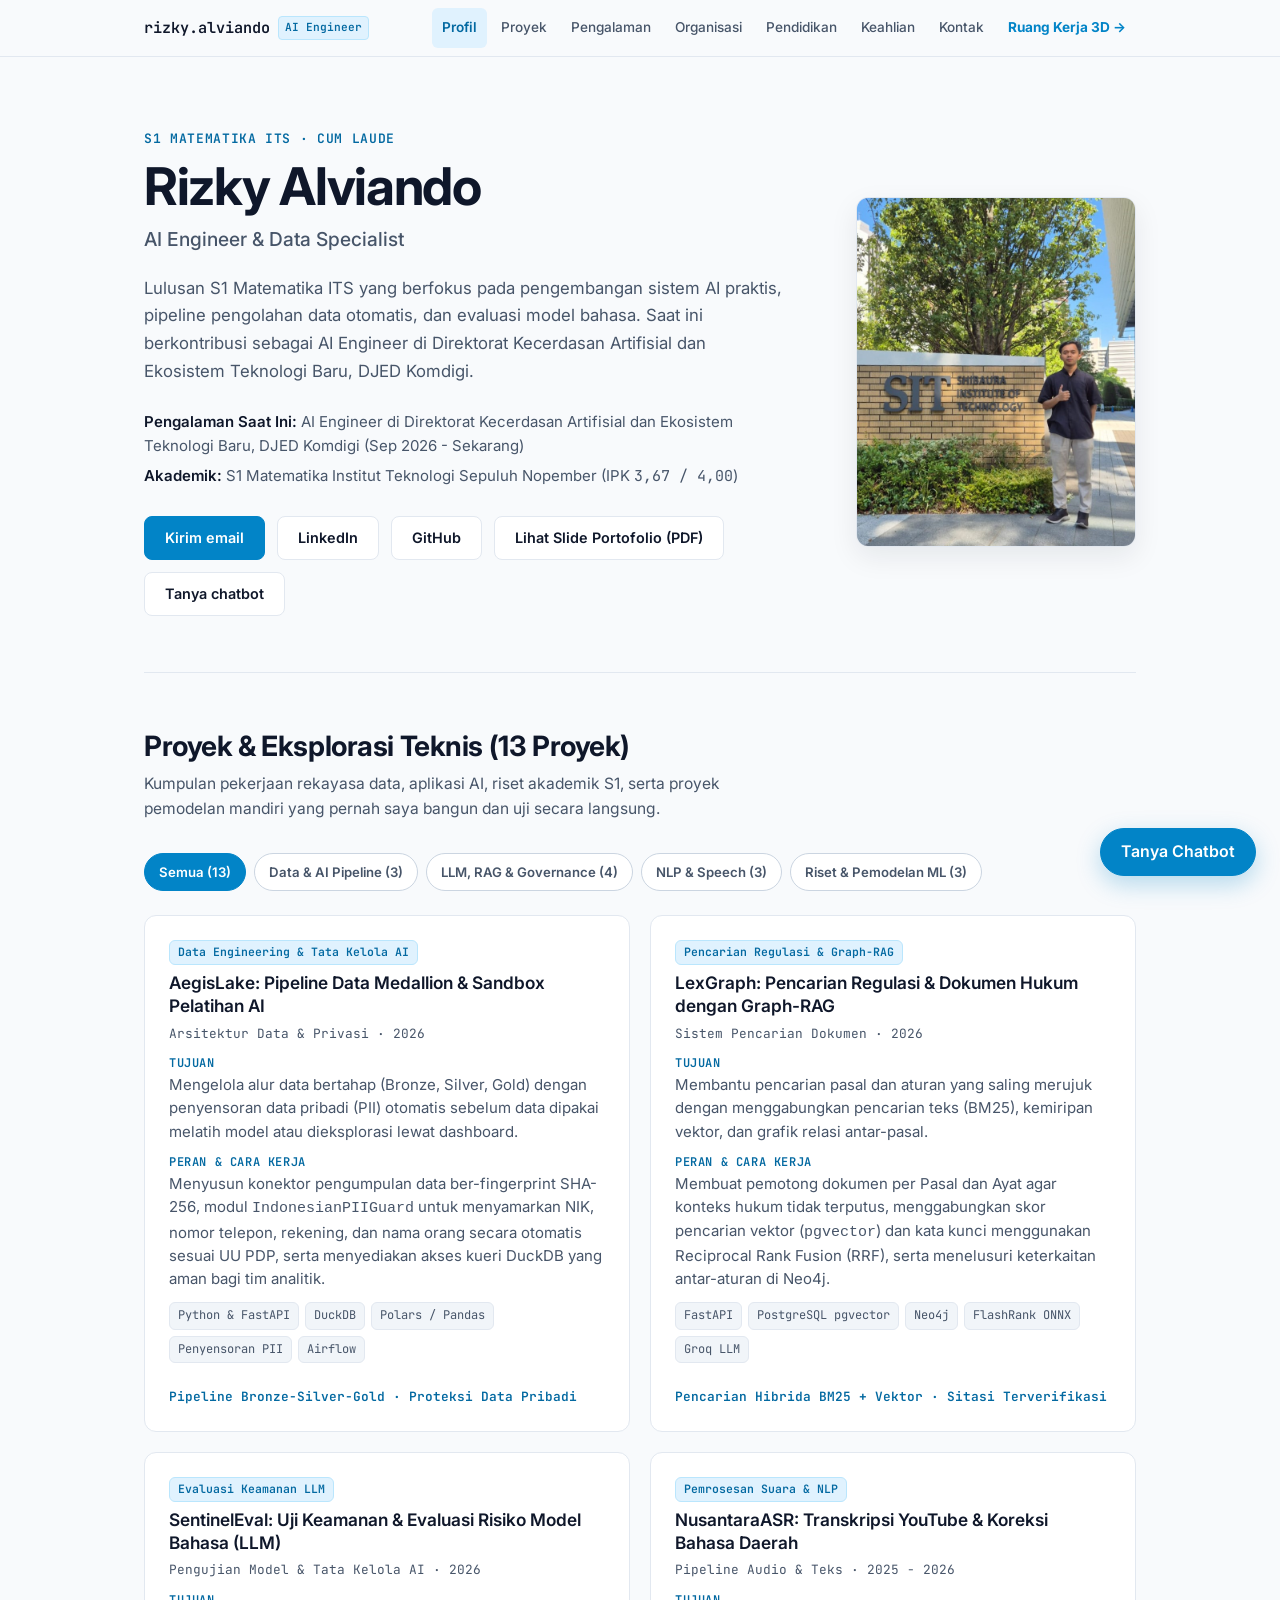
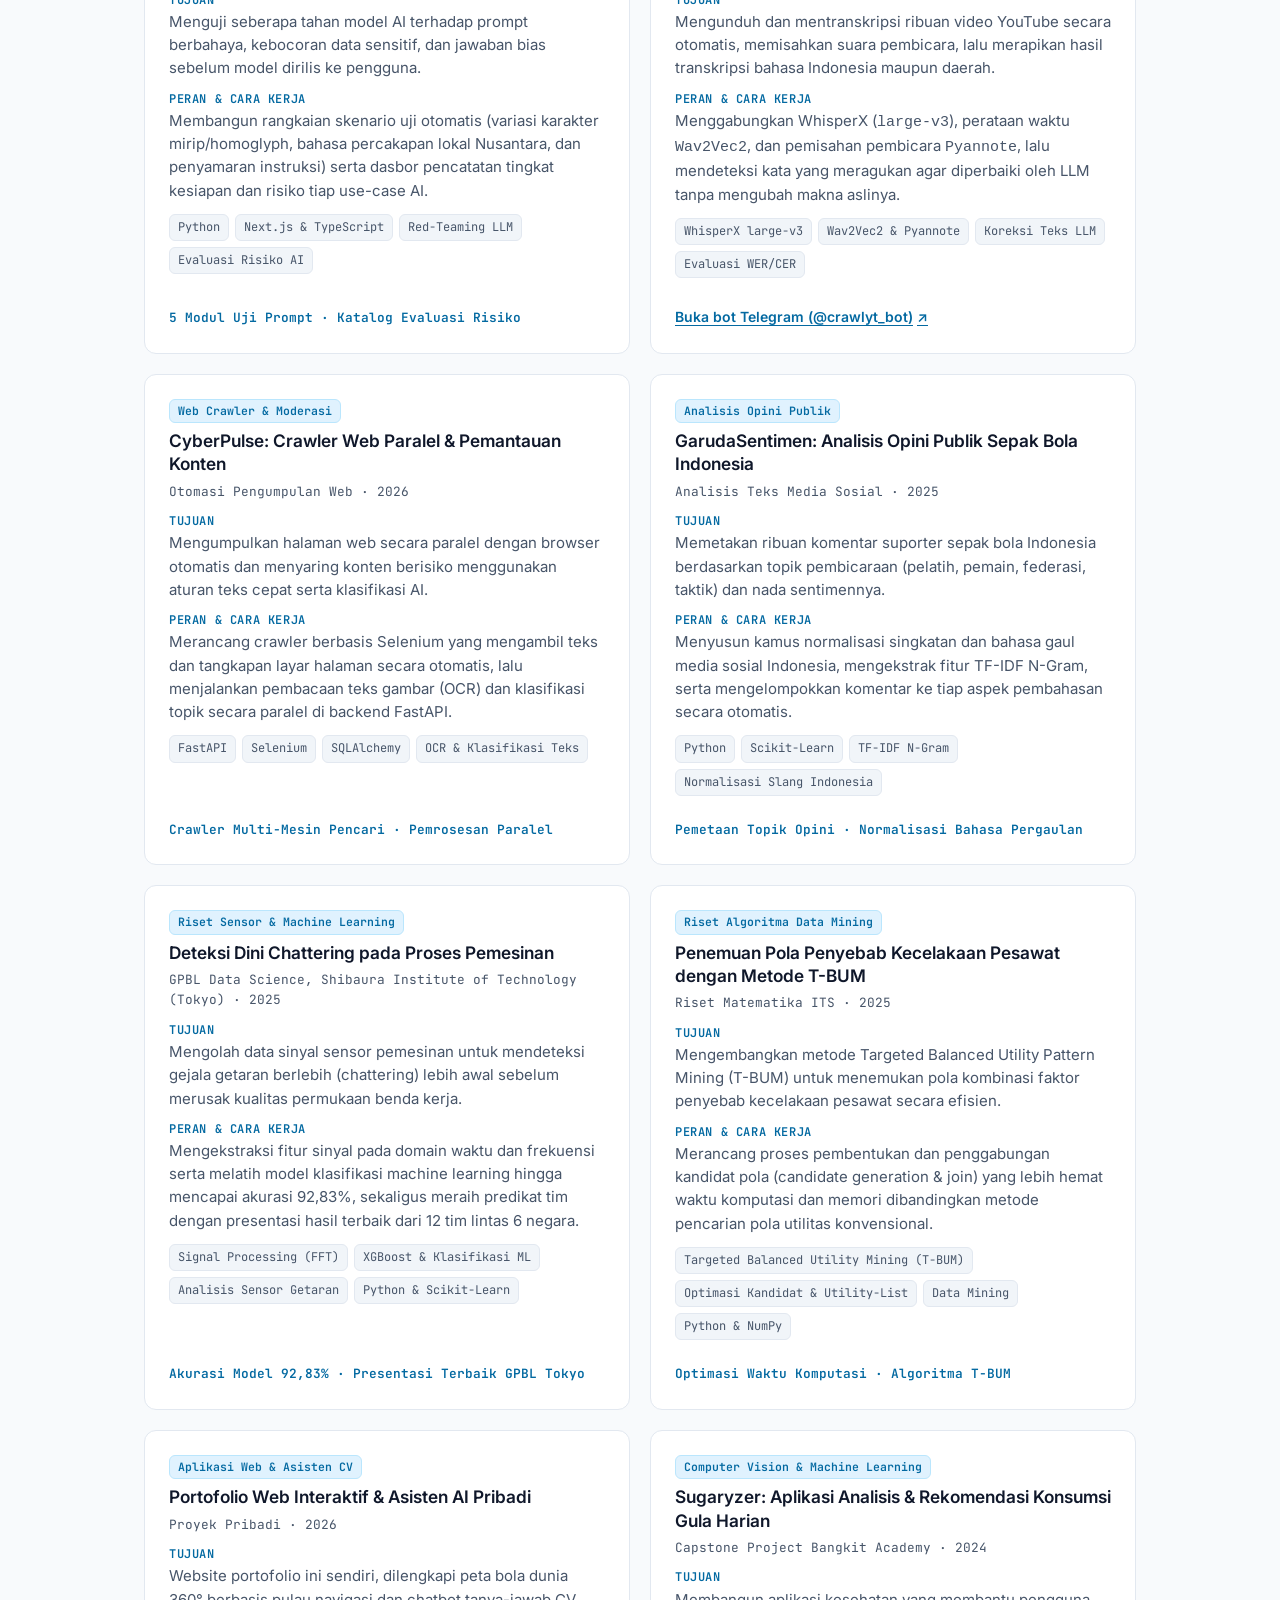
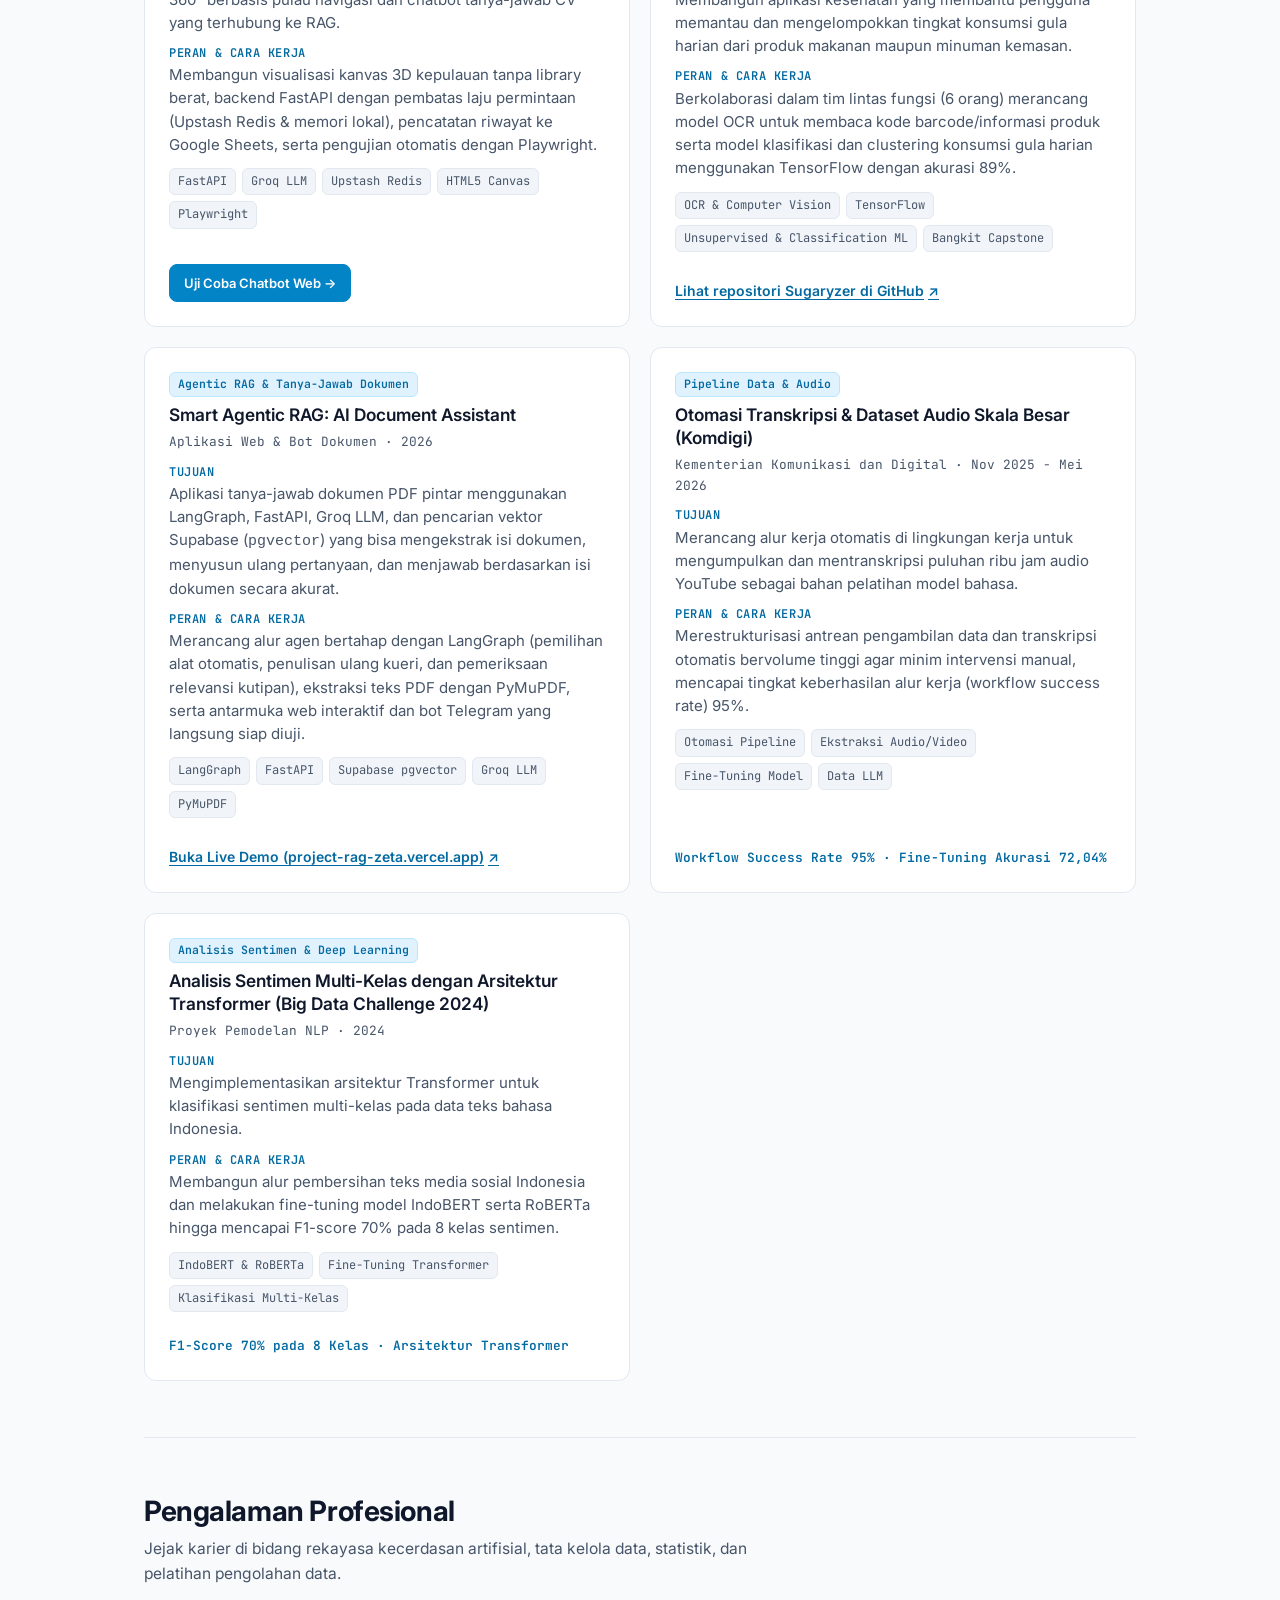
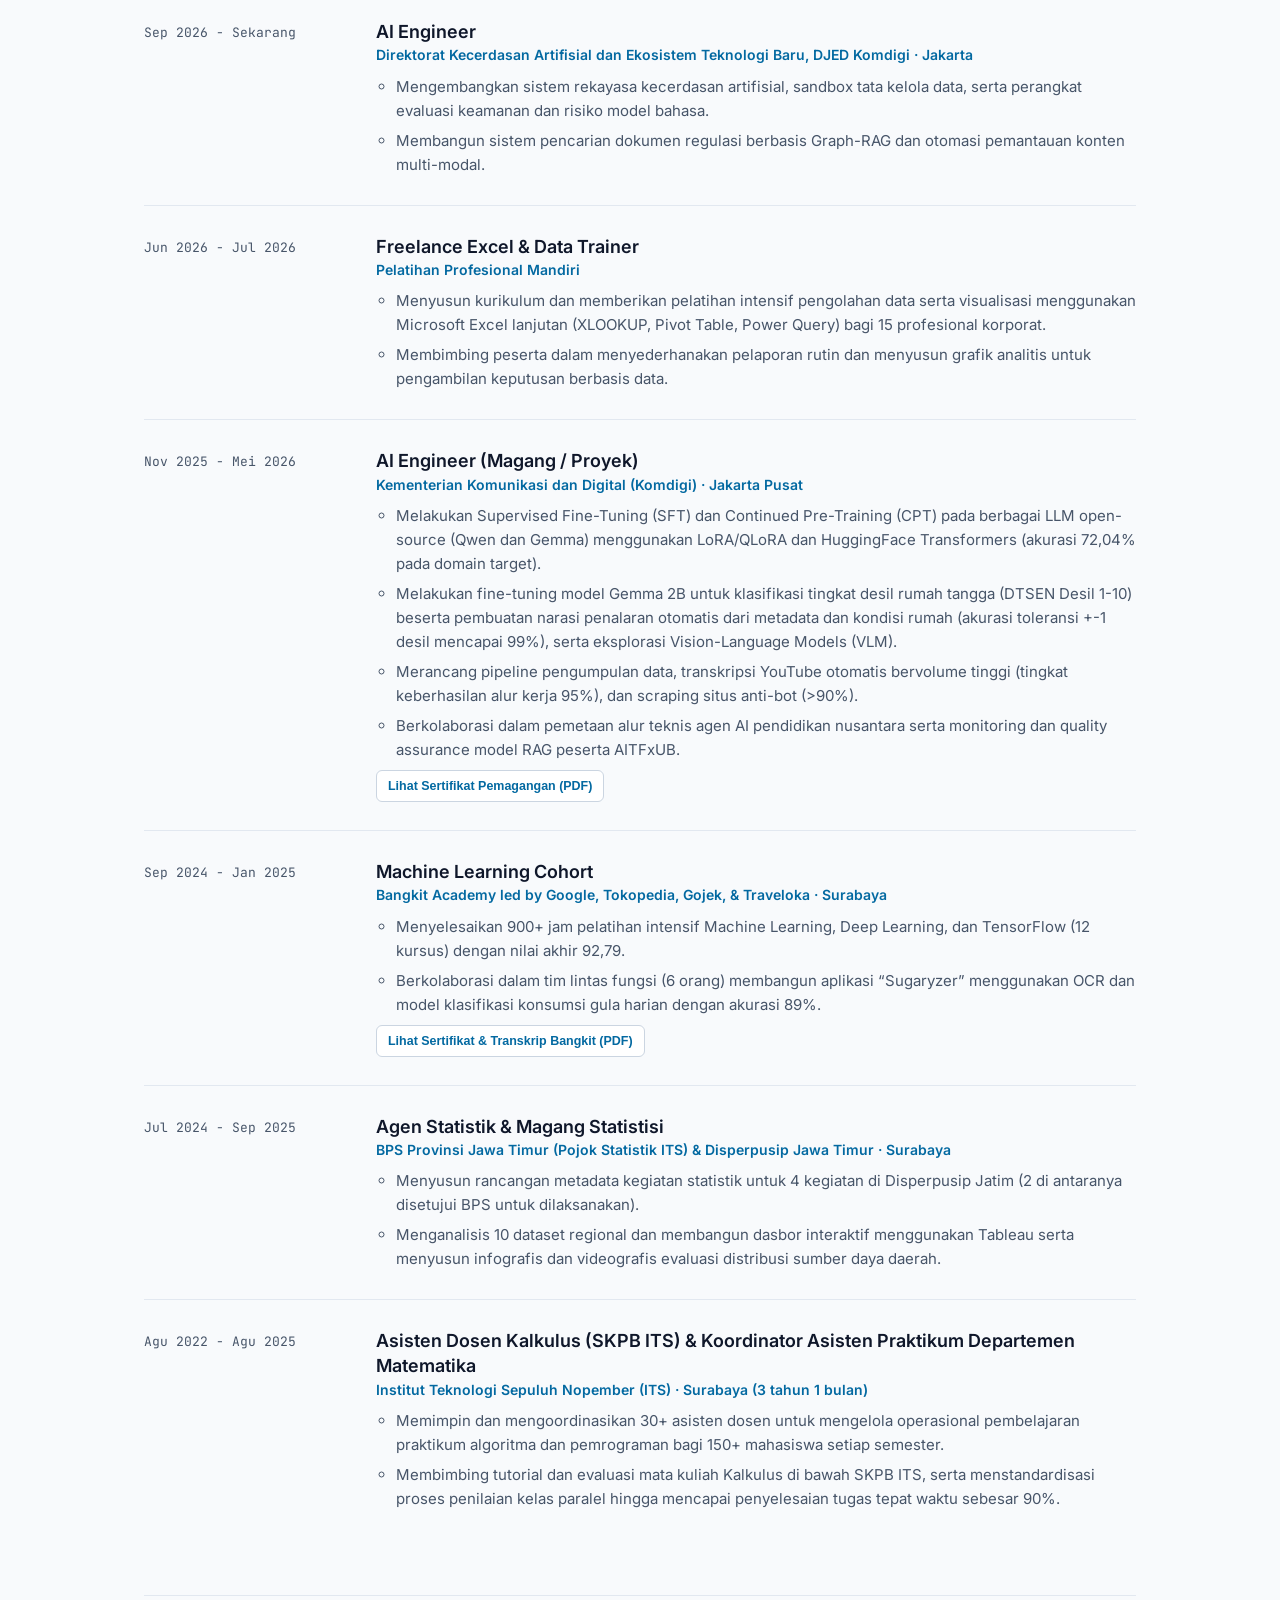
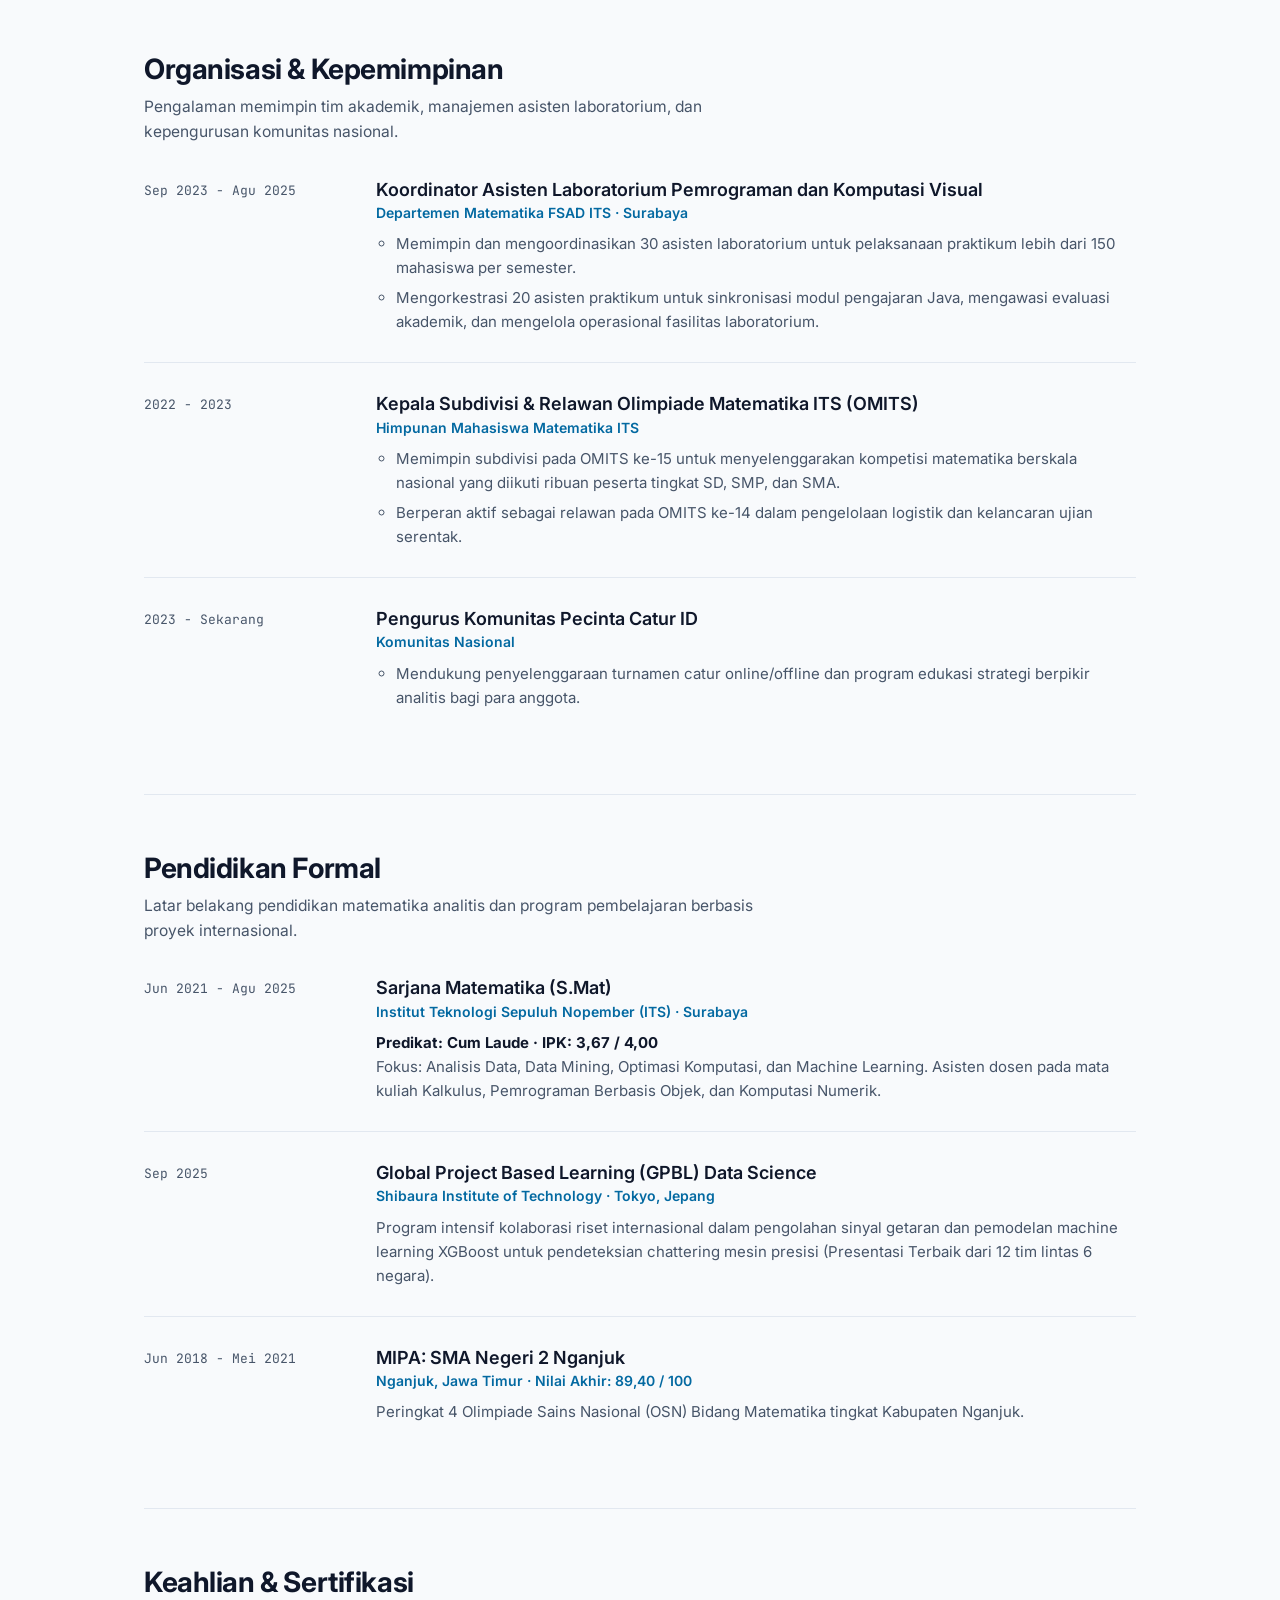
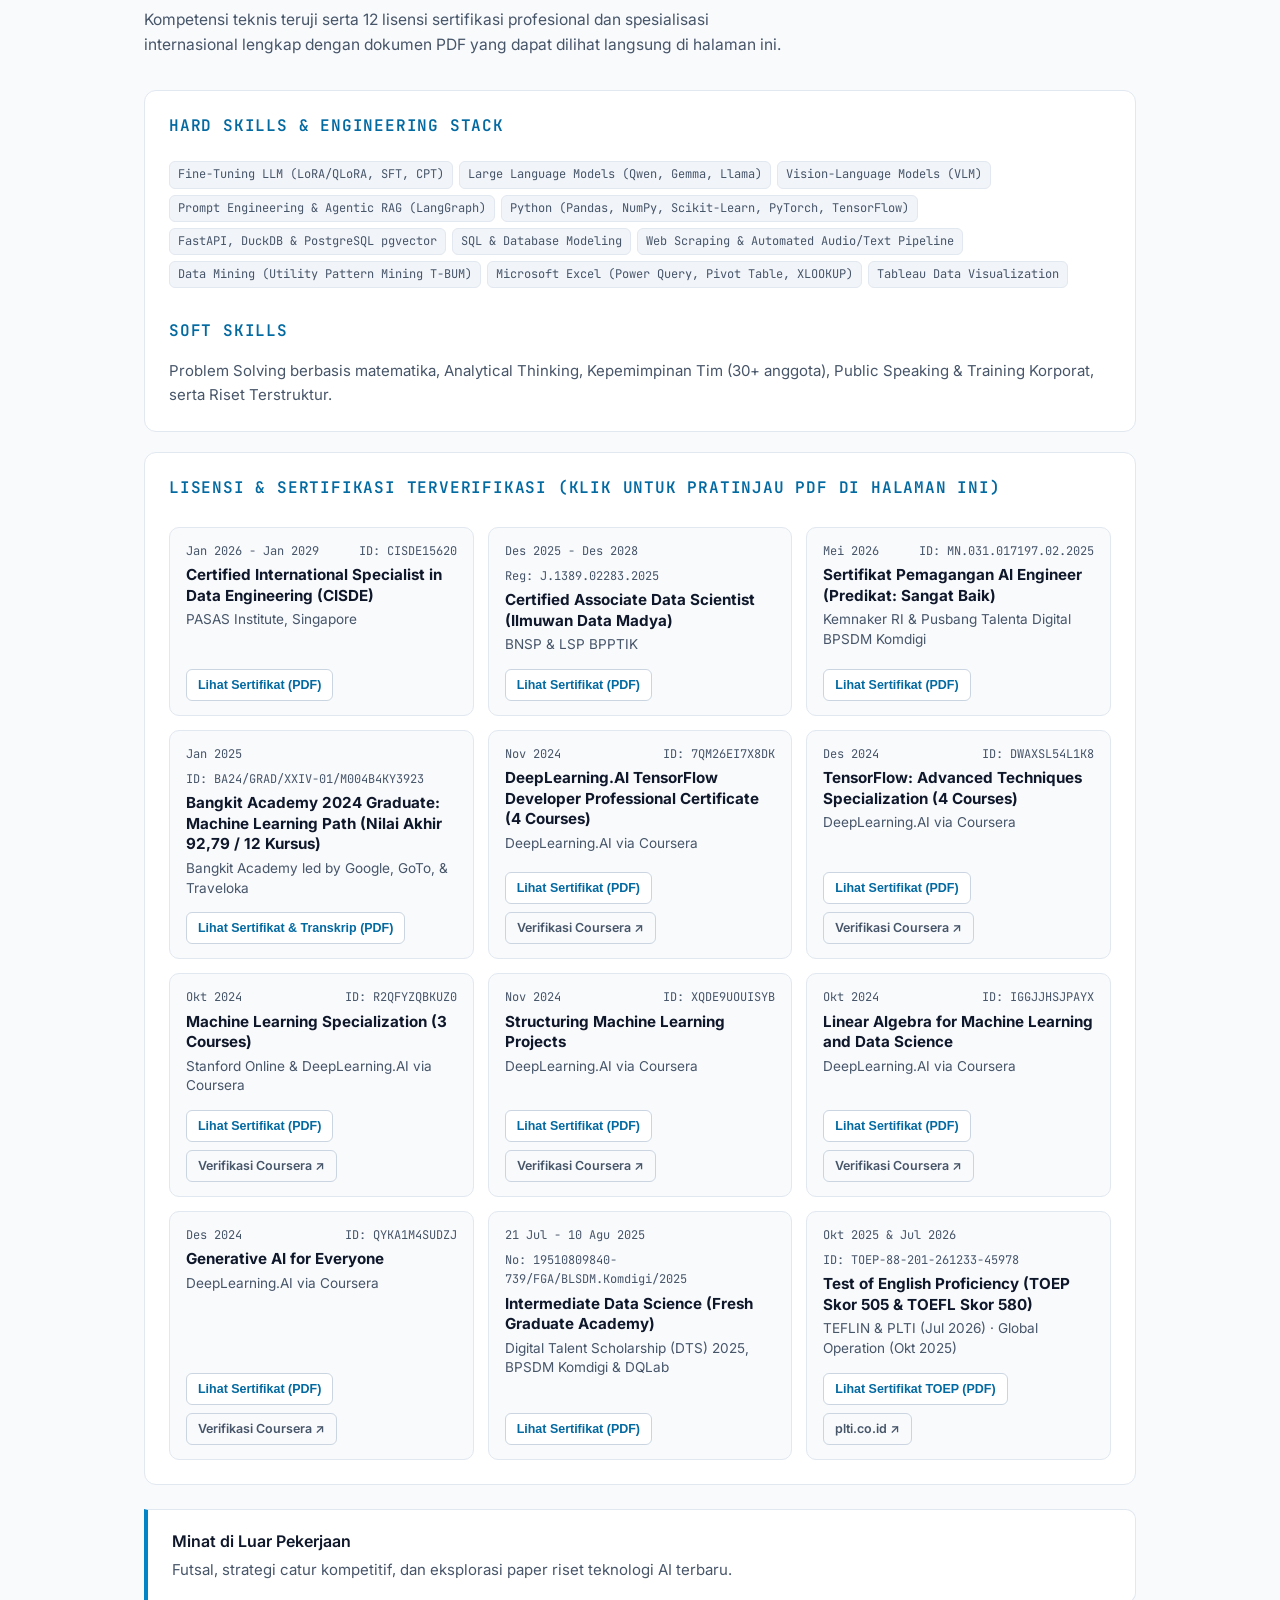
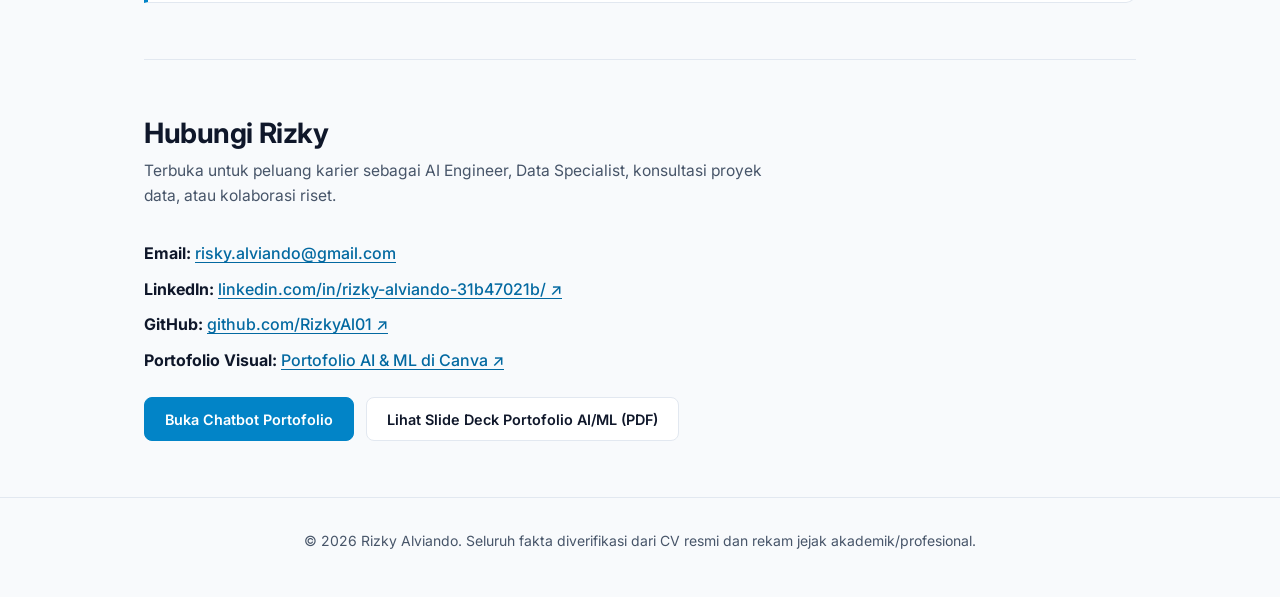
==== frontend/index.html @ c7c6266e "feat: implement 3D isometric room portfolio, workstation OS, flipbook dossier, and playable chess ag" ====
<!DOCTYPE html>
<html lang="id">

<head>
    <meta charset="UTF-8">
    <meta name="viewport" content="width=device-width, initial-scale=1.0">
    <title>Rizky Alviando | AI Engineer &amp; Data Specialist</title>
    <meta name="description" content="Portofolio dan dossier lengkap Rizky Alviando: AI Engineer, data pipeline, S1 Matematika ITS Cum Laude, pengalaman Komdigi, proyek, dan chatbot interaktif.">
    <meta name="author" content="Rizky Alviando">
    <meta name="theme-color" content="#f8fafc">
    <meta property="og:type" content="website">
    <meta property="og:locale" content="id_ID">
    <meta property="og:title" content="Rizky Alviando | AI Engineer &amp; Data Specialist">
    <meta property="og:description" content="Pusat informasi dan portofolio profesional Rizky Alviando: AI, data engineering, matematika, dan pengalaman kerja.">
    <meta name="twitter:card" content="summary">
    <link rel="icon" href="data:image/svg+xml,%3Csvg xmlns='http://www.w3.org/2000/svg' viewBox='0 0 32 32'%3E%3Crect width='32' height='32' rx='6' fill='%230284c7'/%3E%3Ctext x='16' y='22' font-size='18' font-family='monospace' font-weight='700' text-anchor='middle' fill='%23ffffff'%3ER%3C/text%3E%3C/svg%3E">
    <link rel="preconnect" href="https://fonts.googleapis.com">
    <link rel="preconnect" href="https://fonts.gstatic.com" crossorigin>
    <link href="https://fonts.googleapis.com/css2?family=Inter:wght@400;500;600;700&family=JetBrains+Mono:wght@400;500&display=swap" rel="stylesheet">
    <style>
        :root {
            --canvas: #f8fafc;
            --card: #ffffff;
            --card-hover: #f1f5f9;
            --subtle: #f1f5f9;
            --border: #e2e8f0;
            --border-subtle: #cbd5e1;
            --text: #0f172a;
            --muted: #475569;
            --accent: #0284c7;
            --accent-hover: #0369a1;
            --accent-text: #0369a1;
            --accent-glow: rgba(2, 132, 199, 0.12);
            --danger: #dc2626;
            --font-sans: 'Inter', system-ui, -apple-system, 'Segoe UI', sans-serif;
            --font-mono: 'JetBrains Mono', ui-monospace, 'Cascadia Mono', Consolas, monospace;
        }

        * { box-sizing: border-box; margin: 0; padding: 0; }

        html { scroll-behavior: smooth; scroll-padding-top: 76px; }

        body {
            background: var(--canvas);
            color: var(--text);
            font-family: var(--font-sans);
            font-size: 1rem;
            line-height: 1.6;
            -webkit-font-smoothing: antialiased;
        }

        a { color: var(--accent-text); text-underline-offset: 3px; }
        a:hover { color: var(--text); }

        :focus-visible {
            outline: 3px solid var(--accent);
            outline-offset: 2px;
            border-radius: 4px;
        }

        .sr-only {
            position: absolute;
            width: 1px;
            height: 1px;
            padding: 0;
            margin: -1px;
            overflow: hidden;
            clip: rect(0, 0, 0, 0);
            white-space: nowrap;
            border: 0;
        }

        .skip-link {
            position: absolute;
            left: 16px;
            top: -64px;
            background: var(--accent);
            color: #ffffff;
            font-weight: 600;
            padding: 8px 16px;
            border-radius: 8px;
            z-index: 2000;
            text-decoration: none;
        }
        .skip-link:focus { top: 16px; }

        .wrap { max-width: 1040px; margin: 0 auto; padding: 0 24px; }

        /* Single Sticky Top Header */
        .site-header {
            position: sticky;
            top: 0;
            z-index: 100;
            background: rgba(248, 250, 252, 0.92);
            backdrop-filter: blur(12px);
            -webkit-backdrop-filter: blur(12px);
            border-bottom: 1px solid var(--border);
            width: 100%;
            overflow: hidden;
        }
        .site-header .wrap {
            display: flex;
            flex-wrap: wrap;
            align-items: center;
            justify-content: space-between;
            min-height: 56px;
            gap: 8px 16px;
            padding-top: 8px;
            padding-bottom: 8px;
        }
        .brand {
            font-family: var(--font-mono);
            font-weight: 600;
            font-size: 0.95rem;
            color: var(--text);
            text-decoration: none;
            display: inline-flex;
            align-items: center;
            gap: 8px;
        }
        .brand .badge {
            font-size: 0.7rem;
            background: #e0f2fe;
            color: var(--accent-text);
            border: 1px solid #bae6fd;
            padding: 2px 6px;
            border-radius: 4px;
            font-weight: 600;
        }
        .site-nav { max-width: 100%; }
        .site-nav ul { display: flex; flex-wrap: wrap; list-style: none; gap: 4px; }
        .site-nav a {
            display: inline-flex;
            align-items: center;
            min-height: 40px;
            padding: 0 10px;
            border-radius: 6px;
            color: var(--muted);
            text-decoration: none;
            font-size: 0.85rem;
            font-weight: 500;
            transition: color 0.15s, background 0.15s;
        }
        .site-nav a:hover { background: var(--subtle); color: var(--text); }
        .site-nav a[aria-current="true"] {
            color: var(--accent-text);
            background: #e0f2fe;
            font-weight: 600;
        }

        @media (max-width: 820px) {
            .site-nav { overflow-x: auto; width: 100%; scrollbar-width: none; }
            .site-nav::-webkit-scrollbar { display: none; }
            .site-nav ul { flex-wrap: nowrap; }
            .site-nav a { white-space: nowrap; }
        }

        /* Hero Section */
        .hero {
            display: grid;
            grid-template-columns: 1fr;
            gap: 32px;
            padding: 56px 0 44px;
            align-items: center;
        }
        @media (min-width: 760px) {
            .hero {
                grid-template-columns: 1fr 280px;
                gap: 56px;
                padding: 72px 0 56px;
            }
        }
        .hero-photo { order: -1; display: flex; justify-content: center; }
        @media (min-width: 760px) { .hero-photo { order: 0; justify-content: flex-end; } }
        .hero-photo img {
            display: block;
            width: 100%;
            max-width: 280px;
            height: auto;
            aspect-ratio: 4 / 5;
            object-fit: cover;
            object-position: 75% 55%;
            border: 1px solid var(--border);
            border-radius: 12px;
            background: var(--card);
            box-shadow: 0 10px 28px rgba(15, 23, 42, 0.08);
        }
        .eyebrow {
            font-family: var(--font-mono);
            font-size: 0.8125rem;
            color: var(--accent-text);
            margin-bottom: 8px;
            text-transform: uppercase;
            letter-spacing: 0.05em;
            font-weight: 600;
        }
        .hero-name {
            font-size: clamp(2.2rem, 5vw, 3.25rem);
            line-height: 1.12;
            font-weight: 700;
            letter-spacing: -0.025em;
            margin-bottom: 8px;
            color: var(--text);
        }
        .hero .role {
            font-size: 1.2rem;
            color: var(--muted);
            margin-bottom: 20px;
            font-weight: 500;
        }
        .lead {
            max-width: 58ch;
            margin-bottom: 24px;
            font-size: 1.05rem;
            color: var(--muted);
            line-height: 1.65;
        }
        .facts {
            list-style: none;
            display: grid;
            gap: 6px;
            margin-bottom: 28px;
            font-size: 0.9375rem;
            color: var(--muted);
        }
        .facts strong { color: var(--text); font-weight: 600; }
        .actions { display: flex; flex-wrap: wrap; gap: 12px; }

        .btn {
            display: inline-flex;
            align-items: center;
            justify-content: center;
            min-height: 44px;
            padding: 0 20px;
            border-radius: 8px;
            border: 1px solid var(--border);
            background: var(--card);
            color: var(--text);
            font: inherit;
            font-size: 0.9rem;
            font-weight: 600;
            text-decoration: none;
            cursor: pointer;
            transition: background 0.15s, border-color 0.15s, color 0.15s, box-shadow 0.15s;
        }
        .btn:hover { background: var(--subtle); border-color: var(--accent); color: var(--accent-text); }
        .btn-primary { background: var(--accent); border-color: var(--accent); color: #ffffff; }
        .btn-primary:hover { background: var(--accent-hover); border-color: var(--accent-hover); color: #ffffff; }
        .btn-sm { min-height: 38px; padding: 0 14px; font-size: 0.8125rem; }

        /* General Section Blocks */
        section.block {
            padding: 56px 0;
            border-top: 1px solid var(--border);
        }
        h2 {
            font-size: 1.75rem;
            line-height: 1.25;
            font-weight: 700;
            letter-spacing: -0.015em;
            margin-bottom: 8px;
            color: var(--text);
        }
        .section-intro {
            color: var(--muted);
            max-width: 65ch;
            margin-bottom: 32px;
            font-size: 0.975rem;
        }
        h3 { font-size: 1.15rem; line-height: 1.4; font-weight: 600; color: var(--text); }

        /* Cartographic Blueprint Atlas 360° Section (Light Editorial Theme) */
        .atlas {
            border-top: 1px solid var(--border);
            border-bottom: 1px solid var(--border);
            background: linear-gradient(180deg, #f1f5f9 0%, #f8fafc 100%);
            padding: 40px 0 32px;
            position: relative;
        }
        .atlas-header { margin-bottom: 16px; }
        .atlas-header h2 { margin-bottom: 6px; }
        .atlas-hint { color: var(--muted); font-size: 0.875rem; max-width: 62ch; }
        .atlas-stage {
            position: relative;
            width: 100%;
            height: clamp(420px, 64vh, 560px);
            border: 1px solid var(--border-subtle);
            border-radius: 14px;
            background: radial-gradient(circle at 50% 50%, #ffffff 0%, #f1f5f9 65%, #e2e8f0 100%);
            box-shadow: inset 0 1px 0 rgba(255, 255, 255, 0.8), 0 4px 20px rgba(15, 23, 42, 0.05);
            overflow: hidden;
        }
        .atlas-canvas {
            display: none;
            position: absolute;
            inset: 0;
            width: 100%;
            height: 100%;
            cursor: grab;
            touch-action: pan-y;
        }
        .atlas-canvas:active { cursor: grabbing; }
        .js-atlas .atlas-canvas { display: block; }
        .atlas-canvas:focus-visible { outline: 2px solid var(--accent); outline-offset: -2px; }

        /* Unified Overlay Controls Inside .atlas-stage (Pure SVG Icon Buttons) */
        .atlas-controls-bar {
            position: absolute;
            bottom: 16px;
            left: 16px;
            right: 16px;
            z-index: 10;
            display: flex;
            flex-wrap: wrap;
            align-items: center;
            justify-content: center;
            gap: 10px;
            pointer-events: none;
        }
        .atlas-nav-btns,
        .hud-actions {
            display: flex;
            flex-wrap: wrap;
            align-items: center;
            gap: 10px;
            pointer-events: auto;
        }
        .atlas-icon-btn {
            width: 44px;
            height: 44px;
            min-height: 44px;
            padding: 0;
            border-radius: 9999px;
            border: 1px solid var(--border-subtle);
            background: rgba(255, 255, 255, 0.92);
            backdrop-filter: blur(8px);
            -webkit-backdrop-filter: blur(8px);
            color: var(--text);
            display: inline-flex;
            align-items: center;
            justify-content: center;
            cursor: pointer;
            box-shadow: 0 2px 10px rgba(15, 23, 42, 0.08);
            transition: background 0.15s, border-color 0.15s, color 0.15s, transform 0.15s;
            pointer-events: auto;
        }
        .atlas-icon-btn:hover {
            background: #ffffff;
            border-color: var(--accent);
            color: var(--accent-text);
            transform: translateY(-1px);
        }
        .atlas-icon-btn[aria-pressed="true"],
        .atlas-icon-btn.btn-primary {
            background: var(--accent);
            border-color: var(--accent);
            color: #ffffff;
        }
        .atlas-icon-btn[aria-pressed="true"]:hover,
        .atlas-icon-btn.btn-primary:hover {
            background: var(--accent-hover);
            border-color: var(--accent-hover);
            color: #ffffff;
        }
        .atlas-icon-btn svg {
            width: 20px;
            height: 20px;
            flex-shrink: 0;
            pointer-events: none;
        }
        .atlas-icon-btn .icon-pause { display: none; }
        .atlas-icon-btn.is-playing .icon-play { display: none; }
        .atlas-icon-btn.is-playing .icon-pause { display: block; }

        /* Detail card for selected destination */
        .atlas-detail {
            margin-top: 16px;
            padding: 18px 24px;
            background: var(--card);
            border: 1px solid var(--border);
            border-radius: 10px;
            display: grid;
            gap: 6px;
            min-height: 100px;
            box-shadow: 0 2px 8px rgba(15, 23, 42, 0.03);
        }
        .atlas-detail .meta {
            font-family: var(--font-mono);
            font-size: 0.75rem;
            color: var(--accent-text);
            text-transform: uppercase;
            letter-spacing: 0.08em;
            font-weight: 600;
        }
        .atlas-detail h2 { font-size: 1.15rem; margin: 0; color: var(--text); }
        .atlas-detail p { color: var(--muted); font-size: 0.9375rem; max-width: 75ch; }
        .atlas-detail a { font-size: 0.875rem; display: inline-flex; align-items: center; font-weight: 600; }

        /* Archipelago Island Bar & Node Destination Pills */
        .atlas-index { margin-top: 16px; display: grid; gap: 12px; }
        .atlas-index h2 {
            font-size: 0.8125rem;
            font-family: var(--font-mono);
            font-weight: 600;
            color: var(--muted);
            letter-spacing: 0.06em;
            text-transform: uppercase;
            margin-bottom: 2px;
        }
        .atlas-island-bar {
            display: flex;
            flex-wrap: wrap;
            gap: 8px;
        }
        .island-pill {
            display: inline-flex;
            align-items: center;
            gap: 8px;
            min-height: 38px;
            padding: 0 14px;
            border: 1px solid var(--border-subtle);
            border-radius: 9999px;
            background: var(--card);
            color: var(--text);
            font: inherit;
            font-size: 0.825rem;
            font-weight: 600;
            cursor: pointer;
            transition: all 0.15s ease;
            box-shadow: 0 1px 3px rgba(15, 23, 42, 0.04);
        }
        .island-pill .island-swatch {
            width: 10px;
            height: 10px;
            border-radius: 9999px;
            flex-shrink: 0;
            border: 1.5px solid currentColor;
        }
        .island-pill:hover,
        .island-pill[aria-pressed="true"] {
            border-color: var(--accent);
            background: #e0f2fe;
            color: var(--accent-text);
        }
        .atlas-regions { list-style: none; display: flex; flex-wrap: wrap; gap: 8px; }
        .atlas-regions > li { display: flex; flex-wrap: wrap; align-items: center; gap: 6px; }
        .js-atlas .atlas-regions > li > a { display: none; }
        .atlas-nodes { list-style: none; display: flex; flex-wrap: wrap; gap: 6px; }
        .atlas-nodes button {
            min-height: 34px;
            padding: 0 11px;
            border: 1px solid var(--border);
            border-radius: 9999px;
            background: var(--card);
            color: var(--muted);
            font: inherit;
            font-size: 0.78rem;
            font-weight: 500;
            cursor: pointer;
            transition: all 0.15s ease;
        }
        .atlas-nodes button:hover, .atlas-nodes button[aria-pressed="true"] {
            color: var(--accent-text);
            border-color: var(--accent);
            background: #e0f2fe;
            font-weight: 600;
        }

        /* Projects Section - Horizontal Category Filter & Editorial 2-Column Grid */
        .project-filter-bar {
            display: flex;
            flex-wrap: wrap;
            align-items: center;
            gap: 8px;
            margin-bottom: 24px;
        }
        .filter-btn {
            display: inline-flex;
            align-items: center;
            gap: 6px;
            min-height: 38px;
            padding: 0 14px;
            border: 1px solid var(--border-subtle);
            border-radius: 9999px;
            background: var(--card);
            color: var(--muted);
            font: inherit;
            font-size: 0.825rem;
            font-weight: 600;
            cursor: pointer;
            transition: all 0.15s ease;
        }
        .filter-btn:hover {
            border-color: var(--accent);
            color: var(--text);
            background: var(--subtle);
        }
        .filter-btn[aria-pressed="true"] {
            background: var(--accent);
            border-color: var(--accent);
            color: #ffffff;
        }
        .project-list {
            display: grid;
            grid-template-columns: 1fr;
            gap: 20px;
            list-style: none;
        }
        @media (min-width: 760px) {
            .project-list {
                grid-template-columns: repeat(2, 1fr);
            }
        }
        .project {
            background: var(--card);
            border: 1px solid var(--border);
            border-radius: 12px;
            padding: 24px;
            display: flex;
            flex-direction: column;
            justify-content: space-between;
            gap: 16px;
            transition: border-color 0.15s, background 0.15s, box-shadow 0.15s;
        }
        .project[hidden] { display: none !important; }
        .project:hover {
            border-color: var(--accent);
            background: var(--card-hover);
            box-shadow: 0 4px 16px rgba(15, 23, 42, 0.05);
        }
        .project-head {
            display: flex;
            flex-direction: column;
            gap: 6px;
            margin-bottom: 10px;
        }
        .project-head h3 { font-size: 1.08rem; color: var(--text); line-height: 1.35; }
        .repo-badge {
            display: inline-flex;
            align-items: center;
            align-self: flex-start;
            max-width: 100%;
            overflow-wrap: anywhere;
            font-family: var(--font-mono);
            font-size: 0.72rem;
            font-weight: 600;
            color: var(--accent-text);
            background: #e0f2fe;
            border: 1px solid #bae6fd;
            border-radius: 6px;
            padding: 2px 8px;
        }
        .project dl { display: grid; gap: 10px; font-size: 0.9375rem; }
        .project dt { font-size: 0.75rem; font-family: var(--font-mono); color: var(--accent-text); text-transform: uppercase; letter-spacing: 0.05em; font-weight: 600; }
        .project dd { margin: 0; color: var(--muted); line-height: 1.55; }
        .project-link {
            display: inline-flex;
            align-items: center;
            gap: 4px;
            margin-top: 12px;
            color: var(--accent-text);
            font-weight: 600;
            font-size: 0.875rem;
        }
        .tags { display: flex; flex-wrap: wrap; gap: 6px; list-style: none; margin-top: 12px; }
        .tag {
            font-size: 0.75rem;
            font-family: var(--font-mono);
            background: var(--subtle);
            border: 1px solid var(--border);
            border-radius: 6px;
            padding: 3px 8px;
            color: var(--muted);
        }

        /* Timeline for Experience & Education */
        .timeline { list-style: none; display: grid; gap: 0; }
        .entry {
            display: grid;
            gap: 8px 32px;
            padding: 28px 0;
            border-top: 1px solid var(--border);
        }
        .entry:first-child { border-top: 0; padding-top: 0; }
        @media (min-width: 760px) {
            .entry { grid-template-columns: 200px 1fr; }
        }
        .entry time {
            font-family: var(--font-mono);
            font-size: 0.8125rem;
            color: var(--muted);
            padding-top: 4px;
        }
        .entry h3 { color: var(--text); font-size: 1.125rem; }
        .entry .org {
            color: var(--accent-text);
            font-size: 0.875rem;
            font-weight: 600;
            margin-bottom: 8px;
        }
        .entry p, .entry li { font-size: 0.9375rem; color: var(--muted); }
        .entry p strong { color: var(--text); }
        .entry ul { padding-left: 20px; display: grid; gap: 6px; margin-top: 8px; }

        /* Skills & Certifications Two-Column Layout */
        .two-col {
            display: grid;
            grid-template-columns: 1fr;
            gap: 24px;
        }
        @media (min-width: 760px) {
            .two-col { grid-template-columns: 1fr 1fr; }
        }
        .panel {
            background: var(--card);
            border: 1px solid var(--border);
            border-radius: 12px;
            padding: 24px;
            display: flex;
            flex-direction: column;
            gap: 16px;
        }
        .panel h3 { font-size: 1rem; color: var(--accent-text); text-transform: uppercase; font-family: var(--font-mono); letter-spacing: 0.05em; }
        .plain { list-style: none; display: grid; gap: 14px; font-size: 0.9375rem; color: var(--muted); }
        .plain strong { color: var(--text); }
        .plain li .meta { font-family: var(--font-mono); font-size: 0.75rem; color: var(--accent-text); font-weight: 600; }
        .interests {
            margin-top: 24px;
            padding: 20px 24px;
            border: 1px solid var(--border);
            border-left: 4px solid var(--accent);
            background: var(--card);
            border-radius: 0 10px 10px 0;
        }
        .interests h3 { font-size: 1rem; margin-bottom: 6px; color: var(--text); }
        .interests p { color: var(--muted); font-size: 0.9375rem; }

        /* Contact Section */
        .contact-list { list-style: none; display: grid; gap: 10px; margin-bottom: 24px; font-size: 1rem; }
        .contact-list a { display: inline-flex; align-items: center; gap: 6px; font-weight: 500; }

        /* Floating Back to Top Pure Icon Button */
        .back-to-top {
            position: fixed;
            z-index: 95;
            width: 44px;
            height: 44px;
            padding: 0;
            display: inline-flex;
            align-items: center;
            justify-content: center;
            color: var(--text);
            background: var(--card);
            border: 1px solid var(--border-subtle);
            border-radius: 9999px;
            box-shadow: 0 4px 16px rgba(15, 23, 42, 0.12);
            cursor: pointer;
            opacity: 0;
            visibility: hidden;
            transform: translateY(12px);
            transition: opacity 0.2s ease, transform 0.2s ease, visibility 0.2s, background 0.15s, border-color 0.15s;
        }
        .back-to-top.is-visible {
            opacity: 1;
            visibility: visible;
            transform: translateY(0);
        }
        .back-to-top:hover {
            background: var(--subtle);
            border-color: var(--accent);
            color: var(--accent-text);
        }
        @media (min-width: 901px) {
            .back-to-top {
                right: 176px;
                bottom: 24px;
            }
        }
        @media (max-width: 900px) {
            .back-to-top {
                right: 16px;
                bottom: 16px;
            }
        }

        /* Chat FAB & Dialog */
        .chat-fab {
            position: fixed;
            right: 24px;
            bottom: 24px;
            z-index: 1000;
            min-height: 48px;
            padding: 0 20px;
            border-radius: 9999px;
            border: 1px solid var(--accent);
            background: var(--accent);
            color: #ffffff;
            font: inherit;
            font-weight: 600;
            cursor: pointer;
            box-shadow: 0 8px 24px rgba(2, 132, 199, 0.28);
            display: inline-flex;
            align-items: center;
            justify-content: center;
        }
        .chat-fab:hover { background: var(--accent-hover); }
        @media (max-width: 900px) {
            .chat-fab { display: none !important; }
        }

        .chat-panel {
            position: fixed;
            right: 24px;
            bottom: 84px;
            width: min(400px, calc(100vw - 32px));
            height: min(560px, calc(100vh - 120px));
            background: var(--card);
            border: 1px solid var(--border);
            border-radius: 14px;
            box-shadow: 0 16px 40px rgba(15, 23, 42, 0.16);
            z-index: 1000;
            display: flex;
            flex-direction: column;
            overflow: hidden;
        }
        .chat-panel[hidden] { display: none; }
        @media (max-width: 520px) {
            .chat-panel { right: 16px; bottom: 16px; width: calc(100vw - 32px); height: calc(100vh - 40px); }
        }

        .chat-header {
            display: flex;
            align-items: center;
            justify-content: space-between;
            gap: 8px;
            padding: 12px 16px;
            border-bottom: 1px solid var(--border);
            background: var(--subtle);
        }
        .chat-header h2 { font-size: 0.95rem; margin: 0; color: var(--text); }
        .chat-header .meta { display: block; font-size: 0.75rem; color: var(--muted); }
        .icon-btn {
            min-width: 36px;
            min-height: 36px;
            border: 1px solid var(--border);
            border-radius: 6px;
            background: var(--card);
            color: var(--text);
            font: inherit;
            font-size: 0.8125rem;
            cursor: pointer;
            padding: 0 8px;
        }
        .icon-btn:hover { background: var(--card-hover); border-color: var(--accent); }
        .header-actions { display: flex; gap: 6px; }

        .chat-name { display: flex; align-items: center; gap: 8px; padding: 8px 16px; border-bottom: 1px solid var(--border); font-size: 0.8125rem; color: var(--muted); }
        .chat-name input {
            flex: 1;
            min-width: 0;
            background: var(--canvas);
            border: 1px solid var(--border);
            border-radius: 6px;
            color: var(--text);
            padding: 4px 8px;
            font-size: 0.8125rem;
        }

        .chat-box {
            flex: 1;
            overflow-y: auto;
            padding: 16px;
            display: flex;
            flex-direction: column;
            gap: 12px;
        }
        .msg { max-width: 88%; padding: 8px 14px; border-radius: 10px; font-size: 0.9375rem; overflow-wrap: anywhere; line-height: 1.55; }
        .msg.bot { align-self: flex-start; background: var(--subtle); border: 1px solid var(--border); color: var(--text); }
        .msg.bot strong { font-weight: 700; color: var(--text); }
        .msg.bot em { font-style: italic; }
        .msg.bot code { font-family: var(--font-mono); font-size: 0.85em; background: rgba(15, 23, 42, 0.06); padding: 1px 5px; border-radius: 4px; }
        .msg.bot a { color: var(--accent-text); font-weight: 600; text-decoration: underline; }
        .msg.user { align-self: flex-end; background: var(--accent); color: #ffffff; font-weight: 500; }
        .msg.error { align-self: flex-start; background: #fef2f2; border: 1px solid var(--danger); color: var(--text); }
        .msg.error::before { content: 'Gagal: '; font-weight: 700; color: var(--danger); }

        .chat-status { min-height: 24px; padding: 2px 16px; font-size: 0.8125rem; color: var(--muted); }
        .chat-status.is-error { color: var(--danger); }
        .chat-form { display: flex; gap: 8px; align-items: flex-end; padding: 8px 16px 16px; }
        .chat-form textarea {
            flex: 1;
            min-width: 0;
            resize: none;
            max-height: 120px;
            line-height: 1.4;
            background: var(--canvas);
            border: 1px solid var(--border);
            border-radius: 8px;
            padding: 8px 12px;
            color: var(--text);
            font: inherit;
        }
        .chat-form textarea:focus-visible { outline: 2px solid var(--accent); }
        .chat-form .btn { flex-shrink: 0; }

        /* Certifications Grid & In-Page PDF Viewer Modal */
        .cert-list {
            list-style: none;
            display: grid;
            grid-template-columns: repeat(auto-fill, minmax(290px, 1fr));
            gap: 14px;
            margin-top: 12px;
        }
        @media (max-width: 640px) {
            .cert-list { grid-template-columns: 1fr; }
        }
        .cert-card {
            background: var(--canvas);
            border: 1px solid var(--border);
            border-radius: 10px;
            padding: 14px 16px;
            display: flex;
            flex-direction: column;
            justify-content: space-between;
            gap: 10px;
            transition: border-color 0.15s ease, box-shadow 0.15s ease;
        }
        .cert-card:hover {
            border-color: var(--accent);
            box-shadow: 0 4px 12px rgba(15, 23, 42, 0.05);
        }
        .cert-meta {
            display: flex;
            flex-wrap: wrap;
            align-items: center;
            justify-content: space-between;
            gap: 6px;
            font-size: 0.75rem;
            color: var(--muted);
            font-family: var(--font-mono);
        }
        .cert-title {
            font-size: 0.95rem;
            font-weight: 700;
            color: var(--text);
            line-height: 1.35;
            margin: 4px 0;
        }
        .cert-issuer {
            font-size: 0.85rem;
            color: var(--muted);
            line-height: 1.45;
        }
        .cert-actions {
            display: flex;
            flex-wrap: wrap;
            align-items: center;
            gap: 8px;
            margin-top: 4px;
        }
        .btn-xs {
            min-height: 32px;
            padding: 5px 11px;
            font-size: 0.78rem;
            font-weight: 600;
            border-radius: 6px;
            border: 1px solid var(--border-subtle);
            background: var(--card);
            color: var(--accent-text);
            cursor: pointer;
            text-decoration: none;
            display: inline-flex;
            align-items: center;
            gap: 5px;
            transition: background 0.15s ease, border-color 0.15s ease, color 0.15s ease;
        }
        .btn-xs:hover {
            background: var(--accent);
            border-color: var(--accent);
            color: #ffffff;
        }
        .btn-xs-outline {
            background: transparent;
            color: var(--muted);
        }
        .btn-xs-outline:hover {
            background: var(--card-hover);
            border-color: var(--accent);
            color: var(--accent-text);
        }

        .pdf-modal {
            position: fixed;
            inset: 0;
            z-index: 2500;
            background: rgba(15, 23, 42, 0.62);
            backdrop-filter: blur(4px);
            -webkit-backdrop-filter: blur(4px);
            display: flex;
            align-items: center;
            justify-content: center;
            padding: 16px;
        }
        .pdf-modal[hidden] { display: none !important; }
        .pdf-modal-dialog {
            background: var(--card);
            border: 1px solid var(--border);
            border-radius: 14px;
            width: min(980px, 100%);
            max-height: 92vh;
            display: flex;
            flex-direction: column;
            box-shadow: 0 24px 48px rgba(15, 23, 42, 0.28);
            overflow: hidden;
        }
        .pdf-modal-header {
            display: flex;
            align-items: center;
            justify-content: space-between;
            flex-wrap: wrap;
            gap: 10px;
            padding: 12px 18px;
            background: var(--subtle);
            border-bottom: 1px solid var(--border);
        }
        .pdf-modal-header h2 {
            font-size: 0.98rem;
            font-weight: 700;
            color: var(--text);
            margin: 0;
        }
        .pdf-modal-actions {
            display: flex;
            align-items: center;
            gap: 8px;
        }
        .pdf-modal-body {
            padding: 12px;
            background: #e2e8f0;
            flex: 1;
            display: flex;
            flex-direction: column;
        }
        .pdf-modal-frame {
            width: 100%;
            height: 78vh;
            border: 0;
            border-radius: 8px;
            background: #ffffff;
        }
        @media (max-width: 640px) {
            .pdf-modal { padding: 8px; }
            .pdf-modal-frame { height: 72vh; }
        }

        /* Footer */
        footer {
            border-top: 1px solid var(--border);
            padding: 32px 0 48px;
            font-size: 0.875rem;
            color: var(--muted);
            text-align: center;
        }

        .mono { font-family: var(--font-mono); }

        @media (prefers-reduced-motion: reduce) {
            html { scroll-behavior: auto; }
            *, *::before, *::after {
                animation-duration: 0.01ms !important;
                animation-iteration-count: 1 !important;
                transition-duration: 0.01ms !important;
                scroll-behavior: auto !important;
            }
        }
    </style>
</head>

<body>
    <a class="skip-link" href="#konten">Lompat ke konten</a>

    <header class="site-header">
        <div class="wrap">
            <a class="brand" href="#profil">
                <span>rizky.alviando</span>
                <span class="badge">AI Engineer</span>
            </a>
            <nav class="site-nav" aria-label="Navigasi utama">
                <ul>
                    <li><a href="#profil">Profil</a></li>
                    
                    <li><a href="#proyek">Proyek</a></li>
                    <li><a href="#pengalaman">Pengalaman</a></li>
                    <li><a href="#organisasi">Organisasi</a></li>
                    <li><a href="#pendidikan">Pendidikan</a></li>
                    <li><a href="#keahlian">Keahlian</a></li>
                    <li><a href="#kontak">Kontak</a></li>
                    <li><a href="open-world.html" style="color: var(--accent); font-weight: 700;">Ruang Kerja 3D &rarr;</a></li>
                </ul>
            </nav>
        </div>
    </header>

    <main id="konten">
        <!-- Hero Section - Human & Editorial -->
        <div class="wrap">
            <section class="hero" id="profil" aria-labelledby="judul-profil">
                <div class="hero-text">
                    <p class="eyebrow">S1 Matematika ITS &middot; Cum Laude</p>
                    <h1 class="hero-name" id="judul-profil">Rizky Alviando</h1>
                    <p class="role">AI Engineer &amp; Data Specialist</p>
                    <p class="lead">Lulusan S1 Matematika ITS yang berfokus pada pengembangan sistem AI praktis, pipeline pengolahan data otomatis, dan evaluasi model bahasa. Saat ini berkontribusi sebagai AI Engineer di Direktorat Kecerdasan Artifisial dan Ekosistem Teknologi Baru, DJED Komdigi.</p>
                    <ul class="facts">
                        <li><strong>Pengalaman Saat Ini:</strong> AI Engineer di Direktorat Kecerdasan Artifisial dan Ekosistem Teknologi Baru, DJED Komdigi (Sep 2026 - Sekarang)</li>
                        <li><strong>Akademik:</strong> S1 Matematika Institut Teknologi Sepuluh Nopember (IPK <span class="mono">3,67 / 4,00</span>)</li>
                    </ul>
                    <div class="actions">
                        <a class="btn btn-primary" href="mailto:risky.alviando@gmail.com">Kirim email</a>
                        <a class="btn" href="https://www.linkedin.com/in/rizky-alviando-31b47021b/" target="_blank" rel="noopener noreferrer">LinkedIn<span class="sr-only"> (tab baru)</span></a>
                        <a class="btn" href="https://github.com/RizkyAl01" target="_blank" rel="noopener noreferrer">GitHub<span class="sr-only"> (tab baru)</span></a>
                        <button type="button" class="btn" data-pdf-preview="/assets/certs/Portofolio_ML_AI_Rizky_Alviando.pdf" data-pdf-title="Slide Deck Portofolio AI & ML - Rizky Alviando">Lihat Slide Portofolio (PDF)</button>
                        <button type="button" class="btn" data-open-chat>Tanya chatbot</button>
                    </div>
                </div>
                <div class="hero-photo">
                    <img src="assets/images/IMG-20250903-WA0024.jpg" width="727" height="870"
                        alt="Rizky Alviando di depan papan nama Shibaura Institute of Technology, Tokyo"
                        fetchpriority="high" decoding="async">
                </div>
            </section>
        </div>

        <!-- Interactive 360° Cartographic Archipelago Section (NO visible slider!) -->
        

        <!-- Projects Section - Complete 13 Verified Projects Catalog with Category Filter -->
        <div class="wrap">
            <section class="block" id="proyek" aria-labelledby="judul-proyek">
                <h2 id="judul-proyek">Proyek &amp; Eksplorasi Teknis (13 Proyek)</h2>
                <p class="section-intro">Kumpulan pekerjaan rekayasa data, aplikasi AI, riset akademik S1, serta proyek pemodelan mandiri yang pernah saya bangun dan uji secara langsung.</p>

                <!-- Horizontal Category Filter Bar (No Sidebar) -->
                <div class="project-filter-bar" role="group" aria-label="Filter kategori proyek">
                    <button type="button" class="filter-btn" data-filter="all" aria-pressed="true">Semua (13)</button>
                    <button type="button" class="filter-btn" data-filter="pipeline" aria-pressed="false">Data &amp; AI Pipeline (3)</button>
                    <button type="button" class="filter-btn" data-filter="llm-rag" aria-pressed="false">LLM, RAG &amp; Governance (4)</button>
                    <button type="button" class="filter-btn" data-filter="nlp-speech" aria-pressed="false">NLP &amp; Speech (3)</button>
                    <button type="button" class="filter-btn" data-filter="research" aria-pressed="false">Riset &amp; Pemodelan ML (3)</button>
                </div>

                <ul class="project-list" id="project-list">
                    <!-- 1. AegisLake -->
                    <li class="project" data-category="pipeline">
                        <div>
                            <div class="project-head">
                                <span class="repo-badge">Data Engineering &amp; Tata Kelola AI</span>
                                <h3>AegisLake: Pipeline Data Medallion &amp; Sandbox Pelatihan AI</h3>
                                <span class="meta mono" style="font-size:0.8rem; color:var(--muted);">Arsitektur Data &amp; Privasi &middot; 2026</span>
                            </div>
                            <dl>
                                <div><dt>Tujuan</dt><dd>Mengelola alur data bertahap (Bronze, Silver, Gold) dengan penyensoran data pribadi (PII) otomatis sebelum data dipakai melatih model atau dieksplorasi lewat dashboard.</dd></div>
                                <div><dt>Peran &amp; Cara Kerja</dt><dd>Menyusun konektor pengumpulan data ber-fingerprint SHA-256, modul <code>IndonesianPIIGuard</code> untuk menyamarkan NIK, nomor telepon, rekening, dan nama orang secara otomatis sesuai UU PDP, serta menyediakan akses kueri DuckDB yang aman bagi tim analitik.</dd></div>
                            </dl>
                            <ul class="tags" aria-label="Metode">
                                <li class="tag">Python &amp; FastAPI</li>
                                <li class="tag">DuckDB</li>
                                <li class="tag">Polars / Pandas</li>
                                <li class="tag">Penyensoran PII</li>
                                <li class="tag">Airflow</li>
                            </ul>
                        </div>
                        <span class="meta mono" style="font-size:0.8rem; color:var(--accent-text); font-weight:600; margin-top:8px; display:inline-block;">Pipeline Bronze-Silver-Gold &middot; Proteksi Data Pribadi</span>
                    </li>

                    <!-- 2. LexGraph -->
                    <li class="project" data-category="llm-rag">
                        <div>
                            <div class="project-head">
                                <span class="repo-badge">Pencarian Regulasi &amp; Graph-RAG</span>
                                <h3>LexGraph: Pencarian Regulasi &amp; Dokumen Hukum dengan Graph-RAG</h3>
                                <span class="meta mono" style="font-size:0.8rem; color:var(--muted);">Sistem Pencarian Dokumen &middot; 2026</span>
                            </div>
                            <dl>
                                <div><dt>Tujuan</dt><dd>Membantu pencarian pasal dan aturan yang saling merujuk dengan menggabungkan pencarian teks (BM25), kemiripan vektor, dan grafik relasi antar-pasal.</dd></div>
                                <div><dt>Peran &amp; Cara Kerja</dt><dd>Membuat pemotong dokumen per Pasal dan Ayat agar konteks hukum tidak terputus, menggabungkan skor pencarian vektor (<code>pgvector</code>) dan kata kunci menggunakan Reciprocal Rank Fusion (RRF), serta menelusuri keterkaitan antar-aturan di Neo4j.</dd></div>
                            </dl>
                            <ul class="tags" aria-label="Metode">
                                <li class="tag">FastAPI</li>
                                <li class="tag">PostgreSQL pgvector</li>
                                <li class="tag">Neo4j</li>
                                <li class="tag">FlashRank ONNX</li>
                                <li class="tag">Groq LLM</li>
                            </ul>
                        </div>
                        <span class="meta mono" style="font-size:0.8rem; color:var(--accent-text); font-weight:600; margin-top:8px; display:inline-block;">Pencarian Hibrida BM25 + Vektor &middot; Sitasi Terverifikasi</span>
                    </li>

                    <!-- 3. SentinelEval -->
                    <li class="project" data-category="llm-rag">
                        <div>
                            <div class="project-head">
                                <span class="repo-badge">Evaluasi Keamanan LLM</span>
                                <h3>SentinelEval: Uji Keamanan &amp; Evaluasi Risiko Model Bahasa (LLM)</h3>
                                <span class="meta mono" style="font-size:0.8rem; color:var(--muted);">Pengujian Model &amp; Tata Kelola AI &middot; 2026</span>
                            </div>
                            <dl>
                                <div><dt>Tujuan</dt><dd>Menguji seberapa tahan model AI terhadap prompt berbahaya, kebocoran data sensitif, dan jawaban bias sebelum model dirilis ke pengguna.</dd></div>
                                <div><dt>Peran &amp; Cara Kerja</dt><dd>Membangun rangkaian skenario uji otomatis (variasi karakter mirip/homoglyph, bahasa percakapan lokal Nusantara, dan penyamaran instruksi) serta dasbor pencatatan tingkat kesiapan dan risiko tiap use-case AI.</dd></div>
                            </dl>
                            <ul class="tags" aria-label="Metode">
                                <li class="tag">Python</li>
                                <li class="tag">Next.js &amp; TypeScript</li>
                                <li class="tag">Red-Teaming LLM</li>
                                <li class="tag">Evaluasi Risiko AI</li>
                            </ul>
                        </div>
                        <span class="meta mono" style="font-size:0.8rem; color:var(--accent-text); font-weight:600; margin-top:8px; display:inline-block;">5 Modul Uji Prompt &middot; Katalog Evaluasi Risiko</span>
                    </li>

                    <!-- 4. NusantaraASR -->
                    <li class="project" data-category="nlp-speech">
                        <div>
                            <div class="project-head">
                                <span class="repo-badge">Pemrosesan Suara &amp; NLP</span>
                                <h3>NusantaraASR: Transkripsi YouTube &amp; Koreksi Bahasa Daerah</h3>
                                <span class="meta mono" style="font-size:0.8rem; color:var(--muted);">Pipeline Audio &amp; Teks &middot; 2025 - 2026</span>
                            </div>
                            <dl>
                                <div><dt>Tujuan</dt><dd>Mengunduh dan mentranskripsi ribuan video YouTube secara otomatis, memisahkan suara pembicara, lalu merapikan hasil transkripsi bahasa Indonesia maupun daerah.</dd></div>
                                <div><dt>Peran &amp; Cara Kerja</dt><dd>Menggabungkan WhisperX (<code>large-v3</code>), perataan waktu <code>Wav2Vec2</code>, dan pemisahan pembicara <code>Pyannote</code>, lalu mendeteksi kata yang meragukan agar diperbaiki oleh LLM tanpa mengubah makna aslinya.</dd></div>
                            </dl>
                            <ul class="tags" aria-label="Metode">
                                <li class="tag">WhisperX large-v3</li>
                                <li class="tag">Wav2Vec2 &amp; Pyannote</li>
                                <li class="tag">Koreksi Teks LLM</li>
                                <li class="tag">Evaluasi WER/CER</li>
                            </ul>
                        </div>
                        <a class="project-link" href="https://t.me/crawlyt_bot" target="_blank" rel="noopener noreferrer" aria-label="Buka chatbot YouTube crawlyt_bot di Telegram (tab baru)">Buka bot Telegram (@crawlyt_bot) <span aria-hidden="true">&nearr;</span></a>
                    </li>

                    <!-- 5. CyberPulse -->
                    <li class="project" data-category="pipeline">
                        <div>
                            <div class="project-head">
                                <span class="repo-badge">Web Crawler &amp; Moderasi</span>
                                <h3>CyberPulse: Crawler Web Paralel &amp; Pemantauan Konten</h3>
                                <span class="meta mono" style="font-size:0.8rem; color:var(--muted);">Otomasi Pengumpulan Web &middot; 2026</span>
                            </div>
                            <dl>
                                <div><dt>Tujuan</dt><dd>Mengumpulkan halaman web secara paralel dengan browser otomatis dan menyaring konten berisiko menggunakan aturan teks cepat serta klasifikasi AI.</dd></div>
                                <div><dt>Peran &amp; Cara Kerja</dt><dd>Merancang crawler berbasis Selenium yang mengambil teks dan tangkapan layar halaman secara otomatis, lalu menjalankan pembacaan teks gambar (OCR) dan klasifikasi topik secara paralel di backend FastAPI.</dd></div>
                            </dl>
                            <ul class="tags" aria-label="Metode">
                                <li class="tag">FastAPI</li>
                                <li class="tag">Selenium</li>
                                <li class="tag">SQLAlchemy</li>
                                <li class="tag">OCR &amp; Klasifikasi Teks</li>
                            </ul>
                        </div>
                        <span class="meta mono" style="font-size:0.8rem; color:var(--accent-text); font-weight:600; margin-top:8px; display:inline-block;">Crawler Multi-Mesin Pencari &middot; Pemrosesan Paralel</span>
                    </li>

                    <!-- 6. GarudaSentimen -->
                    <li class="project" data-category="nlp-speech">
                        <div>
                            <div class="project-head">
                                <span class="repo-badge">Analisis Opini Publik</span>
                                <h3>GarudaSentimen: Analisis Opini Publik Sepak Bola Indonesia</h3>
                                <span class="meta mono" style="font-size:0.8rem; color:var(--muted);">Analisis Teks Media Sosial &middot; 2025</span>
                            </div>
                            <dl>
                                <div><dt>Tujuan</dt><dd>Memetakan ribuan komentar suporter sepak bola Indonesia berdasarkan topik pembicaraan (pelatih, pemain, federasi, taktik) dan nada sentimennya.</dd></div>
                                <div><dt>Peran &amp; Cara Kerja</dt><dd>Menyusun kamus normalisasi singkatan dan bahasa gaul media sosial Indonesia, mengekstrak fitur TF-IDF N-Gram, serta mengelompokkan komentar ke tiap aspek pembahasan secara otomatis.</dd></div>
                            </dl>
                            <ul class="tags" aria-label="Metode">
                                <li class="tag">Python</li>
                                <li class="tag">Scikit-Learn</li>
                                <li class="tag">TF-IDF N-Gram</li>
                                <li class="tag">Normalisasi Slang Indonesia</li>
                            </ul>
                        </div>
                        <span class="meta mono" style="font-size:0.8rem; color:var(--accent-text); font-weight:600; margin-top:8px; display:inline-block;">Pemetaan Topik Opini &middot; Normalisasi Bahasa Pergaulan</span>
                    </li>

                    <!-- 7. Deteksi Dini Chattering pada Proses Pemesinan -->
                    <li class="project" data-category="research">
                        <div>
                            <div class="project-head">
                                <span class="repo-badge">Riset Sensor &amp; Machine Learning</span>
                                <h3>Deteksi Dini Chattering pada Proses Pemesinan</h3>
                                <span class="meta mono" style="font-size:0.8rem; color:var(--muted);">GPBL Data Science, Shibaura Institute of Technology (Tokyo) &middot; 2025</span>
                            </div>
                            <dl>
                                <div><dt>Tujuan</dt><dd>Mengolah data sinyal sensor pemesinan untuk mendeteksi gejala getaran berlebih (chattering) lebih awal sebelum merusak kualitas permukaan benda kerja.</dd></div>
                                <div><dt>Peran &amp; Cara Kerja</dt><dd>Mengekstraksi fitur sinyal pada domain waktu dan frekuensi serta melatih model klasifikasi machine learning hingga mencapai akurasi 92,83%, sekaligus meraih predikat tim dengan presentasi hasil terbaik dari 12 tim lintas 6 negara.</dd></div>
                            </dl>
                            <ul class="tags" aria-label="Metode">
                                <li class="tag">Signal Processing (FFT)</li>
                                <li class="tag">XGBoost &amp; Klasifikasi ML</li>
                                <li class="tag">Analisis Sensor Getaran</li>
                                <li class="tag">Python &amp; Scikit-Learn</li>
                            </ul>
                        </div>
                        <span class="meta mono" style="font-size:0.8rem; color:var(--accent-text); font-weight:600; margin-top:8px; display:inline-block;">Akurasi Model 92,83% &middot; Presentasi Terbaik GPBL Tokyo</span>
                    </li>

                    <!-- 8. Penemuan Pola Penyebab Kecelakaan Pesawat dengan Metode T-BUM -->
                    <li class="project" data-category="research">
                        <div>
                            <div class="project-head">
                                <span class="repo-badge">Riset Algoritma Data Mining</span>
                                <h3>Penemuan Pola Penyebab Kecelakaan Pesawat dengan Metode T-BUM</h3>
                                <span class="meta mono" style="font-size:0.8rem; color:var(--muted);">Riset Matematika ITS &middot; 2025</span>
                            </div>
                            <dl>
                                <div><dt>Tujuan</dt><dd>Mengembangkan metode Targeted Balanced Utility Pattern Mining (T-BUM) untuk menemukan pola kombinasi faktor penyebab kecelakaan pesawat secara efisien.</dd></div>
                                <div><dt>Peran &amp; Cara Kerja</dt><dd>Merancang proses pembentukan dan penggabungan kandidat pola (candidate generation &amp; join) yang lebih hemat waktu komputasi dan memori dibandingkan metode pencarian pola utilitas konvensional.</dd></div>
                            </dl>
                            <ul class="tags" aria-label="Metode">
                                <li class="tag">Targeted Balanced Utility Mining (T-BUM)</li>
                                <li class="tag">Optimasi Kandidat &amp; Utility-List</li>
                                <li class="tag">Data Mining</li>
                                <li class="tag">Python &amp; NumPy</li>
                            </ul>
                        </div>
                        <span class="meta mono" style="font-size:0.8rem; color:var(--accent-text); font-weight:600; margin-top:8px; display:inline-block;">Optimasi Waktu Komputasi &middot; Algoritma T-BUM</span>
                    </li>

                    <!-- 9. Portofolio Web Interaktif & Asisten AI Pribadi -->
                    <li class="project" data-category="llm-rag">
                        <div>
                            <div class="project-head">
                                <span class="repo-badge">Aplikasi Web &amp; Asisten CV</span>
                                <h3>Portofolio Web Interaktif &amp; Asisten AI Pribadi</h3>
                                <span class="meta mono" style="font-size:0.8rem; color:var(--muted);">Proyek Pribadi &middot; 2026</span>
                            </div>
                            <dl>
                                <div><dt>Tujuan</dt><dd>Website portofolio ini sendiri, dilengkapi peta bola dunia 360&deg; berbasis pulau navigasi dan chatbot tanya-jawab CV yang terhubung ke RAG.</dd></div>
                                <div><dt>Peran &amp; Cara Kerja</dt><dd>Membangun visualisasi kanvas 3D kepulauan tanpa library berat, backend FastAPI dengan pembatas laju permintaan (Upstash Redis &amp; memori lokal), pencatatan riwayat ke Google Sheets, serta pengujian otomatis dengan Playwright.</dd></div>
                            </dl>
                            <ul class="tags" aria-label="Metode">
                                <li class="tag">FastAPI</li>
                                <li class="tag">Groq LLM</li>
                                <li class="tag">Upstash Redis</li>
                                <li class="tag">HTML5 Canvas</li>
                                <li class="tag">Playwright</li>
                            </ul>
                        </div>
                        <button type="button" class="btn btn-sm btn-primary" style="margin-top:12px; align-self:flex-start;" data-open-chat>Uji Coba Chatbot Web &rarr;</button>
                    </li>

                    <!-- 10. Sugaryzer: Aplikasi Analisis & Rekomendasi Konsumsi Gula Harian -->
                    <li class="project" data-category="research">
                        <div>
                            <div class="project-head">
                                <span class="repo-badge">Computer Vision &amp; Machine Learning</span>
                                <h3>Sugaryzer: Aplikasi Analisis &amp; Rekomendasi Konsumsi Gula Harian</h3>
                                <span class="meta mono" style="font-size:0.8rem; color:var(--muted);">Capstone Project Bangkit Academy &middot; 2024</span>
                            </div>
                            <dl>
                                <div><dt>Tujuan</dt><dd>Membangun aplikasi kesehatan yang membantu pengguna memantau dan mengelompokkan tingkat konsumsi gula harian dari produk makanan maupun minuman kemasan.</dd></div>
                                <div><dt>Peran &amp; Cara Kerja</dt><dd>Berkolaborasi dalam tim lintas fungsi (6 orang) merancang model OCR untuk membaca kode barcode/informasi produk serta model klasifikasi dan clustering konsumsi gula harian menggunakan TensorFlow dengan akurasi 89%.</dd></div>
                            </dl>
                            <ul class="tags" aria-label="Metode">
                                <li class="tag">OCR &amp; Computer Vision</li>
                                <li class="tag">TensorFlow</li>
                                <li class="tag">Unsupervised &amp; Classification ML</li>
                                <li class="tag">Bangkit Capstone</li>
                            </ul>
                        </div>
                        <a class="project-link" href="https://github.com/orgs/Sugaryzer/repositories" target="_blank" rel="noopener noreferrer" aria-label="Lihat repositori Sugaryzer di GitHub (tab baru)">Lihat repositori Sugaryzer di GitHub <span aria-hidden="true">&nearr;</span></a>
                    </li>

                    <!-- 11. Smart Agentic RAG: AI Document Assistant -->
                    <li class="project" data-category="llm-rag">
                        <div>
                            <div class="project-head">
                                <span class="repo-badge">Agentic RAG &amp; Tanya-Jawab Dokumen</span>
                                <h3>Smart Agentic RAG: AI Document Assistant</h3>
                                <span class="meta mono" style="font-size:0.8rem; color:var(--muted);">Aplikasi Web &amp; Bot Dokumen &middot; 2026</span>
                            </div>
                            <dl>
                                <div><dt>Tujuan</dt><dd>Aplikasi tanya-jawab dokumen PDF pintar menggunakan LangGraph, FastAPI, Groq LLM, dan pencarian vektor Supabase (<code>pgvector</code>) yang bisa mengekstrak isi dokumen, menyusun ulang pertanyaan, dan menjawab berdasarkan isi dokumen secara akurat.</dd></div>
                                <div><dt>Peran &amp; Cara Kerja</dt><dd>Merancang alur agen bertahap dengan LangGraph (pemilihan alat otomatis, penulisan ulang kueri, dan pemeriksaan relevansi kutipan), ekstraksi teks PDF dengan PyMuPDF, serta antarmuka web interaktif dan bot Telegram yang langsung siap diuji.</dd></div>
                            </dl>
                            <ul class="tags" aria-label="Metode">
                                <li class="tag">LangGraph</li>
                                <li class="tag">FastAPI</li>
                                <li class="tag">Supabase pgvector</li>
                                <li class="tag">Groq LLM</li>
                                <li class="tag">PyMuPDF</li>
                            </ul>
                        </div>
                        <a class="project-link" href="https://project-rag-zeta.vercel.app/" target="_blank" rel="noopener noreferrer" aria-label="Buka live demo Smart Agentic RAG: AI Document Assistant (tab baru)">Buka Live Demo (project-rag-zeta.vercel.app) <span aria-hidden="true">&nearr;</span></a>
                    </li>

                    <!-- 12. Otomasi Transkripsi & Dataset Audio Skala Besar (Komdigi) -->
                    <li class="project" data-category="pipeline">
                        <div>
                            <div class="project-head">
                                <span class="repo-badge">Pipeline Data &amp; Audio</span>
                                <h3>Otomasi Transkripsi &amp; Dataset Audio Skala Besar (Komdigi)</h3>
                                <span class="meta mono" style="font-size:0.8rem; color:var(--muted);">Kementerian Komunikasi dan Digital &middot; Nov 2025 - Mei 2026</span>
                            </div>
                            <dl>
                                <div><dt>Tujuan</dt><dd>Merancang alur kerja otomatis di lingkungan kerja untuk mengumpulkan dan mentranskripsi puluhan ribu jam audio YouTube sebagai bahan pelatihan model bahasa.</dd></div>
                                <div><dt>Peran &amp; Cara Kerja</dt><dd>Merestrukturisasi antrean pengambilan data dan transkripsi otomatis bervolume tinggi agar minim intervensi manual, mencapai tingkat keberhasilan alur kerja (workflow success rate) 95%.</dd></div>
                            </dl>
                            <ul class="tags" aria-label="Metode">
                                <li class="tag">Otomasi Pipeline</li>
                                <li class="tag">Ekstraksi Audio/Video</li>
                                <li class="tag">Fine-Tuning Model</li>
                                <li class="tag">Data LLM</li>
                            </ul>
                        </div>
                        <span class="meta mono" style="font-size:0.8rem; color:var(--accent-text); font-weight:600; margin-top:8px; display:inline-block;">Workflow Success Rate 95% &middot; Fine-Tuning Akurasi 72,04%</span>
                    </li>

                    <!-- 13. Analisis Sentimen Multi-Kelas dengan Arsitektur Transformer (Big Data Challenge 2024) -->
                    <li class="project" data-category="nlp-speech">
                        <div>
                            <div class="project-head">
                                <span class="repo-badge">Analisis Sentimen &amp; Deep Learning</span>
                                <h3>Analisis Sentimen Multi-Kelas dengan Arsitektur Transformer (Big Data Challenge 2024)</h3>
                                <span class="meta mono" style="font-size:0.8rem; color:var(--muted);">Proyek Pemodelan NLP &middot; 2024</span>
                            </div>
                            <dl>
                                <div><dt>Tujuan</dt><dd>Mengimplementasikan arsitektur Transformer untuk klasifikasi sentimen multi-kelas pada data teks bahasa Indonesia.</dd></div>
                                <div><dt>Peran &amp; Cara Kerja</dt><dd>Membangun alur pembersihan teks media sosial Indonesia dan melakukan fine-tuning model IndoBERT serta RoBERTa hingga mencapai F1-score 70% pada 8 kelas sentimen.</dd></div>
                            </dl>
                            <ul class="tags" aria-label="Metode">
                                <li class="tag">IndoBERT &amp; RoBERTa</li>
                                <li class="tag">Fine-Tuning Transformer</li>
                                <li class="tag">Klasifikasi Multi-Kelas</li>
                            </ul>
                        </div>
                        <span class="meta mono" style="font-size:0.8rem; color:var(--accent-text); font-weight:600; margin-top:8px; display:inline-block;">F1-Score 70% pada 8 Kelas &middot; Arsitektur Transformer</span>
                    </li>
                </ul>
            </section>

            <!-- Experience Section -->
            <section class="block" id="pengalaman" aria-labelledby="judul-pengalaman">
                <h2 id="judul-pengalaman">Pengalaman Profesional</h2>
                <p class="section-intro">Jejak karier di bidang rekayasa kecerdasan artifisial, tata kelola data, statistik, dan pelatihan pengolahan data.</p>

                <ol class="timeline">
                    <li class="entry">
                        <time>Sep 2026 - Sekarang</time>
                        <div>
                            <h3>AI Engineer</h3>
                            <p class="org">Direktorat Kecerdasan Artifisial dan Ekosistem Teknologi Baru, DJED Komdigi &middot; Jakarta</p>
                            <ul>
                                <li>Mengembangkan sistem rekayasa kecerdasan artifisial, sandbox tata kelola data, serta perangkat evaluasi keamanan dan risiko model bahasa.</li>
                                <li>Membangun sistem pencarian dokumen regulasi berbasis Graph-RAG dan otomasi pemantauan konten multi-modal.</li>
                            </ul>
                        </div>
                    </li>

                    <li class="entry">
                        <time>Jun 2026 - Jul 2026</time>
                        <div>
                            <h3>Freelance Excel &amp; Data Trainer</h3>
                            <p class="org">Pelatihan Profesional Mandiri</p>
                            <ul>
                                <li>Menyusun kurikulum dan memberikan pelatihan intensif pengolahan data serta visualisasi menggunakan Microsoft Excel lanjutan (XLOOKUP, Pivot Table, Power Query) bagi 15 profesional korporat.</li>
                                <li>Membimbing peserta dalam menyederhanakan pelaporan rutin dan menyusun grafik analitis untuk pengambilan keputusan berbasis data.</li>
                            </ul>
                        </div>
                    </li>

                    <li class="entry">
                        <time>Nov 2025 - Mei 2026</time>
                        <div>
                            <h3>AI Engineer (Magang / Proyek)</h3>
                            <p class="org">Kementerian Komunikasi dan Digital (Komdigi) &middot; Jakarta Pusat</p>
                            <ul>
                                <li>Melakukan Supervised Fine-Tuning (SFT) dan Continued Pre-Training (CPT) pada berbagai LLM open-source (Qwen dan Gemma) menggunakan LoRA/QLoRA dan HuggingFace Transformers (akurasi 72,04% pada domain target).</li>
                                <li>Melakukan fine-tuning model Gemma 2B untuk klasifikasi tingkat desil rumah tangga (DTSEN Desil 1-10) beserta pembuatan narasi penalaran otomatis dari metadata dan kondisi rumah (akurasi toleransi +-1 desil mencapai 99%), serta eksplorasi Vision-Language Models (VLM).</li>
                                <li>Merancang pipeline pengumpulan data, transkripsi YouTube otomatis bervolume tinggi (tingkat keberhasilan alur kerja 95%), dan scraping situs anti-bot (&gt;90%).</li>
                                <li>Berkolaborasi dalam pemetaan alur teknis agen AI pendidikan nusantara serta monitoring dan quality assurance model RAG peserta AITFxUB.</li>
                            </ul>
                            <div class="cert-actions" style="margin-top:8px;">
                                <button type="button" class="btn-xs" data-pdf-preview="/assets/certs/sertifikat_dff5d104-76a7-4fe8-924b-a61df52a3010.pdf" data-pdf-title="Sertifikat Pemagangan AI Engineer Komdigi (Predikat: Sangat Baik)">Lihat Sertifikat Pemagangan (PDF)</button>
                            </div>
                        </div>
                    </li>

                    <li class="entry">
                        <time>Sep 2024 - Jan 2025</time>
                        <div>
                            <h3>Machine Learning Cohort</h3>
                            <p class="org">Bangkit Academy led by Google, Tokopedia, Gojek, &amp; Traveloka &middot; Surabaya</p>
                            <ul>
                                <li>Menyelesaikan 900+ jam pelatihan intensif Machine Learning, Deep Learning, dan TensorFlow (12 kursus) dengan nilai akhir 92,79.</li>
                                <li>Berkolaborasi dalam tim lintas fungsi (6 orang) membangun aplikasi &ldquo;Sugaryzer&rdquo; menggunakan OCR dan model klasifikasi konsumsi gula harian dengan akurasi 89%.</li>
                            </ul>
                            <div class="cert-actions" style="margin-top:8px;">
                                <button type="button" class="btn-xs" data-pdf-preview="/assets/certs/Bangkit_Academy_2024.pdf" data-pdf-title="Sertifikat Kelulusan & Transkrip Bangkit Academy 2024">Lihat Sertifikat &amp; Transkrip Bangkit (PDF)</button>
                            </div>
                        </div>
                    </li>

                    <li class="entry">
                        <time>Jul 2024 - Sep 2025</time>
                        <div>
                            <h3>Agen Statistik &amp; Magang Statistisi</h3>
                            <p class="org">BPS Provinsi Jawa Timur (Pojok Statistik ITS) &amp; Disperpusip Jawa Timur &middot; Surabaya</p>
                            <ul>
                                <li>Menyusun rancangan metadata kegiatan statistik untuk 4 kegiatan di Disperpusip Jatim (2 di antaranya disetujui BPS untuk dilaksanakan).</li>
                                <li>Menganalisis 10 dataset regional dan membangun dasbor interaktif menggunakan Tableau serta menyusun infografis dan videografis evaluasi distribusi sumber daya daerah.</li>
                            </ul>
                        </div>
                    </li>

                    <li class="entry">
                        <time>Agu 2022 - Agu 2025</time>
                        <div>
                            <h3>Asisten Dosen Kalkulus (SKPB ITS) &amp; Koordinator Asisten Praktikum Departemen Matematika</h3>
                            <p class="org">Institut Teknologi Sepuluh Nopember (ITS) &middot; Surabaya (3 tahun 1 bulan)</p>
                            <ul>
                                <li>Memimpin dan mengoordinasikan 30+ asisten dosen untuk mengelola operasional pembelajaran praktikum algoritma dan pemrograman bagi 150+ mahasiswa setiap semester.</li>
                                <li>Membimbing tutorial dan evaluasi mata kuliah Kalkulus di bawah SKPB ITS, serta menstandardisasi proses penilaian kelas paralel hingga mencapai penyelesaian tugas tepat waktu sebesar 90%.</li>
                            </ul>
                        </div>
                    </li>
                </ol>
            </section>

            <!-- Leadership & Organization Section -->
            <section class="block" id="organisasi" aria-labelledby="judul-organisasi">
                <h2 id="judul-organisasi">Organisasi &amp; Kepemimpinan</h2>
                <p class="section-intro">Pengalaman memimpin tim akademik, manajemen asisten laboratorium, dan kepengurusan komunitas nasional.</p>

                <ol class="timeline">
                    <li class="entry">
                        <time>Sep 2023 - Agu 2025</time>
                        <div>
                            <h3>Koordinator Asisten Laboratorium Pemrograman dan Komputasi Visual</h3>
                            <p class="org">Departemen Matematika FSAD ITS &middot; Surabaya</p>
                            <ul>
                                <li>Memimpin dan mengoordinasikan 30 asisten laboratorium untuk pelaksanaan praktikum lebih dari 150 mahasiswa per semester.</li>
                                <li>Mengorkestrasi 20 asisten praktikum untuk sinkronisasi modul pengajaran Java, mengawasi evaluasi akademik, dan mengelola operasional fasilitas laboratorium.</li>
                            </ul>
                        </div>
                    </li>

                    <li class="entry">
                        <time>2022 - 2023</time>
                        <div>
                            <h3>Kepala Subdivisi &amp; Relawan Olimpiade Matematika ITS (OMITS)</h3>
                            <p class="org">Himpunan Mahasiswa Matematika ITS</p>
                            <ul>
                                <li>Memimpin subdivisi pada OMITS ke-15 untuk menyelenggarakan kompetisi matematika berskala nasional yang diikuti ribuan peserta tingkat SD, SMP, dan SMA.</li>
                                <li>Berperan aktif sebagai relawan pada OMITS ke-14 dalam pengelolaan logistik dan kelancaran ujian serentak.</li>
                            </ul>
                        </div>
                    </li>

                    <li class="entry">
                        <time>2023 - Sekarang</time>
                        <div>
                            <h3>Pengurus Komunitas Pecinta Catur ID</h3>
                            <p class="org">Komunitas Nasional</p>
                            <ul>
                                <li>Mendukung penyelenggaraan turnamen catur online/offline dan program edukasi strategi berpikir analitis bagi para anggota.</li>
                            </ul>
                        </div>
                    </li>
                </ol>
            </section>

            <!-- Education Section -->
            <section class="block" id="pendidikan" aria-labelledby="judul-pendidikan">
                <h2 id="judul-pendidikan">Pendidikan Formal</h2>
                <p class="section-intro">Latar belakang pendidikan matematika analitis dan program pembelajaran berbasis proyek internasional.</p>

                <ol class="timeline">
                    <li class="entry">
                        <time>Jun 2021 - Agu 2025</time>
                        <div>
                            <h3>Sarjana Matematika (S.Mat)</h3>
                            <p class="org">Institut Teknologi Sepuluh Nopember (ITS) &middot; Surabaya</p>
                            <p><strong>Predikat: Cum Laude &middot; IPK: 3,67 / 4,00</strong></p>
                            <p>Fokus: Analisis Data, Data Mining, Optimasi Komputasi, dan Machine Learning. Asisten dosen pada mata kuliah Kalkulus, Pemrograman Berbasis Objek, dan Komputasi Numerik.</p>
                        </div>
                    </li>

                    <li class="entry">
                        <time>Sep 2025</time>
                        <div>
                            <h3>Global Project Based Learning (GPBL) Data Science</h3>
                            <p class="org">Shibaura Institute of Technology &middot; Tokyo, Jepang</p>
                            <p>Program intensif kolaborasi riset internasional dalam pengolahan sinyal getaran dan pemodelan machine learning XGBoost untuk pendeteksian chattering mesin presisi (Presentasi Terbaik dari 12 tim lintas 6 negara).</p>
                        </div>
                    </li>

                    <li class="entry">
                        <time>Jun 2018 - Mei 2021</time>
                        <div>
                            <h3>MIPA: SMA Negeri 2 Nganjuk</h3>
                            <p class="org">Nganjuk, Jawa Timur &middot; Nilai Akhir: 89,40 / 100</p>
                            <p>Peringkat 4 Olimpiade Sains Nasional (OSN) Bidang Matematika tingkat Kabupaten Nganjuk.</p>
                        </div>
                    </li>
                </ol>
            </section>

            <!-- Skills & Certifications Section -->
            <section class="block" id="keahlian" aria-labelledby="judul-keahlian">
                <h2 id="judul-keahlian">Keahlian &amp; Sertifikasi</h2>
                <p class="section-intro">Kompetensi teknis teruji serta 12 lisensi sertifikasi profesional dan spesialisasi internasional lengkap dengan dokumen PDF yang dapat dilihat langsung di halaman ini.</p>

                <div class="panel" style="margin-bottom: 20px;">
                    <h3>Hard Skills &amp; Engineering Stack</h3>
                    <ul class="tags" aria-label="Hard skills" style="margin-top: 8px;">
                        <li class="tag">Fine-Tuning LLM (LoRA/QLoRA, SFT, CPT)</li>
                        <li class="tag">Large Language Models (Qwen, Gemma, Llama)</li>
                        <li class="tag">Vision-Language Models (VLM)</li>
                        <li class="tag">Prompt Engineering &amp; Agentic RAG (LangGraph)</li>
                        <li class="tag">Python (Pandas, NumPy, Scikit-Learn, PyTorch, TensorFlow)</li>
                        <li class="tag">FastAPI, DuckDB &amp; PostgreSQL pgvector</li>
                        <li class="tag">SQL &amp; Database Modeling</li>
                        <li class="tag">Web Scraping &amp; Automated Audio/Text Pipeline</li>
                        <li class="tag">Data Mining (Utility Pattern Mining T-BUM)</li>
                        <li class="tag">Microsoft Excel (Power Query, Pivot Table, XLOOKUP)</li>
                        <li class="tag">Tableau Data Visualization</li>
                    </ul>

                    <h3 style="margin-top:16px;">Soft Skills</h3>
                    <p style="color:var(--muted); font-size:0.9375rem;">Problem Solving berbasis matematika, Analytical Thinking, Kepemimpinan Tim (30+ anggota), Public Speaking &amp; Training Korporat, serta Riset Terstruktur.</p>
                </div>

                <div class="panel">
                    <h3>Lisensi &amp; Sertifikasi Terverifikasi (Klik untuk Pratinjau PDF di Halaman Ini)</h3>
                    <ul class="cert-list" aria-label="Daftar sertifikasi profesional">
                        <!-- 1. PASAS CISDE -->
                        <li class="cert-card">
                            <div>
                                <div class="cert-meta">
                                    <span>Jan 2026 - Jan 2029</span>
                                    <span>ID: CISDE15620</span>
                                </div>
                                <h4 class="cert-title">Certified International Specialist in Data Engineering (CISDE)</h4>
                                <p class="cert-issuer">PASAS Institute, Singapore</p>
                            </div>
                            <div class="cert-actions">
                                <button type="button" class="btn-xs" data-pdf-preview="/assets/certs/PASAS_CISDE_Data_Engineering.pdf" data-pdf-title="CISDE - PASAS Institute Singapore (ID: CISDE15620)">Lihat Sertifikat (PDF)</button>
                            </div>
                        </li>

                        <!-- 2. BNSP Associate Data Scientist -->
                        <li class="cert-card">
                            <div>
                                <div class="cert-meta">
                                    <span>Des 2025 - Des 2028</span>
                                    <span>Reg: J.1389.02283.2025</span>
                                </div>
                                <h4 class="cert-title">Certified Associate Data Scientist (Ilmuwan Data Madya)</h4>
                                <p class="cert-issuer">BNSP &amp; LSP BPPTIK</p>
                            </div>
                            <div class="cert-actions">
                                <button type="button" class="btn-xs" data-pdf-preview="/assets/certs/BNSP_Ilmuwan_Data_Madya.pdf" data-pdf-title="Sertifikat Kompetensi BNSP - Ilmuwan Data Madya">Lihat Sertifikat (PDF)</button>
                            </div>
                        </li>

                        <!-- 3. Sertifikat Pemagangan AI Engineer Komdigi -->
                        <li class="cert-card">
                            <div>
                                <div class="cert-meta">
                                    <span>Mei 2026</span>
                                    <span>ID: MN.031.017197.02.2025</span>
                                </div>
                                <h4 class="cert-title">Sertifikat Pemagangan AI Engineer (Predikat: Sangat Baik)</h4>
                                <p class="cert-issuer">Kemnaker RI &amp; Pusbang Talenta Digital BPSDM Komdigi</p>
                            </div>
                            <div class="cert-actions">
                                <button type="button" class="btn-xs" data-pdf-preview="/assets/certs/sertifikat_dff5d104-76a7-4fe8-924b-a61df52a3010.pdf" data-pdf-title="Sertifikat Pemagangan AI Engineer - Kemnaker & BPSDM Komdigi">Lihat Sertifikat (PDF)</button>
                            </div>
                        </li>

                        <!-- 4. Bangkit Academy 2024 Graduate -->
                        <li class="cert-card">
                            <div>
                                <div class="cert-meta">
                                    <span>Jan 2025</span>
                                    <span>ID: BA24/GRAD/XXIV-01/M004B4KY3923</span>
                                </div>
                                <h4 class="cert-title">Bangkit Academy 2024 Graduate: Machine Learning Path (Nilai Akhir 92,79 / 12 Kursus)</h4>
                                <p class="cert-issuer">Bangkit Academy led by Google, GoTo, &amp; Traveloka</p>
                            </div>
                            <div class="cert-actions">
                                <button type="button" class="btn-xs" data-pdf-preview="/assets/certs/Bangkit_Academy_2024.pdf" data-pdf-title="Sertifikat & Transkrip Bangkit Academy 2024 (Machine Learning)">Lihat Sertifikat &amp; Transkrip (PDF)</button>
                            </div>
                        </li>

                        <!-- 5. DeepLearning.AI TensorFlow Developer Professional Certificate -->
                        <li class="cert-card">
                            <div>
                                <div class="cert-meta">
                                    <span>Nov 2024</span>
                                    <span>ID: 7QM26EI7X8DK</span>
                                </div>
                                <h4 class="cert-title">DeepLearning.AI TensorFlow Developer Professional Certificate (4 Courses)</h4>
                                <p class="cert-issuer">DeepLearning.AI via Coursera</p>
                            </div>
                            <div class="cert-actions">
                                <button type="button" class="btn-xs" data-pdf-preview="/assets/certs/Coursera_Certificate_7QM26EI7X8DK.pdf" data-pdf-title="DeepLearning.AI TensorFlow Developer Professional Certificate (7QM26EI7X8DK)">Lihat Sertifikat (PDF)</button>
                                <a class="btn-xs btn-xs-outline" href="https://coursera.org/verify/professional-cert/7QM26EI7X8DK" target="_blank" rel="noopener noreferrer">Verifikasi Coursera &nearr;</a>
                            </div>
                        </li>

                        <!-- 6. TensorFlow: Advanced Techniques Specialization -->
                        <li class="cert-card">
                            <div>
                                <div class="cert-meta">
                                    <span>Des 2024</span>
                                    <span>ID: DWAXSL54L1K8</span>
                                </div>
                                <h4 class="cert-title">TensorFlow: Advanced Techniques Specialization (4 Courses)</h4>
                                <p class="cert-issuer">DeepLearning.AI via Coursera</p>
                            </div>
                            <div class="cert-actions">
                                <button type="button" class="btn-xs" data-pdf-preview="/assets/certs/Coursera_Certificate_DWAXSL54L1K8.pdf" data-pdf-title="TensorFlow: Advanced Techniques Specialization (DWAXSL54L1K8)">Lihat Sertifikat (PDF)</button>
                                <a class="btn-xs btn-xs-outline" href="https://coursera.org/verify/specialization/DWAXSL54L1K8" target="_blank" rel="noopener noreferrer">Verifikasi Coursera &nearr;</a>
                            </div>
                        </li>

                        <!-- 7. Machine Learning Specialization -->
                        <li class="cert-card">
                            <div>
                                <div class="cert-meta">
                                    <span>Okt 2024</span>
                                    <span>ID: R2QFYZQBKUZ0</span>
                                </div>
                                <h4 class="cert-title">Machine Learning Specialization (3 Courses)</h4>
                                <p class="cert-issuer">Stanford Online &amp; DeepLearning.AI via Coursera</p>
                            </div>
                            <div class="cert-actions">
                                <button type="button" class="btn-xs" data-pdf-preview="/assets/certs/Coursera_Certificate_R2QFYZQBKUZ0.pdf" data-pdf-title="Machine Learning Specialization - Stanford & DeepLearning.AI (R2QFYZQBKUZ0)">Lihat Sertifikat (PDF)</button>
                                <a class="btn-xs btn-xs-outline" href="https://coursera.org/verify/specialization/R2QFYZQBKUZ0" target="_blank" rel="noopener noreferrer">Verifikasi Coursera &nearr;</a>
                            </div>
                        </li>

                        <!-- 8. Structuring Machine Learning Projects -->
                        <li class="cert-card">
                            <div>
                                <div class="cert-meta">
                                    <span>Nov 2024</span>
                                    <span>ID: XQDE9UOUISYB</span>
                                </div>
                                <h4 class="cert-title">Structuring Machine Learning Projects</h4>
                                <p class="cert-issuer">DeepLearning.AI via Coursera</p>
                            </div>
                            <div class="cert-actions">
                                <button type="button" class="btn-xs" data-pdf-preview="/assets/certs/Coursera_Certificate_XQDE9UOUISYB.pdf" data-pdf-title="Structuring Machine Learning Projects (XQDE9UOUISYB)">Lihat Sertifikat (PDF)</button>
                                <a class="btn-xs btn-xs-outline" href="https://coursera.org/verify/XQDE9UOUISYB" target="_blank" rel="noopener noreferrer">Verifikasi Coursera &nearr;</a>
                            </div>
                        </li>

                        <!-- 9. Linear Algebra for Machine Learning and Data Science -->
                        <li class="cert-card">
                            <div>
                                <div class="cert-meta">
                                    <span>Okt 2024</span>
                                    <span>ID: IGGJJHSJPAYX</span>
                                </div>
                                <h4 class="cert-title">Linear Algebra for Machine Learning and Data Science</h4>
                                <p class="cert-issuer">DeepLearning.AI via Coursera</p>
                            </div>
                            <div class="cert-actions">
                                <button type="button" class="btn-xs" data-pdf-preview="/assets/certs/Coursera_Certificate_IGGJJHSJPAYX.pdf" data-pdf-title="Linear Algebra for Machine Learning and Data Science (IGGJJHSJPAYX)">Lihat Sertifikat (PDF)</button>
                                <a class="btn-xs btn-xs-outline" href="https://coursera.org/verify/IGGJJHSJPAYX" target="_blank" rel="noopener noreferrer">Verifikasi Coursera &nearr;</a>
                            </div>
                        </li>

                        <!-- 10. Generative AI for Everyone -->
                        <li class="cert-card">
                            <div>
                                <div class="cert-meta">
                                    <span>Des 2024</span>
                                    <span>ID: QYKA1M4SUDZJ</span>
                                </div>
                                <h4 class="cert-title">Generative AI for Everyone</h4>
                                <p class="cert-issuer">DeepLearning.AI via Coursera</p>
                            </div>
                            <div class="cert-actions">
                                <button type="button" class="btn-xs" data-pdf-preview="/assets/certs/Coursera_Certificate_QYKA1M4SUDZJ.pdf" data-pdf-title="Generative AI for Everyone (QYKA1M4SUDZJ)">Lihat Sertifikat (PDF)</button>
                                <a class="btn-xs btn-xs-outline" href="https://coursera.org/verify/QYKA1M4SUDZJ" target="_blank" rel="noopener noreferrer">Verifikasi Coursera &nearr;</a>
                            </div>
                        </li>

                        <!-- 11. Intermediate Data Science (FGA) & DQLab -->
                        <li class="cert-card">
                            <div>
                                <div class="cert-meta">
                                    <span>21 Jul - 10 Agu 2025</span>
                                    <span>No: 19510809840-739/FGA/BLSDM.Komdigi/2025</span>
                                </div>
                                <h4 class="cert-title">Intermediate Data Science (Fresh Graduate Academy)</h4>
                                <p class="cert-issuer">Digital Talent Scholarship (DTS) 2025, BPSDM Komdigi &amp; DQLab</p>
                            </div>
                            <div class="cert-actions">
                                <button type="button" class="btn-xs" data-pdf-preview="/assets/certs/FGA_Intermediate_Data_Science.pdf" data-pdf-title="Sertifikat Intermediate Data Science FGA DTS Komdigi 2025 (19510809840-739/FGA/BLSDM.Komdigi/2025)">Lihat Sertifikat (PDF)</button>
                            </div>
                        </li>

                        <!-- 12. Test of English Proficiency (TOEP 505 & TOEFL 580) -->
                        <li class="cert-card">
                            <div>
                                <div class="cert-meta">
                                    <span>Okt 2025 &amp; Jul 2026</span>
                                    <span>ID: TOEP-88-201-261233-45978</span>
                                </div>
                                <h4 class="cert-title">Test of English Proficiency (TOEP Skor 505 &amp; TOEFL Skor 580)</h4>
                                <p class="cert-issuer">TEFLIN &amp; PLTI (Jul 2026) &middot; Global Operation (Okt 2025)</p>
                            </div>
                            <div class="cert-actions">
                                <button type="button" class="btn-xs" data-pdf-preview="/assets/certs/TOEP_PLTI_Certificate.pdf" data-pdf-title="Sertifikat TOEP PLTI (Skor 505)">Lihat Sertifikat TOEP (PDF)</button>
                                <a class="btn-xs btn-xs-outline" href="https://plti.co.id" target="_blank" rel="noopener noreferrer">plti.co.id &nearr;</a>
                            </div>
                        </li>
                    </ul>
                </div>

                <div class="interests">
                    <h3>Minat di Luar Pekerjaan</h3>
                    <p>Futsal, strategi catur kompetitif, dan eksplorasi paper riset teknologi AI terbaru.</p>
                </div>
            </section>

            <!-- Contact Section -->
            <section class="block" id="kontak" aria-labelledby="judul-kontak">
                <h2 id="judul-kontak">Hubungi Rizky</h2>
                <p class="section-intro">Terbuka untuk peluang karier sebagai AI Engineer, Data Specialist, konsultasi proyek data, atau kolaborasi riset.</p>

                <ul class="contact-list">
                    <li>
                        <strong>Email:</strong> 
                        <a href="mailto:risky.alviando@gmail.com">risky.alviando@gmail.com</a>
                    </li>
                    <li>
                        <strong>LinkedIn:</strong> 
                        <a href="https://www.linkedin.com/in/rizky-alviando-31b47021b/" target="_blank" rel="noopener noreferrer">linkedin.com/in/rizky-alviando-31b47021b/ &nearr;<span class="sr-only"> (tab baru)</span></a>
                    </li>
                    <li>
                        <strong>GitHub:</strong> 
                        <a href="https://github.com/RizkyAl01" target="_blank" rel="noopener noreferrer">github.com/RizkyAl01 &nearr;<span class="sr-only"> (tab baru)</span></a>
                    </li>
                    <li>
                        <strong>Portofolio Visual:</strong> 
                        <a href="https://canva.link/Rizky-Alviando-PortoAIML26" target="_blank" rel="noopener noreferrer">Portofolio AI &amp; ML di Canva &nearr;<span class="sr-only"> (tab baru)</span></a>
                    </li>
                </ul>

                <div class="actions" style="margin-top: 16px;">
                    <button type="button" class="btn btn-primary" data-open-chat>Buka Chatbot Portofolio</button>
                    <button type="button" class="btn" data-pdf-preview="/assets/certs/Portofolio_ML_AI_Rizky_Alviando.pdf" data-pdf-title="Slide Deck Portofolio AI & ML - Rizky Alviando">Lihat Slide Deck Portofolio AI/ML (PDF)</button>
                </div>
            </section>
        </div>
    </main>

    <!-- Floating Back to Top Pure Icon Button -->
    <button type="button" class="back-to-top" id="back-to-top" aria-label="Kembali ke atas" title="Kembali ke atas">
        <svg width="20" height="20" viewBox="0 0 24 24" fill="none" stroke="currentColor" stroke-width="2.5" stroke-linecap="round" stroke-linejoin="round" aria-hidden="true">
            <path d="M18 15l-6-6-6 6"/>
        </svg>
        <span class="sr-only">Ke Atas</span>
    </button>

    <!-- Floating Chat FAB -->
    <button type="button" class="chat-fab" id="chat-fab" aria-expanded="false" aria-controls="chat-panel">Tanya Chatbot</button>

    <!-- Interactive Chat Panel -->
    <section class="chat-panel" id="chat-panel" role="dialog" aria-modal="false" aria-labelledby="chat-title" hidden>
        <div class="chat-header">
            <div>
                <h2 id="chat-title">Chatbot Portofolio Rizky</h2>
                <span class="meta">Asisten AI terlatih dengan basis data CV</span>
            </div>
            <div class="header-actions">
                <button type="button" class="icon-btn" id="new-chat" aria-label="Mulai obrolan baru">Baru</button>
                <button type="button" class="icon-btn" id="close-chat" aria-label="Tutup chatbot">Tutup</button>
            </div>
        </div>
        <div class="chat-name">
            <label for="username">Nama:</label>
            <input type="text" id="username" value="Tamu" maxlength="80" autocomplete="nickname">
        </div>
        <div class="chat-box" id="chat-box" role="log" aria-live="polite" aria-label="Riwayat obrolan"></div>
        <div class="chat-status" id="chat-status" role="status"></div>
        <form class="chat-form" id="chat-form">
            <label for="message-input" class="sr-only">Pertanyaan</label>
            <textarea id="message-input" rows="1" maxlength="4000" placeholder="Tanyakan seputar proyek, stack, atau pengalaman Rizky..."></textarea>
            <button type="submit" class="btn btn-primary" id="send-btn">Kirim</button>
        </form>
    </section>

    <!-- In-Page PDF Viewer Modal (Liat PDF Tanpa Tab Baru) -->
    <div id="pdf-modal" class="pdf-modal" role="dialog" aria-modal="true" aria-labelledby="pdf-modal-title" hidden>
        <div class="pdf-modal-dialog">
            <div class="pdf-modal-header">
                <h2 id="pdf-modal-title">Pratinjau Dokumen PDF</h2>
                <div class="pdf-modal-actions">
                    <a id="pdf-modal-download" class="btn-xs btn-xs-outline" href="#" download>Unduh PDF</a>
                    <button type="button" class="icon-btn" id="pdf-modal-close" aria-label="Tutup pratinjau PDF (Esc)">Tutup (Esc)</button>
                </div>
            </div>
            <div class="pdf-modal-body">
                <iframe id="pdf-modal-frame" class="pdf-modal-frame" title="Pratinjau Dokumen PDF" src="about:blank"></iframe>
            </div>
        </div>
    </div>

    <footer>
        <div class="wrap">
            <p>&copy; 2026 Rizky Alviando. Seluruh fakta diverifikasi dari CV resmi dan rekam jejak akademik/profesional.</p>
        </div>
    </footer>

    <!-- Interactive 360° Cartographic Archipelago Script -->
    <script>
        (function () {
            'use strict';
            var root = document.documentElement;
            var canvas = document.getElementById('atlas-canvas');
            var stage = document.getElementById('atlas-stage');
            var ctx = null;
            try {
                ctx = canvas && canvas.getContext ? canvas.getContext('2d') : null;
            } catch (error) {
                console.warn('Atlas canvas is unavailable; using the static index.', error);
            }
            if (!ctx || !stage) return;

            var reduce = window.matchMedia('(prefers-reduced-motion: reduce)');
            var REGIONS = {
                proyek: 'PULAU PROYEK', pengalaman: 'PULAU PENGALAMAN', organisasi: 'PULAU ORGANISASI',
                pendidikan: 'PULAU PENDIDIKAN', keahlian: 'PULAU KEAHLIAN', kontak: 'PULAU KONTAK'
            };

            // 6 Kepulauan Kartografi Utama (Islands) yang memisahkan antar tab informasi
            var ISLANDS = [
                {
                    id: 'proyek',
                    name: 'Pulau Proyek & Rekayasa Sistem',
                    short: 'PULAU PROYEK',
                    lon: 0, lat: 8, rLon: 34, rLat: 24,
                    fill: '#d1fae5', fillActive: '#a7f3d0', stroke: '#059669',
                    seed: 1.2, href: '#proyek', count: 13,
                    d: 'Kepulauan utama berisi 13 proyek rekayasa AI, data, dan riset: AegisLake, LexGraph, SentinelEval, NusantaraASR, CyberPulse, GarudaSentimen, Deteksi Dini Chattering (GPBL Tokyo), Metode T-BUM (Matematika ITS), Portofolio AI, Sugaryzer, Smart Agentic RAG, Otomasi Audio Komdigi, dan Analisis Sentimen Transformer (BDC 2024).'
                },
                {
                    id: 'pengalaman',
                    name: 'Pulau Pengalaman Profesional',
                    short: 'PULAU PENGALAMAN',
                    lon: 72, lat: 14, rLon: 26, rLat: 20,
                    fill: '#e0f2fe', fillActive: '#bae6fd', stroke: '#0284c7',
                    seed: 2.5, href: '#pengalaman', count: 6,
                    d: 'Teritori rekam jejak karier: AI Engineer di Direktorat Kecerdasan Artifisial dan Ekosistem Teknologi Baru (DJED Komdigi, Sep 2026 - Sekarang), Freelance Excel & Data Trainer (Jun 2026 - Jul 2026), AI Engineer Magang di Komdigi (Nov 2025 - Mei 2026), Bangkit ML Cohort, Agen Statistik BPS & Disperpusip Jatim, serta Asisten Praktikum ITS.'
                },
                {
                    id: 'organisasi',
                    name: 'Pulau Organisasi & Kepemimpinan',
                    short: 'PULAU ORGANISASI',
                    lon: 140, lat: -10, rLon: 25, rLat: 19,
                    fill: '#fef3c7', fillActive: '#fde68a', stroke: '#d97706',
                    seed: 3.8, href: '#organisasi', count: 3,
                    d: 'Wilayah kepemimpinan akademik dan komunitas: Koordinator Laboratorium Pemrograman & Komputasi Visual ITS (30 asisten, 150+ mahasiswa/semester), Kepala Subdivisi OMITS Nasional, dan Komunitas Catur ID.'
                },
                {
                    id: 'pendidikan',
                    name: 'Pulau Pendidikan & Riset',
                    short: 'PULAU PENDIDIKAN',
                    lon: 205, lat: 16, rLon: 26, rLat: 20,
                    fill: '#ede9fe', fillActive: '#ddd6fe', stroke: '#7c3aed',
                    seed: 5.1, href: '#pendidikan', count: 3,
                    d: 'Daratan akademik: Sarjana Matematika ITS (Cum Laude, IPK 3,67 / 4,00), Global Project Based Learning (GPBL) di Shibaura Institute of Technology Tokyo, dan SMA Negeri 2 Nganjuk (Peringkat 4 OSN Matematika).'
                },
                {
                    id: 'keahlian',
                    name: 'Pulau Keahlian & Sertifikasi',
                    short: 'PULAU KEAHLIAN',
                    lon: 265, lat: -12, rLon: 25, rLat: 19,
                    fill: '#fce7f3', fillActive: '#fbcfe8', stroke: '#db2777',
                    seed: 6.4, href: '#keahlian', count: 12,
                    d: 'Pusat kompetensi teknis (Fine-Tuning LLM LoRA/QLoRA, SFT, CPT, VLM, Python, FastAPI, DuckDB, LangGraph, SQL, Tableau) serta 12 sertifikasi resmi (CISDE PASAS, BNSP, Komdigi, Bangkit, DeepLearning.AI Coursera, FGA, dan TOEP/TOEFL).'
                },
                {
                    id: 'kontak',
                    name: 'Pulau Kontak & Kolaborasi',
                    short: 'PULAU KONTAK',
                    lon: 315, lat: 12, rLon: 22, rLat: 17,
                    fill: '#ffedd5', fillActive: '#fed7aa', stroke: '#ea580c',
                    seed: 7.7, href: '#kontak', count: 1,
                    d: 'Pelabuhan kolaborasi & rekrutmen AI Engineer: terhubung langsung melalui Email, LinkedIn, GitHub (RizkyAl01), Slide Portofolio PDF, atau Chatbot Portofolio Interaktif.'
                }
            ];

            // Landmark / Kota di dalam masing-masing pulau
            var NODES = [
                { r: 'proyek', label: 'AegisLake Sandbox', lon: -18, lat: 19, p: 0, t: 'AegisLake: Pipeline Data Medallion & Sandbox Pelatihan AI', d: 'Pipeline data Bronze-Silver-Gold untuk membersihkan dataset teks/CSV, menyamarkan data pribadi (PII) sesuai UU PDP, dan melatih model secara aman.' },
                { r: 'proyek', label: 'LexGraph Legal RAG', lon: 2, lat: 22, p: 1, t: 'LexGraph: Pencarian Regulasi & Dokumen Hukum dengan Graph-RAG', d: 'Mesin pencari regulasi yang memotong dokumen per Pasal dan Ayat serta memetakan relasi aturan di Neo4j dan pgvector.' },
                { r: 'proyek', label: 'SentinelEval Red-Team', lon: 20, lat: 16, p: 2, t: 'SentinelEval: Uji Keamanan & Evaluasi Risiko Model Bahasa (LLM)', d: 'Kerangka uji otomatis untuk menguji ketahanan chatbot/LLM terhadap prompt berbahaya dan menilai kesiapan model sebelum rilis.' },
                { r: 'proyek', label: 'NusantaraASR YouTube', lon: -21, lat: 6, p: 3, t: 'NusantaraASR: Transkripsi YouTube & Koreksi Bahasa Daerah', d: 'Pipeline otomatis pengubah audio/video berbahasa Indonesia dan daerah menjadi teks rapi dengan WhisperX, Wav2Vec2, dan koreksi ejaan berbasis Levenshtein.' },
                { r: 'proyek', label: 'CyberPulse Crawler', lon: -2, lat: 8, p: 4, t: 'CyberPulse: Crawler Web Paralel & Pemantauan Konten', d: 'Sistem pengumpul tautan dari berbagai mesin pencari sekaligus pemeriksa halaman web (teks dan tangkapan layar OCR) secara paralel.' },
                { r: 'proyek', label: 'GarudaSentimen NLP', lon: 18, lat: 4, p: 5, t: 'GarudaSentimen: Analisis Opini Publik Sepak Bola Indonesia', d: 'Pipeline pembersih komentar media sosial dengan kamus slang Indonesia dan klasifikasi sentimen berbasis aspek.' },
                { r: 'proyek', label: 'Deteksi Chattering Tokyo', lon: -19, lat: -5, p: 6, t: 'Deteksi Dini Chattering pada Proses Pemesinan', d: 'Ekstraksi fitur sinyal domain waktu-frekuensi dan model machine learning dengan akurasi 92,83% pada program GPBL di Shibaura Institute of Technology, Tokyo.' },
                { r: 'proyek', label: 'Metode T-BUM ITS', lon: -5, lat: -7, p: 7, t: 'Penemuan Pola Penyebab Kecelakaan Pesawat dengan Metode T-BUM', d: 'Pengembangan metode Targeted Balanced Utility Pattern Mining (T-BUM) dengan proses pembentukan dan penggabungan kandidat pola yang lebih efisien.' },
                { r: 'proyek', label: 'Portofolio & Asisten AI', lon: 8, lat: -5, p: 8, t: 'Portofolio Web Interaktif & Asisten AI Pribadi', d: 'Situs portofolio ringan dengan visualisasi globe interaktif dan chatbot FastAPI + Groq yang menjawab pertanyaan seputar CV secara faktual.' },
                { r: 'proyek', label: 'Sugaryzer Bangkit', lon: 21, lat: -6, p: 9, t: 'Sugaryzer: Aplikasi Analisis & Rekomendasi Konsumsi Gula Harian', d: 'Aplikasi berbasis OCR dan klasifikasi konsumsi gula harian pada proyek capstone Bangkit Academy dengan akurasi model 89%.' },
                { r: 'proyek', label: 'Smart Agentic RAG', lon: -8, lat: 13, p: 10, t: 'Smart Agentic RAG: AI Document Assistant', d: 'Aplikasi tanya-jawab dokumen PDF pintar menggunakan LangGraph, FastAPI, Groq LLM, dan Supabase pgvector (live di project-rag-zeta.vercel.app).' },
                { r: 'proyek', label: 'Otomasi Audio Komdigi', lon: 11, lat: 13, p: 11, t: 'Otomasi Transkripsi & Dataset Audio Skala Besar (Komdigi)', d: 'Alur kerja otomatis pengunduhan, pemotongan suara, dan transkripsi ribuan video publik untuk dataset pelatihan AI dengan tingkat keberhasilan 95%.' },
                { r: 'proyek', label: 'Sentimen Transformer BDC', lon: -3, lat: -1, p: 12, t: 'Analisis Sentimen Multi-Kelas dengan Arsitektur Transformer (Big Data Challenge 2024)', d: 'Implementasi arsitektur Transformer (IndoBERT & RoBERTa) untuk klasifikasi sentimen multi-kelas dengan capaian F1-score 70% pada 8 kelas sentimen.' },
                { r: 'pengalaman', label: 'DJED Komdigi (AI Engineer)', lon: 63, lat: 22, h: '#pengalaman', t: 'AI Engineer: Direktorat Kecerdasan Artifisial & Ekosistem Teknologi Baru, DJED Komdigi', d: 'Sep 2026 - Sekarang: mengembangkan sistem rekayasa AI, sandbox tata kelola data & evaluasi keamanan model, Graph-RAG regulasi, serta pemantauan konten multi-modal.' },
                { r: 'pengalaman', label: 'Excel & Data Trainer', lon: 79, lat: 20, h: '#pengalaman', t: 'Freelance Excel & Data Trainer', d: 'Jun 2026 - Jul 2026: melatih lebih dari 15 profesional korporat dalam otomasi laporan, pengolahan data lanjutan, dan visualisasi analitik.' },
                { r: 'pengalaman', label: 'Komdigi (Magang AI)', lon: 65, lat: 13, h: '#pengalaman', t: 'AI Engineer (Magang / Proyek): Kementerian Komunikasi dan Digital', d: 'Nov 2025 - Mei 2026: SFT & CPT model Qwen/Gemma (LoRA/QLoRA), fine-tuning Gemma 2B klasifikasi DTSEN Desil 1-10 (akurasi toleransi +-1 desil 99%), pipeline YouTube 95%, dan scraping anti-bot >90%.' },
                { r: 'pengalaman', label: 'Bangkit ML Cohort', lon: 81, lat: 12, h: '#pengalaman', t: 'Machine Learning Cohort: Bangkit Academy (Google, GoTo, Traveloka)', d: 'Sep 2024 - Jan 2025: menyelesaikan 900+ jam kurikulum ML (nilai 92,79) dan membangun fitur OCR + klasifikasi konsumsi gula pada aplikasi Sugaryzer (akurasi 89%).' },
                { r: 'pengalaman', label: 'BPS & Disperpusip Jatim', lon: 68, lat: 5, h: '#pengalaman', t: 'Agen Statistik BPS Jatim & Magang Statistisi Disperpusip Jatim', d: 'Jul 2024 - Sep 2025: menyusun metadata kegiatan statistik, menganalisis 10 dataset regional, dan membangun dasbor interaktif Tableau.' },
                { r: 'pengalaman', label: 'Asisten Dosen & Praktikum ITS', lon: 78, lat: 4, h: '#pengalaman', t: 'Asisten Dosen Kalkulus (SKPB ITS) & Koordinator Asisten Praktikum Matematika', d: 'Agu 2022 - Agu 2025 (3 tahun 1 bulan): mengoordinasikan 30+ asisten untuk 150+ mahasiswa/semester dan membimbing tutorial Kalkulus SKPB ITS.' },
                { r: 'organisasi', label: 'Lab Komputasi ITS', lon: 133, lat: -4, h: '#organisasi', t: 'Koordinator Asisten Laboratorium Pemrograman dan Komputasi Visual ITS', d: 'Sep 2023 - Agu 2025: memimpin 30 asisten laboratorium dan sinkronisasi modul pengajaran Java untuk lebih dari 150 mahasiswa per semester.' },
                { r: 'organisasi', label: 'Olimpiade OMITS', lon: 147, lat: -9, h: '#organisasi', t: 'Kepala Subdivisi & Relawan Olimpiade Matematika ITS (OMITS)', d: '2022 - 2023: mengelola kompetisi matematika berskala nasional OMITS ke-15 dan ke-14.' },
                { r: 'organisasi', label: 'Komunitas Catur ID', lon: 139, lat: -17, h: '#organisasi', t: 'Pengurus Komunitas Pecinta Catur ID', d: '2023 - Sekarang: menyelenggarakan turnamen dan edukasi strategi berpikir analitis.' },
                { r: 'pendidikan', label: 'ITS (Cum Laude)', lon: 197, lat: 21, h: '#pendidikan', t: 'Sarjana Matematika (S.Mat), ITS Surabaya', d: 'Jun 2021 - Agu 2025: lulus Cum Laude dengan IPK 3,67 / 4,00, fokus Data Mining, Optimasi, dan Machine Learning.' },
                { r: 'pendidikan', label: 'Shibaura Tokyo', lon: 213, lat: 16, h: '#pendidikan', t: 'GPBL Data Science, Shibaura Institute of Technology', d: 'Sep 2025: kolaborasi riset internasional pengolahan sinyal getaran dan machine learning di Tokyo, Jepang (Presentasi Terbaik dari 12 tim lintas 6 negara).' },
                { r: 'pendidikan', label: 'SMAN 2 Nganjuk', lon: 204, lat: 7, h: '#pendidikan', t: 'MIPA: SMA Negeri 2 Nganjuk', d: 'Nilai akhir 89,40 / 100 dan Peringkat 4 Olimpiade Sains Nasional (OSN) Matematika tingkat Kabupaten.' },
                { r: 'keahlian', label: 'Stack LLM & Data', lon: 258, lat: -7, h: '#keahlian', t: 'Hard Skills & Engineering Stack', d: 'Fine-Tuning LLM (LoRA/QLoRA, SFT, CPT), Qwen/Gemma/Llama, VLM, Prompt Engineering, Python, FastAPI, DuckDB, LangGraph, SQL, dan Tableau.' },
                { r: 'keahlian', label: '12 Sertifikasi Resmi', lon: 272, lat: -16, h: '#keahlian', t: '12 Lisensi & Sertifikasi Profesional (Pratinjau PDF In-Page)', d: 'CISDE PASAS Singapore, Associate Data Scientist BNSP, Pemagangan AI Komdigi, Bangkit 2024, 6 Sertifikat Coursera DeepLearning.AI/Stanford, FGA, dan TOEP/TOEFL.' },
                { r: 'kontak', label: 'Hubungi Rizky', lon: 315, lat: 12, h: '#kontak', t: 'Kontak & Rekrutmen AI Engineer', d: 'Email (risky.alviando@gmail.com), LinkedIn, GitHub (RizkyAl01), Slide Portofolio PDF, dan Chatbot Interaktif.' }
            ];
            var COMPASS = ['Utara', 'Timur Laut', 'Timur', 'Tenggara', 'Selatan', 'Barat Daya', 'Barat', 'Barat Laut'];
            var RAD = Math.PI / 180;

            // Bangun geometri garis pantai organik (coastline, reef, & kontur dalam) untuk 6 Pulau
            ISLANDS.forEach(function (isl) {
                isl.coast = [];
                isl.reef = [];
                isl.inner = [];
                var steps = 22;
                for (var k = 0; k < steps; k += 1) {
                    var theta = (k / steps) * Math.PI * 2;
                    var wave = 1 + 0.16 * Math.sin(theta * 3 + isl.seed) + 0.09 * Math.cos(theta * 5 - isl.seed * 0.8) + 0.05 * Math.sin(theta * 4 + 1.7);
                    var dLon = isl.rLon * wave * Math.cos(theta);
                    var dLat = isl.rLat * wave * Math.sin(theta);
                    isl.coast.push({ lon: isl.lon + dLon, lat: isl.lat + dLat });
                    isl.reef.push({ lon: isl.lon + dLon * 1.18, lat: isl.lat + dLat * 1.18 });
                    isl.inner.push({ lon: isl.lon + dLon * 0.56, lat: isl.lat + dLat * 0.56 });
                }
            });

            var projects = document.querySelectorAll('.project');
            projects.forEach(function (el, i) { if (!el.id) el.id = 'proyek-' + (i + 1); });
            NODES.forEach(function (n, i) {
                n.i = i;
                n.href = n.h || (projects[n.p] ? '#' + projects[n.p].id : '#proyek');
            });

            var slider = document.getElementById('atlas-slider');
            var headingOut = document.getElementById('atlas-heading');
            var compassOut = document.getElementById('atlas-compass');
            var spinBtn = document.getElementById('atlas-spin');
            var spinLabel = document.getElementById('atlas-spin-label');
            var detail = {
                region: document.getElementById('atlas-detail-region'),
                title: document.getElementById('atlas-detail-title'),
                text: document.getElementById('atlas-detail-text'),
                link: document.getElementById('atlas-detail-link')
            };

            var seed = 7;
            function rnd() { seed = (seed * 16807) % 2147483647; return (seed - 1) / 2147483646; }
            var stars = [];
            for (var s = 0; s < 160; s += 1) {
                var lon = rnd() * 360 * RAD, sinLat = rnd() * 2 - 1, layer = s % 3;
                var cl = Math.sqrt(1 - sinLat * sinLat);
                stars.push({ x: cl * Math.sin(lon), y: sinLat, z: cl * Math.cos(lon), layer: layer, a: 0.14 + rnd() * 0.22, r: 0.8 + rnd() * 1.0 });
            }

            var W = 0, H = 0, dpr = 1;
            var yaw = 0, pitch = 0.22, target = null, autoSpin = false;
            var last = 0, running = false, visible = true, selected = null, activeIsland = ISLANDS[0];

            function norm(a) { return ((a % 360) + 360) % 360; }

            function turnTo(angle) { target = norm(angle); schedule(); }

            function nudge(delta) {
                autoSpinOff();
                target = null;
                yaw = norm(yaw + delta);
                updateReadout();
                schedule();
                draw();
            }

            function setSpin(active) {
                autoSpin = Boolean(active);
                var labelText = autoSpin ? 'Jeda putaran' : 'Putar otomatis';
                spinBtn.setAttribute('aria-pressed', autoSpin ? 'true' : 'false');
                spinBtn.setAttribute('aria-label', labelText);
                spinBtn.setAttribute('title', labelText);
                spinBtn.classList.toggle('is-playing', autoSpin);
                if (spinLabel) spinLabel.textContent = labelText;
                if (autoSpin) { target = null; schedule(); }
            }

            function autoSpinOff() { if (autoSpin) setSpin(false); }

            function syncIslandPills(regionId) {
                document.querySelectorAll('.island-pill').forEach(function (pill) {
                    var isMatch = pill.getAttribute('data-island') === regionId;
                    pill.setAttribute('aria-pressed', isMatch ? 'true' : 'false');
                });
            }

            function selectIsland(islandOrId, scroll) {
                var isl = typeof islandOrId === 'string'
                    ? ISLANDS.find(function (x) { return x.id === islandOrId; })
                    : islandOrId;
                if (!isl) return;
                activeIsland = isl;
                detail.region.textContent = isl.short + ' \u00b7 ' + isl.count + ' DESTINASI';
                detail.title.textContent = isl.name;
                detail.text.textContent = isl.d;
                detail.link.href = isl.href;
                detail.link.textContent = 'Lompat ke bagian ' + isl.name + ' \u2192';

                syncIslandPills(isl.id);
                var firstInIsland = NODES.find(function (n) { return n.r === isl.id; });
                selected = firstInIsland || selected;

                document.querySelectorAll('.atlas-nodes button').forEach(function (b) {
                    var isCurrent = selected && b.getAttribute('data-index') === String(selected.i);
                    b.setAttribute('aria-pressed', isCurrent ? 'true' : 'false');
                });

                if (scroll && detail.link) {
                    var el = document.querySelector(isl.href);
                    if (el) el.scrollIntoView({ behavior: 'smooth' });
                }
                draw();
            }

            function select(node, scroll) {
                selected = node;
                var parentIsl = ISLANDS.find(function (x) { return x.id === node.r; });
                if (parentIsl) activeIsland = parentIsl;
                detail.region.textContent = (REGIONS[node.r] || 'PULAU') + ' \u00b7 LANDMARK';
                detail.title.textContent = node.t;
                detail.text.textContent = node.d;
                detail.link.href = node.href;
                detail.link.textContent = 'Buka bagian ' + node.t + ' \u2192';

                syncIslandPills(node.r);
                document.querySelectorAll('.atlas-nodes button').forEach(function (b) {
                    var isCurrent = b.getAttribute('data-index') === String(node.i);
                    b.setAttribute('aria-pressed', isCurrent ? 'true' : 'false');
                });

                if (scroll && detail.link) {
                    var el = document.querySelector(node.href);
                    if (el) el.scrollIntoView({ behavior: 'smooth' });
                }
                draw();
            }

            // Event listener untuk tombol Pulau Wilayah (.island-pill)
            document.querySelectorAll('.island-pill').forEach(function (pill) {
                pill.addEventListener('click', function () {
                    var id = pill.getAttribute('data-island');
                    var isl = ISLANDS.find(function (x) { return x.id === id; });
                    if (!isl) return;
                    autoSpinOff();
                    turnTo(-isl.lon);
                    selectIsland(isl, false);
                });
            });

            // Bangun daftar tombol landmark tujuan di dalam masing-masing pulau
            var regionsList = document.querySelector('.atlas-regions');
            if (regionsList) {
                NODES.forEach(function (n) {
                    var host = regionsList.querySelector('[data-region="' + n.r + '"] .atlas-nodes');
                    if (!host) return;
                    var li = document.createElement('li');
                    var b = document.createElement('button');
                    b.type = 'button';
                    b.setAttribute('data-index', String(n.i));
                    b.setAttribute('aria-pressed', 'false');
                    b.textContent = n.label;
                    b.addEventListener('click', function () {
                        autoSpinOff();
                        turnTo(-n.lon);
                        select(n, false);
                    });
                    li.appendChild(b);
                    host.appendChild(li);
                });
            }

            function resize() {
                var rect = stage.getBoundingClientRect();
                W = Math.max(300, Math.floor(rect.width));
                H = Math.max(300, Math.floor(rect.height));
                dpr = Math.min(2, window.devicePixelRatio || 1);
                canvas.width = Math.floor(W * dpr);
                canvas.height = Math.floor(H * dpr);
                draw();
            }

            function project(x, y, z, cx, cy, R) {
                var cyaw = Math.cos(yaw * RAD), syaw = Math.sin(yaw * RAD);
                var x1 = x * cyaw - z * syaw, z1 = x * syaw + z * cyaw;
                var cpitch = Math.cos(pitch), spitch = Math.sin(pitch);
                var y2 = y * cpitch - z1 * spitch, z2 = y * spitch + z1 * cpitch;
                var fov = 2.8;
                var scale = fov / (fov - z2 * 0.45);
                return { sx: cx + x1 * R * scale, sy: cy - y2 * R * scale, z: z2, scale: scale };
            }

            function projectLonLat(lonDeg, latDeg, cx, cy, R) {
                var clat = Math.cos(latDeg * RAD), slat = Math.sin(latDeg * RAD);
                return project(clat * Math.sin(lonDeg * RAD), slat, clat * Math.cos(lonDeg * RAD), cx, cy, R);
            }

            function tracePolygon(pts, cx, cy, R) {
                ctx.beginPath();
                for (var idx = 0; idx < pts.length; idx += 1) {
                    var p = projectLonLat(pts[idx].lon, pts[idx].lat, cx, cy, R);
                    if (idx === 0) ctx.moveTo(p.sx, p.sy);
                    else ctx.lineTo(p.sx, p.sy);
                }
                ctx.closePath();
            }

            function draw() {
                if (!ctx || W === 0 || H === 0) return;
                ctx.save();
                ctx.scale(dpr, dpr);
                ctx.clearRect(0, 0, W, H);

                var cx = W / 2, cy = H / 2;
                var R = Math.min(W, H) * 0.39;

                // Titik koordinat latar blueprint
                for (var i = 0; i < stars.length; i += 1) {
                    var s = stars[i];
                    var p = project(s.x, s.y, s.z, cx, cy, R * 1.35);
                    ctx.fillStyle = 'rgba(100, 116, 139, ' + s.a + ')';
                    ctx.fillRect(p.sx, p.sy, s.r, s.r);
                }

                // Samudra bola dunia terang (Cartographic Ocean Sphere)
                var sphereGrad = ctx.createRadialGradient(cx - R * 0.28, cy - R * 0.28, R * 0.05, cx, cy, R);
                sphereGrad.addColorStop(0, 'rgba(255, 255, 255, 0.98)');
                sphereGrad.addColorStop(0.6, 'rgba(240, 249, 255, 0.92)');
                sphereGrad.addColorStop(1, 'rgba(224, 242, 254, 0.82)');
                ctx.fillStyle = sphereGrad;
                ctx.beginPath();
                ctx.arc(cx, cy, R, 0, Math.PI * 2);
                ctx.fill();

                ctx.lineWidth = 1.6;
                ctx.strokeStyle = 'rgba(2, 132, 199, 0.36)';
                ctx.stroke();

                // Garis lintang (latitude parallels)
                ctx.lineWidth = 1;
                for (var lat = -60; lat <= 60; lat += 30) {
                    ctx.strokeStyle = lat === 0 ? 'rgba(2, 132, 199, 0.28)' : 'rgba(148, 163, 184, 0.25)';
                    ctx.beginPath();
                    var rLat = Math.cos(lat * RAD), yLat = Math.sin(lat * RAD);
                    for (var deg = 0; deg <= 360; deg += 8) {
                        var pt = project(rLat * Math.sin(deg * RAD), yLat, rLat * Math.cos(deg * RAD), cx, cy, R);
                        if (deg === 0) ctx.moveTo(pt.sx, pt.sy); else ctx.lineTo(pt.sx, pt.sy);
                    }
                    ctx.stroke();
                }

                // Garis bujur / meridian (longitude)
                for (var lonDeg = 0; lonDeg < 360; lonDeg += 30) {
                    ctx.strokeStyle = (lonDeg % 90 === 0) ? 'rgba(2, 132, 199, 0.22)' : 'rgba(148, 163, 184, 0.22)';
                    ctx.beginPath();
                    for (var latDeg = -90; latDeg <= 90; latDeg += 8) {
                        var cLat = Math.cos(latDeg * RAD), sLat = Math.sin(latDeg * RAD);
                        var ptLon = project(cLat * Math.sin(lonDeg * RAD), sLat, cLat * Math.cos(lonDeg * RAD), cx, cy, R);
                        if (latDeg === -90) ctx.moveTo(ptLon.sx, ptLon.sy); else ctx.lineTo(ptLon.sx, ptLon.sy);
                    }
                    ctx.stroke();
                }

                // Proyeksi seluruh pusat pulau dan urutkan dari belakang ke depan
                var sortedIslands = ISLANDS.slice();
                for (var m = 0; m < sortedIslands.length; m += 1) {
                    var isl = sortedIslands[m];
                    var cp = projectLonLat(isl.lon, isl.lat, cx, cy, R);
                    isl._sx = cp.sx;
                    isl._sy = cp.sy;
                    isl._z = cp.z;
                    isl._scale = cp.scale;
                    isl._hitRadius = Math.max(38, R * (isl.rLon / 90) * cp.scale * 0.95);
                }
                sortedIslands.sort(function (a, b) { return a._z - b._z; });

                // Proyeksi semua landmark node
                for (var j = 0; j < NODES.length; j += 1) {
                    var node = NODES[j];
                    var np = projectLonLat(node.lon, node.lat, cx, cy, R);
                    node._sx = np.sx;
                    node._sy = np.sy;
                    node._z = np.z;
                }

                // Klip gambar pulau agar rapi di dalam tepi bola dunia
                ctx.save();
                ctx.beginPath();
                ctx.arc(cx, cy, R - 1, 0, Math.PI * 2);
                ctx.clip();

                // 1) Gambar bayangan pulau di belahan belakang bola (back hemisphere silhouettes)
                for (var bIdx = 0; bIdx < sortedIslands.length; bIdx += 1) {
                    var backIsl = sortedIslands[bIdx];
                    if (backIsl._z > -0.18) continue;
                    tracePolygon(backIsl.coast, cx, cy, R);
                    ctx.fillStyle = 'rgba(148, 163, 184, 0.14)';
                    ctx.fill();
                    ctx.lineWidth = 1;
                    ctx.strokeStyle = 'rgba(148, 163, 184, 0.25)';
                    ctx.stroke();
                }

                // 2) Gambar Pulau-Pulau Wilayah di belahan depan (Reef Ring + Landmass + Inner Contour + Landmarks)
                for (var fIdx = 0; fIdx < sortedIslands.length; fIdx += 1) {
                    var fIsl = sortedIslands[fIdx];
                    if (fIsl._z <= -0.18) continue;
                    var isActiveIsl = activeIsland && activeIsland.id === fIsl.id;

                    // Coastal Reef / Perairan Dangkal
                    tracePolygon(fIsl.reef, cx, cy, R);
                    ctx.fillStyle = isActiveIsl ? 'rgba(2, 132, 199, 0.15)' : 'rgba(2, 132, 199, 0.07)';
                    ctx.fill();
                    ctx.save();
                    ctx.setLineDash([4, 4]);
                    ctx.lineWidth = 1;
                    ctx.strokeStyle = isActiveIsl ? 'rgba(2, 132, 199, 0.45)' : 'rgba(2, 132, 199, 0.24)';
                    ctx.stroke();
                    ctx.restore();

                    // Poligon Daratan Utama (Island Landmass)
                    tracePolygon(fIsl.coast, cx, cy, R);
                    ctx.fillStyle = isActiveIsl ? fIsl.fillActive : fIsl.fill;
                    ctx.fill();
                    ctx.lineWidth = isActiveIsl ? 2.6 : 1.7;
                    ctx.strokeStyle = fIsl.stroke;
                    ctx.stroke();

                    // Kontur Topografi Dalam (Inner Elevation)
                    tracePolygon(fIsl.inner, cx, cy, R);
                    ctx.fillStyle = 'rgba(255, 255, 255, 0.45)';
                    ctx.fill();
                    ctx.save();
                    ctx.globalAlpha = 0.4;
                    ctx.lineWidth = 1;
                    ctx.strokeStyle = fIsl.stroke;
                    ctx.stroke();
                    ctx.restore();

                    // Landmark / Kota kecil di dalam pulau ini
                    for (var nIdx = 0; nIdx < NODES.length; nIdx += 1) {
                        var lm = NODES[nIdx];
                        if (lm.r !== fIsl.id || lm._z <= -0.15) continue;
                        var isSelNode = selected && selected.i === lm.i;

                        ctx.beginPath();
                        ctx.arc(lm._sx, lm._sy, isSelNode ? 5.5 : 3.5, 0, Math.PI * 2);
                        ctx.fillStyle = isSelNode ? '#0f172a' : fIsl.stroke;
                        ctx.fill();
                        ctx.lineWidth = 1.5;
                        ctx.strokeStyle = '#ffffff';
                        ctx.stroke();
                    }
                }
                ctx.restore();

                // 3) Gambar Banner Label Nama Pulau & Landmark Aktif di atas permukaan
                for (var lIdx = 0; lIdx < sortedIslands.length; lIdx += 1) {
                    var lblIsl = sortedIslands[lIdx];
                    if (lblIsl._z <= -0.12) continue;
                    var isCurrIsl = activeIsland && activeIsland.id === lblIsl.id;

                    var bannerText = lblIsl.short + ' (' + lblIsl.count + ')';
                    ctx.font = (isCurrIsl ? '700 ' : '600 ') + "11px 'JetBrains Mono', ui-monospace, monospace";
                    var textW = ctx.measureText(bannerText).width;
                    var padX = 8, boxH = 22;
                    var boxW = textW + padX * 2;
                    var bx = lblIsl._sx - boxW / 2;
                    var by = lblIsl._sy - boxH / 2;

                    // Pill banner pulau
                    ctx.beginPath();
                    if (ctx.roundRect) {
                        ctx.roundRect(bx, by, boxW, boxH, 999);
                    } else {
                        ctx.rect(bx, by, boxW, boxH);
                    }
                    ctx.fillStyle = isCurrIsl ? '#0f172a' : 'rgba(255, 255, 255, 0.94)';
                    ctx.fill();
                    ctx.lineWidth = isCurrIsl ? 2 : 1.4;
                    ctx.strokeStyle = lblIsl.stroke;
                    ctx.stroke();

                    ctx.textAlign = 'center';
                    ctx.textBaseline = 'middle';
                    ctx.fillStyle = isCurrIsl ? '#ffffff' : '#0f172a';
                    ctx.fillText(bannerText, lblIsl._sx, lblIsl._sy + 0.5);
                }

                // Tampilkan nama landmark yang sedang dipilih
                if (selected && selected._z > -0.12) {
                    ctx.textAlign = 'left';
                    ctx.textBaseline = 'alphabetic';
                    ctx.font = "700 11.5px 'JetBrains Mono', ui-monospace, monospace";
                    ctx.lineJoin = 'round';
                    ctx.strokeStyle = 'rgba(255, 255, 255, 0.96)';
                    ctx.lineWidth = 3.5;
                    ctx.strokeText(selected.label, selected._sx + 8, selected._sy + 4);
                    ctx.fillStyle = '#0369a1';
                    ctx.fillText(selected.label, selected._sx + 8, selected._sy + 4);
                }

                ctx.restore();
            }

            function updateReadout() {
                var a = Math.round(norm(yaw)) % 360;
                slider.value = String(a);
                headingOut.textContent = a + '\u00b0';
                compassOut.textContent = COMPASS[Math.round(a / 45) % 8];
                slider.setAttribute('aria-valuetext', a + ' derajat, ' + COMPASS[Math.round(a / 45) % 8]);
            }

            function tick(now) {
                running = false;
                var dt = Math.min(0.05, (now - last) / 1000 || 0.016);
                last = now;
                var moving = false;

                if (target !== null) {
                    var diff = ((target - yaw + 540) % 360) - 180;
                    if (Math.abs(diff) < 0.2) { yaw = target; target = null; }
                    else { yaw = norm(yaw + diff * Math.min(1, dt * 6)); moving = true; }
                    updateReadout();
                } else if (autoSpin) {
                    yaw = norm(yaw + dt * 16);
                    moving = true;
                    updateReadout();
                }

                draw();
                if (moving || autoSpin || target !== null) schedule();
            }

            function schedule() {
                if (!running && visible) {
                    running = true;
                    requestAnimationFrame(tick);
                }
            }

            // Pointer drag interaction pada kanvas
            var dragging = false, moved = false, lastX = 0, lastY = 0;
            stage.addEventListener('pointerdown', function (ev) {
                if (ev.target.closest('button, input, a')) return;
                dragging = true;
                moved = false;
                lastX = ev.clientX;
                lastY = ev.clientY;
                autoSpinOff();
                target = null;
                if (stage.setPointerCapture) stage.setPointerCapture(ev.pointerId);
            });
            stage.addEventListener('pointermove', function (ev) {
                if (!dragging) return;
                var dx = ev.clientX - lastX;
                var dy = ev.clientY - lastY;
                if (Math.abs(dx) > 3 || Math.abs(dy) > 3) moved = true;
                lastX = ev.clientX;
                lastY = ev.clientY;
                yaw = norm(yaw + dx * 0.45);
                pitch = Math.max(-0.4, Math.min(0.8, pitch - dy * 0.005));
                updateReadout();
                draw();
            });
            function endDrag() { dragging = false; }
            stage.addEventListener('pointerup', endDrag);
            stage.addEventListener('pointercancel', endDrag);

            // Klik Pulau Wilayah atau Landmark pada kanvas
            stage.addEventListener('click', function (ev) {
                if (moved) return;
                if (ev.target.closest('button, input, a')) return;
                var rect = stage.getBoundingClientRect();
                var clickX = ev.clientX - rect.left;
                var clickY = ev.clientY - rect.top;

                // 1. Cek apakah klik tepat pada landmark di dalam pulau
                for (var i = 0; i < NODES.length; i += 1) {
                    var n = NODES[i];
                    if (n._z > -0.15 && Math.hypot(n._sx - clickX, n._sy - clickY) < 12) {
                        autoSpinOff();
                        turnTo(-n.lon);
                        select(n, false);
                        return;
                    }
                }

                // 2. Cek apakah klik mengenai salah satu dari 6 Pulau Wilayah
                for (var k = ISLANDS.length - 1; k >= 0; k -= 1) {
                    var isl = ISLANDS[k];
                    if (isl._z > -0.15 && Math.hypot(isl._sx - clickX, isl._sy - clickY) < (isl._hitRadius || 48)) {
                        autoSpinOff();
                        turnTo(-isl.lon);
                        selectIsland(isl, false);
                        return;
                    }
                }
            });

            // Keyboard navigation pada stage
            stage.addEventListener('keydown', function (ev) {
                var step = ev.shiftKey ? 45 : 15;
                if (ev.key === 'ArrowLeft') { nudge(-step); ev.preventDefault(); }
                else if (ev.key === 'ArrowRight') { nudge(step); ev.preventDefault(); }
                else if (ev.key === 'ArrowUp') { pitch = Math.min(0.8, pitch + 0.08); draw(); ev.preventDefault(); }
                else if (ev.key === 'ArrowDown') { pitch = Math.max(-0.4, pitch - 0.08); draw(); ev.preventDefault(); }
            });

            slider.addEventListener('input', function () { autoSpinOff(); target = null; yaw = Number(slider.value); updateReadout(); draw(); });
            document.getElementById('atlas-left').addEventListener('click', function () { nudge(-15); });
            document.getElementById('atlas-right').addEventListener('click', function () { nudge(15); });
            spinBtn.addEventListener('click', function () { setSpin(!autoSpin); });
            document.getElementById('atlas-reset').addEventListener('click', function () { setSpin(false); pitch = 0.22; turnTo(0); selectIsland(ISLANDS[0], false); });
            reduce.addEventListener && reduce.addEventListener('change', function () { if (reduce.matches) setSpin(false); });
            if (reduce.matches) spinBtn.hidden = true;

            if ('IntersectionObserver' in window) {
                new IntersectionObserver(function (entries) {
                    visible = entries[0].isIntersecting;
                    if (visible) { schedule(); draw(); }
                }).observe(stage);
            }
            document.addEventListener('visibilitychange', function () { if (!document.hidden) schedule(); });
            window.addEventListener('resize', resize, { passive: true });

            updateReadout();
            selectIsland(ISLANDS[0], false);
            resize();
            root.classList.add('js-atlas');
            if (document.fonts && document.fonts.ready) document.fonts.ready.then(draw);
        }());
    </script>

    <!-- Chatbot & UI Interactive Script -->
    <script>
        (function () {
            'use strict';

            // Project Category Filter Bar
            var filterBtns = Array.prototype.slice.call(document.querySelectorAll('.filter-btn'));
            var projectCards = Array.prototype.slice.call(document.querySelectorAll('.project-list .project'));
            if (filterBtns.length > 0 && projectCards.length > 0) {
                filterBtns.forEach(function (btn) {
                    btn.addEventListener('click', function () {
                        var cat = btn.getAttribute('data-filter') || 'all';
                        filterBtns.forEach(function (b) {
                            b.setAttribute('aria-pressed', b === btn ? 'true' : 'false');
                        });
                        projectCards.forEach(function (card) {
                            var cardCat = card.getAttribute('data-category');
                            card.hidden = (cat !== 'all' && cardCat !== cat);
                        });
                    });
                });
            }

            // Back to Top Button
            var backToTop = document.getElementById('back-to-top');
            if (backToTop) {
                window.addEventListener('scroll', function () {
                    if (window.scrollY > 350) {
                        backToTop.classList.add('is-visible');
                    } else {
                        backToTop.classList.remove('is-visible');
                    }
                }, { passive: true });
                backToTop.addEventListener('click', function () {
                    window.scrollTo({ top: 0, behavior: 'smooth' });
                });
            }

            // Main Nav Active Highlighting
            var mainNavLinks = Array.prototype.slice.call(document.querySelectorAll('.site-nav a'));
            if ('IntersectionObserver' in window && mainNavLinks.length > 0) {
                var observer = new IntersectionObserver(function (entries) {
                    entries.forEach(function (en) {
                        if (!en.isIntersecting) return;
                        var targetId = '#' + en.target.id;
                        mainNavLinks.forEach(function (a) {
                            if (a.getAttribute('href') === targetId) {
                                a.setAttribute('aria-current', 'true');
                            } else {
                                a.removeAttribute('aria-current');
                            }
                        });
                    });
                }, { rootMargin: '-20% 0px -65% 0px' });

                var sectionsToWatch = ['profil', 'proyek', 'pengalaman', 'organisasi', 'pendidikan', 'keahlian', 'kontak'];
                sectionsToWatch.forEach(function (id) {
                    var el = document.getElementById(id);
                    if (el) observer.observe(el);
                });
            }

            // Chatbot Setup
            var panel = document.getElementById('chat-panel');
            var fab = document.getElementById('chat-fab');
            var closeBtn = document.getElementById('close-chat');
            var newChatBtn = document.getElementById('new-chat');
            var form = document.getElementById('chat-form');
            var input = document.getElementById('message-input');
            var usernameInput = document.getElementById('username');
            var chatBox = document.getElementById('chat-box');
            var statusBox = document.getElementById('chat-status');
            var sendBtn = document.getElementById('send-btn');
            var lastOpener = null;
            var busy = false;

            function newSessionId() {
                return 'web_' + Date.now() + '_' + Math.random().toString(36).slice(2, 8);
            }
            var sessionId = newSessionId();

            function setBusy(state) {
                busy = state;
                input.disabled = state;
                sendBtn.disabled = state;
                statusBox.textContent = state ? 'Asisten sedang memproses jawaban...' : '';
            }

            function setStatus(text, isError) {
                statusBox.textContent = text || '';
                statusBox.className = 'chat-status' + (isError ? ' is-error' : '');
            }

            function openChat(opener) {
                lastOpener = opener || document.activeElement;
                panel.hidden = false;
                if (fab) fab.setAttribute('aria-expanded', 'true');
                autoResize();
                input.focus();
                if (chatBox.children.length === 0) {
                    addMessage('bot', 'Halo! Saya asisten portofolio Rizky Alviando. Anda bisa menanyakan pengalaman kerja, proyek data/AI, riwayat pendidikan ITS, atau sertifikasi yang dimiliki Rizky.');
                }
            }

            function closeChat() {
                panel.hidden = true;
                if (fab) fab.setAttribute('aria-expanded', 'false');
                if (lastOpener && typeof lastOpener.focus === 'function') {
                    lastOpener.focus();
                }
            }

            if (fab) fab.addEventListener('click', function () { openChat(fab); });
            if (closeBtn) closeBtn.addEventListener('click', closeChat);
            document.querySelectorAll('[data-open-chat]').forEach(function (btn) {
                btn.addEventListener('click', function () { openChat(btn); });
            });

            if (newChatBtn) {
                newChatBtn.addEventListener('click', function () {
                    sessionId = newSessionId();
                    chatBox.innerHTML = '';
                    setStatus('');
                    addMessage('bot', 'Obrolan baru dimulai. Silakan tanyakan hal lain seputar latar belakang dan keahlian Rizky.');
                    input.focus();
                });
            }

            function autoResize() {
                input.style.height = 'auto';
                input.style.height = Math.min(120, input.scrollHeight) + 'px';
            }
            input.addEventListener('input', autoResize);
            input.addEventListener('keydown', function (e) {
                if (e.key === 'Enter' && !e.shiftKey) {
                    e.preventDefault();
                    form.dispatchEvent(new Event('submit', { cancelable: true }));
                }
            });

            function scrollToBottom() {
                chatBox.scrollTop = chatBox.scrollHeight;
            }

            function formatMarkdown(text) {
                if (!text) return '';
                // 1. Escape HTML untuk mencegah XSS
                var escaped = text
                    .replace(/&/g, '&amp;')
                    .replace(/</g, '&lt;')
                    .replace(/>/g, '&gt;');
                // 2. Bold + Italic: ***text***
                escaped = escaped.replace(/\*\*\*(.+?)\*\*\*/g, '<strong><em>$1</em></strong>');
                // 3. Bold: **text**
                escaped = escaped.replace(/\*\*(.+?)\*\*/g, '<strong>$1</strong>');
                // 4. Italic: *text* atau _text_
                escaped = escaped.replace(/\*([^*\n]+?)\*/g, '<em>$1</em>');
                escaped = escaped.replace(/(^|\s)_([^_\n]+?)_($|\s)/g, '$1<em>$2</em>$3');
                // 5. Inline Code: `code`
                escaped = escaped.replace(/`([^`\n]+?)`/g, '<code>$1</code>');
                // 6. Links: [text](url)
                escaped = escaped.replace(/\[([^\]]+)\]\((https?:\/\/[^\s)]+)\)/g, '<a href="$2" target="_blank" rel="noopener noreferrer">$1</a>');
                // 7. Line breaks: \n -> <br>
                escaped = escaped.replace(/\n/g, '<br>');
                return escaped;
            }

            function addMessage(role, text) {
                var div = document.createElement('div');
                div.className = 'msg ' + role;
                if (role === 'bot') {
                    div.innerHTML = formatMarkdown(text);
                } else {
                    div.textContent = text;
                }
                chatBox.appendChild(div);
                scrollToBottom();
            }

            function showError(message) {
                var div = document.createElement('div');
                div.className = 'msg error';
                div.textContent = message;
                chatBox.appendChild(div);
                scrollToBottom();
                setStatus(message, true);
            }

            form.addEventListener('submit', async function (e) {
                e.preventDefault();
                if (busy) return;
                var text = input.value.trim();
                if (!text) { setStatus('Tulis pertanyaan terlebih dahulu.', true); input.focus(); return; }
                var username = usernameInput.value.trim() || 'Tamu';

                addMessage('user', text);
                input.value = '';
                autoResize();
                setBusy(true);

                try {
                    var response = await fetch('/api/web-chat', {
                        method: 'POST',
                        headers: { 'Content-Type': 'application/json' },
                        body: JSON.stringify({ chat_id: sessionId, username: username, text: text })
                    });
                    var data = null;
                    try { data = await response.json(); } catch (err) { data = null; }

                    if (response.ok && data && data.status === 'ok' && typeof data.reply === 'string') {
                        setStatus('');
                        addMessage('bot', data.reply);
                    } else if (response.status === 429) {
                        showError('Terlalu banyak permintaan. Silakan tunggu sekitar 1 menit sebelum mencoba lagi.');
                    } else if (response.status === 422) {
                        showError('Format pesan tidak valid. Pastikan pesan tidak kosong.');
                    } else if (response.status === 503) {
                        showError('Layanan chatbot sementara tidak tersedia. Silakan hubungi langsung via email/LinkedIn.');
                    } else {
                        showError('Server mengalami kendala (kode ' + response.status + '). Coba beberapa saat lagi.');
                    }
                } catch (err) {
                    showError('Tidak dapat terhubung ke server backend.');
                } finally {
                    setBusy(false);
                    input.focus();
                }
            });

            // In-Page PDF Viewer Modal Setup ("liat pdf tidak harus tab baru")
            var pdfModal = document.getElementById('pdf-modal');
            var pdfFrame = document.getElementById('pdf-modal-frame');
            var pdfTitle = document.getElementById('pdf-modal-title');
            var pdfDownload = document.getElementById('pdf-modal-download');
            var pdfCloseBtn = document.getElementById('pdf-modal-close');
            var lastPdfTrigger = null;

            function openPdfModal(url, title, triggerEl) {
                if (!pdfModal || !pdfFrame || !url) return;
                lastPdfTrigger = triggerEl || document.activeElement;
                if (pdfTitle) pdfTitle.textContent = title || 'Pratinjau Dokumen PDF';
                if (pdfDownload) pdfDownload.setAttribute('href', url);
                pdfFrame.setAttribute('src', url);
                pdfModal.hidden = false;
                if (pdfCloseBtn) pdfCloseBtn.focus();
            }

            function closePdfModal() {
                if (!pdfModal || pdfModal.hidden) return;
                pdfModal.hidden = true;
                if (pdfFrame) pdfFrame.setAttribute('src', 'about:blank');
                if (lastPdfTrigger && typeof lastPdfTrigger.focus === 'function') {
                    lastPdfTrigger.focus();
                }
            }

            document.querySelectorAll('[data-pdf-preview]').forEach(function (el) {
                el.addEventListener('click', function (e) {
                    e.preventDefault();
                    var url = el.getAttribute('data-pdf-preview') || el.getAttribute('href');
                    var title = el.getAttribute('data-pdf-title') || el.textContent.trim();
                    openPdfModal(url, title, el);
                });
            });

            if (pdfCloseBtn) {
                pdfCloseBtn.addEventListener('click', closePdfModal);
            }
            if (pdfModal) {
                pdfModal.addEventListener('click', function (e) {
                    if (e.target === pdfModal) closePdfModal();
                });
            }
            document.addEventListener('keydown', function (e) {
                if (e.key === 'Escape' && pdfModal && !pdfModal.hidden) {
                    closePdfModal();
                }
            });
        })();
    </script>
</body>

</html>
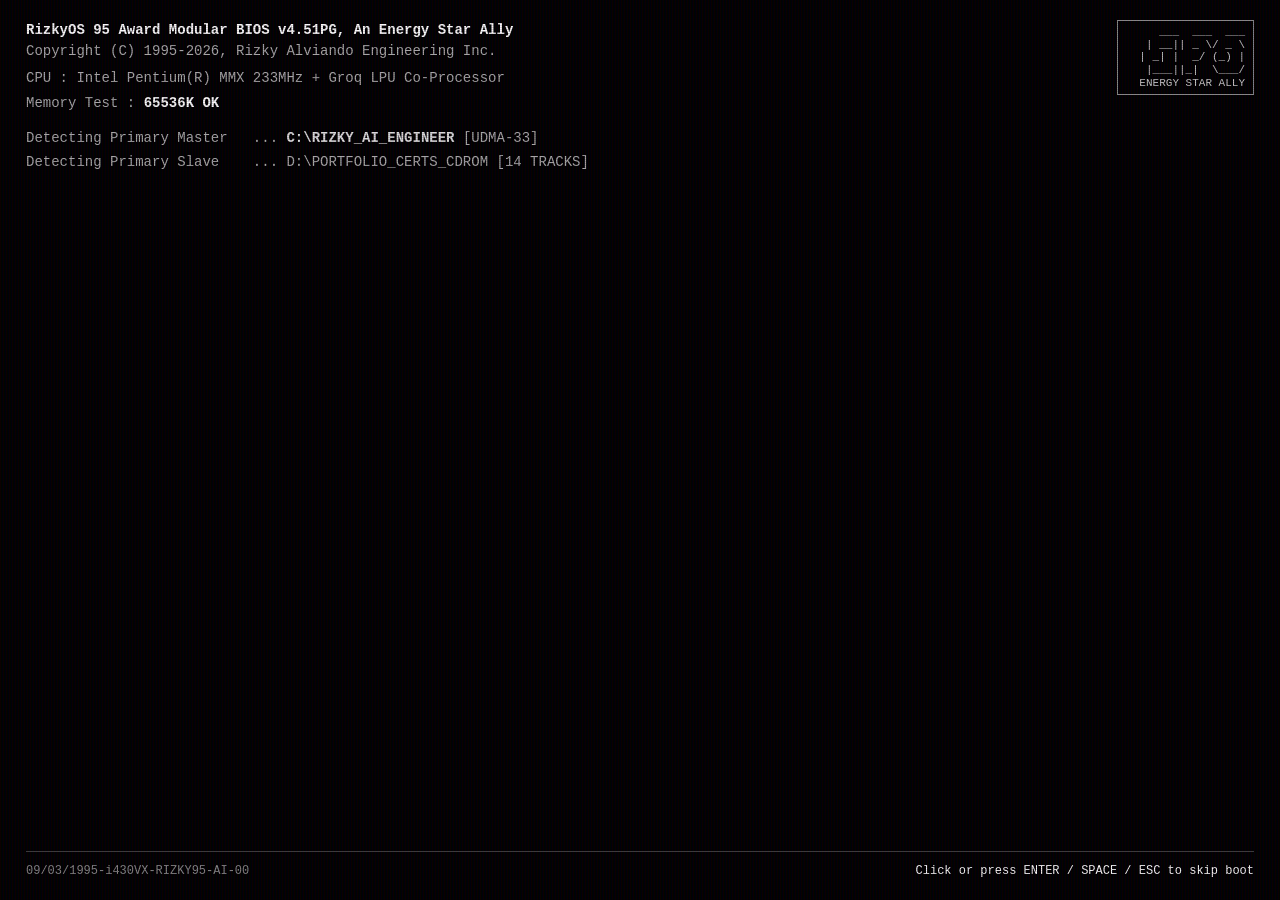
==== commit 76d5d4e5: "feat: redesign portfolio into RizkyOS 95 desktop and optimize 3D room" ====
--- a/frontend/index.html
+++ b/frontend/index.html
@@ -2,2746 +2,135 @@
 <html lang="id">
 
 <head>
-    <meta charset="UTF-8">
-    <meta name="viewport" content="width=device-width, initial-scale=1.0">
-    <title>Rizky Alviando | AI Engineer &amp; Data Specialist</title>
-    <meta name="description" content="Portofolio dan dossier lengkap Rizky Alviando: AI Engineer, data pipeline, S1 Matematika ITS Cum Laude, pengalaman Komdigi, proyek, dan chatbot interaktif.">
-    <meta name="author" content="Rizky Alviando">
-    <meta name="theme-color" content="#f8fafc">
-    <meta property="og:type" content="website">
-    <meta property="og:locale" content="id_ID">
-    <meta property="og:title" content="Rizky Alviando | AI Engineer &amp; Data Specialist">
-    <meta property="og:description" content="Pusat informasi dan portofolio profesional Rizky Alviando: AI, data engineering, matematika, dan pengalaman kerja.">
-    <meta name="twitter:card" content="summary">
-    <link rel="icon" href="data:image/svg+xml,%3Csvg xmlns='http://www.w3.org/2000/svg' viewBox='0 0 32 32'%3E%3Crect width='32' height='32' rx='6' fill='%230284c7'/%3E%3Ctext x='16' y='22' font-size='18' font-family='monospace' font-weight='700' text-anchor='middle' fill='%23ffffff'%3ER%3C/text%3E%3C/svg%3E">
-    <link rel="preconnect" href="https://fonts.googleapis.com">
-    <link rel="preconnect" href="https://fonts.gstatic.com" crossorigin>
-    <link href="https://fonts.googleapis.com/css2?family=Inter:wght@400;500;600;700&family=JetBrains+Mono:wght@400;500&display=swap" rel="stylesheet">
-    <style>
-        :root {
-            --canvas: #f8fafc;
-            --card: #ffffff;
-            --card-hover: #f1f5f9;
-            --subtle: #f1f5f9;
-            --border: #e2e8f0;
-            --border-subtle: #cbd5e1;
-            --text: #0f172a;
-            --muted: #475569;
-            --accent: #0284c7;
-            --accent-hover: #0369a1;
-            --accent-text: #0369a1;
-            --accent-glow: rgba(2, 132, 199, 0.12);
-            --danger: #dc2626;
-            --font-sans: 'Inter', system-ui, -apple-system, 'Segoe UI', sans-serif;
-            --font-mono: 'JetBrains Mono', ui-monospace, 'Cascadia Mono', Consolas, monospace;
-        }
+  <meta charset="UTF-8">
+  <meta name="viewport" content="width=device-width, initial-scale=1.0, viewport-fit=cover">
+  <title>RizkyOS 95 — Rizky Alviando | AI Engineer &amp; Data Specialist</title>
+  <meta name="description" content="RizkyOS 95: portofolio desktop interaktif dan asisten AI Rizky Alviando — AI Engineer di DJED Komdigi, S1 Matematika ITS (Cum Laude), data pipeline, LLM/RAG, dan evaluasi model bahasa.">
+  <meta name="author" content="Rizky Alviando">
+  <meta name="theme-color" content="#018281">
 
-        * { box-sizing: border-box; margin: 0; padding: 0; }
+  <!-- Open Graph & Social -->
+  <meta property="og:type" content="website">
+  <meta property="og:locale" content="id_ID">
+  <meta property="og:title" content="RizkyOS 95 — Rizky Alviando | AI Engineer &amp; Data Specialist">
+  <meta property="og:description" content="Portofolio sistem operasi Windows 95 interaktif milik Rizky Alviando: studi kasus AI &amp; data engineering, sertifikat PDF, terminal MS-DOS, game retro, ruang 3D, dan chatbot AI langsung.">
+  <meta name="twitter:card" content="summary">
+  <meta name="twitter:title" content="RizkyOS 95 — Rizky Alviando | AI Engineer &amp; Data Specialist">
+  <meta name="twitter:description" content="Portofolio desktop interaktif Rizky Alviando: AI Engineer, S1 Matematika ITS Cum Laude, DJED Komdigi, dan RizkyBot AI.">
 
-        html { scroll-behavior: smooth; scroll-padding-top: 76px; }
+  <!-- Custom Win95-style Pixel SVG Favicon -->
+  <link rel="icon" type="image/svg+xml" href="data:image/svg+xml,%3Csvg xmlns='http://www.w3.org/2000/svg' viewBox='0 0 32 32' shape-rendering='crispEdges'%3E%3Crect width='32' height='32' fill='%23008080'/%3E%3Crect x='3' y='4' width='26' height='24' fill='%23c0c0c0'/%3E%3Crect x='3' y='4' width='26' height='1' fill='%23ffffff'/%3E%3Crect x='3' y='4' width='1' height='24' fill='%23ffffff'/%3E%3Crect x='28' y='4' width='1' height='24' fill='%23000000'/%3E%3Crect x='3' y='27' width='26' height='1' fill='%23000000'/%3E%3Crect x='5' y='6' width='22' height='5' fill='%23000080'/%3E%3Crect x='23' y='7' width='3' height='3' fill='%23c0c0c0'/%3E%3Crect x='6' y='13' width='20' height='12' fill='%23ffffff'/%3E%3Cpath d='M10 15h7v2h2v3h-2v1h2v3h-3v-3h-3v3h-3V15zm3 2v2h3v-2h-3z' fill='%23000080'/%3E%3C/svg%3E">
 
-        body {
-            background: var(--canvas);
-            color: var(--text);
-            font-family: var(--font-sans);
-            font-size: 1rem;
-            line-height: 1.6;
-            -webkit-font-smoothing: antialiased;
-        }
+  <!-- Typography: Editorial Serif (Newsreader) + Clean Sans (Inter) + Retro Mono (JetBrains Mono & VT323) -->
+  <link rel="preconnect" href="https://fonts.googleapis.com">
+  <link rel="preconnect" href="https://fonts.gstatic.com" crossorigin>
+  <link href="https://fonts.googleapis.com/css2?family=Inter:wght@400;500;600;700&family=JetBrains+Mono:wght@400;500;600;700&family=Newsreader:ital,opsz,wght@0,6..72,400;0,6..72,500;0,6..72,600;0,6..72,700;1,6..72,400&family=VT323&display=swap" rel="stylesheet">
 
-        a { color: var(--accent-text); text-underline-offset: 3px; }
-        a:hover { color: var(--text); }
-
-        :focus-visible {
-            outline: 3px solid var(--accent);
-            outline-offset: 2px;
-            border-radius: 4px;
-        }
-
-        .sr-only {
-            position: absolute;
-            width: 1px;
-            height: 1px;
-            padding: 0;
-            margin: -1px;
-            overflow: hidden;
-            clip: rect(0, 0, 0, 0);
-            white-space: nowrap;
-            border: 0;
-        }
-
-        .skip-link {
-            position: absolute;
-            left: 16px;
-            top: -64px;
-            background: var(--accent);
-            color: #ffffff;
-            font-weight: 600;
-            padding: 8px 16px;
-            border-radius: 8px;
-            z-index: 2000;
-            text-decoration: none;
-        }
-        .skip-link:focus { top: 16px; }
-
-        .wrap { max-width: 1040px; margin: 0 auto; padding: 0 24px; }
-
-        /* Single Sticky Top Header */
-        .site-header {
-            position: sticky;
-            top: 0;
-            z-index: 100;
-            background: rgba(248, 250, 252, 0.92);
-            backdrop-filter: blur(12px);
-            -webkit-backdrop-filter: blur(12px);
-            border-bottom: 1px solid var(--border);
-            width: 100%;
-            overflow: hidden;
-        }
-        .site-header .wrap {
-            display: flex;
-            flex-wrap: wrap;
-            align-items: center;
-            justify-content: space-between;
-            min-height: 56px;
-            gap: 8px 16px;
-            padding-top: 8px;
-            padding-bottom: 8px;
-        }
-        .brand {
-            font-family: var(--font-mono);
-            font-weight: 600;
-            font-size: 0.95rem;
-            color: var(--text);
-            text-decoration: none;
-            display: inline-flex;
-            align-items: center;
-            gap: 8px;
-        }
-        .brand .badge {
-            font-size: 0.7rem;
-            background: #e0f2fe;
-            color: var(--accent-text);
-            border: 1px solid #bae6fd;
-            padding: 2px 6px;
-            border-radius: 4px;
-            font-weight: 600;
-        }
-        .site-nav { max-width: 100%; }
-        .site-nav ul { display: flex; flex-wrap: wrap; list-style: none; gap: 4px; }
-        .site-nav a {
-            display: inline-flex;
-            align-items: center;
-            min-height: 40px;
-            padding: 0 10px;
-            border-radius: 6px;
-            color: var(--muted);
-            text-decoration: none;
-            font-size: 0.85rem;
-            font-weight: 500;
-            transition: color 0.15s, background 0.15s;
-        }
-        .site-nav a:hover { background: var(--subtle); color: var(--text); }
-        .site-nav a[aria-current="true"] {
-            color: var(--accent-text);
-            background: #e0f2fe;
-            font-weight: 600;
-        }
-
-        @media (max-width: 820px) {
-            .site-nav { overflow-x: auto; width: 100%; scrollbar-width: none; }
-            .site-nav::-webkit-scrollbar { display: none; }
-            .site-nav ul { flex-wrap: nowrap; }
-            .site-nav a { white-space: nowrap; }
-        }
-
-        /* Hero Section */
-        .hero {
-            display: grid;
-            grid-template-columns: 1fr;
-            gap: 32px;
-            padding: 56px 0 44px;
-            align-items: center;
-        }
-        @media (min-width: 760px) {
-            .hero {
-                grid-template-columns: 1fr 280px;
-                gap: 56px;
-                padding: 72px 0 56px;
-            }
-        }
-        .hero-photo { order: -1; display: flex; justify-content: center; }
-        @media (min-width: 760px) { .hero-photo { order: 0; justify-content: flex-end; } }
-        .hero-photo img {
-            display: block;
-            width: 100%;
-            max-width: 280px;
-            height: auto;
-            aspect-ratio: 4 / 5;
-            object-fit: cover;
-            object-position: 75% 55%;
-            border: 1px solid var(--border);
-            border-radius: 12px;
-            background: var(--card);
-            box-shadow: 0 10px 28px rgba(15, 23, 42, 0.08);
-        }
-        .eyebrow {
-            font-family: var(--font-mono);
-            font-size: 0.8125rem;
-            color: var(--accent-text);
-            margin-bottom: 8px;
-            text-transform: uppercase;
-            letter-spacing: 0.05em;
-            font-weight: 600;
-        }
-        .hero-name {
-            font-size: clamp(2.2rem, 5vw, 3.25rem);
-            line-height: 1.12;
-            font-weight: 700;
-            letter-spacing: -0.025em;
-            margin-bottom: 8px;
-            color: var(--text);
-        }
-        .hero .role {
-            font-size: 1.2rem;
-            color: var(--muted);
-            margin-bottom: 20px;
-            font-weight: 500;
-        }
-        .lead {
-            max-width: 58ch;
-            margin-bottom: 24px;
-            font-size: 1.05rem;
-            color: var(--muted);
-            line-height: 1.65;
-        }
-        .facts {
-            list-style: none;
-            display: grid;
-            gap: 6px;
-            margin-bottom: 28px;
-            font-size: 0.9375rem;
-            color: var(--muted);
-        }
-        .facts strong { color: var(--text); font-weight: 600; }
-        .actions { display: flex; flex-wrap: wrap; gap: 12px; }
-
-        .btn {
-            display: inline-flex;
-            align-items: center;
-            justify-content: center;
-            min-height: 44px;
-            padding: 0 20px;
-            border-radius: 8px;
-            border: 1px solid var(--border);
-            background: var(--card);
-            color: var(--text);
-            font: inherit;
-            font-size: 0.9rem;
-            font-weight: 600;
-            text-decoration: none;
-            cursor: pointer;
-            transition: background 0.15s, border-color 0.15s, color 0.15s, box-shadow 0.15s;
-        }
-        .btn:hover { background: var(--subtle); border-color: var(--accent); color: var(--accent-text); }
-        .btn-primary { background: var(--accent); border-color: var(--accent); color: #ffffff; }
-        .btn-primary:hover { background: var(--accent-hover); border-color: var(--accent-hover); color: #ffffff; }
-        .btn-sm { min-height: 38px; padding: 0 14px; font-size: 0.8125rem; }
-
-        /* General Section Blocks */
-        section.block {
-            padding: 56px 0;
-            border-top: 1px solid var(--border);
-        }
-        h2 {
-            font-size: 1.75rem;
-            line-height: 1.25;
-            font-weight: 700;
-            letter-spacing: -0.015em;
-            margin-bottom: 8px;
-            color: var(--text);
-        }
-        .section-intro {
-            color: var(--muted);
-            max-width: 65ch;
-            margin-bottom: 32px;
-            font-size: 0.975rem;
-        }
-        h3 { font-size: 1.15rem; line-height: 1.4; font-weight: 600; color: var(--text); }
-
-        /* Cartographic Blueprint Atlas 360° Section (Light Editorial Theme) */
-        .atlas {
-            border-top: 1px solid var(--border);
-            border-bottom: 1px solid var(--border);
-            background: linear-gradient(180deg, #f1f5f9 0%, #f8fafc 100%);
-            padding: 40px 0 32px;
-            position: relative;
-        }
-        .atlas-header { margin-bottom: 16px; }
-        .atlas-header h2 { margin-bottom: 6px; }
-        .atlas-hint { color: var(--muted); font-size: 0.875rem; max-width: 62ch; }
-        .atlas-stage {
-            position: relative;
-            width: 100%;
-            height: clamp(420px, 64vh, 560px);
-            border: 1px solid var(--border-subtle);
-            border-radius: 14px;
-            background: radial-gradient(circle at 50% 50%, #ffffff 0%, #f1f5f9 65%, #e2e8f0 100%);
-            box-shadow: inset 0 1px 0 rgba(255, 255, 255, 0.8), 0 4px 20px rgba(15, 23, 42, 0.05);
-            overflow: hidden;
-        }
-        .atlas-canvas {
-            display: none;
-            position: absolute;
-            inset: 0;
-            width: 100%;
-            height: 100%;
-            cursor: grab;
-            touch-action: pan-y;
-        }
-        .atlas-canvas:active { cursor: grabbing; }
-        .js-atlas .atlas-canvas { display: block; }
-        .atlas-canvas:focus-visible { outline: 2px solid var(--accent); outline-offset: -2px; }
-
-        /* Unified Overlay Controls Inside .atlas-stage (Pure SVG Icon Buttons) */
-        .atlas-controls-bar {
-            position: absolute;
-            bottom: 16px;
-            left: 16px;
-            right: 16px;
-            z-index: 10;
-            display: flex;
-            flex-wrap: wrap;
-            align-items: center;
-            justify-content: center;
-            gap: 10px;
-            pointer-events: none;
-        }
-        .atlas-nav-btns,
-        .hud-actions {
-            display: flex;
-            flex-wrap: wrap;
-            align-items: center;
-            gap: 10px;
-            pointer-events: auto;
-        }
-        .atlas-icon-btn {
-            width: 44px;
-            height: 44px;
-            min-height: 44px;
-            padding: 0;
-            border-radius: 9999px;
-            border: 1px solid var(--border-subtle);
-            background: rgba(255, 255, 255, 0.92);
-            backdrop-filter: blur(8px);
-            -webkit-backdrop-filter: blur(8px);
-            color: var(--text);
-            display: inline-flex;
-            align-items: center;
-            justify-content: center;
-            cursor: pointer;
-            box-shadow: 0 2px 10px rgba(15, 23, 42, 0.08);
-            transition: background 0.15s, border-color 0.15s, color 0.15s, transform 0.15s;
-            pointer-events: auto;
-        }
-        .atlas-icon-btn:hover {
-            background: #ffffff;
-            border-color: var(--accent);
-            color: var(--accent-text);
-            transform: translateY(-1px);
-        }
-        .atlas-icon-btn[aria-pressed="true"],
-        .atlas-icon-btn.btn-primary {
-            background: var(--accent);
-            border-color: var(--accent);
-            color: #ffffff;
-        }
-        .atlas-icon-btn[aria-pressed="true"]:hover,
-        .atlas-icon-btn.btn-primary:hover {
-            background: var(--accent-hover);
-            border-color: var(--accent-hover);
-            color: #ffffff;
-        }
-        .atlas-icon-btn svg {
-            width: 20px;
-            height: 20px;
-            flex-shrink: 0;
-            pointer-events: none;
-        }
-        .atlas-icon-btn .icon-pause { display: none; }
-        .atlas-icon-btn.is-playing .icon-play { display: none; }
-        .atlas-icon-btn.is-playing .icon-pause { display: block; }
-
-        /* Detail card for selected destination */
-        .atlas-detail {
-            margin-top: 16px;
-            padding: 18px 24px;
-            background: var(--card);
-            border: 1px solid var(--border);
-            border-radius: 10px;
-            display: grid;
-            gap: 6px;
-            min-height: 100px;
-            box-shadow: 0 2px 8px rgba(15, 23, 42, 0.03);
-        }
-        .atlas-detail .meta {
-            font-family: var(--font-mono);
-            font-size: 0.75rem;
-            color: var(--accent-text);
-            text-transform: uppercase;
-            letter-spacing: 0.08em;
-            font-weight: 600;
-        }
-        .atlas-detail h2 { font-size: 1.15rem; margin: 0; color: var(--text); }
-        .atlas-detail p { color: var(--muted); font-size: 0.9375rem; max-width: 75ch; }
-        .atlas-detail a { font-size: 0.875rem; display: inline-flex; align-items: center; font-weight: 600; }
-
-        /* Archipelago Island Bar & Node Destination Pills */
-        .atlas-index { margin-top: 16px; display: grid; gap: 12px; }
-        .atlas-index h2 {
-            font-size: 0.8125rem;
-            font-family: var(--font-mono);
-            font-weight: 600;
-            color: var(--muted);
-            letter-spacing: 0.06em;
-            text-transform: uppercase;
-            margin-bottom: 2px;
-        }
-        .atlas-island-bar {
-            display: flex;
-            flex-wrap: wrap;
-            gap: 8px;
-        }
-        .island-pill {
-            display: inline-flex;
-            align-items: center;
-            gap: 8px;
-            min-height: 38px;
-            padding: 0 14px;
-            border: 1px solid var(--border-subtle);
-            border-radius: 9999px;
-            background: var(--card);
-            color: var(--text);
-            font: inherit;
-            font-size: 0.825rem;
-            font-weight: 600;
-            cursor: pointer;
-            transition: all 0.15s ease;
-            box-shadow: 0 1px 3px rgba(15, 23, 42, 0.04);
-        }
-        .island-pill .island-swatch {
-            width: 10px;
-            height: 10px;
-            border-radius: 9999px;
-            flex-shrink: 0;
-            border: 1.5px solid currentColor;
-        }
-        .island-pill:hover,
-        .island-pill[aria-pressed="true"] {
-            border-color: var(--accent);
-            background: #e0f2fe;
-            color: var(--accent-text);
-        }
-        .atlas-regions { list-style: none; display: flex; flex-wrap: wrap; gap: 8px; }
-        .atlas-regions > li { display: flex; flex-wrap: wrap; align-items: center; gap: 6px; }
-        .js-atlas .atlas-regions > li > a { display: none; }
-        .atlas-nodes { list-style: none; display: flex; flex-wrap: wrap; gap: 6px; }
-        .atlas-nodes button {
-            min-height: 34px;
-            padding: 0 11px;
-            border: 1px solid var(--border);
-            border-radius: 9999px;
-            background: var(--card);
-            color: var(--muted);
-            font: inherit;
-            font-size: 0.78rem;
-            font-weight: 500;
-            cursor: pointer;
-            transition: all 0.15s ease;
-        }
-        .atlas-nodes button:hover, .atlas-nodes button[aria-pressed="true"] {
-            color: var(--accent-text);
-            border-color: var(--accent);
-            background: #e0f2fe;
-            font-weight: 600;
-        }
-
-        /* Projects Section - Horizontal Category Filter & Editorial 2-Column Grid */
-        .project-filter-bar {
-            display: flex;
-            flex-wrap: wrap;
-            align-items: center;
-            gap: 8px;
-            margin-bottom: 24px;
-        }
-        .filter-btn {
-            display: inline-flex;
-            align-items: center;
-            gap: 6px;
-            min-height: 38px;
-            padding: 0 14px;
-            border: 1px solid var(--border-subtle);
-            border-radius: 9999px;
-            background: var(--card);
-            color: var(--muted);
-            font: inherit;
-            font-size: 0.825rem;
-            font-weight: 600;
-            cursor: pointer;
-            transition: all 0.15s ease;
-        }
-        .filter-btn:hover {
-            border-color: var(--accent);
-            color: var(--text);
-            background: var(--subtle);
-        }
-        .filter-btn[aria-pressed="true"] {
-            background: var(--accent);
-            border-color: var(--accent);
-            color: #ffffff;
-        }
-        .project-list {
-            display: grid;
-            grid-template-columns: 1fr;
-            gap: 20px;
-            list-style: none;
-        }
-        @media (min-width: 760px) {
-            .project-list {
-                grid-template-columns: repeat(2, 1fr);
-            }
-        }
-        .project {
-            background: var(--card);
-            border: 1px solid var(--border);
-            border-radius: 12px;
-            padding: 24px;
-            display: flex;
-            flex-direction: column;
-            justify-content: space-between;
-            gap: 16px;
-            transition: border-color 0.15s, background 0.15s, box-shadow 0.15s;
-        }
-        .project[hidden] { display: none !important; }
-        .project:hover {
-            border-color: var(--accent);
-            background: var(--card-hover);
-            box-shadow: 0 4px 16px rgba(15, 23, 42, 0.05);
-        }
-        .project-head {
-            display: flex;
-            flex-direction: column;
-            gap: 6px;
-            margin-bottom: 10px;
-        }
-        .project-head h3 { font-size: 1.08rem; color: var(--text); line-height: 1.35; }
-        .repo-badge {
-            display: inline-flex;
-            align-items: center;
-            align-self: flex-start;
-            max-width: 100%;
-            overflow-wrap: anywhere;
-            font-family: var(--font-mono);
-            font-size: 0.72rem;
-            font-weight: 600;
-            color: var(--accent-text);
-            background: #e0f2fe;
-            border: 1px solid #bae6fd;
-            border-radius: 6px;
-            padding: 2px 8px;
-        }
-        .project dl { display: grid; gap: 10px; font-size: 0.9375rem; }
-        .project dt { font-size: 0.75rem; font-family: var(--font-mono); color: var(--accent-text); text-transform: uppercase; letter-spacing: 0.05em; font-weight: 600; }
-        .project dd { margin: 0; color: var(--muted); line-height: 1.55; }
-        .project-link {
-            display: inline-flex;
-            align-items: center;
-            gap: 4px;
-            margin-top: 12px;
-            color: var(--accent-text);
-            font-weight: 600;
-            font-size: 0.875rem;
-        }
-        .tags { display: flex; flex-wrap: wrap; gap: 6px; list-style: none; margin-top: 12px; }
-        .tag {
-            font-size: 0.75rem;
-            font-family: var(--font-mono);
-            background: var(--subtle);
-            border: 1px solid var(--border);
-            border-radius: 6px;
-            padding: 3px 8px;
-            color: var(--muted);
-        }
-
-        /* Timeline for Experience & Education */
-        .timeline { list-style: none; display: grid; gap: 0; }
-        .entry {
-            display: grid;
-            gap: 8px 32px;
-            padding: 28px 0;
-            border-top: 1px solid var(--border);
-        }
-        .entry:first-child { border-top: 0; padding-top: 0; }
-        @media (min-width: 760px) {
-            .entry { grid-template-columns: 200px 1fr; }
-        }
-        .entry time {
-            font-family: var(--font-mono);
-            font-size: 0.8125rem;
-            color: var(--muted);
-            padding-top: 4px;
-        }
-        .entry h3 { color: var(--text); font-size: 1.125rem; }
-        .entry .org {
-            color: var(--accent-text);
-            font-size: 0.875rem;
-            font-weight: 600;
-            margin-bottom: 8px;
-        }
-        .entry p, .entry li { font-size: 0.9375rem; color: var(--muted); }
-        .entry p strong { color: var(--text); }
-        .entry ul { padding-left: 20px; display: grid; gap: 6px; margin-top: 8px; }
-
-        /* Skills & Certifications Two-Column Layout */
-        .two-col {
-            display: grid;
-            grid-template-columns: 1fr;
-            gap: 24px;
-        }
-        @media (min-width: 760px) {
-            .two-col { grid-template-columns: 1fr 1fr; }
-        }
-        .panel {
-            background: var(--card);
-            border: 1px solid var(--border);
-            border-radius: 12px;
-            padding: 24px;
-            display: flex;
-            flex-direction: column;
-            gap: 16px;
-        }
-        .panel h3 { font-size: 1rem; color: var(--accent-text); text-transform: uppercase; font-family: var(--font-mono); letter-spacing: 0.05em; }
-        .plain { list-style: none; display: grid; gap: 14px; font-size: 0.9375rem; color: var(--muted); }
-        .plain strong { color: var(--text); }
-        .plain li .meta { font-family: var(--font-mono); font-size: 0.75rem; color: var(--accent-text); font-weight: 600; }
-        .interests {
-            margin-top: 24px;
-            padding: 20px 24px;
-            border: 1px solid var(--border);
-            border-left: 4px solid var(--accent);
-            background: var(--card);
-            border-radius: 0 10px 10px 0;
-        }
-        .interests h3 { font-size: 1rem; margin-bottom: 6px; color: var(--text); }
-        .interests p { color: var(--muted); font-size: 0.9375rem; }
-
-        /* Contact Section */
-        .contact-list { list-style: none; display: grid; gap: 10px; margin-bottom: 24px; font-size: 1rem; }
-        .contact-list a { display: inline-flex; align-items: center; gap: 6px; font-weight: 500; }
-
-        /* Floating Back to Top Pure Icon Button */
-        .back-to-top {
-            position: fixed;
-            z-index: 95;
-            width: 44px;
-            height: 44px;
-            padding: 0;
-            display: inline-flex;
-            align-items: center;
-            justify-content: center;
-            color: var(--text);
-            background: var(--card);
-            border: 1px solid var(--border-subtle);
-            border-radius: 9999px;
-            box-shadow: 0 4px 16px rgba(15, 23, 42, 0.12);
-            cursor: pointer;
-            opacity: 0;
-            visibility: hidden;
-            transform: translateY(12px);
-            transition: opacity 0.2s ease, transform 0.2s ease, visibility 0.2s, background 0.15s, border-color 0.15s;
-        }
-        .back-to-top.is-visible {
-            opacity: 1;
-            visibility: visible;
-            transform: translateY(0);
-        }
-        .back-to-top:hover {
-            background: var(--subtle);
-            border-color: var(--accent);
-            color: var(--accent-text);
-        }
-        @media (min-width: 901px) {
-            .back-to-top {
-                right: 176px;
-                bottom: 24px;
-            }
-        }
-        @media (max-width: 900px) {
-            .back-to-top {
-                right: 16px;
-                bottom: 16px;
-            }
-        }
-
-        /* Chat FAB & Dialog */
-        .chat-fab {
-            position: fixed;
-            right: 24px;
-            bottom: 24px;
-            z-index: 1000;
-            min-height: 48px;
-            padding: 0 20px;
-            border-radius: 9999px;
-            border: 1px solid var(--accent);
-            background: var(--accent);
-            color: #ffffff;
-            font: inherit;
-            font-weight: 600;
-            cursor: pointer;
-            box-shadow: 0 8px 24px rgba(2, 132, 199, 0.28);
-            display: inline-flex;
-            align-items: center;
-            justify-content: center;
-        }
-        .chat-fab:hover { background: var(--accent-hover); }
-        @media (max-width: 900px) {
-            .chat-fab { display: none !important; }
-        }
-
-        .chat-panel {
-            position: fixed;
-            right: 24px;
-            bottom: 84px;
-            width: min(400px, calc(100vw - 32px));
-            height: min(560px, calc(100vh - 120px));
-            background: var(--card);
-            border: 1px solid var(--border);
-            border-radius: 14px;
-            box-shadow: 0 16px 40px rgba(15, 23, 42, 0.16);
-            z-index: 1000;
-            display: flex;
-            flex-direction: column;
-            overflow: hidden;
-        }
-        .chat-panel[hidden] { display: none; }
-        @media (max-width: 520px) {
-            .chat-panel { right: 16px; bottom: 16px; width: calc(100vw - 32px); height: calc(100vh - 40px); }
-        }
-
-        .chat-header {
-            display: flex;
-            align-items: center;
-            justify-content: space-between;
-            gap: 8px;
-            padding: 12px 16px;
-            border-bottom: 1px solid var(--border);
-            background: var(--subtle);
-        }
-        .chat-header h2 { font-size: 0.95rem; margin: 0; color: var(--text); }
-        .chat-header .meta { display: block; font-size: 0.75rem; color: var(--muted); }
-        .icon-btn {
-            min-width: 36px;
-            min-height: 36px;
-            border: 1px solid var(--border);
-            border-radius: 6px;
-            background: var(--card);
-            color: var(--text);
-            font: inherit;
-            font-size: 0.8125rem;
-            cursor: pointer;
-            padding: 0 8px;
-        }
-        .icon-btn:hover { background: var(--card-hover); border-color: var(--accent); }
-        .header-actions { display: flex; gap: 6px; }
-
-        .chat-name { display: flex; align-items: center; gap: 8px; padding: 8px 16px; border-bottom: 1px solid var(--border); font-size: 0.8125rem; color: var(--muted); }
-        .chat-name input {
-            flex: 1;
-            min-width: 0;
-            background: var(--canvas);
-            border: 1px solid var(--border);
-            border-radius: 6px;
-            color: var(--text);
-            padding: 4px 8px;
-            font-size: 0.8125rem;
-        }
-
-        .chat-box {
-            flex: 1;
-            overflow-y: auto;
-            padding: 16px;
-            display: flex;
-            flex-direction: column;
-            gap: 12px;
-        }
-        .msg { max-width: 88%; padding: 8px 14px; border-radius: 10px; font-size: 0.9375rem; overflow-wrap: anywhere; line-height: 1.55; }
-        .msg.bot { align-self: flex-start; background: var(--subtle); border: 1px solid var(--border); color: var(--text); }
-        .msg.bot strong { font-weight: 700; color: var(--text); }
-        .msg.bot em { font-style: italic; }
-        .msg.bot code { font-family: var(--font-mono); font-size: 0.85em; background: rgba(15, 23, 42, 0.06); padding: 1px 5px; border-radius: 4px; }
-        .msg.bot a { color: var(--accent-text); font-weight: 600; text-decoration: underline; }
-        .msg.user { align-self: flex-end; background: var(--accent); color: #ffffff; font-weight: 500; }
-        .msg.error { align-self: flex-start; background: #fef2f2; border: 1px solid var(--danger); color: var(--text); }
-        .msg.error::before { content: 'Gagal: '; font-weight: 700; color: var(--danger); }
-
-        .chat-status { min-height: 24px; padding: 2px 16px; font-size: 0.8125rem; color: var(--muted); }
-        .chat-status.is-error { color: var(--danger); }
-        .chat-form { display: flex; gap: 8px; align-items: flex-end; padding: 8px 16px 16px; }
-        .chat-form textarea {
-            flex: 1;
-            min-width: 0;
-            resize: none;
-            max-height: 120px;
-            line-height: 1.4;
-            background: var(--canvas);
-            border: 1px solid var(--border);
-            border-radius: 8px;
-            padding: 8px 12px;
-            color: var(--text);
-            font: inherit;
-        }
-        .chat-form textarea:focus-visible { outline: 2px solid var(--accent); }
-        .chat-form .btn { flex-shrink: 0; }
-
-        /* Certifications Grid & In-Page PDF Viewer Modal */
-        .cert-list {
-            list-style: none;
-            display: grid;
-            grid-template-columns: repeat(auto-fill, minmax(290px, 1fr));
-            gap: 14px;
-            margin-top: 12px;
-        }
-        @media (max-width: 640px) {
-            .cert-list { grid-template-columns: 1fr; }
-        }
-        .cert-card {
-            background: var(--canvas);
-            border: 1px solid var(--border);
-            border-radius: 10px;
-            padding: 14px 16px;
-            display: flex;
-            flex-direction: column;
-            justify-content: space-between;
-            gap: 10px;
-            transition: border-color 0.15s ease, box-shadow 0.15s ease;
-        }
-        .cert-card:hover {
-            border-color: var(--accent);
-            box-shadow: 0 4px 12px rgba(15, 23, 42, 0.05);
-        }
-        .cert-meta {
-            display: flex;
-            flex-wrap: wrap;
-            align-items: center;
-            justify-content: space-between;
-            gap: 6px;
-            font-size: 0.75rem;
-            color: var(--muted);
-            font-family: var(--font-mono);
-        }
-        .cert-title {
-            font-size: 0.95rem;
-            font-weight: 700;
-            color: var(--text);
-            line-height: 1.35;
-            margin: 4px 0;
-        }
-        .cert-issuer {
-            font-size: 0.85rem;
-            color: var(--muted);
-            line-height: 1.45;
-        }
-        .cert-actions {
-            display: flex;
-            flex-wrap: wrap;
-            align-items: center;
-            gap: 8px;
-            margin-top: 4px;
-        }
-        .btn-xs {
-            min-height: 32px;
-            padding: 5px 11px;
-            font-size: 0.78rem;
-            font-weight: 600;
-            border-radius: 6px;
-            border: 1px solid var(--border-subtle);
-            background: var(--card);
-            color: var(--accent-text);
-            cursor: pointer;
-            text-decoration: none;
-            display: inline-flex;
-            align-items: center;
-            gap: 5px;
-            transition: background 0.15s ease, border-color 0.15s ease, color 0.15s ease;
-        }
-        .btn-xs:hover {
-            background: var(--accent);
-            border-color: var(--accent);
-            color: #ffffff;
-        }
-        .btn-xs-outline {
-            background: transparent;
-            color: var(--muted);
-        }
-        .btn-xs-outline:hover {
-            background: var(--card-hover);
-            border-color: var(--accent);
-            color: var(--accent-text);
-        }
-
-        .pdf-modal {
-            position: fixed;
-            inset: 0;
-            z-index: 2500;
-            background: rgba(15, 23, 42, 0.62);
-            backdrop-filter: blur(4px);
-            -webkit-backdrop-filter: blur(4px);
-            display: flex;
-            align-items: center;
-            justify-content: center;
-            padding: 16px;
-        }
-        .pdf-modal[hidden] { display: none !important; }
-        .pdf-modal-dialog {
-            background: var(--card);
-            border: 1px solid var(--border);
-            border-radius: 14px;
-            width: min(980px, 100%);
-            max-height: 92vh;
-            display: flex;
-            flex-direction: column;
-            box-shadow: 0 24px 48px rgba(15, 23, 42, 0.28);
-            overflow: hidden;
-        }
-        .pdf-modal-header {
-            display: flex;
-            align-items: center;
-            justify-content: space-between;
-            flex-wrap: wrap;
-            gap: 10px;
-            padding: 12px 18px;
-            background: var(--subtle);
-            border-bottom: 1px solid var(--border);
-        }
-        .pdf-modal-header h2 {
-            font-size: 0.98rem;
-            font-weight: 700;
-            color: var(--text);
-            margin: 0;
-        }
-        .pdf-modal-actions {
-            display: flex;
-            align-items: center;
-            gap: 8px;
-        }
-        .pdf-modal-body {
-            padding: 12px;
-            background: #e2e8f0;
-            flex: 1;
-            display: flex;
-            flex-direction: column;
-        }
-        .pdf-modal-frame {
-            width: 100%;
-            height: 78vh;
-            border: 0;
-            border-radius: 8px;
-            background: #ffffff;
-        }
-        @media (max-width: 640px) {
-            .pdf-modal { padding: 8px; }
-            .pdf-modal-frame { height: 72vh; }
-        }
-
-        /* Footer */
-        footer {
-            border-top: 1px solid var(--border);
-            padding: 32px 0 48px;
-            font-size: 0.875rem;
-            color: var(--muted);
-            text-align: center;
-        }
-
-        .mono { font-family: var(--font-mono); }
-
-        @media (prefers-reduced-motion: reduce) {
-            html { scroll-behavior: auto; }
-            *, *::before, *::after {
-                animation-duration: 0.01ms !important;
-                animation-iteration-count: 1 !important;
-                transition-duration: 0.01ms !important;
-                scroll-behavior: auto !important;
-            }
-        }
-    </style>
+  <!-- RizkyOS 95 Shell & Applications Stylesheets -->
+  <link rel="stylesheet" href="os/win95.css">
+  <link rel="stylesheet" href="os/apps.css">
 </head>
 
 <body>
-    <a class="skip-link" href="#konten">Lompat ke konten</a>
+  <div id="os-root"></div>
 
-    <header class="site-header">
-        <div class="wrap">
-            <a class="brand" href="#profil">
-                <span>rizky.alviando</span>
-                <span class="badge">AI Engineer</span>
-            </a>
-            <nav class="site-nav" aria-label="Navigasi utama">
-                <ul>
-                    <li><a href="#profil">Profil</a></li>
-                    
-                    <li><a href="#proyek">Proyek</a></li>
-                    <li><a href="#pengalaman">Pengalaman</a></li>
-                    <li><a href="#organisasi">Organisasi</a></li>
-                    <li><a href="#pendidikan">Pendidikan</a></li>
-                    <li><a href="#keahlian">Keahlian</a></li>
-                    <li><a href="#kontak">Kontak</a></li>
-                    <li><a href="open-world.html" style="color: var(--accent); font-weight: 700;">Ruang Kerja 3D &rarr;</a></li>
-                </ul>
-            </nav>
+  <noscript>
+    <style>
+      html, body {
+        overflow: auto !important;
+        height: auto !important;
+        background: #008080 !important;
+        padding: 24px 16px;
+        font-family: "MS Sans Serif", Tahoma, Arial, sans-serif;
+        color: #000000;
+      }
+      .noscript-win {
+        max-width: 680px;
+        margin: 0 auto;
+        background: #c0c0c0;
+        border-top: 2px solid #ffffff;
+        border-left: 2px solid #ffffff;
+        border-right: 2px solid #000000;
+        border-bottom: 2px solid #000000;
+        box-shadow: inset -1px -1px 0 #808080;
+      }
+      .noscript-bar {
+        background: #00007c;
+        color: #ffffff;
+        font-weight: 700;
+        font-size: 13px;
+        padding: 5px 8px;
+      }
+      .noscript-body {
+        background: #ffffff;
+        margin: 8px;
+        padding: 24px;
+        border-top: 2px solid #808080;
+        border-left: 2px solid #808080;
+        border-right: 2px solid #ffffff;
+        border-bottom: 2px solid #ffffff;
+        font-family: Inter, system-ui, sans-serif;
+        font-size: 15px;
+        line-height: 1.65;
+        color: #18181b;
+      }
+      .noscript-body h1 {
+        font-family: Newsreader, Georgia, serif;
+        font-size: 28px;
+        margin: 0 0 4px;
+        color: #09090b;
+      }
+      .noscript-role {
+        font-family: "JetBrains Mono", monospace;
+        font-size: 13px;
+        color: #3f3f46;
+        margin: 0 0 16px;
+      }
+      .noscript-note {
+        background: #ffffe1;
+        border: 1px solid #808080;
+        padding: 10px 12px;
+        font-size: 13px;
+        margin: 16px 0;
+      }
+      .noscript-links {
+        list-style: none;
+        padding: 0;
+        margin: 16px 0 0;
+        display: flex;
+        flex-wrap: wrap;
+        gap: 10px 18px;
+      }
+      .noscript-links a {
+        color: #000080;
+        font-weight: 600;
+        text-decoration: underline;
+      }
+    </style>
+    <main class="noscript-win" role="main">
+      <div class="noscript-bar">RizkyOS 95 — Dossier Rizky Alviando (Mode Tanpa JavaScript)</div>
+      <div class="noscript-body">
+        <h1>Rizky Alviando, S.Mat.</h1>
+        <p class="noscript-role">AI Engineer &amp; Data Specialist &middot; S1 Matematika ITS (IPK 3,67 / 4,00 &mdash; Cum Laude)</p>
+        <p>
+          Lulusan S1 Matematika Institut Teknologi Sepuluh Nopember (ITS) Surabaya yang berfokus pada pengembangan sistem AI praktis, fine-tuning LLM (LoRA/QLoRA, SFT, CPT), pipeline pengolahan data otomatis, pencarian dokumen Graph-RAG, dan evaluasi keamanan model bahasa. Saat ini berkontribusi sebagai AI Engineer di Direktorat Kecerdasan Artifisial dan Ekosistem Teknologi Baru, DJED Komdigi.
+        </p>
+        <div class="noscript-note">
+          <strong>Catatan:</strong> Aktifkan JavaScript untuk menjalankan lingkungan desktop interaktif RizkyOS 95 (Internet Explorer studi kasus, RizkyBot AI Messenger, Explorer sertifikat PDF, MS-DOS Prompt, Ojek Rush 95, Minesweeper, dan Ruang 3D).
         </div>
-    </header>
+        <ul class="noscript-links">
+          <li><a href="mailto:risky.alviando@gmail.com">Email: risky.alviando@gmail.com</a></li>
+          <li><a href="https://www.linkedin.com/in/rizky-alviando-31b47021b/" target="_blank" rel="noopener noreferrer">LinkedIn</a></li>
+          <li><a href="https://github.com/RizkyAl01" target="_blank" rel="noopener noreferrer">GitHub (@RizkyAl01)</a></li>
+          <li><a href="assets/certs/Portofolio_ML_AI_Rizky_Alviando.pdf" target="_blank" rel="noopener noreferrer">Slide Portofolio AI &amp; ML (PDF)</a></li>
+          <li><a href="https://canva.link/Rizky-Alviando-PortoAIML26" target="_blank" rel="noopener noreferrer">Portofolio Canva</a></li>
+          <li><a href="open-world.html">Ruang Kerja 3D</a></li>
+        </ul>
+      </div>
+    </main>
+  </noscript>
 
-    <main id="konten">
-        <!-- Hero Section - Human & Editorial -->
-        <div class="wrap">
-            <section class="hero" id="profil" aria-labelledby="judul-profil">
-                <div class="hero-text">
-                    <p class="eyebrow">S1 Matematika ITS &middot; Cum Laude</p>
-                    <h1 class="hero-name" id="judul-profil">Rizky Alviando</h1>
-                    <p class="role">AI Engineer &amp; Data Specialist</p>
-                    <p class="lead">Lulusan S1 Matematika ITS yang berfokus pada pengembangan sistem AI praktis, pipeline pengolahan data otomatis, dan evaluasi model bahasa. Saat ini berkontribusi sebagai AI Engineer di Direktorat Kecerdasan Artifisial dan Ekosistem Teknologi Baru, DJED Komdigi.</p>
-                    <ul class="facts">
-                        <li><strong>Pengalaman Saat Ini:</strong> AI Engineer di Direktorat Kecerdasan Artifisial dan Ekosistem Teknologi Baru, DJED Komdigi (Sep 2026 - Sekarang)</li>
-                        <li><strong>Akademik:</strong> S1 Matematika Institut Teknologi Sepuluh Nopember (IPK <span class="mono">3,67 / 4,00</span>)</li>
-                    </ul>
-                    <div class="actions">
-                        <a class="btn btn-primary" href="mailto:risky.alviando@gmail.com">Kirim email</a>
-                        <a class="btn" href="https://www.linkedin.com/in/rizky-alviando-31b47021b/" target="_blank" rel="noopener noreferrer">LinkedIn<span class="sr-only"> (tab baru)</span></a>
-                        <a class="btn" href="https://github.com/RizkyAl01" target="_blank" rel="noopener noreferrer">GitHub<span class="sr-only"> (tab baru)</span></a>
-                        <button type="button" class="btn" data-pdf-preview="/assets/certs/Portofolio_ML_AI_Rizky_Alviando.pdf" data-pdf-title="Slide Deck Portofolio AI & ML - Rizky Alviando">Lihat Slide Portofolio (PDF)</button>
-                        <button type="button" class="btn" data-open-chat>Tanya chatbot</button>
-                    </div>
-                </div>
-                <div class="hero-photo">
-                    <img src="assets/images/IMG-20250903-WA0024.jpg" width="727" height="870"
-                        alt="Rizky Alviando di depan papan nama Shibaura Institute of Technology, Tokyo"
-                        fetchpriority="high" decoding="async">
-                </div>
-            </section>
-        </div>
-
-        <!-- Interactive 360° Cartographic Archipelago Section (NO visible slider!) -->
-        
-
-        <!-- Projects Section - Complete 13 Verified Projects Catalog with Category Filter -->
-        <div class="wrap">
-            <section class="block" id="proyek" aria-labelledby="judul-proyek">
-                <h2 id="judul-proyek">Proyek &amp; Eksplorasi Teknis (13 Proyek)</h2>
-                <p class="section-intro">Kumpulan pekerjaan rekayasa data, aplikasi AI, riset akademik S1, serta proyek pemodelan mandiri yang pernah saya bangun dan uji secara langsung.</p>
-
-                <!-- Horizontal Category Filter Bar (No Sidebar) -->
-                <div class="project-filter-bar" role="group" aria-label="Filter kategori proyek">
-                    <button type="button" class="filter-btn" data-filter="all" aria-pressed="true">Semua (13)</button>
-                    <button type="button" class="filter-btn" data-filter="pipeline" aria-pressed="false">Data &amp; AI Pipeline (3)</button>
-                    <button type="button" class="filter-btn" data-filter="llm-rag" aria-pressed="false">LLM, RAG &amp; Governance (4)</button>
-                    <button type="button" class="filter-btn" data-filter="nlp-speech" aria-pressed="false">NLP &amp; Speech (3)</button>
-                    <button type="button" class="filter-btn" data-filter="research" aria-pressed="false">Riset &amp; Pemodelan ML (3)</button>
-                </div>
-
-                <ul class="project-list" id="project-list">
-                    <!-- 1. AegisLake -->
-                    <li class="project" data-category="pipeline">
-                        <div>
-                            <div class="project-head">
-                                <span class="repo-badge">Data Engineering &amp; Tata Kelola AI</span>
-                                <h3>AegisLake: Pipeline Data Medallion &amp; Sandbox Pelatihan AI</h3>
-                                <span class="meta mono" style="font-size:0.8rem; color:var(--muted);">Arsitektur Data &amp; Privasi &middot; 2026</span>
-                            </div>
-                            <dl>
-                                <div><dt>Tujuan</dt><dd>Mengelola alur data bertahap (Bronze, Silver, Gold) dengan penyensoran data pribadi (PII) otomatis sebelum data dipakai melatih model atau dieksplorasi lewat dashboard.</dd></div>
-                                <div><dt>Peran &amp; Cara Kerja</dt><dd>Menyusun konektor pengumpulan data ber-fingerprint SHA-256, modul <code>IndonesianPIIGuard</code> untuk menyamarkan NIK, nomor telepon, rekening, dan nama orang secara otomatis sesuai UU PDP, serta menyediakan akses kueri DuckDB yang aman bagi tim analitik.</dd></div>
-                            </dl>
-                            <ul class="tags" aria-label="Metode">
-                                <li class="tag">Python &amp; FastAPI</li>
-                                <li class="tag">DuckDB</li>
-                                <li class="tag">Polars / Pandas</li>
-                                <li class="tag">Penyensoran PII</li>
-                                <li class="tag">Airflow</li>
-                            </ul>
-                        </div>
-                        <span class="meta mono" style="font-size:0.8rem; color:var(--accent-text); font-weight:600; margin-top:8px; display:inline-block;">Pipeline Bronze-Silver-Gold &middot; Proteksi Data Pribadi</span>
-                    </li>
-
-                    <!-- 2. LexGraph -->
-                    <li class="project" data-category="llm-rag">
-                        <div>
-                            <div class="project-head">
-                                <span class="repo-badge">Pencarian Regulasi &amp; Graph-RAG</span>
-                                <h3>LexGraph: Pencarian Regulasi &amp; Dokumen Hukum dengan Graph-RAG</h3>
-                                <span class="meta mono" style="font-size:0.8rem; color:var(--muted);">Sistem Pencarian Dokumen &middot; 2026</span>
-                            </div>
-                            <dl>
-                                <div><dt>Tujuan</dt><dd>Membantu pencarian pasal dan aturan yang saling merujuk dengan menggabungkan pencarian teks (BM25), kemiripan vektor, dan grafik relasi antar-pasal.</dd></div>
-                                <div><dt>Peran &amp; Cara Kerja</dt><dd>Membuat pemotong dokumen per Pasal dan Ayat agar konteks hukum tidak terputus, menggabungkan skor pencarian vektor (<code>pgvector</code>) dan kata kunci menggunakan Reciprocal Rank Fusion (RRF), serta menelusuri keterkaitan antar-aturan di Neo4j.</dd></div>
-                            </dl>
-                            <ul class="tags" aria-label="Metode">
-                                <li class="tag">FastAPI</li>
-                                <li class="tag">PostgreSQL pgvector</li>
-                                <li class="tag">Neo4j</li>
-                                <li class="tag">FlashRank ONNX</li>
-                                <li class="tag">Groq LLM</li>
-                            </ul>
-                        </div>
-                        <span class="meta mono" style="font-size:0.8rem; color:var(--accent-text); font-weight:600; margin-top:8px; display:inline-block;">Pencarian Hibrida BM25 + Vektor &middot; Sitasi Terverifikasi</span>
-                    </li>
-
-                    <!-- 3. SentinelEval -->
-                    <li class="project" data-category="llm-rag">
-                        <div>
-                            <div class="project-head">
-                                <span class="repo-badge">Evaluasi Keamanan LLM</span>
-                                <h3>SentinelEval: Uji Keamanan &amp; Evaluasi Risiko Model Bahasa (LLM)</h3>
-                                <span class="meta mono" style="font-size:0.8rem; color:var(--muted);">Pengujian Model &amp; Tata Kelola AI &middot; 2026</span>
-                            </div>
-                            <dl>
-                                <div><dt>Tujuan</dt><dd>Menguji seberapa tahan model AI terhadap prompt berbahaya, kebocoran data sensitif, dan jawaban bias sebelum model dirilis ke pengguna.</dd></div>
-                                <div><dt>Peran &amp; Cara Kerja</dt><dd>Membangun rangkaian skenario uji otomatis (variasi karakter mirip/homoglyph, bahasa percakapan lokal Nusantara, dan penyamaran instruksi) serta dasbor pencatatan tingkat kesiapan dan risiko tiap use-case AI.</dd></div>
-                            </dl>
-                            <ul class="tags" aria-label="Metode">
-                                <li class="tag">Python</li>
-                                <li class="tag">Next.js &amp; TypeScript</li>
-                                <li class="tag">Red-Teaming LLM</li>
-                                <li class="tag">Evaluasi Risiko AI</li>
-                            </ul>
-                        </div>
-                        <span class="meta mono" style="font-size:0.8rem; color:var(--accent-text); font-weight:600; margin-top:8px; display:inline-block;">5 Modul Uji Prompt &middot; Katalog Evaluasi Risiko</span>
-                    </li>
-
-                    <!-- 4. NusantaraASR -->
-                    <li class="project" data-category="nlp-speech">
-                        <div>
-                            <div class="project-head">
-                                <span class="repo-badge">Pemrosesan Suara &amp; NLP</span>
-                                <h3>NusantaraASR: Transkripsi YouTube &amp; Koreksi Bahasa Daerah</h3>
-                                <span class="meta mono" style="font-size:0.8rem; color:var(--muted);">Pipeline Audio &amp; Teks &middot; 2025 - 2026</span>
-                            </div>
-                            <dl>
-                                <div><dt>Tujuan</dt><dd>Mengunduh dan mentranskripsi ribuan video YouTube secara otomatis, memisahkan suara pembicara, lalu merapikan hasil transkripsi bahasa Indonesia maupun daerah.</dd></div>
-                                <div><dt>Peran &amp; Cara Kerja</dt><dd>Menggabungkan WhisperX (<code>large-v3</code>), perataan waktu <code>Wav2Vec2</code>, dan pemisahan pembicara <code>Pyannote</code>, lalu mendeteksi kata yang meragukan agar diperbaiki oleh LLM tanpa mengubah makna aslinya.</dd></div>
-                            </dl>
-                            <ul class="tags" aria-label="Metode">
-                                <li class="tag">WhisperX large-v3</li>
-                                <li class="tag">Wav2Vec2 &amp; Pyannote</li>
-                                <li class="tag">Koreksi Teks LLM</li>
-                                <li class="tag">Evaluasi WER/CER</li>
-                            </ul>
-                        </div>
-                        <a class="project-link" href="https://t.me/crawlyt_bot" target="_blank" rel="noopener noreferrer" aria-label="Buka chatbot YouTube crawlyt_bot di Telegram (tab baru)">Buka bot Telegram (@crawlyt_bot) <span aria-hidden="true">&nearr;</span></a>
-                    </li>
-
-                    <!-- 5. CyberPulse -->
-                    <li class="project" data-category="pipeline">
-                        <div>
-                            <div class="project-head">
-                                <span class="repo-badge">Web Crawler &amp; Moderasi</span>
-                                <h3>CyberPulse: Crawler Web Paralel &amp; Pemantauan Konten</h3>
-                                <span class="meta mono" style="font-size:0.8rem; color:var(--muted);">Otomasi Pengumpulan Web &middot; 2026</span>
-                            </div>
-                            <dl>
-                                <div><dt>Tujuan</dt><dd>Mengumpulkan halaman web secara paralel dengan browser otomatis dan menyaring konten berisiko menggunakan aturan teks cepat serta klasifikasi AI.</dd></div>
-                                <div><dt>Peran &amp; Cara Kerja</dt><dd>Merancang crawler berbasis Selenium yang mengambil teks dan tangkapan layar halaman secara otomatis, lalu menjalankan pembacaan teks gambar (OCR) dan klasifikasi topik secara paralel di backend FastAPI.</dd></div>
-                            </dl>
-                            <ul class="tags" aria-label="Metode">
-                                <li class="tag">FastAPI</li>
-                                <li class="tag">Selenium</li>
-                                <li class="tag">SQLAlchemy</li>
-                                <li class="tag">OCR &amp; Klasifikasi Teks</li>
-                            </ul>
-                        </div>
-                        <span class="meta mono" style="font-size:0.8rem; color:var(--accent-text); font-weight:600; margin-top:8px; display:inline-block;">Crawler Multi-Mesin Pencari &middot; Pemrosesan Paralel</span>
-                    </li>
-
-                    <!-- 6. GarudaSentimen -->
-                    <li class="project" data-category="nlp-speech">
-                        <div>
-                            <div class="project-head">
-                                <span class="repo-badge">Analisis Opini Publik</span>
-                                <h3>GarudaSentimen: Analisis Opini Publik Sepak Bola Indonesia</h3>
-                                <span class="meta mono" style="font-size:0.8rem; color:var(--muted);">Analisis Teks Media Sosial &middot; 2025</span>
-                            </div>
-                            <dl>
-                                <div><dt>Tujuan</dt><dd>Memetakan ribuan komentar suporter sepak bola Indonesia berdasarkan topik pembicaraan (pelatih, pemain, federasi, taktik) dan nada sentimennya.</dd></div>
-                                <div><dt>Peran &amp; Cara Kerja</dt><dd>Menyusun kamus normalisasi singkatan dan bahasa gaul media sosial Indonesia, mengekstrak fitur TF-IDF N-Gram, serta mengelompokkan komentar ke tiap aspek pembahasan secara otomatis.</dd></div>
-                            </dl>
-                            <ul class="tags" aria-label="Metode">
-                                <li class="tag">Python</li>
-                                <li class="tag">Scikit-Learn</li>
-                                <li class="tag">TF-IDF N-Gram</li>
-                                <li class="tag">Normalisasi Slang Indonesia</li>
-                            </ul>
-                        </div>
-                        <span class="meta mono" style="font-size:0.8rem; color:var(--accent-text); font-weight:600; margin-top:8px; display:inline-block;">Pemetaan Topik Opini &middot; Normalisasi Bahasa Pergaulan</span>
-                    </li>
-
-                    <!-- 7. Deteksi Dini Chattering pada Proses Pemesinan -->
-                    <li class="project" data-category="research">
-                        <div>
-                            <div class="project-head">
-                                <span class="repo-badge">Riset Sensor &amp; Machine Learning</span>
-                                <h3>Deteksi Dini Chattering pada Proses Pemesinan</h3>
-                                <span class="meta mono" style="font-size:0.8rem; color:var(--muted);">GPBL Data Science, Shibaura Institute of Technology (Tokyo) &middot; 2025</span>
-                            </div>
-                            <dl>
-                                <div><dt>Tujuan</dt><dd>Mengolah data sinyal sensor pemesinan untuk mendeteksi gejala getaran berlebih (chattering) lebih awal sebelum merusak kualitas permukaan benda kerja.</dd></div>
-                                <div><dt>Peran &amp; Cara Kerja</dt><dd>Mengekstraksi fitur sinyal pada domain waktu dan frekuensi serta melatih model klasifikasi machine learning hingga mencapai akurasi 92,83%, sekaligus meraih predikat tim dengan presentasi hasil terbaik dari 12 tim lintas 6 negara.</dd></div>
-                            </dl>
-                            <ul class="tags" aria-label="Metode">
-                                <li class="tag">Signal Processing (FFT)</li>
-                                <li class="tag">XGBoost &amp; Klasifikasi ML</li>
-                                <li class="tag">Analisis Sensor Getaran</li>
-                                <li class="tag">Python &amp; Scikit-Learn</li>
-                            </ul>
-                        </div>
-                        <span class="meta mono" style="font-size:0.8rem; color:var(--accent-text); font-weight:600; margin-top:8px; display:inline-block;">Akurasi Model 92,83% &middot; Presentasi Terbaik GPBL Tokyo</span>
-                    </li>
-
-                    <!-- 8. Penemuan Pola Penyebab Kecelakaan Pesawat dengan Metode T-BUM -->
-                    <li class="project" data-category="research">
-                        <div>
-                            <div class="project-head">
-                                <span class="repo-badge">Riset Algoritma Data Mining</span>
-                                <h3>Penemuan Pola Penyebab Kecelakaan Pesawat dengan Metode T-BUM</h3>
-                                <span class="meta mono" style="font-size:0.8rem; color:var(--muted);">Riset Matematika ITS &middot; 2025</span>
-                            </div>
-                            <dl>
-                                <div><dt>Tujuan</dt><dd>Mengembangkan metode Targeted Balanced Utility Pattern Mining (T-BUM) untuk menemukan pola kombinasi faktor penyebab kecelakaan pesawat secara efisien.</dd></div>
-                                <div><dt>Peran &amp; Cara Kerja</dt><dd>Merancang proses pembentukan dan penggabungan kandidat pola (candidate generation &amp; join) yang lebih hemat waktu komputasi dan memori dibandingkan metode pencarian pola utilitas konvensional.</dd></div>
-                            </dl>
-                            <ul class="tags" aria-label="Metode">
-                                <li class="tag">Targeted Balanced Utility Mining (T-BUM)</li>
-                                <li class="tag">Optimasi Kandidat &amp; Utility-List</li>
-                                <li class="tag">Data Mining</li>
-                                <li class="tag">Python &amp; NumPy</li>
-                            </ul>
-                        </div>
-                        <span class="meta mono" style="font-size:0.8rem; color:var(--accent-text); font-weight:600; margin-top:8px; display:inline-block;">Optimasi Waktu Komputasi &middot; Algoritma T-BUM</span>
-                    </li>
-
-                    <!-- 9. Portofolio Web Interaktif & Asisten AI Pribadi -->
-                    <li class="project" data-category="llm-rag">
-                        <div>
-                            <div class="project-head">
-                                <span class="repo-badge">Aplikasi Web &amp; Asisten CV</span>
-                                <h3>Portofolio Web Interaktif &amp; Asisten AI Pribadi</h3>
-                                <span class="meta mono" style="font-size:0.8rem; color:var(--muted);">Proyek Pribadi &middot; 2026</span>
-                            </div>
-                            <dl>
-                                <div><dt>Tujuan</dt><dd>Website portofolio ini sendiri, dilengkapi peta bola dunia 360&deg; berbasis pulau navigasi dan chatbot tanya-jawab CV yang terhubung ke RAG.</dd></div>
-                                <div><dt>Peran &amp; Cara Kerja</dt><dd>Membangun visualisasi kanvas 3D kepulauan tanpa library berat, backend FastAPI dengan pembatas laju permintaan (Upstash Redis &amp; memori lokal), pencatatan riwayat ke Google Sheets, serta pengujian otomatis dengan Playwright.</dd></div>
-                            </dl>
-                            <ul class="tags" aria-label="Metode">
-                                <li class="tag">FastAPI</li>
-                                <li class="tag">Groq LLM</li>
-                                <li class="tag">Upstash Redis</li>
-                                <li class="tag">HTML5 Canvas</li>
-                                <li class="tag">Playwright</li>
-                            </ul>
-                        </div>
-                        <button type="button" class="btn btn-sm btn-primary" style="margin-top:12px; align-self:flex-start;" data-open-chat>Uji Coba Chatbot Web &rarr;</button>
-                    </li>
-
-                    <!-- 10. Sugaryzer: Aplikasi Analisis & Rekomendasi Konsumsi Gula Harian -->
-                    <li class="project" data-category="research">
-                        <div>
-                            <div class="project-head">
-                                <span class="repo-badge">Computer Vision &amp; Machine Learning</span>
-                                <h3>Sugaryzer: Aplikasi Analisis &amp; Rekomendasi Konsumsi Gula Harian</h3>
-                                <span class="meta mono" style="font-size:0.8rem; color:var(--muted);">Capstone Project Bangkit Academy &middot; 2024</span>
-                            </div>
-                            <dl>
-                                <div><dt>Tujuan</dt><dd>Membangun aplikasi kesehatan yang membantu pengguna memantau dan mengelompokkan tingkat konsumsi gula harian dari produk makanan maupun minuman kemasan.</dd></div>
-                                <div><dt>Peran &amp; Cara Kerja</dt><dd>Berkolaborasi dalam tim lintas fungsi (6 orang) merancang model OCR untuk membaca kode barcode/informasi produk serta model klasifikasi dan clustering konsumsi gula harian menggunakan TensorFlow dengan akurasi 89%.</dd></div>
-                            </dl>
-                            <ul class="tags" aria-label="Metode">
-                                <li class="tag">OCR &amp; Computer Vision</li>
-                                <li class="tag">TensorFlow</li>
-                                <li class="tag">Unsupervised &amp; Classification ML</li>
-                                <li class="tag">Bangkit Capstone</li>
-                            </ul>
-                        </div>
-                        <a class="project-link" href="https://github.com/orgs/Sugaryzer/repositories" target="_blank" rel="noopener noreferrer" aria-label="Lihat repositori Sugaryzer di GitHub (tab baru)">Lihat repositori Sugaryzer di GitHub <span aria-hidden="true">&nearr;</span></a>
-                    </li>
-
-                    <!-- 11. Smart Agentic RAG: AI Document Assistant -->
-                    <li class="project" data-category="llm-rag">
-                        <div>
-                            <div class="project-head">
-                                <span class="repo-badge">Agentic RAG &amp; Tanya-Jawab Dokumen</span>
-                                <h3>Smart Agentic RAG: AI Document Assistant</h3>
-                                <span class="meta mono" style="font-size:0.8rem; color:var(--muted);">Aplikasi Web &amp; Bot Dokumen &middot; 2026</span>
-                            </div>
-                            <dl>
-                                <div><dt>Tujuan</dt><dd>Aplikasi tanya-jawab dokumen PDF pintar menggunakan LangGraph, FastAPI, Groq LLM, dan pencarian vektor Supabase (<code>pgvector</code>) yang bisa mengekstrak isi dokumen, menyusun ulang pertanyaan, dan menjawab berdasarkan isi dokumen secara akurat.</dd></div>
-                                <div><dt>Peran &amp; Cara Kerja</dt><dd>Merancang alur agen bertahap dengan LangGraph (pemilihan alat otomatis, penulisan ulang kueri, dan pemeriksaan relevansi kutipan), ekstraksi teks PDF dengan PyMuPDF, serta antarmuka web interaktif dan bot Telegram yang langsung siap diuji.</dd></div>
-                            </dl>
-                            <ul class="tags" aria-label="Metode">
-                                <li class="tag">LangGraph</li>
-                                <li class="tag">FastAPI</li>
-                                <li class="tag">Supabase pgvector</li>
-                                <li class="tag">Groq LLM</li>
-                                <li class="tag">PyMuPDF</li>
-                            </ul>
-                        </div>
-                        <a class="project-link" href="https://project-rag-zeta.vercel.app/" target="_blank" rel="noopener noreferrer" aria-label="Buka live demo Smart Agentic RAG: AI Document Assistant (tab baru)">Buka Live Demo (project-rag-zeta.vercel.app) <span aria-hidden="true">&nearr;</span></a>
-                    </li>
-
-                    <!-- 12. Otomasi Transkripsi & Dataset Audio Skala Besar (Komdigi) -->
-                    <li class="project" data-category="pipeline">
-                        <div>
-                            <div class="project-head">
-                                <span class="repo-badge">Pipeline Data &amp; Audio</span>
-                                <h3>Otomasi Transkripsi &amp; Dataset Audio Skala Besar (Komdigi)</h3>
-                                <span class="meta mono" style="font-size:0.8rem; color:var(--muted);">Kementerian Komunikasi dan Digital &middot; Nov 2025 - Mei 2026</span>
-                            </div>
-                            <dl>
-                                <div><dt>Tujuan</dt><dd>Merancang alur kerja otomatis di lingkungan kerja untuk mengumpulkan dan mentranskripsi puluhan ribu jam audio YouTube sebagai bahan pelatihan model bahasa.</dd></div>
-                                <div><dt>Peran &amp; Cara Kerja</dt><dd>Merestrukturisasi antrean pengambilan data dan transkripsi otomatis bervolume tinggi agar minim intervensi manual, mencapai tingkat keberhasilan alur kerja (workflow success rate) 95%.</dd></div>
-                            </dl>
-                            <ul class="tags" aria-label="Metode">
-                                <li class="tag">Otomasi Pipeline</li>
-                                <li class="tag">Ekstraksi Audio/Video</li>
-                                <li class="tag">Fine-Tuning Model</li>
-                                <li class="tag">Data LLM</li>
-                            </ul>
-                        </div>
-                        <span class="meta mono" style="font-size:0.8rem; color:var(--accent-text); font-weight:600; margin-top:8px; display:inline-block;">Workflow Success Rate 95% &middot; Fine-Tuning Akurasi 72,04%</span>
-                    </li>
-
-                    <!-- 13. Analisis Sentimen Multi-Kelas dengan Arsitektur Transformer (Big Data Challenge 2024) -->
-                    <li class="project" data-category="nlp-speech">
-                        <div>
-                            <div class="project-head">
-                                <span class="repo-badge">Analisis Sentimen &amp; Deep Learning</span>
-                                <h3>Analisis Sentimen Multi-Kelas dengan Arsitektur Transformer (Big Data Challenge 2024)</h3>
-                                <span class="meta mono" style="font-size:0.8rem; color:var(--muted);">Proyek Pemodelan NLP &middot; 2024</span>
-                            </div>
-                            <dl>
-                                <div><dt>Tujuan</dt><dd>Mengimplementasikan arsitektur Transformer untuk klasifikasi sentimen multi-kelas pada data teks bahasa Indonesia.</dd></div>
-                                <div><dt>Peran &amp; Cara Kerja</dt><dd>Membangun alur pembersihan teks media sosial Indonesia dan melakukan fine-tuning model IndoBERT serta RoBERTa hingga mencapai F1-score 70% pada 8 kelas sentimen.</dd></div>
-                            </dl>
-                            <ul class="tags" aria-label="Metode">
-                                <li class="tag">IndoBERT &amp; RoBERTa</li>
-                                <li class="tag">Fine-Tuning Transformer</li>
-                                <li class="tag">Klasifikasi Multi-Kelas</li>
-                            </ul>
-                        </div>
-                        <span class="meta mono" style="font-size:0.8rem; color:var(--accent-text); font-weight:600; margin-top:8px; display:inline-block;">F1-Score 70% pada 8 Kelas &middot; Arsitektur Transformer</span>
-                    </li>
-                </ul>
-            </section>
-
-            <!-- Experience Section -->
-            <section class="block" id="pengalaman" aria-labelledby="judul-pengalaman">
-                <h2 id="judul-pengalaman">Pengalaman Profesional</h2>
-                <p class="section-intro">Jejak karier di bidang rekayasa kecerdasan artifisial, tata kelola data, statistik, dan pelatihan pengolahan data.</p>
-
-                <ol class="timeline">
-                    <li class="entry">
-                        <time>Sep 2026 - Sekarang</time>
-                        <div>
-                            <h3>AI Engineer</h3>
-                            <p class="org">Direktorat Kecerdasan Artifisial dan Ekosistem Teknologi Baru, DJED Komdigi &middot; Jakarta</p>
-                            <ul>
-                                <li>Mengembangkan sistem rekayasa kecerdasan artifisial, sandbox tata kelola data, serta perangkat evaluasi keamanan dan risiko model bahasa.</li>
-                                <li>Membangun sistem pencarian dokumen regulasi berbasis Graph-RAG dan otomasi pemantauan konten multi-modal.</li>
-                            </ul>
-                        </div>
-                    </li>
-
-                    <li class="entry">
-                        <time>Jun 2026 - Jul 2026</time>
-                        <div>
-                            <h3>Freelance Excel &amp; Data Trainer</h3>
-                            <p class="org">Pelatihan Profesional Mandiri</p>
-                            <ul>
-                                <li>Menyusun kurikulum dan memberikan pelatihan intensif pengolahan data serta visualisasi menggunakan Microsoft Excel lanjutan (XLOOKUP, Pivot Table, Power Query) bagi 15 profesional korporat.</li>
-                                <li>Membimbing peserta dalam menyederhanakan pelaporan rutin dan menyusun grafik analitis untuk pengambilan keputusan berbasis data.</li>
-                            </ul>
-                        </div>
-                    </li>
-
-                    <li class="entry">
-                        <time>Nov 2025 - Mei 2026</time>
-                        <div>
-                            <h3>AI Engineer (Magang / Proyek)</h3>
-                            <p class="org">Kementerian Komunikasi dan Digital (Komdigi) &middot; Jakarta Pusat</p>
-                            <ul>
-                                <li>Melakukan Supervised Fine-Tuning (SFT) dan Continued Pre-Training (CPT) pada berbagai LLM open-source (Qwen dan Gemma) menggunakan LoRA/QLoRA dan HuggingFace Transformers (akurasi 72,04% pada domain target).</li>
-                                <li>Melakukan fine-tuning model Gemma 2B untuk klasifikasi tingkat desil rumah tangga (DTSEN Desil 1-10) beserta pembuatan narasi penalaran otomatis dari metadata dan kondisi rumah (akurasi toleransi +-1 desil mencapai 99%), serta eksplorasi Vision-Language Models (VLM).</li>
-                                <li>Merancang pipeline pengumpulan data, transkripsi YouTube otomatis bervolume tinggi (tingkat keberhasilan alur kerja 95%), dan scraping situs anti-bot (&gt;90%).</li>
-                                <li>Berkolaborasi dalam pemetaan alur teknis agen AI pendidikan nusantara serta monitoring dan quality assurance model RAG peserta AITFxUB.</li>
-                            </ul>
-                            <div class="cert-actions" style="margin-top:8px;">
-                                <button type="button" class="btn-xs" data-pdf-preview="/assets/certs/sertifikat_dff5d104-76a7-4fe8-924b-a61df52a3010.pdf" data-pdf-title="Sertifikat Pemagangan AI Engineer Komdigi (Predikat: Sangat Baik)">Lihat Sertifikat Pemagangan (PDF)</button>
-                            </div>
-                        </div>
-                    </li>
-
-                    <li class="entry">
-                        <time>Sep 2024 - Jan 2025</time>
-                        <div>
-                            <h3>Machine Learning Cohort</h3>
-                            <p class="org">Bangkit Academy led by Google, Tokopedia, Gojek, &amp; Traveloka &middot; Surabaya</p>
-                            <ul>
-                                <li>Menyelesaikan 900+ jam pelatihan intensif Machine Learning, Deep Learning, dan TensorFlow (12 kursus) dengan nilai akhir 92,79.</li>
-                                <li>Berkolaborasi dalam tim lintas fungsi (6 orang) membangun aplikasi &ldquo;Sugaryzer&rdquo; menggunakan OCR dan model klasifikasi konsumsi gula harian dengan akurasi 89%.</li>
-                            </ul>
-                            <div class="cert-actions" style="margin-top:8px;">
-                                <button type="button" class="btn-xs" data-pdf-preview="/assets/certs/Bangkit_Academy_2024.pdf" data-pdf-title="Sertifikat Kelulusan & Transkrip Bangkit Academy 2024">Lihat Sertifikat &amp; Transkrip Bangkit (PDF)</button>
-                            </div>
-                        </div>
-                    </li>
-
-                    <li class="entry">
-                        <time>Jul 2024 - Sep 2025</time>
-                        <div>
-                            <h3>Agen Statistik &amp; Magang Statistisi</h3>
-                            <p class="org">BPS Provinsi Jawa Timur (Pojok Statistik ITS) &amp; Disperpusip Jawa Timur &middot; Surabaya</p>
-                            <ul>
-                                <li>Menyusun rancangan metadata kegiatan statistik untuk 4 kegiatan di Disperpusip Jatim (2 di antaranya disetujui BPS untuk dilaksanakan).</li>
-                                <li>Menganalisis 10 dataset regional dan membangun dasbor interaktif menggunakan Tableau serta menyusun infografis dan videografis evaluasi distribusi sumber daya daerah.</li>
-                            </ul>
-                        </div>
-                    </li>
-
-                    <li class="entry">
-                        <time>Agu 2022 - Agu 2025</time>
-                        <div>
-                            <h3>Asisten Dosen Kalkulus (SKPB ITS) &amp; Koordinator Asisten Praktikum Departemen Matematika</h3>
-                            <p class="org">Institut Teknologi Sepuluh Nopember (ITS) &middot; Surabaya (3 tahun 1 bulan)</p>
-                            <ul>
-                                <li>Memimpin dan mengoordinasikan 30+ asisten dosen untuk mengelola operasional pembelajaran praktikum algoritma dan pemrograman bagi 150+ mahasiswa setiap semester.</li>
-                                <li>Membimbing tutorial dan evaluasi mata kuliah Kalkulus di bawah SKPB ITS, serta menstandardisasi proses penilaian kelas paralel hingga mencapai penyelesaian tugas tepat waktu sebesar 90%.</li>
-                            </ul>
-                        </div>
-                    </li>
-                </ol>
-            </section>
-
-            <!-- Leadership & Organization Section -->
-            <section class="block" id="organisasi" aria-labelledby="judul-organisasi">
-                <h2 id="judul-organisasi">Organisasi &amp; Kepemimpinan</h2>
-                <p class="section-intro">Pengalaman memimpin tim akademik, manajemen asisten laboratorium, dan kepengurusan komunitas nasional.</p>
-
-                <ol class="timeline">
-                    <li class="entry">
-                        <time>Sep 2023 - Agu 2025</time>
-                        <div>
-                            <h3>Koordinator Asisten Laboratorium Pemrograman dan Komputasi Visual</h3>
-                            <p class="org">Departemen Matematika FSAD ITS &middot; Surabaya</p>
-                            <ul>
-                                <li>Memimpin dan mengoordinasikan 30 asisten laboratorium untuk pelaksanaan praktikum lebih dari 150 mahasiswa per semester.</li>
-                                <li>Mengorkestrasi 20 asisten praktikum untuk sinkronisasi modul pengajaran Java, mengawasi evaluasi akademik, dan mengelola operasional fasilitas laboratorium.</li>
-                            </ul>
-                        </div>
-                    </li>
-
-                    <li class="entry">
-                        <time>2022 - 2023</time>
-                        <div>
-                            <h3>Kepala Subdivisi &amp; Relawan Olimpiade Matematika ITS (OMITS)</h3>
-                            <p class="org">Himpunan Mahasiswa Matematika ITS</p>
-                            <ul>
-                                <li>Memimpin subdivisi pada OMITS ke-15 untuk menyelenggarakan kompetisi matematika berskala nasional yang diikuti ribuan peserta tingkat SD, SMP, dan SMA.</li>
-                                <li>Berperan aktif sebagai relawan pada OMITS ke-14 dalam pengelolaan logistik dan kelancaran ujian serentak.</li>
-                            </ul>
-                        </div>
-                    </li>
-
-                    <li class="entry">
-                        <time>2023 - Sekarang</time>
-                        <div>
-                            <h3>Pengurus Komunitas Pecinta Catur ID</h3>
-                            <p class="org">Komunitas Nasional</p>
-                            <ul>
-                                <li>Mendukung penyelenggaraan turnamen catur online/offline dan program edukasi strategi berpikir analitis bagi para anggota.</li>
-                            </ul>
-                        </div>
-                    </li>
-                </ol>
-            </section>
-
-            <!-- Education Section -->
-            <section class="block" id="pendidikan" aria-labelledby="judul-pendidikan">
-                <h2 id="judul-pendidikan">Pendidikan Formal</h2>
-                <p class="section-intro">Latar belakang pendidikan matematika analitis dan program pembelajaran berbasis proyek internasional.</p>
-
-                <ol class="timeline">
-                    <li class="entry">
-                        <time>Jun 2021 - Agu 2025</time>
-                        <div>
-                            <h3>Sarjana Matematika (S.Mat)</h3>
-                            <p class="org">Institut Teknologi Sepuluh Nopember (ITS) &middot; Surabaya</p>
-                            <p><strong>Predikat: Cum Laude &middot; IPK: 3,67 / 4,00</strong></p>
-                            <p>Fokus: Analisis Data, Data Mining, Optimasi Komputasi, dan Machine Learning. Asisten dosen pada mata kuliah Kalkulus, Pemrograman Berbasis Objek, dan Komputasi Numerik.</p>
-                        </div>
-                    </li>
-
-                    <li class="entry">
-                        <time>Sep 2025</time>
-                        <div>
-                            <h3>Global Project Based Learning (GPBL) Data Science</h3>
-                            <p class="org">Shibaura Institute of Technology &middot; Tokyo, Jepang</p>
-                            <p>Program intensif kolaborasi riset internasional dalam pengolahan sinyal getaran dan pemodelan machine learning XGBoost untuk pendeteksian chattering mesin presisi (Presentasi Terbaik dari 12 tim lintas 6 negara).</p>
-                        </div>
-                    </li>
-
-                    <li class="entry">
-                        <time>Jun 2018 - Mei 2021</time>
-                        <div>
-                            <h3>MIPA: SMA Negeri 2 Nganjuk</h3>
-                            <p class="org">Nganjuk, Jawa Timur &middot; Nilai Akhir: 89,40 / 100</p>
-                            <p>Peringkat 4 Olimpiade Sains Nasional (OSN) Bidang Matematika tingkat Kabupaten Nganjuk.</p>
-                        </div>
-                    </li>
-                </ol>
-            </section>
-
-            <!-- Skills & Certifications Section -->
-            <section class="block" id="keahlian" aria-labelledby="judul-keahlian">
-                <h2 id="judul-keahlian">Keahlian &amp; Sertifikasi</h2>
-                <p class="section-intro">Kompetensi teknis teruji serta 12 lisensi sertifikasi profesional dan spesialisasi internasional lengkap dengan dokumen PDF yang dapat dilihat langsung di halaman ini.</p>
-
-                <div class="panel" style="margin-bottom: 20px;">
-                    <h3>Hard Skills &amp; Engineering Stack</h3>
-                    <ul class="tags" aria-label="Hard skills" style="margin-top: 8px;">
-                        <li class="tag">Fine-Tuning LLM (LoRA/QLoRA, SFT, CPT)</li>
-                        <li class="tag">Large Language Models (Qwen, Gemma, Llama)</li>
-                        <li class="tag">Vision-Language Models (VLM)</li>
-                        <li class="tag">Prompt Engineering &amp; Agentic RAG (LangGraph)</li>
-                        <li class="tag">Python (Pandas, NumPy, Scikit-Learn, PyTorch, TensorFlow)</li>
-                        <li class="tag">FastAPI, DuckDB &amp; PostgreSQL pgvector</li>
-                        <li class="tag">SQL &amp; Database Modeling</li>
-                        <li class="tag">Web Scraping &amp; Automated Audio/Text Pipeline</li>
-                        <li class="tag">Data Mining (Utility Pattern Mining T-BUM)</li>
-                        <li class="tag">Microsoft Excel (Power Query, Pivot Table, XLOOKUP)</li>
-                        <li class="tag">Tableau Data Visualization</li>
-                    </ul>
-
-                    <h3 style="margin-top:16px;">Soft Skills</h3>
-                    <p style="color:var(--muted); font-size:0.9375rem;">Problem Solving berbasis matematika, Analytical Thinking, Kepemimpinan Tim (30+ anggota), Public Speaking &amp; Training Korporat, serta Riset Terstruktur.</p>
-                </div>
-
-                <div class="panel">
-                    <h3>Lisensi &amp; Sertifikasi Terverifikasi (Klik untuk Pratinjau PDF di Halaman Ini)</h3>
-                    <ul class="cert-list" aria-label="Daftar sertifikasi profesional">
-                        <!-- 1. PASAS CISDE -->
-                        <li class="cert-card">
-                            <div>
-                                <div class="cert-meta">
-                                    <span>Jan 2026 - Jan 2029</span>
-                                    <span>ID: CISDE15620</span>
-                                </div>
-                                <h4 class="cert-title">Certified International Specialist in Data Engineering (CISDE)</h4>
-                                <p class="cert-issuer">PASAS Institute, Singapore</p>
-                            </div>
-                            <div class="cert-actions">
-                                <button type="button" class="btn-xs" data-pdf-preview="/assets/certs/PASAS_CISDE_Data_Engineering.pdf" data-pdf-title="CISDE - PASAS Institute Singapore (ID: CISDE15620)">Lihat Sertifikat (PDF)</button>
-                            </div>
-                        </li>
-
-                        <!-- 2. BNSP Associate Data Scientist -->
-                        <li class="cert-card">
-                            <div>
-                                <div class="cert-meta">
-                                    <span>Des 2025 - Des 2028</span>
-                                    <span>Reg: J.1389.02283.2025</span>
-                                </div>
-                                <h4 class="cert-title">Certified Associate Data Scientist (Ilmuwan Data Madya)</h4>
-                                <p class="cert-issuer">BNSP &amp; LSP BPPTIK</p>
-                            </div>
-                            <div class="cert-actions">
-                                <button type="button" class="btn-xs" data-pdf-preview="/assets/certs/BNSP_Ilmuwan_Data_Madya.pdf" data-pdf-title="Sertifikat Kompetensi BNSP - Ilmuwan Data Madya">Lihat Sertifikat (PDF)</button>
-                            </div>
-                        </li>
-
-                        <!-- 3. Sertifikat Pemagangan AI Engineer Komdigi -->
-                        <li class="cert-card">
-                            <div>
-                                <div class="cert-meta">
-                                    <span>Mei 2026</span>
-                                    <span>ID: MN.031.017197.02.2025</span>
-                                </div>
-                                <h4 class="cert-title">Sertifikat Pemagangan AI Engineer (Predikat: Sangat Baik)</h4>
-                                <p class="cert-issuer">Kemnaker RI &amp; Pusbang Talenta Digital BPSDM Komdigi</p>
-                            </div>
-                            <div class="cert-actions">
-                                <button type="button" class="btn-xs" data-pdf-preview="/assets/certs/sertifikat_dff5d104-76a7-4fe8-924b-a61df52a3010.pdf" data-pdf-title="Sertifikat Pemagangan AI Engineer - Kemnaker & BPSDM Komdigi">Lihat Sertifikat (PDF)</button>
-                            </div>
-                        </li>
-
-                        <!-- 4. Bangkit Academy 2024 Graduate -->
-                        <li class="cert-card">
-                            <div>
-                                <div class="cert-meta">
-                                    <span>Jan 2025</span>
-                                    <span>ID: BA24/GRAD/XXIV-01/M004B4KY3923</span>
-                                </div>
-                                <h4 class="cert-title">Bangkit Academy 2024 Graduate: Machine Learning Path (Nilai Akhir 92,79 / 12 Kursus)</h4>
-                                <p class="cert-issuer">Bangkit Academy led by Google, GoTo, &amp; Traveloka</p>
-                            </div>
-                            <div class="cert-actions">
-                                <button type="button" class="btn-xs" data-pdf-preview="/assets/certs/Bangkit_Academy_2024.pdf" data-pdf-title="Sertifikat & Transkrip Bangkit Academy 2024 (Machine Learning)">Lihat Sertifikat &amp; Transkrip (PDF)</button>
-                            </div>
-                        </li>
-
-                        <!-- 5. DeepLearning.AI TensorFlow Developer Professional Certificate -->
-                        <li class="cert-card">
-                            <div>
-                                <div class="cert-meta">
-                                    <span>Nov 2024</span>
-                                    <span>ID: 7QM26EI7X8DK</span>
-                                </div>
-                                <h4 class="cert-title">DeepLearning.AI TensorFlow Developer Professional Certificate (4 Courses)</h4>
-                                <p class="cert-issuer">DeepLearning.AI via Coursera</p>
-                            </div>
-                            <div class="cert-actions">
-                                <button type="button" class="btn-xs" data-pdf-preview="/assets/certs/Coursera_Certificate_7QM26EI7X8DK.pdf" data-pdf-title="DeepLearning.AI TensorFlow Developer Professional Certificate (7QM26EI7X8DK)">Lihat Sertifikat (PDF)</button>
-                                <a class="btn-xs btn-xs-outline" href="https://coursera.org/verify/professional-cert/7QM26EI7X8DK" target="_blank" rel="noopener noreferrer">Verifikasi Coursera &nearr;</a>
-                            </div>
-                        </li>
-
-                        <!-- 6. TensorFlow: Advanced Techniques Specialization -->
-                        <li class="cert-card">
-                            <div>
-                                <div class="cert-meta">
-                                    <span>Des 2024</span>
-                                    <span>ID: DWAXSL54L1K8</span>
-                                </div>
-                                <h4 class="cert-title">TensorFlow: Advanced Techniques Specialization (4 Courses)</h4>
-                                <p class="cert-issuer">DeepLearning.AI via Coursera</p>
-                            </div>
-                            <div class="cert-actions">
-                                <button type="button" class="btn-xs" data-pdf-preview="/assets/certs/Coursera_Certificate_DWAXSL54L1K8.pdf" data-pdf-title="TensorFlow: Advanced Techniques Specialization (DWAXSL54L1K8)">Lihat Sertifikat (PDF)</button>
-                                <a class="btn-xs btn-xs-outline" href="https://coursera.org/verify/specialization/DWAXSL54L1K8" target="_blank" rel="noopener noreferrer">Verifikasi Coursera &nearr;</a>
-                            </div>
-                        </li>
-
-                        <!-- 7. Machine Learning Specialization -->
-                        <li class="cert-card">
-                            <div>
-                                <div class="cert-meta">
-                                    <span>Okt 2024</span>
-                                    <span>ID: R2QFYZQBKUZ0</span>
-                                </div>
-                                <h4 class="cert-title">Machine Learning Specialization (3 Courses)</h4>
-                                <p class="cert-issuer">Stanford Online &amp; DeepLearning.AI via Coursera</p>
-                            </div>
-                            <div class="cert-actions">
-                                <button type="button" class="btn-xs" data-pdf-preview="/assets/certs/Coursera_Certificate_R2QFYZQBKUZ0.pdf" data-pdf-title="Machine Learning Specialization - Stanford & DeepLearning.AI (R2QFYZQBKUZ0)">Lihat Sertifikat (PDF)</button>
-                                <a class="btn-xs btn-xs-outline" href="https://coursera.org/verify/specialization/R2QFYZQBKUZ0" target="_blank" rel="noopener noreferrer">Verifikasi Coursera &nearr;</a>
-                            </div>
-                        </li>
-
-                        <!-- 8. Structuring Machine Learning Projects -->
-                        <li class="cert-card">
-                            <div>
-                                <div class="cert-meta">
-                                    <span>Nov 2024</span>
-                                    <span>ID: XQDE9UOUISYB</span>
-                                </div>
-                                <h4 class="cert-title">Structuring Machine Learning Projects</h4>
-                                <p class="cert-issuer">DeepLearning.AI via Coursera</p>
-                            </div>
-                            <div class="cert-actions">
-                                <button type="button" class="btn-xs" data-pdf-preview="/assets/certs/Coursera_Certificate_XQDE9UOUISYB.pdf" data-pdf-title="Structuring Machine Learning Projects (XQDE9UOUISYB)">Lihat Sertifikat (PDF)</button>
-                                <a class="btn-xs btn-xs-outline" href="https://coursera.org/verify/XQDE9UOUISYB" target="_blank" rel="noopener noreferrer">Verifikasi Coursera &nearr;</a>
-                            </div>
-                        </li>
-
-                        <!-- 9. Linear Algebra for Machine Learning and Data Science -->
-                        <li class="cert-card">
-                            <div>
-                                <div class="cert-meta">
-                                    <span>Okt 2024</span>
-                                    <span>ID: IGGJJHSJPAYX</span>
-                                </div>
-                                <h4 class="cert-title">Linear Algebra for Machine Learning and Data Science</h4>
-                                <p class="cert-issuer">DeepLearning.AI via Coursera</p>
-                            </div>
-                            <div class="cert-actions">
-                                <button type="button" class="btn-xs" data-pdf-preview="/assets/certs/Coursera_Certificate_IGGJJHSJPAYX.pdf" data-pdf-title="Linear Algebra for Machine Learning and Data Science (IGGJJHSJPAYX)">Lihat Sertifikat (PDF)</button>
-                                <a class="btn-xs btn-xs-outline" href="https://coursera.org/verify/IGGJJHSJPAYX" target="_blank" rel="noopener noreferrer">Verifikasi Coursera &nearr;</a>
-                            </div>
-                        </li>
-
-                        <!-- 10. Generative AI for Everyone -->
-                        <li class="cert-card">
-                            <div>
-                                <div class="cert-meta">
-                                    <span>Des 2024</span>
-                                    <span>ID: QYKA1M4SUDZJ</span>
-                                </div>
-                                <h4 class="cert-title">Generative AI for Everyone</h4>
-                                <p class="cert-issuer">DeepLearning.AI via Coursera</p>
-                            </div>
-                            <div class="cert-actions">
-                                <button type="button" class="btn-xs" data-pdf-preview="/assets/certs/Coursera_Certificate_QYKA1M4SUDZJ.pdf" data-pdf-title="Generative AI for Everyone (QYKA1M4SUDZJ)">Lihat Sertifikat (PDF)</button>
-                                <a class="btn-xs btn-xs-outline" href="https://coursera.org/verify/QYKA1M4SUDZJ" target="_blank" rel="noopener noreferrer">Verifikasi Coursera &nearr;</a>
-                            </div>
-                        </li>
-
-                        <!-- 11. Intermediate Data Science (FGA) & DQLab -->
-                        <li class="cert-card">
-                            <div>
-                                <div class="cert-meta">
-                                    <span>21 Jul - 10 Agu 2025</span>
-                                    <span>No: 19510809840-739/FGA/BLSDM.Komdigi/2025</span>
-                                </div>
-                                <h4 class="cert-title">Intermediate Data Science (Fresh Graduate Academy)</h4>
-                                <p class="cert-issuer">Digital Talent Scholarship (DTS) 2025, BPSDM Komdigi &amp; DQLab</p>
-                            </div>
-                            <div class="cert-actions">
-                                <button type="button" class="btn-xs" data-pdf-preview="/assets/certs/FGA_Intermediate_Data_Science.pdf" data-pdf-title="Sertifikat Intermediate Data Science FGA DTS Komdigi 2025 (19510809840-739/FGA/BLSDM.Komdigi/2025)">Lihat Sertifikat (PDF)</button>
-                            </div>
-                        </li>
-
-                        <!-- 12. Test of English Proficiency (TOEP 505 & TOEFL 580) -->
-                        <li class="cert-card">
-                            <div>
-                                <div class="cert-meta">
-                                    <span>Okt 2025 &amp; Jul 2026</span>
-                                    <span>ID: TOEP-88-201-261233-45978</span>
-                                </div>
-                                <h4 class="cert-title">Test of English Proficiency (TOEP Skor 505 &amp; TOEFL Skor 580)</h4>
-                                <p class="cert-issuer">TEFLIN &amp; PLTI (Jul 2026) &middot; Global Operation (Okt 2025)</p>
-                            </div>
-                            <div class="cert-actions">
-                                <button type="button" class="btn-xs" data-pdf-preview="/assets/certs/TOEP_PLTI_Certificate.pdf" data-pdf-title="Sertifikat TOEP PLTI (Skor 505)">Lihat Sertifikat TOEP (PDF)</button>
-                                <a class="btn-xs btn-xs-outline" href="https://plti.co.id" target="_blank" rel="noopener noreferrer">plti.co.id &nearr;</a>
-                            </div>
-                        </li>
-                    </ul>
-                </div>
-
-                <div class="interests">
-                    <h3>Minat di Luar Pekerjaan</h3>
-                    <p>Futsal, strategi catur kompetitif, dan eksplorasi paper riset teknologi AI terbaru.</p>
-                </div>
-            </section>
-
-            <!-- Contact Section -->
-            <section class="block" id="kontak" aria-labelledby="judul-kontak">
-                <h2 id="judul-kontak">Hubungi Rizky</h2>
-                <p class="section-intro">Terbuka untuk peluang karier sebagai AI Engineer, Data Specialist, konsultasi proyek data, atau kolaborasi riset.</p>
-
-                <ul class="contact-list">
-                    <li>
-                        <strong>Email:</strong> 
-                        <a href="mailto:risky.alviando@gmail.com">risky.alviando@gmail.com</a>
-                    </li>
-                    <li>
-                        <strong>LinkedIn:</strong> 
-                        <a href="https://www.linkedin.com/in/rizky-alviando-31b47021b/" target="_blank" rel="noopener noreferrer">linkedin.com/in/rizky-alviando-31b47021b/ &nearr;<span class="sr-only"> (tab baru)</span></a>
-                    </li>
-                    <li>
-                        <strong>GitHub:</strong> 
-                        <a href="https://github.com/RizkyAl01" target="_blank" rel="noopener noreferrer">github.com/RizkyAl01 &nearr;<span class="sr-only"> (tab baru)</span></a>
-                    </li>
-                    <li>
-                        <strong>Portofolio Visual:</strong> 
-                        <a href="https://canva.link/Rizky-Alviando-PortoAIML26" target="_blank" rel="noopener noreferrer">Portofolio AI &amp; ML di Canva &nearr;<span class="sr-only"> (tab baru)</span></a>
-                    </li>
-                </ul>
-
-                <div class="actions" style="margin-top: 16px;">
-                    <button type="button" class="btn btn-primary" data-open-chat>Buka Chatbot Portofolio</button>
-                    <button type="button" class="btn" data-pdf-preview="/assets/certs/Portofolio_ML_AI_Rizky_Alviando.pdf" data-pdf-title="Slide Deck Portofolio AI & ML - Rizky Alviando">Lihat Slide Deck Portofolio AI/ML (PDF)</button>
-                </div>
-            </section>
-        </div>
-    </main>
-
-    <!-- Floating Back to Top Pure Icon Button -->
-    <button type="button" class="back-to-top" id="back-to-top" aria-label="Kembali ke atas" title="Kembali ke atas">
-        <svg width="20" height="20" viewBox="0 0 24 24" fill="none" stroke="currentColor" stroke-width="2.5" stroke-linecap="round" stroke-linejoin="round" aria-hidden="true">
-            <path d="M18 15l-6-6-6 6"/>
-        </svg>
-        <span class="sr-only">Ke Atas</span>
-    </button>
-
-    <!-- Floating Chat FAB -->
-    <button type="button" class="chat-fab" id="chat-fab" aria-expanded="false" aria-controls="chat-panel">Tanya Chatbot</button>
-
-    <!-- Interactive Chat Panel -->
-    <section class="chat-panel" id="chat-panel" role="dialog" aria-modal="false" aria-labelledby="chat-title" hidden>
-        <div class="chat-header">
-            <div>
-                <h2 id="chat-title">Chatbot Portofolio Rizky</h2>
-                <span class="meta">Asisten AI terlatih dengan basis data CV</span>
-            </div>
-            <div class="header-actions">
-                <button type="button" class="icon-btn" id="new-chat" aria-label="Mulai obrolan baru">Baru</button>
-                <button type="button" class="icon-btn" id="close-chat" aria-label="Tutup chatbot">Tutup</button>
-            </div>
-        </div>
-        <div class="chat-name">
-            <label for="username">Nama:</label>
-            <input type="text" id="username" value="Tamu" maxlength="80" autocomplete="nickname">
-        </div>
-        <div class="chat-box" id="chat-box" role="log" aria-live="polite" aria-label="Riwayat obrolan"></div>
-        <div class="chat-status" id="chat-status" role="status"></div>
-        <form class="chat-form" id="chat-form">
-            <label for="message-input" class="sr-only">Pertanyaan</label>
-            <textarea id="message-input" rows="1" maxlength="4000" placeholder="Tanyakan seputar proyek, stack, atau pengalaman Rizky..."></textarea>
-            <button type="submit" class="btn btn-primary" id="send-btn">Kirim</button>
-        </form>
-    </section>
-
-    <!-- In-Page PDF Viewer Modal (Liat PDF Tanpa Tab Baru) -->
-    <div id="pdf-modal" class="pdf-modal" role="dialog" aria-modal="true" aria-labelledby="pdf-modal-title" hidden>
-        <div class="pdf-modal-dialog">
-            <div class="pdf-modal-header">
-                <h2 id="pdf-modal-title">Pratinjau Dokumen PDF</h2>
-                <div class="pdf-modal-actions">
-                    <a id="pdf-modal-download" class="btn-xs btn-xs-outline" href="#" download>Unduh PDF</a>
-                    <button type="button" class="icon-btn" id="pdf-modal-close" aria-label="Tutup pratinjau PDF (Esc)">Tutup (Esc)</button>
-                </div>
-            </div>
-            <div class="pdf-modal-body">
-                <iframe id="pdf-modal-frame" class="pdf-modal-frame" title="Pratinjau Dokumen PDF" src="about:blank"></iframe>
-            </div>
-        </div>
-    </div>
-
-    <footer>
-        <div class="wrap">
-            <p>&copy; 2026 Rizky Alviando. Seluruh fakta diverifikasi dari CV resmi dan rekam jejak akademik/profesional.</p>
-        </div>
-    </footer>
-
-    <!-- Interactive 360° Cartographic Archipelago Script -->
-    <script>
-        (function () {
-            'use strict';
-            var root = document.documentElement;
-            var canvas = document.getElementById('atlas-canvas');
-            var stage = document.getElementById('atlas-stage');
-            var ctx = null;
-            try {
-                ctx = canvas && canvas.getContext ? canvas.getContext('2d') : null;
-            } catch (error) {
-                console.warn('Atlas canvas is unavailable; using the static index.', error);
-            }
-            if (!ctx || !stage) return;
-
-            var reduce = window.matchMedia('(prefers-reduced-motion: reduce)');
-            var REGIONS = {
-                proyek: 'PULAU PROYEK', pengalaman: 'PULAU PENGALAMAN', organisasi: 'PULAU ORGANISASI',
-                pendidikan: 'PULAU PENDIDIKAN', keahlian: 'PULAU KEAHLIAN', kontak: 'PULAU KONTAK'
-            };
-
-            // 6 Kepulauan Kartografi Utama (Islands) yang memisahkan antar tab informasi
-            var ISLANDS = [
-                {
-                    id: 'proyek',
-                    name: 'Pulau Proyek & Rekayasa Sistem',
-                    short: 'PULAU PROYEK',
-                    lon: 0, lat: 8, rLon: 34, rLat: 24,
-                    fill: '#d1fae5', fillActive: '#a7f3d0', stroke: '#059669',
-                    seed: 1.2, href: '#proyek', count: 13,
-                    d: 'Kepulauan utama berisi 13 proyek rekayasa AI, data, dan riset: AegisLake, LexGraph, SentinelEval, NusantaraASR, CyberPulse, GarudaSentimen, Deteksi Dini Chattering (GPBL Tokyo), Metode T-BUM (Matematika ITS), Portofolio AI, Sugaryzer, Smart Agentic RAG, Otomasi Audio Komdigi, dan Analisis Sentimen Transformer (BDC 2024).'
-                },
-                {
-                    id: 'pengalaman',
-                    name: 'Pulau Pengalaman Profesional',
-                    short: 'PULAU PENGALAMAN',
-                    lon: 72, lat: 14, rLon: 26, rLat: 20,
-                    fill: '#e0f2fe', fillActive: '#bae6fd', stroke: '#0284c7',
-                    seed: 2.5, href: '#pengalaman', count: 6,
-                    d: 'Teritori rekam jejak karier: AI Engineer di Direktorat Kecerdasan Artifisial dan Ekosistem Teknologi Baru (DJED Komdigi, Sep 2026 - Sekarang), Freelance Excel & Data Trainer (Jun 2026 - Jul 2026), AI Engineer Magang di Komdigi (Nov 2025 - Mei 2026), Bangkit ML Cohort, Agen Statistik BPS & Disperpusip Jatim, serta Asisten Praktikum ITS.'
-                },
-                {
-                    id: 'organisasi',
-                    name: 'Pulau Organisasi & Kepemimpinan',
-                    short: 'PULAU ORGANISASI',
-                    lon: 140, lat: -10, rLon: 25, rLat: 19,
-                    fill: '#fef3c7', fillActive: '#fde68a', stroke: '#d97706',
-                    seed: 3.8, href: '#organisasi', count: 3,
-                    d: 'Wilayah kepemimpinan akademik dan komunitas: Koordinator Laboratorium Pemrograman & Komputasi Visual ITS (30 asisten, 150+ mahasiswa/semester), Kepala Subdivisi OMITS Nasional, dan Komunitas Catur ID.'
-                },
-                {
-                    id: 'pendidikan',
-                    name: 'Pulau Pendidikan & Riset',
-                    short: 'PULAU PENDIDIKAN',
-                    lon: 205, lat: 16, rLon: 26, rLat: 20,
-                    fill: '#ede9fe', fillActive: '#ddd6fe', stroke: '#7c3aed',
-                    seed: 5.1, href: '#pendidikan', count: 3,
-                    d: 'Daratan akademik: Sarjana Matematika ITS (Cum Laude, IPK 3,67 / 4,00), Global Project Based Learning (GPBL) di Shibaura Institute of Technology Tokyo, dan SMA Negeri 2 Nganjuk (Peringkat 4 OSN Matematika).'
-                },
-                {
-                    id: 'keahlian',
-                    name: 'Pulau Keahlian & Sertifikasi',
-                    short: 'PULAU KEAHLIAN',
-                    lon: 265, lat: -12, rLon: 25, rLat: 19,
-                    fill: '#fce7f3', fillActive: '#fbcfe8', stroke: '#db2777',
-                    seed: 6.4, href: '#keahlian', count: 12,
-                    d: 'Pusat kompetensi teknis (Fine-Tuning LLM LoRA/QLoRA, SFT, CPT, VLM, Python, FastAPI, DuckDB, LangGraph, SQL, Tableau) serta 12 sertifikasi resmi (CISDE PASAS, BNSP, Komdigi, Bangkit, DeepLearning.AI Coursera, FGA, dan TOEP/TOEFL).'
-                },
-                {
-                    id: 'kontak',
-                    name: 'Pulau Kontak & Kolaborasi',
-                    short: 'PULAU KONTAK',
-                    lon: 315, lat: 12, rLon: 22, rLat: 17,
-                    fill: '#ffedd5', fillActive: '#fed7aa', stroke: '#ea580c',
-                    seed: 7.7, href: '#kontak', count: 1,
-                    d: 'Pelabuhan kolaborasi & rekrutmen AI Engineer: terhubung langsung melalui Email, LinkedIn, GitHub (RizkyAl01), Slide Portofolio PDF, atau Chatbot Portofolio Interaktif.'
-                }
-            ];
-
-            // Landmark / Kota di dalam masing-masing pulau
-            var NODES = [
-                { r: 'proyek', label: 'AegisLake Sandbox', lon: -18, lat: 19, p: 0, t: 'AegisLake: Pipeline Data Medallion & Sandbox Pelatihan AI', d: 'Pipeline data Bronze-Silver-Gold untuk membersihkan dataset teks/CSV, menyamarkan data pribadi (PII) sesuai UU PDP, dan melatih model secara aman.' },
-                { r: 'proyek', label: 'LexGraph Legal RAG', lon: 2, lat: 22, p: 1, t: 'LexGraph: Pencarian Regulasi & Dokumen Hukum dengan Graph-RAG', d: 'Mesin pencari regulasi yang memotong dokumen per Pasal dan Ayat serta memetakan relasi aturan di Neo4j dan pgvector.' },
-                { r: 'proyek', label: 'SentinelEval Red-Team', lon: 20, lat: 16, p: 2, t: 'SentinelEval: Uji Keamanan & Evaluasi Risiko Model Bahasa (LLM)', d: 'Kerangka uji otomatis untuk menguji ketahanan chatbot/LLM terhadap prompt berbahaya dan menilai kesiapan model sebelum rilis.' },
-                { r: 'proyek', label: 'NusantaraASR YouTube', lon: -21, lat: 6, p: 3, t: 'NusantaraASR: Transkripsi YouTube & Koreksi Bahasa Daerah', d: 'Pipeline otomatis pengubah audio/video berbahasa Indonesia dan daerah menjadi teks rapi dengan WhisperX, Wav2Vec2, dan koreksi ejaan berbasis Levenshtein.' },
-                { r: 'proyek', label: 'CyberPulse Crawler', lon: -2, lat: 8, p: 4, t: 'CyberPulse: Crawler Web Paralel & Pemantauan Konten', d: 'Sistem pengumpul tautan dari berbagai mesin pencari sekaligus pemeriksa halaman web (teks dan tangkapan layar OCR) secara paralel.' },
-                { r: 'proyek', label: 'GarudaSentimen NLP', lon: 18, lat: 4, p: 5, t: 'GarudaSentimen: Analisis Opini Publik Sepak Bola Indonesia', d: 'Pipeline pembersih komentar media sosial dengan kamus slang Indonesia dan klasifikasi sentimen berbasis aspek.' },
-                { r: 'proyek', label: 'Deteksi Chattering Tokyo', lon: -19, lat: -5, p: 6, t: 'Deteksi Dini Chattering pada Proses Pemesinan', d: 'Ekstraksi fitur sinyal domain waktu-frekuensi dan model machine learning dengan akurasi 92,83% pada program GPBL di Shibaura Institute of Technology, Tokyo.' },
-                { r: 'proyek', label: 'Metode T-BUM ITS', lon: -5, lat: -7, p: 7, t: 'Penemuan Pola Penyebab Kecelakaan Pesawat dengan Metode T-BUM', d: 'Pengembangan metode Targeted Balanced Utility Pattern Mining (T-BUM) dengan proses pembentukan dan penggabungan kandidat pola yang lebih efisien.' },
-                { r: 'proyek', label: 'Portofolio & Asisten AI', lon: 8, lat: -5, p: 8, t: 'Portofolio Web Interaktif & Asisten AI Pribadi', d: 'Situs portofolio ringan dengan visualisasi globe interaktif dan chatbot FastAPI + Groq yang menjawab pertanyaan seputar CV secara faktual.' },
-                { r: 'proyek', label: 'Sugaryzer Bangkit', lon: 21, lat: -6, p: 9, t: 'Sugaryzer: Aplikasi Analisis & Rekomendasi Konsumsi Gula Harian', d: 'Aplikasi berbasis OCR dan klasifikasi konsumsi gula harian pada proyek capstone Bangkit Academy dengan akurasi model 89%.' },
-                { r: 'proyek', label: 'Smart Agentic RAG', lon: -8, lat: 13, p: 10, t: 'Smart Agentic RAG: AI Document Assistant', d: 'Aplikasi tanya-jawab dokumen PDF pintar menggunakan LangGraph, FastAPI, Groq LLM, dan Supabase pgvector (live di project-rag-zeta.vercel.app).' },
-                { r: 'proyek', label: 'Otomasi Audio Komdigi', lon: 11, lat: 13, p: 11, t: 'Otomasi Transkripsi & Dataset Audio Skala Besar (Komdigi)', d: 'Alur kerja otomatis pengunduhan, pemotongan suara, dan transkripsi ribuan video publik untuk dataset pelatihan AI dengan tingkat keberhasilan 95%.' },
-                { r: 'proyek', label: 'Sentimen Transformer BDC', lon: -3, lat: -1, p: 12, t: 'Analisis Sentimen Multi-Kelas dengan Arsitektur Transformer (Big Data Challenge 2024)', d: 'Implementasi arsitektur Transformer (IndoBERT & RoBERTa) untuk klasifikasi sentimen multi-kelas dengan capaian F1-score 70% pada 8 kelas sentimen.' },
-                { r: 'pengalaman', label: 'DJED Komdigi (AI Engineer)', lon: 63, lat: 22, h: '#pengalaman', t: 'AI Engineer: Direktorat Kecerdasan Artifisial & Ekosistem Teknologi Baru, DJED Komdigi', d: 'Sep 2026 - Sekarang: mengembangkan sistem rekayasa AI, sandbox tata kelola data & evaluasi keamanan model, Graph-RAG regulasi, serta pemantauan konten multi-modal.' },
-                { r: 'pengalaman', label: 'Excel & Data Trainer', lon: 79, lat: 20, h: '#pengalaman', t: 'Freelance Excel & Data Trainer', d: 'Jun 2026 - Jul 2026: melatih lebih dari 15 profesional korporat dalam otomasi laporan, pengolahan data lanjutan, dan visualisasi analitik.' },
-                { r: 'pengalaman', label: 'Komdigi (Magang AI)', lon: 65, lat: 13, h: '#pengalaman', t: 'AI Engineer (Magang / Proyek): Kementerian Komunikasi dan Digital', d: 'Nov 2025 - Mei 2026: SFT & CPT model Qwen/Gemma (LoRA/QLoRA), fine-tuning Gemma 2B klasifikasi DTSEN Desil 1-10 (akurasi toleransi +-1 desil 99%), pipeline YouTube 95%, dan scraping anti-bot >90%.' },
-                { r: 'pengalaman', label: 'Bangkit ML Cohort', lon: 81, lat: 12, h: '#pengalaman', t: 'Machine Learning Cohort: Bangkit Academy (Google, GoTo, Traveloka)', d: 'Sep 2024 - Jan 2025: menyelesaikan 900+ jam kurikulum ML (nilai 92,79) dan membangun fitur OCR + klasifikasi konsumsi gula pada aplikasi Sugaryzer (akurasi 89%).' },
-                { r: 'pengalaman', label: 'BPS & Disperpusip Jatim', lon: 68, lat: 5, h: '#pengalaman', t: 'Agen Statistik BPS Jatim & Magang Statistisi Disperpusip Jatim', d: 'Jul 2024 - Sep 2025: menyusun metadata kegiatan statistik, menganalisis 10 dataset regional, dan membangun dasbor interaktif Tableau.' },
-                { r: 'pengalaman', label: 'Asisten Dosen & Praktikum ITS', lon: 78, lat: 4, h: '#pengalaman', t: 'Asisten Dosen Kalkulus (SKPB ITS) & Koordinator Asisten Praktikum Matematika', d: 'Agu 2022 - Agu 2025 (3 tahun 1 bulan): mengoordinasikan 30+ asisten untuk 150+ mahasiswa/semester dan membimbing tutorial Kalkulus SKPB ITS.' },
-                { r: 'organisasi', label: 'Lab Komputasi ITS', lon: 133, lat: -4, h: '#organisasi', t: 'Koordinator Asisten Laboratorium Pemrograman dan Komputasi Visual ITS', d: 'Sep 2023 - Agu 2025: memimpin 30 asisten laboratorium dan sinkronisasi modul pengajaran Java untuk lebih dari 150 mahasiswa per semester.' },
-                { r: 'organisasi', label: 'Olimpiade OMITS', lon: 147, lat: -9, h: '#organisasi', t: 'Kepala Subdivisi & Relawan Olimpiade Matematika ITS (OMITS)', d: '2022 - 2023: mengelola kompetisi matematika berskala nasional OMITS ke-15 dan ke-14.' },
-                { r: 'organisasi', label: 'Komunitas Catur ID', lon: 139, lat: -17, h: '#organisasi', t: 'Pengurus Komunitas Pecinta Catur ID', d: '2023 - Sekarang: menyelenggarakan turnamen dan edukasi strategi berpikir analitis.' },
-                { r: 'pendidikan', label: 'ITS (Cum Laude)', lon: 197, lat: 21, h: '#pendidikan', t: 'Sarjana Matematika (S.Mat), ITS Surabaya', d: 'Jun 2021 - Agu 2025: lulus Cum Laude dengan IPK 3,67 / 4,00, fokus Data Mining, Optimasi, dan Machine Learning.' },
-                { r: 'pendidikan', label: 'Shibaura Tokyo', lon: 213, lat: 16, h: '#pendidikan', t: 'GPBL Data Science, Shibaura Institute of Technology', d: 'Sep 2025: kolaborasi riset internasional pengolahan sinyal getaran dan machine learning di Tokyo, Jepang (Presentasi Terbaik dari 12 tim lintas 6 negara).' },
-                { r: 'pendidikan', label: 'SMAN 2 Nganjuk', lon: 204, lat: 7, h: '#pendidikan', t: 'MIPA: SMA Negeri 2 Nganjuk', d: 'Nilai akhir 89,40 / 100 dan Peringkat 4 Olimpiade Sains Nasional (OSN) Matematika tingkat Kabupaten.' },
-                { r: 'keahlian', label: 'Stack LLM & Data', lon: 258, lat: -7, h: '#keahlian', t: 'Hard Skills & Engineering Stack', d: 'Fine-Tuning LLM (LoRA/QLoRA, SFT, CPT), Qwen/Gemma/Llama, VLM, Prompt Engineering, Python, FastAPI, DuckDB, LangGraph, SQL, dan Tableau.' },
-                { r: 'keahlian', label: '12 Sertifikasi Resmi', lon: 272, lat: -16, h: '#keahlian', t: '12 Lisensi & Sertifikasi Profesional (Pratinjau PDF In-Page)', d: 'CISDE PASAS Singapore, Associate Data Scientist BNSP, Pemagangan AI Komdigi, Bangkit 2024, 6 Sertifikat Coursera DeepLearning.AI/Stanford, FGA, dan TOEP/TOEFL.' },
-                { r: 'kontak', label: 'Hubungi Rizky', lon: 315, lat: 12, h: '#kontak', t: 'Kontak & Rekrutmen AI Engineer', d: 'Email (risky.alviando@gmail.com), LinkedIn, GitHub (RizkyAl01), Slide Portofolio PDF, dan Chatbot Interaktif.' }
-            ];
-            var COMPASS = ['Utara', 'Timur Laut', 'Timur', 'Tenggara', 'Selatan', 'Barat Daya', 'Barat', 'Barat Laut'];
-            var RAD = Math.PI / 180;
-
-            // Bangun geometri garis pantai organik (coastline, reef, & kontur dalam) untuk 6 Pulau
-            ISLANDS.forEach(function (isl) {
-                isl.coast = [];
-                isl.reef = [];
-                isl.inner = [];
-                var steps = 22;
-                for (var k = 0; k < steps; k += 1) {
-                    var theta = (k / steps) * Math.PI * 2;
-                    var wave = 1 + 0.16 * Math.sin(theta * 3 + isl.seed) + 0.09 * Math.cos(theta * 5 - isl.seed * 0.8) + 0.05 * Math.sin(theta * 4 + 1.7);
-                    var dLon = isl.rLon * wave * Math.cos(theta);
-                    var dLat = isl.rLat * wave * Math.sin(theta);
-                    isl.coast.push({ lon: isl.lon + dLon, lat: isl.lat + dLat });
-                    isl.reef.push({ lon: isl.lon + dLon * 1.18, lat: isl.lat + dLat * 1.18 });
-                    isl.inner.push({ lon: isl.lon + dLon * 0.56, lat: isl.lat + dLat * 0.56 });
-                }
-            });
-
-            var projects = document.querySelectorAll('.project');
-            projects.forEach(function (el, i) { if (!el.id) el.id = 'proyek-' + (i + 1); });
-            NODES.forEach(function (n, i) {
-                n.i = i;
-                n.href = n.h || (projects[n.p] ? '#' + projects[n.p].id : '#proyek');
-            });
-
-            var slider = document.getElementById('atlas-slider');
-            var headingOut = document.getElementById('atlas-heading');
-            var compassOut = document.getElementById('atlas-compass');
-            var spinBtn = document.getElementById('atlas-spin');
-            var spinLabel = document.getElementById('atlas-spin-label');
-            var detail = {
-                region: document.getElementById('atlas-detail-region'),
-                title: document.getElementById('atlas-detail-title'),
-                text: document.getElementById('atlas-detail-text'),
-                link: document.getElementById('atlas-detail-link')
-            };
-
-            var seed = 7;
-            function rnd() { seed = (seed * 16807) % 2147483647; return (seed - 1) / 2147483646; }
-            var stars = [];
-            for (var s = 0; s < 160; s += 1) {
-                var lon = rnd() * 360 * RAD, sinLat = rnd() * 2 - 1, layer = s % 3;
-                var cl = Math.sqrt(1 - sinLat * sinLat);
-                stars.push({ x: cl * Math.sin(lon), y: sinLat, z: cl * Math.cos(lon), layer: layer, a: 0.14 + rnd() * 0.22, r: 0.8 + rnd() * 1.0 });
-            }
-
-            var W = 0, H = 0, dpr = 1;
-            var yaw = 0, pitch = 0.22, target = null, autoSpin = false;
-            var last = 0, running = false, visible = true, selected = null, activeIsland = ISLANDS[0];
-
-            function norm(a) { return ((a % 360) + 360) % 360; }
-
-            function turnTo(angle) { target = norm(angle); schedule(); }
-
-            function nudge(delta) {
-                autoSpinOff();
-                target = null;
-                yaw = norm(yaw + delta);
-                updateReadout();
-                schedule();
-                draw();
-            }
-
-            function setSpin(active) {
-                autoSpin = Boolean(active);
-                var labelText = autoSpin ? 'Jeda putaran' : 'Putar otomatis';
-                spinBtn.setAttribute('aria-pressed', autoSpin ? 'true' : 'false');
-                spinBtn.setAttribute('aria-label', labelText);
-                spinBtn.setAttribute('title', labelText);
-                spinBtn.classList.toggle('is-playing', autoSpin);
-                if (spinLabel) spinLabel.textContent = labelText;
-                if (autoSpin) { target = null; schedule(); }
-            }
-
-            function autoSpinOff() { if (autoSpin) setSpin(false); }
-
-            function syncIslandPills(regionId) {
-                document.querySelectorAll('.island-pill').forEach(function (pill) {
-                    var isMatch = pill.getAttribute('data-island') === regionId;
-                    pill.setAttribute('aria-pressed', isMatch ? 'true' : 'false');
-                });
-            }
-
-            function selectIsland(islandOrId, scroll) {
-                var isl = typeof islandOrId === 'string'
-                    ? ISLANDS.find(function (x) { return x.id === islandOrId; })
-                    : islandOrId;
-                if (!isl) return;
-                activeIsland = isl;
-                detail.region.textContent = isl.short + ' \u00b7 ' + isl.count + ' DESTINASI';
-                detail.title.textContent = isl.name;
-                detail.text.textContent = isl.d;
-                detail.link.href = isl.href;
-                detail.link.textContent = 'Lompat ke bagian ' + isl.name + ' \u2192';
-
-                syncIslandPills(isl.id);
-                var firstInIsland = NODES.find(function (n) { return n.r === isl.id; });
-                selected = firstInIsland || selected;
-
-                document.querySelectorAll('.atlas-nodes button').forEach(function (b) {
-                    var isCurrent = selected && b.getAttribute('data-index') === String(selected.i);
-                    b.setAttribute('aria-pressed', isCurrent ? 'true' : 'false');
-                });
-
-                if (scroll && detail.link) {
-                    var el = document.querySelector(isl.href);
-                    if (el) el.scrollIntoView({ behavior: 'smooth' });
-                }
-                draw();
-            }
-
-            function select(node, scroll) {
-                selected = node;
-                var parentIsl = ISLANDS.find(function (x) { return x.id === node.r; });
-                if (parentIsl) activeIsland = parentIsl;
-                detail.region.textContent = (REGIONS[node.r] || 'PULAU') + ' \u00b7 LANDMARK';
-                detail.title.textContent = node.t;
-                detail.text.textContent = node.d;
-                detail.link.href = node.href;
-                detail.link.textContent = 'Buka bagian ' + node.t + ' \u2192';
-
-                syncIslandPills(node.r);
-                document.querySelectorAll('.atlas-nodes button').forEach(function (b) {
-                    var isCurrent = b.getAttribute('data-index') === String(node.i);
-                    b.setAttribute('aria-pressed', isCurrent ? 'true' : 'false');
-                });
-
-                if (scroll && detail.link) {
-                    var el = document.querySelector(node.href);
-                    if (el) el.scrollIntoView({ behavior: 'smooth' });
-                }
-                draw();
-            }
-
-            // Event listener untuk tombol Pulau Wilayah (.island-pill)
-            document.querySelectorAll('.island-pill').forEach(function (pill) {
-                pill.addEventListener('click', function () {
-                    var id = pill.getAttribute('data-island');
-                    var isl = ISLANDS.find(function (x) { return x.id === id; });
-                    if (!isl) return;
-                    autoSpinOff();
-                    turnTo(-isl.lon);
-                    selectIsland(isl, false);
-                });
-            });
-
-            // Bangun daftar tombol landmark tujuan di dalam masing-masing pulau
-            var regionsList = document.querySelector('.atlas-regions');
-            if (regionsList) {
-                NODES.forEach(function (n) {
-                    var host = regionsList.querySelector('[data-region="' + n.r + '"] .atlas-nodes');
-                    if (!host) return;
-                    var li = document.createElement('li');
-                    var b = document.createElement('button');
-                    b.type = 'button';
-                    b.setAttribute('data-index', String(n.i));
-                    b.setAttribute('aria-pressed', 'false');
-                    b.textContent = n.label;
-                    b.addEventListener('click', function () {
-                        autoSpinOff();
-                        turnTo(-n.lon);
-                        select(n, false);
-                    });
-                    li.appendChild(b);
-                    host.appendChild(li);
-                });
-            }
-
-            function resize() {
-                var rect = stage.getBoundingClientRect();
-                W = Math.max(300, Math.floor(rect.width));
-                H = Math.max(300, Math.floor(rect.height));
-                dpr = Math.min(2, window.devicePixelRatio || 1);
-                canvas.width = Math.floor(W * dpr);
-                canvas.height = Math.floor(H * dpr);
-                draw();
-            }
-
-            function project(x, y, z, cx, cy, R) {
-                var cyaw = Math.cos(yaw * RAD), syaw = Math.sin(yaw * RAD);
-                var x1 = x * cyaw - z * syaw, z1 = x * syaw + z * cyaw;
-                var cpitch = Math.cos(pitch), spitch = Math.sin(pitch);
-                var y2 = y * cpitch - z1 * spitch, z2 = y * spitch + z1 * cpitch;
-                var fov = 2.8;
-                var scale = fov / (fov - z2 * 0.45);
-                return { sx: cx + x1 * R * scale, sy: cy - y2 * R * scale, z: z2, scale: scale };
-            }
-
-            function projectLonLat(lonDeg, latDeg, cx, cy, R) {
-                var clat = Math.cos(latDeg * RAD), slat = Math.sin(latDeg * RAD);
-                return project(clat * Math.sin(lonDeg * RAD), slat, clat * Math.cos(lonDeg * RAD), cx, cy, R);
-            }
-
-            function tracePolygon(pts, cx, cy, R) {
-                ctx.beginPath();
-                for (var idx = 0; idx < pts.length; idx += 1) {
-                    var p = projectLonLat(pts[idx].lon, pts[idx].lat, cx, cy, R);
-                    if (idx === 0) ctx.moveTo(p.sx, p.sy);
-                    else ctx.lineTo(p.sx, p.sy);
-                }
-                ctx.closePath();
-            }
-
-            function draw() {
-                if (!ctx || W === 0 || H === 0) return;
-                ctx.save();
-                ctx.scale(dpr, dpr);
-                ctx.clearRect(0, 0, W, H);
-
-                var cx = W / 2, cy = H / 2;
-                var R = Math.min(W, H) * 0.39;
-
-                // Titik koordinat latar blueprint
-                for (var i = 0; i < stars.length; i += 1) {
-                    var s = stars[i];
-                    var p = project(s.x, s.y, s.z, cx, cy, R * 1.35);
-                    ctx.fillStyle = 'rgba(100, 116, 139, ' + s.a + ')';
-                    ctx.fillRect(p.sx, p.sy, s.r, s.r);
-                }
-
-                // Samudra bola dunia terang (Cartographic Ocean Sphere)
-                var sphereGrad = ctx.createRadialGradient(cx - R * 0.28, cy - R * 0.28, R * 0.05, cx, cy, R);
-                sphereGrad.addColorStop(0, 'rgba(255, 255, 255, 0.98)');
-                sphereGrad.addColorStop(0.6, 'rgba(240, 249, 255, 0.92)');
-                sphereGrad.addColorStop(1, 'rgba(224, 242, 254, 0.82)');
-                ctx.fillStyle = sphereGrad;
-                ctx.beginPath();
-                ctx.arc(cx, cy, R, 0, Math.PI * 2);
-                ctx.fill();
-
-                ctx.lineWidth = 1.6;
-                ctx.strokeStyle = 'rgba(2, 132, 199, 0.36)';
-                ctx.stroke();
-
-                // Garis lintang (latitude parallels)
-                ctx.lineWidth = 1;
-                for (var lat = -60; lat <= 60; lat += 30) {
-                    ctx.strokeStyle = lat === 0 ? 'rgba(2, 132, 199, 0.28)' : 'rgba(148, 163, 184, 0.25)';
-                    ctx.beginPath();
-                    var rLat = Math.cos(lat * RAD), yLat = Math.sin(lat * RAD);
-                    for (var deg = 0; deg <= 360; deg += 8) {
-                        var pt = project(rLat * Math.sin(deg * RAD), yLat, rLat * Math.cos(deg * RAD), cx, cy, R);
-                        if (deg === 0) ctx.moveTo(pt.sx, pt.sy); else ctx.lineTo(pt.sx, pt.sy);
-                    }
-                    ctx.stroke();
-                }
-
-                // Garis bujur / meridian (longitude)
-                for (var lonDeg = 0; lonDeg < 360; lonDeg += 30) {
-                    ctx.strokeStyle = (lonDeg % 90 === 0) ? 'rgba(2, 132, 199, 0.22)' : 'rgba(148, 163, 184, 0.22)';
-                    ctx.beginPath();
-                    for (var latDeg = -90; latDeg <= 90; latDeg += 8) {
-                        var cLat = Math.cos(latDeg * RAD), sLat = Math.sin(latDeg * RAD);
-                        var ptLon = project(cLat * Math.sin(lonDeg * RAD), sLat, cLat * Math.cos(lonDeg * RAD), cx, cy, R);
-                        if (latDeg === -90) ctx.moveTo(ptLon.sx, ptLon.sy); else ctx.lineTo(ptLon.sx, ptLon.sy);
-                    }
-                    ctx.stroke();
-                }
-
-                // Proyeksi seluruh pusat pulau dan urutkan dari belakang ke depan
-                var sortedIslands = ISLANDS.slice();
-                for (var m = 0; m < sortedIslands.length; m += 1) {
-                    var isl = sortedIslands[m];
-                    var cp = projectLonLat(isl.lon, isl.lat, cx, cy, R);
-                    isl._sx = cp.sx;
-                    isl._sy = cp.sy;
-                    isl._z = cp.z;
-                    isl._scale = cp.scale;
-                    isl._hitRadius = Math.max(38, R * (isl.rLon / 90) * cp.scale * 0.95);
-                }
-                sortedIslands.sort(function (a, b) { return a._z - b._z; });
-
-                // Proyeksi semua landmark node
-                for (var j = 0; j < NODES.length; j += 1) {
-                    var node = NODES[j];
-                    var np = projectLonLat(node.lon, node.lat, cx, cy, R);
-                    node._sx = np.sx;
-                    node._sy = np.sy;
-                    node._z = np.z;
-                }
-
-                // Klip gambar pulau agar rapi di dalam tepi bola dunia
-                ctx.save();
-                ctx.beginPath();
-                ctx.arc(cx, cy, R - 1, 0, Math.PI * 2);
-                ctx.clip();
-
-                // 1) Gambar bayangan pulau di belahan belakang bola (back hemisphere silhouettes)
-                for (var bIdx = 0; bIdx < sortedIslands.length; bIdx += 1) {
-                    var backIsl = sortedIslands[bIdx];
-                    if (backIsl._z > -0.18) continue;
-                    tracePolygon(backIsl.coast, cx, cy, R);
-                    ctx.fillStyle = 'rgba(148, 163, 184, 0.14)';
-                    ctx.fill();
-                    ctx.lineWidth = 1;
-                    ctx.strokeStyle = 'rgba(148, 163, 184, 0.25)';
-                    ctx.stroke();
-                }
-
-                // 2) Gambar Pulau-Pulau Wilayah di belahan depan (Reef Ring + Landmass + Inner Contour + Landmarks)
-                for (var fIdx = 0; fIdx < sortedIslands.length; fIdx += 1) {
-                    var fIsl = sortedIslands[fIdx];
-                    if (fIsl._z <= -0.18) continue;
-                    var isActiveIsl = activeIsland && activeIsland.id === fIsl.id;
-
-                    // Coastal Reef / Perairan Dangkal
-                    tracePolygon(fIsl.reef, cx, cy, R);
-                    ctx.fillStyle = isActiveIsl ? 'rgba(2, 132, 199, 0.15)' : 'rgba(2, 132, 199, 0.07)';
-                    ctx.fill();
-                    ctx.save();
-                    ctx.setLineDash([4, 4]);
-                    ctx.lineWidth = 1;
-                    ctx.strokeStyle = isActiveIsl ? 'rgba(2, 132, 199, 0.45)' : 'rgba(2, 132, 199, 0.24)';
-                    ctx.stroke();
-                    ctx.restore();
-
-                    // Poligon Daratan Utama (Island Landmass)
-                    tracePolygon(fIsl.coast, cx, cy, R);
-                    ctx.fillStyle = isActiveIsl ? fIsl.fillActive : fIsl.fill;
-                    ctx.fill();
-                    ctx.lineWidth = isActiveIsl ? 2.6 : 1.7;
-                    ctx.strokeStyle = fIsl.stroke;
-                    ctx.stroke();
-
-                    // Kontur Topografi Dalam (Inner Elevation)
-                    tracePolygon(fIsl.inner, cx, cy, R);
-                    ctx.fillStyle = 'rgba(255, 255, 255, 0.45)';
-                    ctx.fill();
-                    ctx.save();
-                    ctx.globalAlpha = 0.4;
-                    ctx.lineWidth = 1;
-                    ctx.strokeStyle = fIsl.stroke;
-                    ctx.stroke();
-                    ctx.restore();
-
-                    // Landmark / Kota kecil di dalam pulau ini
-                    for (var nIdx = 0; nIdx < NODES.length; nIdx += 1) {
-                        var lm = NODES[nIdx];
-                        if (lm.r !== fIsl.id || lm._z <= -0.15) continue;
-                        var isSelNode = selected && selected.i === lm.i;
-
-                        ctx.beginPath();
-                        ctx.arc(lm._sx, lm._sy, isSelNode ? 5.5 : 3.5, 0, Math.PI * 2);
-                        ctx.fillStyle = isSelNode ? '#0f172a' : fIsl.stroke;
-                        ctx.fill();
-                        ctx.lineWidth = 1.5;
-                        ctx.strokeStyle = '#ffffff';
-                        ctx.stroke();
-                    }
-                }
-                ctx.restore();
-
-                // 3) Gambar Banner Label Nama Pulau & Landmark Aktif di atas permukaan
-                for (var lIdx = 0; lIdx < sortedIslands.length; lIdx += 1) {
-                    var lblIsl = sortedIslands[lIdx];
-                    if (lblIsl._z <= -0.12) continue;
-                    var isCurrIsl = activeIsland && activeIsland.id === lblIsl.id;
-
-                    var bannerText = lblIsl.short + ' (' + lblIsl.count + ')';
-                    ctx.font = (isCurrIsl ? '700 ' : '600 ') + "11px 'JetBrains Mono', ui-monospace, monospace";
-                    var textW = ctx.measureText(bannerText).width;
-                    var padX = 8, boxH = 22;
-                    var boxW = textW + padX * 2;
-                    var bx = lblIsl._sx - boxW / 2;
-                    var by = lblIsl._sy - boxH / 2;
-
-                    // Pill banner pulau
-                    ctx.beginPath();
-                    if (ctx.roundRect) {
-                        ctx.roundRect(bx, by, boxW, boxH, 999);
-                    } else {
-                        ctx.rect(bx, by, boxW, boxH);
-                    }
-                    ctx.fillStyle = isCurrIsl ? '#0f172a' : 'rgba(255, 255, 255, 0.94)';
-                    ctx.fill();
-                    ctx.lineWidth = isCurrIsl ? 2 : 1.4;
-                    ctx.strokeStyle = lblIsl.stroke;
-                    ctx.stroke();
-
-                    ctx.textAlign = 'center';
-                    ctx.textBaseline = 'middle';
-                    ctx.fillStyle = isCurrIsl ? '#ffffff' : '#0f172a';
-                    ctx.fillText(bannerText, lblIsl._sx, lblIsl._sy + 0.5);
-                }
-
-                // Tampilkan nama landmark yang sedang dipilih
-                if (selected && selected._z > -0.12) {
-                    ctx.textAlign = 'left';
-                    ctx.textBaseline = 'alphabetic';
-                    ctx.font = "700 11.5px 'JetBrains Mono', ui-monospace, monospace";
-                    ctx.lineJoin = 'round';
-                    ctx.strokeStyle = 'rgba(255, 255, 255, 0.96)';
-                    ctx.lineWidth = 3.5;
-                    ctx.strokeText(selected.label, selected._sx + 8, selected._sy + 4);
-                    ctx.fillStyle = '#0369a1';
-                    ctx.fillText(selected.label, selected._sx + 8, selected._sy + 4);
-                }
-
-                ctx.restore();
-            }
-
-            function updateReadout() {
-                var a = Math.round(norm(yaw)) % 360;
-                slider.value = String(a);
-                headingOut.textContent = a + '\u00b0';
-                compassOut.textContent = COMPASS[Math.round(a / 45) % 8];
-                slider.setAttribute('aria-valuetext', a + ' derajat, ' + COMPASS[Math.round(a / 45) % 8]);
-            }
-
-            function tick(now) {
-                running = false;
-                var dt = Math.min(0.05, (now - last) / 1000 || 0.016);
-                last = now;
-                var moving = false;
-
-                if (target !== null) {
-                    var diff = ((target - yaw + 540) % 360) - 180;
-                    if (Math.abs(diff) < 0.2) { yaw = target; target = null; }
-                    else { yaw = norm(yaw + diff * Math.min(1, dt * 6)); moving = true; }
-                    updateReadout();
-                } else if (autoSpin) {
-                    yaw = norm(yaw + dt * 16);
-                    moving = true;
-                    updateReadout();
-                }
-
-                draw();
-                if (moving || autoSpin || target !== null) schedule();
-            }
-
-            function schedule() {
-                if (!running && visible) {
-                    running = true;
-                    requestAnimationFrame(tick);
-                }
-            }
-
-            // Pointer drag interaction pada kanvas
-            var dragging = false, moved = false, lastX = 0, lastY = 0;
-            stage.addEventListener('pointerdown', function (ev) {
-                if (ev.target.closest('button, input, a')) return;
-                dragging = true;
-                moved = false;
-                lastX = ev.clientX;
-                lastY = ev.clientY;
-                autoSpinOff();
-                target = null;
-                if (stage.setPointerCapture) stage.setPointerCapture(ev.pointerId);
-            });
-            stage.addEventListener('pointermove', function (ev) {
-                if (!dragging) return;
-                var dx = ev.clientX - lastX;
-                var dy = ev.clientY - lastY;
-                if (Math.abs(dx) > 3 || Math.abs(dy) > 3) moved = true;
-                lastX = ev.clientX;
-                lastY = ev.clientY;
-                yaw = norm(yaw + dx * 0.45);
-                pitch = Math.max(-0.4, Math.min(0.8, pitch - dy * 0.005));
-                updateReadout();
-                draw();
-            });
-            function endDrag() { dragging = false; }
-            stage.addEventListener('pointerup', endDrag);
-            stage.addEventListener('pointercancel', endDrag);
-
-            // Klik Pulau Wilayah atau Landmark pada kanvas
-            stage.addEventListener('click', function (ev) {
-                if (moved) return;
-                if (ev.target.closest('button, input, a')) return;
-                var rect = stage.getBoundingClientRect();
-                var clickX = ev.clientX - rect.left;
-                var clickY = ev.clientY - rect.top;
-
-                // 1. Cek apakah klik tepat pada landmark di dalam pulau
-                for (var i = 0; i < NODES.length; i += 1) {
-                    var n = NODES[i];
-                    if (n._z > -0.15 && Math.hypot(n._sx - clickX, n._sy - clickY) < 12) {
-                        autoSpinOff();
-                        turnTo(-n.lon);
-                        select(n, false);
-                        return;
-                    }
-                }
-
-                // 2. Cek apakah klik mengenai salah satu dari 6 Pulau Wilayah
-                for (var k = ISLANDS.length - 1; k >= 0; k -= 1) {
-                    var isl = ISLANDS[k];
-                    if (isl._z > -0.15 && Math.hypot(isl._sx - clickX, isl._sy - clickY) < (isl._hitRadius || 48)) {
-                        autoSpinOff();
-                        turnTo(-isl.lon);
-                        selectIsland(isl, false);
-                        return;
-                    }
-                }
-            });
-
-            // Keyboard navigation pada stage
-            stage.addEventListener('keydown', function (ev) {
-                var step = ev.shiftKey ? 45 : 15;
-                if (ev.key === 'ArrowLeft') { nudge(-step); ev.preventDefault(); }
-                else if (ev.key === 'ArrowRight') { nudge(step); ev.preventDefault(); }
-                else if (ev.key === 'ArrowUp') { pitch = Math.min(0.8, pitch + 0.08); draw(); ev.preventDefault(); }
-                else if (ev.key === 'ArrowDown') { pitch = Math.max(-0.4, pitch - 0.08); draw(); ev.preventDefault(); }
-            });
-
-            slider.addEventListener('input', function () { autoSpinOff(); target = null; yaw = Number(slider.value); updateReadout(); draw(); });
-            document.getElementById('atlas-left').addEventListener('click', function () { nudge(-15); });
-            document.getElementById('atlas-right').addEventListener('click', function () { nudge(15); });
-            spinBtn.addEventListener('click', function () { setSpin(!autoSpin); });
-            document.getElementById('atlas-reset').addEventListener('click', function () { setSpin(false); pitch = 0.22; turnTo(0); selectIsland(ISLANDS[0], false); });
-            reduce.addEventListener && reduce.addEventListener('change', function () { if (reduce.matches) setSpin(false); });
-            if (reduce.matches) spinBtn.hidden = true;
-
-            if ('IntersectionObserver' in window) {
-                new IntersectionObserver(function (entries) {
-                    visible = entries[0].isIntersecting;
-                    if (visible) { schedule(); draw(); }
-                }).observe(stage);
-            }
-            document.addEventListener('visibilitychange', function () { if (!document.hidden) schedule(); });
-            window.addEventListener('resize', resize, { passive: true });
-
-            updateReadout();
-            selectIsland(ISLANDS[0], false);
-            resize();
-            root.classList.add('js-atlas');
-            if (document.fonts && document.fonts.ready) document.fonts.ready.then(draw);
-        }());
-    </script>
-
-    <!-- Chatbot & UI Interactive Script -->
-    <script>
-        (function () {
-            'use strict';
-
-            // Project Category Filter Bar
-            var filterBtns = Array.prototype.slice.call(document.querySelectorAll('.filter-btn'));
-            var projectCards = Array.prototype.slice.call(document.querySelectorAll('.project-list .project'));
-            if (filterBtns.length > 0 && projectCards.length > 0) {
-                filterBtns.forEach(function (btn) {
-                    btn.addEventListener('click', function () {
-                        var cat = btn.getAttribute('data-filter') || 'all';
-                        filterBtns.forEach(function (b) {
-                            b.setAttribute('aria-pressed', b === btn ? 'true' : 'false');
-                        });
-                        projectCards.forEach(function (card) {
-                            var cardCat = card.getAttribute('data-category');
-                            card.hidden = (cat !== 'all' && cardCat !== cat);
-                        });
-                    });
-                });
-            }
-
-            // Back to Top Button
-            var backToTop = document.getElementById('back-to-top');
-            if (backToTop) {
-                window.addEventListener('scroll', function () {
-                    if (window.scrollY > 350) {
-                        backToTop.classList.add('is-visible');
-                    } else {
-                        backToTop.classList.remove('is-visible');
-                    }
-                }, { passive: true });
-                backToTop.addEventListener('click', function () {
-                    window.scrollTo({ top: 0, behavior: 'smooth' });
-                });
-            }
-
-            // Main Nav Active Highlighting
-            var mainNavLinks = Array.prototype.slice.call(document.querySelectorAll('.site-nav a'));
-            if ('IntersectionObserver' in window && mainNavLinks.length > 0) {
-                var observer = new IntersectionObserver(function (entries) {
-                    entries.forEach(function (en) {
-                        if (!en.isIntersecting) return;
-                        var targetId = '#' + en.target.id;
-                        mainNavLinks.forEach(function (a) {
-                            if (a.getAttribute('href') === targetId) {
-                                a.setAttribute('aria-current', 'true');
-                            } else {
-                                a.removeAttribute('aria-current');
-                            }
-                        });
-                    });
-                }, { rootMargin: '-20% 0px -65% 0px' });
-
-                var sectionsToWatch = ['profil', 'proyek', 'pengalaman', 'organisasi', 'pendidikan', 'keahlian', 'kontak'];
-                sectionsToWatch.forEach(function (id) {
-                    var el = document.getElementById(id);
-                    if (el) observer.observe(el);
-                });
-            }
-
-            // Chatbot Setup
-            var panel = document.getElementById('chat-panel');
-            var fab = document.getElementById('chat-fab');
-            var closeBtn = document.getElementById('close-chat');
-            var newChatBtn = document.getElementById('new-chat');
-            var form = document.getElementById('chat-form');
-            var input = document.getElementById('message-input');
-            var usernameInput = document.getElementById('username');
-            var chatBox = document.getElementById('chat-box');
-            var statusBox = document.getElementById('chat-status');
-            var sendBtn = document.getElementById('send-btn');
-            var lastOpener = null;
-            var busy = false;
-
-            function newSessionId() {
-                return 'web_' + Date.now() + '_' + Math.random().toString(36).slice(2, 8);
-            }
-            var sessionId = newSessionId();
-
-            function setBusy(state) {
-                busy = state;
-                input.disabled = state;
-                sendBtn.disabled = state;
-                statusBox.textContent = state ? 'Asisten sedang memproses jawaban...' : '';
-            }
-
-            function setStatus(text, isError) {
-                statusBox.textContent = text || '';
-                statusBox.className = 'chat-status' + (isError ? ' is-error' : '');
-            }
-
-            function openChat(opener) {
-                lastOpener = opener || document.activeElement;
-                panel.hidden = false;
-                if (fab) fab.setAttribute('aria-expanded', 'true');
-                autoResize();
-                input.focus();
-                if (chatBox.children.length === 0) {
-                    addMessage('bot', 'Halo! Saya asisten portofolio Rizky Alviando. Anda bisa menanyakan pengalaman kerja, proyek data/AI, riwayat pendidikan ITS, atau sertifikasi yang dimiliki Rizky.');
-                }
-            }
-
-            function closeChat() {
-                panel.hidden = true;
-                if (fab) fab.setAttribute('aria-expanded', 'false');
-                if (lastOpener && typeof lastOpener.focus === 'function') {
-                    lastOpener.focus();
-                }
-            }
-
-            if (fab) fab.addEventListener('click', function () { openChat(fab); });
-            if (closeBtn) closeBtn.addEventListener('click', closeChat);
-            document.querySelectorAll('[data-open-chat]').forEach(function (btn) {
-                btn.addEventListener('click', function () { openChat(btn); });
-            });
-
-            if (newChatBtn) {
-                newChatBtn.addEventListener('click', function () {
-                    sessionId = newSessionId();
-                    chatBox.innerHTML = '';
-                    setStatus('');
-                    addMessage('bot', 'Obrolan baru dimulai. Silakan tanyakan hal lain seputar latar belakang dan keahlian Rizky.');
-                    input.focus();
-                });
-            }
-
-            function autoResize() {
-                input.style.height = 'auto';
-                input.style.height = Math.min(120, input.scrollHeight) + 'px';
-            }
-            input.addEventListener('input', autoResize);
-            input.addEventListener('keydown', function (e) {
-                if (e.key === 'Enter' && !e.shiftKey) {
-                    e.preventDefault();
-                    form.dispatchEvent(new Event('submit', { cancelable: true }));
-                }
-            });
-
-            function scrollToBottom() {
-                chatBox.scrollTop = chatBox.scrollHeight;
-            }
-
-            function formatMarkdown(text) {
-                if (!text) return '';
-                // 1. Escape HTML untuk mencegah XSS
-                var escaped = text
-                    .replace(/&/g, '&amp;')
-                    .replace(/</g, '&lt;')
-                    .replace(/>/g, '&gt;');
-                // 2. Bold + Italic: ***text***
-                escaped = escaped.replace(/\*\*\*(.+?)\*\*\*/g, '<strong><em>$1</em></strong>');
-                // 3. Bold: **text**
-                escaped = escaped.replace(/\*\*(.+?)\*\*/g, '<strong>$1</strong>');
-                // 4. Italic: *text* atau _text_
-                escaped = escaped.replace(/\*([^*\n]+?)\*/g, '<em>$1</em>');
-                escaped = escaped.replace(/(^|\s)_([^_\n]+?)_($|\s)/g, '$1<em>$2</em>$3');
-                // 5. Inline Code: `code`
-                escaped = escaped.replace(/`([^`\n]+?)`/g, '<code>$1</code>');
-                // 6. Links: [text](url)
-                escaped = escaped.replace(/\[([^\]]+)\]\((https?:\/\/[^\s)]+)\)/g, '<a href="$2" target="_blank" rel="noopener noreferrer">$1</a>');
-                // 7. Line breaks: \n -> <br>
-                escaped = escaped.replace(/\n/g, '<br>');
-                return escaped;
-            }
-
-            function addMessage(role, text) {
-                var div = document.createElement('div');
-                div.className = 'msg ' + role;
-                if (role === 'bot') {
-                    div.innerHTML = formatMarkdown(text);
-                } else {
-                    div.textContent = text;
-                }
-                chatBox.appendChild(div);
-                scrollToBottom();
-            }
-
-            function showError(message) {
-                var div = document.createElement('div');
-                div.className = 'msg error';
-                div.textContent = message;
-                chatBox.appendChild(div);
-                scrollToBottom();
-                setStatus(message, true);
-            }
-
-            form.addEventListener('submit', async function (e) {
-                e.preventDefault();
-                if (busy) return;
-                var text = input.value.trim();
-                if (!text) { setStatus('Tulis pertanyaan terlebih dahulu.', true); input.focus(); return; }
-                var username = usernameInput.value.trim() || 'Tamu';
-
-                addMessage('user', text);
-                input.value = '';
-                autoResize();
-                setBusy(true);
-
-                try {
-                    var response = await fetch('/api/web-chat', {
-                        method: 'POST',
-                        headers: { 'Content-Type': 'application/json' },
-                        body: JSON.stringify({ chat_id: sessionId, username: username, text: text })
-                    });
-                    var data = null;
-                    try { data = await response.json(); } catch (err) { data = null; }
-
-                    if (response.ok && data && data.status === 'ok' && typeof data.reply === 'string') {
-                        setStatus('');
-                        addMessage('bot', data.reply);
-                    } else if (response.status === 429) {
-                        showError('Terlalu banyak permintaan. Silakan tunggu sekitar 1 menit sebelum mencoba lagi.');
-                    } else if (response.status === 422) {
-                        showError('Format pesan tidak valid. Pastikan pesan tidak kosong.');
-                    } else if (response.status === 503) {
-                        showError('Layanan chatbot sementara tidak tersedia. Silakan hubungi langsung via email/LinkedIn.');
-                    } else {
-                        showError('Server mengalami kendala (kode ' + response.status + '). Coba beberapa saat lagi.');
-                    }
-                } catch (err) {
-                    showError('Tidak dapat terhubung ke server backend.');
-                } finally {
-                    setBusy(false);
-                    input.focus();
-                }
-            });
-
-            // In-Page PDF Viewer Modal Setup ("liat pdf tidak harus tab baru")
-            var pdfModal = document.getElementById('pdf-modal');
-            var pdfFrame = document.getElementById('pdf-modal-frame');
-            var pdfTitle = document.getElementById('pdf-modal-title');
-            var pdfDownload = document.getElementById('pdf-modal-download');
-            var pdfCloseBtn = document.getElementById('pdf-modal-close');
-            var lastPdfTrigger = null;
-
-            function openPdfModal(url, title, triggerEl) {
-                if (!pdfModal || !pdfFrame || !url) return;
-                lastPdfTrigger = triggerEl || document.activeElement;
-                if (pdfTitle) pdfTitle.textContent = title || 'Pratinjau Dokumen PDF';
-                if (pdfDownload) pdfDownload.setAttribute('href', url);
-                pdfFrame.setAttribute('src', url);
-                pdfModal.hidden = false;
-                if (pdfCloseBtn) pdfCloseBtn.focus();
-            }
-
-            function closePdfModal() {
-                if (!pdfModal || pdfModal.hidden) return;
-                pdfModal.hidden = true;
-                if (pdfFrame) pdfFrame.setAttribute('src', 'about:blank');
-                if (lastPdfTrigger && typeof lastPdfTrigger.focus === 'function') {
-                    lastPdfTrigger.focus();
-                }
-            }
-
-            document.querySelectorAll('[data-pdf-preview]').forEach(function (el) {
-                el.addEventListener('click', function (e) {
-                    e.preventDefault();
-                    var url = el.getAttribute('data-pdf-preview') || el.getAttribute('href');
-                    var title = el.getAttribute('data-pdf-title') || el.textContent.trim();
-                    openPdfModal(url, title, el);
-                });
-            });
-
-            if (pdfCloseBtn) {
-                pdfCloseBtn.addEventListener('click', closePdfModal);
-            }
-            if (pdfModal) {
-                pdfModal.addEventListener('click', function (e) {
-                    if (e.target === pdfModal) closePdfModal();
-                });
-            }
-            document.addEventListener('keydown', function (e) {
-                if (e.key === 'Escape' && pdfModal && !pdfModal.hidden) {
-                    closePdfModal();
-                }
-            });
-        })();
-    </script>
+  <script type="module" src="os/main.js"></script>
 </body>
 
 </html>
--- a/frontend/os/win95.css
+++ b/frontend/os/win95.css
@@ -0,0 +1,1760 @@
+/* ==========================================================================
+   RizkyOS 95 — Authentic Windows 95 Core Stylesheet & Shell Chrome
+   Calibrated to InspiredOS / real Windows 95 (4.00.950) — zero AI-slop.
+   Strict border-radius: 0 everywhere, hard pixel shadows only.
+   ========================================================================== */
+
+:root {
+  --w95-bg: #c3c3c3;
+  --w95-bg-light: #dedede;
+  --w95-white: #fafafa;
+  --w95-pure-white: #ffffff;
+  --w95-shadow: #7b7d7b;
+  --w95-shadow-deep: #5a5a5a;
+  --w95-dark: #000000;
+  --w95-navy: #00007c;
+  --w95-select: #000076;
+  --w95-inactive: #7b7d7b;
+  --w95-teal: #018281;
+  --w95-tooltip: #ffffe1;
+  --w95-bsod: #0000aa;
+  --w95-hatch: repeating-conic-gradient(#bdbebd 0deg, #bdbebd 25%, #ffffff 0deg, #ffffff 50%) 50% center / 2px 2px;
+  --w95-font: "MS Sans Serif", "Tahoma", "Segoe UI", Arial, sans-serif;
+  --w95-mono: "Courier New", "Fixedsys", "Lucida Console", monospace;
+  --taskbar-h: 32px;
+}
+
+*,
+*::before,
+*::after {
+  box-sizing: border-box;
+  border-radius: 0;
+}
+
+html,
+body {
+  margin: 0;
+  padding: 0;
+  width: 100%;
+  height: 100%;
+  overflow: hidden;
+  font-family: var(--w95-font);
+  font-size: 12px;
+  line-height: 1.35;
+  color: var(--w95-dark);
+  background: #000000;
+  -webkit-font-smoothing: none;
+}
+
+#os-root,
+.os-shell {
+  position: relative;
+  width: 100vw;
+  height: 100dvh;
+  overflow: hidden;
+  user-select: none;
+  -webkit-user-select: none;
+  background: var(--w95-teal);
+}
+
+/* Prevent iframes from capturing pointer events while dragging/resizing windows */
+.os-is-dragging iframe {
+  pointer-events: none !important;
+}
+
+.os-is-dragging {
+  cursor: grabbing;
+}
+
+/* Text selection inside fields & editorial/terminal/chat surfaces */
+input,
+textarea,
+select,
+pre,
+code,
+.win95-selectable {
+  user-select: text;
+  -webkit-user-select: text;
+}
+
+/* ==========================================================================
+   Reusable Win95 Utility Classes (for OS Shell & all App Authors)
+   ========================================================================== */
+
+.win95-raised {
+  background: var(--w95-bg);
+  border-style: solid;
+  border-width: 2px 1px 1px 2px;
+  border-color: var(--w95-white) var(--w95-shadow-deep) var(--w95-shadow-deep) var(--w95-white);
+  box-shadow: inset -1px -1px 0 var(--w95-shadow), 1px 1px 0 var(--w95-dark);
+}
+
+.win95-sunken {
+  background: var(--w95-bg);
+  border-style: solid;
+  border-width: 1px 2px 2px 1px;
+  border-color: var(--w95-shadow-deep) var(--w95-white) var(--w95-white) var(--w95-shadow-deep);
+  box-shadow: inset 1px 1px 0 var(--w95-dark), inset -1px -1px 0 var(--w95-bg-light);
+}
+
+.win95-field {
+  background: var(--w95-pure-white);
+  color: var(--w95-dark);
+  border-style: solid;
+  border-width: 1px 2px 2px 1px;
+  border-color: var(--w95-shadow-deep) var(--w95-white) var(--w95-white) var(--w95-shadow-deep);
+  box-shadow: inset 1px 1px 0 var(--w95-dark);
+  font-family: var(--w95-font);
+  font-size: 12px;
+  padding: 3px 6px;
+  outline: none;
+  border-radius: 0;
+}
+
+.win95-field:focus {
+  outline: none;
+}
+
+.win95-field:disabled,
+.win95-field[readonly] {
+  background: var(--w95-bg);
+  color: #404040;
+}
+
+.win95-btn {
+  display: inline-flex;
+  align-items: center;
+  justify-content: center;
+  gap: 5px;
+  min-height: 23px;
+  padding: 3px 12px;
+  font-family: var(--w95-font);
+  font-size: 12px;
+  line-height: 1.2;
+  color: var(--w95-dark);
+  background: var(--w95-bg);
+  border-style: solid;
+  border-width: 2px 1px 1px 2px;
+  border-color: var(--w95-white) var(--w95-shadow-deep) var(--w95-shadow-deep) var(--w95-white);
+  box-shadow: inset -1px -1px 0 var(--w95-shadow), 1px 1px 0 var(--w95-dark);
+  border-radius: 0;
+  cursor: pointer;
+  white-space: nowrap;
+  text-decoration: none;
+}
+
+.win95-btn-sm {
+  min-height: 20px;
+  padding: 2px 7px;
+  font-size: 11px;
+}
+
+.win95-btn.primary {
+  outline: 1px solid var(--w95-dark);
+}
+
+.win95-btn:focus-visible {
+  outline: 1px dotted var(--w95-dark);
+  outline-offset: -4px;
+}
+
+.win95-btn:active:not(:disabled),
+.win95-btn.is-active:not(:disabled),
+.win95-btn.pressed:not(:disabled) {
+  border-width: 1px 2px 2px 1px;
+  border-color: var(--w95-dark) var(--w95-white) var(--w95-white) var(--w95-dark);
+  box-shadow: inset 1px 1px 0 var(--w95-shadow-deep);
+  padding: 4px 11px 2px 13px;
+}
+
+.win95-btn-sm:active:not(:disabled),
+.win95-btn-sm.is-active:not(:disabled),
+.win95-btn-sm.pressed:not(:disabled) {
+  padding: 3px 6px 1px 8px;
+}
+
+.win95-btn:disabled {
+  color: var(--w95-shadow);
+  text-shadow: 1px 1px 0 var(--w95-pure-white);
+  cursor: default;
+}
+
+/* Menu Bar */
+.win95-menubar {
+  display: flex;
+  align-items: center;
+  flex-wrap: nowrap;
+  gap: 1px;
+  padding: 2px 4px;
+  background: var(--w95-bg);
+  border-bottom: 1px solid var(--w95-shadow);
+  box-shadow: inset 0 -1px 0 var(--w95-white);
+  flex-shrink: 0;
+  position: relative;
+  z-index: 20;
+}
+
+.win95-menubar-item {
+  position: relative;
+  padding: 2px 7px;
+  font-size: 12px;
+  color: var(--w95-dark);
+  background: transparent;
+  border: none;
+  font-family: var(--w95-font);
+  cursor: pointer;
+}
+
+.win95-menubar-item:hover,
+.win95-menubar-item.is-open {
+  background: var(--w95-navy);
+  color: var(--w95-pure-white);
+}
+
+.win95-menu-dropdown {
+  position: absolute;
+  top: 100%;
+  left: 0;
+  min-width: 170px;
+  padding: 2px;
+  background: var(--w95-bg);
+  border-style: solid;
+  border-width: 2px 1px 1px 2px;
+  border-color: var(--w95-white) var(--w95-shadow-deep) var(--w95-shadow-deep) var(--w95-white);
+  outline: 1px solid var(--w95-bg-light);
+  box-shadow: 1.5px 1.5px 0 var(--w95-dark);
+  z-index: 60;
+}
+
+.win95-menu-item {
+  display: flex;
+  align-items: center;
+  justify-content: space-between;
+  gap: 10px;
+  width: 100%;
+  padding: 4px 12px;
+  font-family: var(--w95-font);
+  font-size: 12px;
+  color: var(--w95-dark);
+  background: transparent;
+  border: none;
+  text-align: left;
+  cursor: pointer;
+  white-space: nowrap;
+}
+
+.win95-menu-item:hover:not(:disabled) {
+  background: var(--w95-navy);
+  color: var(--w95-pure-white);
+}
+
+.win95-menu-item:disabled {
+  color: var(--w95-shadow);
+  text-shadow: 1px 1px 0 var(--w95-pure-white);
+  cursor: default;
+}
+
+.win95-menu-sep,
+.win95-divider {
+  height: 0;
+  margin: 3px 2px;
+  border-top: 1px solid var(--w95-shadow);
+  border-bottom: 1px solid var(--w95-white);
+}
+
+/* Toolbar */
+.win95-toolbar {
+  display: flex;
+  align-items: center;
+  flex-wrap: wrap;
+  gap: 4px;
+  padding: 3px 5px;
+  background: var(--w95-bg);
+  border-bottom: 1px solid var(--w95-shadow);
+  box-shadow: inset 0 -1px 0 var(--w95-white);
+  flex-shrink: 0;
+}
+
+.win95-toolbar-sep {
+  width: 0;
+  height: 20px;
+  margin: 0 3px;
+  border-left: 1px solid var(--w95-shadow);
+  border-right: 1px solid var(--w95-white);
+  flex-shrink: 0;
+}
+
+.win95-toolbar-btn {
+  display: inline-flex;
+  align-items: center;
+  gap: 4px;
+  padding: 2px 6px;
+  min-height: 22px;
+  background: transparent;
+  border: 1px solid transparent;
+  font-family: var(--w95-font);
+  font-size: 11px;
+  color: var(--w95-dark);
+  cursor: pointer;
+}
+
+.win95-toolbar-btn:hover:not(:disabled) {
+  border-top-color: var(--w95-white);
+  border-left-color: var(--w95-white);
+  border-right-color: var(--w95-shadow-deep);
+  border-bottom-color: var(--w95-shadow-deep);
+}
+
+.win95-toolbar-btn:active:not(:disabled),
+.win95-toolbar-btn.is-active {
+  border-top-color: var(--w95-shadow-deep);
+  border-left-color: var(--w95-shadow-deep);
+  border-right-color: var(--w95-white);
+  border-bottom-color: var(--w95-white);
+}
+
+.win95-toolbar-btn:disabled {
+  color: var(--w95-shadow);
+  text-shadow: 1px 1px 0 var(--w95-pure-white);
+  cursor: default;
+}
+
+/* Status Bar */
+.win95-statusbar {
+  display: flex;
+  align-items: center;
+  gap: 3px;
+  padding: 2px 3px 1px;
+  background: var(--w95-bg);
+  border-top: 1px solid var(--w95-white);
+  flex-shrink: 0;
+  font-size: 11px;
+  min-height: 21px;
+}
+
+.win95-status-pane {
+  flex: 1;
+  min-width: 0;
+  padding: 1px 6px;
+  border-top: 1px solid var(--w95-shadow);
+  border-left: 1px solid var(--w95-shadow);
+  border-right: 1px solid var(--w95-white);
+  border-bottom: 1px solid var(--w95-white);
+  white-space: nowrap;
+  overflow: hidden;
+  text-overflow: ellipsis;
+}
+
+.win95-status-pane.fixed {
+  flex: 0 0 auto;
+}
+
+/* Property Sheet Tabs (strict 0px corners) */
+.win95-tabs {
+  display: flex;
+  align-items: flex-end;
+  gap: 2px;
+  padding: 0 4px;
+  position: relative;
+  z-index: 2;
+}
+
+.win95-tab {
+  position: relative;
+  padding: 4px 12px 3px;
+  background: var(--w95-bg);
+  color: var(--w95-dark);
+  font-family: var(--w95-font);
+  font-size: 12px;
+  border-top: 2px solid var(--w95-white);
+  border-left: 2px solid var(--w95-white);
+  border-right: 1px solid var(--w95-dark);
+  border-bottom: none;
+  border-radius: 0;
+  box-shadow: inset -1px 0 0 var(--w95-shadow);
+  cursor: pointer;
+  margin-bottom: -1px;
+}
+
+.win95-tab.active,
+.win95-tab.is-active {
+  padding-top: 6px;
+  padding-bottom: 5px;
+  margin-bottom: -2px;
+  z-index: 4;
+  font-weight: 700;
+}
+
+.win95-tabpanel {
+  position: relative;
+  z-index: 1;
+  padding: 12px;
+  background: var(--w95-bg);
+  border-style: solid;
+  border-width: 2px 1px 1px 2px;
+  border-color: var(--w95-white) var(--w95-shadow-deep) var(--w95-shadow-deep) var(--w95-white);
+  box-shadow: inset -1px -1px 0 var(--w95-shadow), 1px 1px 0 var(--w95-dark);
+}
+
+/* GroupBox (Fieldset) */
+.win95-groupbox {
+  position: relative;
+  margin: 0;
+  padding: 10px 10px 8px;
+  border: 1px solid var(--w95-shadow);
+  box-shadow:
+    inset 1px 1px 0 var(--w95-white),
+    1px 1px 0 var(--w95-white);
+}
+
+.win95-groupbox > legend {
+  padding: 0 5px;
+  font-size: 12px;
+  color: var(--w95-dark);
+}
+
+/* Retro Segmented Progress Bar (8px navy blocks) */
+.win95-progress {
+  height: 18px;
+  padding: 2px;
+  background: var(--w95-bg);
+  border-style: solid;
+  border-width: 1px 2px 2px 1px;
+  border-color: var(--w95-shadow-deep) var(--w95-white) var(--w95-white) var(--w95-shadow-deep);
+  box-shadow: inset 1px 1px 0 var(--w95-dark);
+  overflow: hidden;
+}
+
+.win95-progress-bar {
+  height: 100%;
+  background: repeating-linear-gradient(
+    90deg,
+    var(--w95-navy) 0px,
+    var(--w95-navy) 8px,
+    transparent 8px,
+    transparent 10px
+  );
+  transition: width 0.16s steps(10, end);
+}
+
+/* Classic 15px Win95 Scrollbar with 2x2 Pixel Checkerboard Hatch Track */
+.win95-scrollbar {
+  scrollbar-width: thin;
+  scrollbar-color: #c3c3c3 #dfdfdf;
+}
+
+.win95-scrollbar::-webkit-scrollbar {
+  width: 15px;
+  height: 15px;
+}
+
+.win95-scrollbar::-webkit-scrollbar-track {
+  background: var(--w95-hatch);
+}
+
+.win95-scrollbar::-webkit-scrollbar-thumb {
+  background: var(--w95-bg);
+  border-style: solid;
+  border-width: 2px 1px 1px 2px;
+  border-color: var(--w95-white) var(--w95-shadow-deep) var(--w95-shadow-deep) var(--w95-white);
+  box-shadow: inset -1px -1px 0 var(--w95-shadow), 1px 1px 0 var(--w95-dark);
+}
+
+.win95-scrollbar::-webkit-scrollbar-button {
+  background: var(--w95-bg);
+  width: 15px;
+  height: 15px;
+  border-style: solid;
+  border-width: 2px 1px 1px 2px;
+  border-color: var(--w95-white) var(--w95-shadow-deep) var(--w95-shadow-deep) var(--w95-white);
+  box-shadow: inset -1px -1px 0 var(--w95-shadow);
+}
+
+.win95-scrollbar::-webkit-scrollbar-corner {
+  background: var(--w95-bg);
+}
+
+/* ==========================================================================
+   Wallpapers (Works on .os-desktop, body, and Display Properties mini preview!)
+   ========================================================================== */
+
+.wp-teal {
+  background-color: #018281;
+  background-image: none;
+  --desktop-label-bg: #018281;
+}
+
+.wp-clouds {
+  background-color: #5ca4e8;
+  background-image:
+    radial-gradient(ellipse 140px 62px at 18% 26%, rgba(255, 255, 255, 0.92) 0%, rgba(255, 255, 255, 0.72) 55%, rgba(255, 255, 255, 0) 76%),
+    radial-gradient(ellipse 110px 55px at 26% 22%, rgba(255, 255, 255, 0.88) 0%, rgba(255, 255, 255, 0) 74%),
+    radial-gradient(ellipse 170px 70px at 76% 32%, rgba(255, 255, 255, 0.9) 0%, rgba(240, 248, 255, 0.65) 55%, rgba(255, 255, 255, 0) 78%),
+    radial-gradient(ellipse 120px 52px at 67% 28%, rgba(255, 255, 255, 0.82) 0%, rgba(255, 255, 255, 0) 74%),
+    radial-gradient(ellipse 190px 76px at 45% 74%, rgba(255, 255, 255, 0.85) 0%, rgba(236, 246, 255, 0.52) 56%, rgba(255, 255, 255, 0) 78%),
+    radial-gradient(ellipse 130px 58px at 85% 78%, rgba(255, 255, 255, 0.8) 0%, rgba(255, 255, 255, 0) 76%),
+    linear-gradient(180deg, #2d6cc4 0%, #5da3e8 48%, #9acaf5 84%, #cde5fc 100%);
+  background-size: cover;
+  background-repeat: no-repeat;
+  --desktop-label-bg: #3b7cc9;
+}
+
+.wp-matrix {
+  background-color: #030a05;
+  background-image:
+    linear-gradient(rgba(0, 200, 80, 0.08) 1px, transparent 1px),
+    linear-gradient(90deg, rgba(0, 200, 80, 0.08) 1px, transparent 1px);
+  background-size: 24px 24px;
+  --desktop-label-bg: #030a05;
+}
+
+.wp-batik {
+  background-color: #0d3a46;
+  background-image:
+    url("data:image/svg+xml,%3Csvg xmlns='http://www.w3.org/2000/svg' width='48' height='48' viewBox='0 0 48 48' shape-rendering='crispEdges'%3E%3Crect width='48' height='48' fill='%230d3a46'/%3E%3Cpath d='M24 2 L32 10 L24 18 L16 10 Z' fill='none' stroke='%231e6e78' stroke-width='2'/%3E%3Cpath d='M24 30 L32 38 L24 46 L16 38 Z' fill='none' stroke='%231e6e78' stroke-width='2'/%3E%3Cpath d='M2 24 L10 16 L18 24 L10 32 Z' fill='none' stroke='%231e6e78' stroke-width='2'/%3E%3Cpath d='M30 24 L38 16 L46 24 L38 32 Z' fill='none' stroke='%231e6e78' stroke-width='2'/%3E%3Crect x='22' y='22' width='4' height='4' fill='%23c9a24b' fill-opacity='0.55'/%3E%3Crect x='23' y='9' width='2' height='2' fill='%23c9a24b' fill-opacity='0.45'/%3E%3Crect x='23' y='37' width='2' height='2' fill='%23c9a24b' fill-opacity='0.45'/%3E%3Crect x='9' y='23' width='2' height='2' fill='%23c9a24b' fill-opacity='0.45'/%3E%3Crect x='37' y='23' width='2' height='2' fill='%23c9a24b' fill-opacity='0.45'/%3E%3Crect x='0' y='0' width='2' height='2' fill='%231a5f6b'/%3E%3Crect x='46' y='0' width='2' height='2' fill='%231a5f6b'/%3E%3Crect x='0' y='46' width='2' height='2' fill='%231a5f6b'/%3E%3Crect x='46' y='46' width='2' height='2' fill='%231a5f6b'/%3E%3C/svg%3E");
+  background-repeat: repeat;
+  background-size: 48px 48px;
+  --desktop-label-bg: #0d3a46;
+}
+
+.wp-navy {
+  background-color: #091833;
+  background-image: none;
+  --desktop-label-bg: #091833;
+}
+
+/* ==========================================================================
+   Global CRT Overlay (ON by default — 2px scanlines + 3px RGB aperture grille)
+   ========================================================================== */
+
+.os-shell.crt-enabled::after {
+  content: "";
+  position: fixed;
+  inset: 0;
+  z-index: 99990;
+  pointer-events: none;
+  background:
+    repeating-linear-gradient(
+      0deg,
+      rgba(0, 0, 0, 0.14) 0px,
+      rgba(0, 0, 0, 0.14) 1px,
+      transparent 1px,
+      transparent 2px
+    ),
+    repeating-linear-gradient(
+      90deg,
+      rgba(255, 0, 0, 0.05) 0px,
+      rgba(255, 0, 0, 0.05) 1px,
+      rgba(0, 255, 0, 0.02) 1px,
+      rgba(0, 255, 0, 0.02) 2px,
+      rgba(0, 0, 255, 0.05) 2px,
+      rgba(0, 0, 255, 0.05) 3px
+    );
+}
+
+@media print {
+  .os-shell.crt-enabled::after {
+    display: none !important;
+  }
+}
+
+/* ==========================================================================
+   Desktop Area, Matrix Canvas, Desktop Icons & Marquee
+   ========================================================================== */
+
+.os-desktop {
+  position: relative;
+  width: 100%;
+  height: calc(100dvh - var(--taskbar-h));
+  overflow: hidden;
+}
+
+.os-matrix-canvas {
+  position: absolute;
+  inset: 0;
+  width: 100%;
+  height: 100%;
+  z-index: 1;
+  pointer-events: none;
+  opacity: 0;
+  transition: opacity 0.25s ease;
+}
+
+.os-matrix-canvas.is-active {
+  opacity: 0.78;
+}
+
+.os-icons-layer {
+  position: absolute;
+  inset: 0;
+  z-index: 10;
+  padding: 12px 10px;
+  display: flex;
+  flex-direction: column;
+  flex-wrap: wrap;
+  align-content: flex-start;
+  gap: 10px 8px;
+  pointer-events: none;
+}
+
+.os-icons-layer.is-refreshing {
+  opacity: 0.25;
+}
+
+.os-desktop-icon {
+  pointer-events: auto;
+  width: 78px;
+  min-height: 70px;
+  padding: 4px 3px;
+  display: flex;
+  flex-direction: column;
+  align-items: center;
+  justify-content: flex-start;
+  gap: 4px;
+  background: transparent;
+  border: 1px solid transparent;
+  cursor: pointer;
+  touch-action: manipulation;
+  position: relative;
+}
+
+.os-desktop-icon.is-positioned {
+  position: absolute;
+}
+
+.os-desktop-icon-img {
+  position: relative;
+  width: 32px;
+  height: 32px;
+  display: flex;
+  align-items: center;
+  justify-content: center;
+}
+
+/* Authentic 2x2px navy checkerboard dither over selected icon sprite */
+.os-desktop-icon.is-selected .os-desktop-icon-img::after {
+  content: "";
+  position: absolute;
+  inset: 0;
+  background: repeating-conic-gradient(
+    #00007c 0deg,
+    #00007c 25%,
+    transparent 0deg,
+    transparent 50%
+  ) 0 0 / 2px 2px;
+  pointer-events: none;
+}
+
+/* Classic Win95 solid desktop-colored label bg, zero text-shadow */
+.os-desktop-icon-label {
+  font-family: var(--w95-font);
+  font-size: 11px;
+  line-height: 1.25;
+  color: var(--w95-pure-white);
+  background: var(--desktop-label-bg, #018281);
+  text-align: center;
+  text-shadow: none;
+  padding: 1px 3px;
+  word-break: break-word;
+  max-width: 76px;
+}
+
+.os-desktop-icon.is-selected .os-desktop-icon-label {
+  background: var(--w95-select);
+  color: var(--w95-pure-white);
+  outline: 1px dotted #ffff94;
+}
+
+.os-marquee {
+  position: absolute;
+  z-index: 15;
+  border: 1px dotted #ffffff;
+  background: rgba(0, 0, 124, 0.2);
+  pointer-events: none;
+  display: none;
+}
+
+/* ==========================================================================
+   Windows Layer & Authentic Win95 Window Chrome
+   ========================================================================== */
+
+.os-windows-layer {
+  position: absolute;
+  inset: 0;
+  z-index: 30;
+  pointer-events: none;
+}
+
+.os-window {
+  position: absolute;
+  pointer-events: auto;
+  display: flex;
+  flex-direction: column;
+  background: var(--w95-bg);
+  padding: 2px;
+  border-style: solid;
+  border-width: 2px 1px 1px 2px;
+  border-color: var(--w95-white) var(--w95-shadow-deep) var(--w95-shadow-deep) var(--w95-white);
+  outline: 1px solid var(--w95-bg-light);
+  box-shadow: 1.5px 1.5px 0 var(--w95-dark);
+  min-width: 240px;
+  min-height: 160px;
+  border-radius: 0;
+}
+
+.os-window.is-minimized {
+  display: none !important;
+}
+
+.os-window.is-maximized {
+  top: 0 !important;
+  left: 0 !important;
+  width: 100% !important;
+  height: 100% !important;
+  outline: none;
+  box-shadow: none;
+}
+
+.os-window.is-maximized .os-resize-handle {
+  display: none;
+}
+
+/* Solid Win95 Titlebar (NO gradients!) */
+.os-titlebar {
+  display: flex;
+  align-items: center;
+  justify-content: space-between;
+  gap: 6px;
+  height: 20px;
+  padding: 2px 3px 2px 4px;
+  margin-bottom: 2px;
+  background: var(--w95-inactive);
+  color: #dfdfdf;
+  cursor: move;
+  flex-shrink: 0;
+  touch-action: none;
+}
+
+.os-window.is-active .os-titlebar {
+  background: var(--w95-navy);
+  color: var(--w95-pure-white);
+}
+
+.os-titlebar-left {
+  display: flex;
+  align-items: center;
+  gap: 5px;
+  min-width: 0;
+  flex: 1;
+}
+
+.os-titlebar-icon {
+  width: 15px;
+  height: 15px;
+  display: flex;
+  align-items: center;
+  justify-content: center;
+  flex-shrink: 0;
+}
+
+.os-titlebar-title {
+  font-size: 12px;
+  font-weight: 700;
+  letter-spacing: 0.1px;
+  white-space: nowrap;
+  overflow: hidden;
+  text-overflow: ellipsis;
+}
+
+.os-titlebar-controls {
+  display: flex;
+  align-items: center;
+  gap: 2px;
+  flex-shrink: 0;
+}
+
+.os-win-ctrl {
+  width: 16px;
+  height: 14px;
+  padding: 0;
+  display: inline-flex;
+  align-items: center;
+  justify-content: center;
+  background: var(--w95-bg);
+  color: var(--w95-dark);
+  border-style: solid;
+  border-width: 1px;
+  border-color: var(--w95-white) var(--w95-dark) var(--w95-dark) var(--w95-white);
+  box-shadow: inset -1px -1px 0 var(--w95-shadow-deep);
+  cursor: pointer;
+}
+
+.os-win-ctrl:active {
+  border-color: var(--w95-dark) var(--w95-white) var(--w95-white) var(--w95-dark);
+  box-shadow: inset 1px 1px 0 var(--w95-shadow-deep);
+  padding-top: 1px;
+  padding-left: 1px;
+}
+
+.os-win-ctrl[data-action="close"] {
+  margin-left: 2px;
+}
+
+/* Window Body & Optional Native Statusbar */
+.os-window-body {
+  flex: 1;
+  min-height: 0;
+  min-width: 0;
+  display: flex;
+  flex-direction: column;
+  overflow: hidden;
+  position: relative;
+  background: var(--w95-bg);
+}
+
+.os-window-statusbar {
+  display: none;
+  margin-top: 2px;
+}
+
+.os-window-statusbar.has-status {
+  display: flex;
+}
+
+/* 8-Edge & Corner Resize Handles */
+.os-resize-handle {
+  position: absolute;
+  z-index: 40;
+  touch-action: none;
+}
+
+.os-resize-n  { top: -3px; left: 6px; right: 6px; height: 6px; cursor: n-resize; }
+.os-resize-s  { bottom: -3px; left: 6px; right: 6px; height: 6px; cursor: s-resize; }
+.os-resize-e  { right: -3px; top: 6px; bottom: 6px; width: 6px; cursor: e-resize; }
+.os-resize-w  { left: -3px; top: 6px; bottom: 6px; width: 6px; cursor: w-resize; }
+.os-resize-nw { top: -3px; left: -3px; width: 10px; height: 10px; cursor: nw-resize; }
+.os-resize-ne { top: -3px; right: -3px; width: 10px; height: 10px; cursor: ne-resize; }
+.os-resize-sw { bottom: -3px; left: -3px; width: 10px; height: 10px; cursor: sw-resize; }
+.os-resize-se { bottom: -3px; right: -3px; width: 12px; height: 12px; cursor: se-resize; }
+
+/* ==========================================================================
+   Taskbar & System Tray (Authentic Win95 with 2x2 Checkerboard Active Tabs)
+   ========================================================================== */
+
+.os-taskbar {
+  position: fixed;
+  left: 0;
+  right: 0;
+  bottom: 0;
+  height: var(--taskbar-h);
+  z-index: 9000;
+  display: flex;
+  align-items: center;
+  gap: 4px;
+  padding: 3px 4px;
+  background: var(--w95-bg);
+  border-top: 2px solid var(--w95-white);
+  box-shadow: inset 0 1px 0 var(--w95-bg-light);
+}
+
+.os-start-btn {
+  display: inline-flex;
+  align-items: center;
+  gap: 5px;
+  height: 24px;
+  padding: 0 8px 0 5px;
+  font-family: var(--w95-font);
+  font-size: 12px;
+  font-weight: 700;
+  letter-spacing: 0.15px;
+  color: var(--w95-dark);
+  background: var(--w95-bg);
+  border-style: solid;
+  border-width: 2px 1px 1px 2px;
+  border-color: var(--w95-white) var(--w95-shadow-deep) var(--w95-shadow-deep) var(--w95-white);
+  box-shadow: inset -1px -1px 0 var(--w95-shadow), 1px 1px 0 var(--w95-dark);
+  cursor: pointer;
+  flex-shrink: 0;
+}
+
+.os-start-btn.is-open,
+.os-start-btn:active {
+  background: var(--w95-hatch);
+  border-width: 1px 2px 2px 1px;
+  border-color: var(--w95-dark) var(--w95-white) var(--w95-white) var(--w95-dark);
+  box-shadow: inset 1px 1px 0 var(--w95-shadow-deep);
+  outline: 1px dotted var(--w95-dark);
+  outline-offset: -4px;
+  padding: 1px 7px 0 6px;
+}
+
+.os-taskbar-sep {
+  width: 0;
+  height: 20px;
+  margin: 0 1px;
+  border-left: 1px solid var(--w95-shadow);
+  border-right: 1px solid var(--w95-white);
+  flex-shrink: 0;
+}
+
+.os-quick-launch {
+  display: flex;
+  align-items: center;
+  gap: 2px;
+  flex-shrink: 0;
+}
+
+.os-ql-btn {
+  width: 22px;
+  height: 22px;
+  padding: 0;
+  display: inline-flex;
+  align-items: center;
+  justify-content: center;
+  background: transparent;
+  border: 1px solid transparent;
+  cursor: pointer;
+}
+
+.os-ql-btn:hover {
+  border-top-color: var(--w95-white);
+  border-left-color: var(--w95-white);
+  border-right-color: var(--w95-shadow-deep);
+  border-bottom-color: var(--w95-shadow-deep);
+}
+
+.os-ql-btn:active {
+  border-top-color: var(--w95-shadow-deep);
+  border-left-color: var(--w95-shadow-deep);
+  border-right-color: var(--w95-white);
+  border-bottom-color: var(--w95-white);
+}
+
+.os-taskbar-windows {
+  flex: 1;
+  min-width: 0;
+  display: flex;
+  align-items: center;
+  gap: 3px;
+  overflow-x: auto;
+  overflow-y: hidden;
+  scrollbar-width: none;
+}
+
+.os-taskbar-windows::-webkit-scrollbar {
+  display: none;
+}
+
+.os-taskbar-btn {
+  display: inline-flex;
+  align-items: center;
+  gap: 5px;
+  height: 24px;
+  min-width: 96px;
+  max-width: 172px;
+  flex: 0 1 162px;
+  padding: 0 7px;
+  background: var(--w95-bg);
+  color: var(--w95-dark);
+  font-family: var(--w95-font);
+  font-size: 11px;
+  border-style: solid;
+  border-width: 2px 1px 1px 2px;
+  border-color: var(--w95-white) var(--w95-shadow-deep) var(--w95-shadow-deep) var(--w95-white);
+  box-shadow: inset -1px -1px 0 var(--w95-shadow), 1px 1px 0 var(--w95-dark);
+  cursor: pointer;
+  overflow: hidden;
+}
+
+.os-taskbar-btn-label {
+  white-space: nowrap;
+  overflow: hidden;
+  text-overflow: ellipsis;
+}
+
+.os-taskbar-btn.is-active {
+  font-weight: 700;
+  background: var(--w95-hatch);
+  border-width: 1px 2px 2px 1px;
+  border-color: var(--w95-dark) var(--w95-white) var(--w95-white) var(--w95-dark);
+  box-shadow: inset 1px 1px 0 var(--w95-shadow-deep);
+}
+
+/* System Tray */
+.os-tray {
+  display: flex;
+  align-items: center;
+  gap: 5px;
+  height: 24px;
+  padding: 0 6px;
+  background: var(--w95-bg);
+  border-top: 1px solid var(--w95-shadow);
+  border-left: 1px solid var(--w95-shadow);
+  border-right: 1px solid var(--w95-white);
+  border-bottom: 1px solid var(--w95-white);
+  flex-shrink: 0;
+}
+
+.os-tray-btn {
+  width: 19px;
+  height: 19px;
+  padding: 0;
+  display: inline-flex;
+  align-items: center;
+  justify-content: center;
+  background: transparent;
+  border: 1px solid transparent;
+  cursor: pointer;
+}
+
+.os-tray-btn:hover {
+  border-top-color: var(--w95-white);
+  border-left-color: var(--w95-white);
+  border-right-color: var(--w95-shadow-deep);
+  border-bottom-color: var(--w95-shadow-deep);
+}
+
+.os-tray-btn.is-on {
+  border-top-color: var(--w95-shadow-deep);
+  border-left-color: var(--w95-shadow-deep);
+  border-right-color: var(--w95-white);
+  border-bottom-color: var(--w95-white);
+  background: var(--w95-hatch);
+}
+
+.os-tray-ai {
+  display: inline-flex;
+  align-items: center;
+  gap: 4px;
+  padding: 1px 3px;
+  font-size: 10px;
+  font-weight: 700;
+  color: #004400;
+  background: transparent;
+  border: none;
+  cursor: pointer;
+  font-family: var(--w95-font);
+}
+
+.os-tray-ai:hover {
+  text-decoration: underline;
+}
+
+.os-ai-dot {
+  width: 7px;
+  height: 7px;
+  background: #00aa33;
+  border: 1px solid #003d14;
+}
+
+.os-tray-clock {
+  font-size: 11px;
+  font-variant-numeric: tabular-nums;
+  padding-left: 2px;
+  color: var(--w95-dark);
+  white-space: nowrap;
+  cursor: default;
+}
+
+/* Classic Win95 #ffffe1 1px-Black Tooltip */
+.os-tooltip {
+  position: fixed;
+  z-index: 9990;
+  display: none;
+  padding: 2px 6px;
+  background: var(--w95-tooltip);
+  color: var(--w95-dark);
+  border: 1px solid var(--w95-dark);
+  box-shadow: 1.5px 1.5px 0 var(--w95-dark);
+  font-family: var(--w95-font);
+  font-size: 11px;
+  line-height: 1.25;
+  white-space: nowrap;
+  pointer-events: none;
+}
+
+.os-tooltip.is-visible {
+  display: block;
+}
+
+/* ==========================================================================
+   Start Menu (25px #7b7d7b Vertical Spine + Underlined Mnemonics + Submenus)
+   ========================================================================== */
+
+.os-start-menu {
+  position: fixed;
+  left: 3px;
+  bottom: calc(var(--taskbar-h) + 1px);
+  z-index: 9500;
+  display: none;
+  min-width: 226px;
+  background: var(--w95-bg);
+  border-style: solid;
+  border-width: 2px 1px 1px 2px;
+  border-color: var(--w95-white) var(--w95-shadow-deep) var(--w95-shadow-deep) var(--w95-white);
+  outline: 1px solid var(--w95-bg-light);
+  box-shadow: 1.5px 1.5px 0 var(--w95-dark);
+  padding: 2px;
+}
+
+.os-start-menu.is-open {
+  display: flex;
+}
+
+.os-start-banner {
+  width: 25px;
+  flex-shrink: 0;
+  background: #7b7d7b;
+  display: flex;
+  align-items: flex-end;
+  justify-content: center;
+  padding: 8px 0;
+  overflow: hidden;
+}
+
+.os-start-banner-text {
+  writing-mode: vertical-rl;
+  transform: rotate(180deg);
+  font-size: 15px;
+  letter-spacing: 0.4px;
+  color: #dcdcdc;
+  white-space: nowrap;
+}
+
+.os-start-banner-text strong {
+  color: var(--w95-pure-white);
+  font-weight: 800;
+}
+
+.os-start-list {
+  flex: 1;
+  display: flex;
+  flex-direction: column;
+  padding: 2px 0;
+  min-width: 196px;
+}
+
+.os-start-mobile-header {
+  display: none;
+}
+
+.os-start-item-wrap {
+  position: relative;
+}
+
+.os-start-item {
+  width: 100%;
+  display: flex;
+  align-items: center;
+  gap: 9px;
+  padding: 5px 10px 5px 8px;
+  background: transparent;
+  border: none;
+  font-family: var(--w95-font);
+  font-size: 12px;
+  color: var(--w95-dark);
+  text-align: left;
+  cursor: pointer;
+}
+
+.os-start-item-label {
+  flex: 1;
+  white-space: nowrap;
+}
+
+.os-start-item-label u {
+  text-decoration: underline;
+  text-underline-offset: 1px;
+}
+
+.os-start-arrow {
+  font-size: 10px;
+  margin-left: auto;
+}
+
+.os-start-item-wrap:hover > .os-start-item,
+.os-start-item-wrap.is-sub-open > .os-start-item,
+.os-start-item:focus-visible {
+  background: var(--w95-navy);
+  color: var(--w95-pure-white);
+  outline: none;
+}
+
+.os-start-sep {
+  height: 0;
+  margin: 3px 4px;
+  border-top: 1px solid var(--w95-shadow);
+  border-bottom: 1px solid var(--w95-white);
+}
+
+/* Cascading Submenu */
+.os-submenu {
+  display: none;
+  position: absolute;
+  left: calc(100% - 1px);
+  top: -2px;
+  min-width: 205px;
+  padding: 2px;
+  background: var(--w95-bg);
+  border-style: solid;
+  border-width: 2px 1px 1px 2px;
+  border-color: var(--w95-white) var(--w95-shadow-deep) var(--w95-shadow-deep) var(--w95-white);
+  outline: 1px solid var(--w95-bg-light);
+  box-shadow: 1.5px 1.5px 0 var(--w95-dark);
+  z-index: 9600;
+}
+
+.os-start-item-wrap:hover > .os-submenu,
+.os-start-item-wrap.is-sub-open > .os-submenu {
+  display: flex;
+  flex-direction: column;
+}
+
+.os-submenu.flip-up {
+  top: auto;
+  bottom: -2px;
+}
+
+/* ==========================================================================
+   Desktop Context Menu
+   ========================================================================== */
+
+.os-context-menu {
+  position: fixed;
+  z-index: 9800;
+  display: none;
+  min-width: 192px;
+  padding: 2px;
+  background: var(--w95-bg);
+  border-style: solid;
+  border-width: 2px 1px 1px 2px;
+  border-color: var(--w95-white) var(--w95-shadow-deep) var(--w95-shadow-deep) var(--w95-white);
+  outline: 1px solid var(--w95-bg-light);
+  box-shadow: 1.5px 1.5px 0 var(--w95-dark);
+}
+
+.os-context-menu.is-open {
+  display: flex;
+  flex-direction: column;
+}
+
+.os-ctx-item {
+  width: 100%;
+  display: flex;
+  align-items: center;
+  gap: 8px;
+  padding: 4px 12px 4px 8px;
+  background: transparent;
+  border: none;
+  font-family: var(--w95-font);
+  font-size: 12px;
+  color: var(--w95-dark);
+  text-align: left;
+  cursor: pointer;
+}
+
+.os-ctx-item:hover {
+  background: var(--w95-navy);
+  color: var(--w95-pure-white);
+}
+
+/* ==========================================================================
+   Win95 Modal Dialogs
+   ========================================================================== */
+
+.os-dialog-backdrop {
+  position: fixed;
+  inset: 0;
+  z-index: 9900;
+  background: rgba(0, 0, 0, 0.16);
+  display: flex;
+  align-items: center;
+  justify-content: center;
+  padding: 16px;
+}
+
+.os-dialog {
+  width: min(410px, 100%);
+  background: var(--w95-bg);
+  padding: 2px;
+  border-style: solid;
+  border-width: 2px 1px 1px 2px;
+  border-color: var(--w95-white) var(--w95-shadow-deep) var(--w95-shadow-deep) var(--w95-white);
+  outline: 1px solid var(--w95-bg-light);
+  box-shadow: 1.5px 1.5px 0 var(--w95-dark);
+}
+
+.os-dialog-titlebar {
+  display: flex;
+  align-items: center;
+  justify-content: space-between;
+  height: 20px;
+  padding: 2px 3px 2px 6px;
+  background: var(--w95-navy);
+  color: var(--w95-pure-white);
+  font-weight: 700;
+  font-size: 12px;
+}
+
+.os-dialog-content {
+  display: flex;
+  align-items: flex-start;
+  gap: 14px;
+  padding: 16px 16px 14px;
+}
+
+.os-dialog-icon {
+  flex-shrink: 0;
+  margin-top: 2px;
+}
+
+.os-dialog-message {
+  flex: 1;
+  font-size: 12px;
+  line-height: 1.48;
+  color: var(--w95-dark);
+  white-space: pre-line;
+  word-break: break-word;
+  user-select: text;
+}
+
+.os-dialog-actions {
+  display: flex;
+  align-items: center;
+  justify-content: center;
+  flex-wrap: wrap;
+  gap: 8px;
+  padding: 4px 16px 14px;
+}
+
+.os-dialog-actions .win95-btn {
+  min-width: 78px;
+}
+
+/* ==========================================================================
+   2-Phase Boot Sequence:
+   Phase 1 — Authentic #000 BIOS POST with #aaaaaa Courier New (NO neon green!)
+   Phase 2 — Classic #018281 Teal Splash + 4-Quadrant Flag + 8px Navy Blocks Bar
+   ========================================================================== */
+
+.os-boot-overlay {
+  position: fixed;
+  inset: 0;
+  z-index: 9950;
+  background: #000000;
+  color: #aaaaaa;
+  font-family: "Courier New", Courier, monospace;
+  cursor: pointer;
+  overflow: hidden;
+  transition: opacity 0.24s ease;
+}
+
+.os-boot-overlay.is-fading {
+  opacity: 0;
+  pointer-events: none;
+}
+
+.os-bios-stage {
+  position: absolute;
+  inset: 0;
+  padding: 20px 26px;
+  display: flex;
+  flex-direction: column;
+  justify-content: space-between;
+  font-size: 14px;
+  line-height: 1.5;
+  color: #aaaaaa;
+}
+
+.os-bios-top {
+  display: flex;
+  justify-content: space-between;
+  align-items: flex-start;
+  gap: 16px;
+}
+
+.os-bios-header-title {
+  color: #ffffff;
+  font-weight: 700;
+}
+
+.os-bios-epa {
+  color: #cccccc;
+  font-size: 11px;
+  line-height: 1.15;
+  white-space: pre;
+  text-align: right;
+  border: 1px solid #888888;
+  padding: 5px 8px;
+  flex-shrink: 0;
+}
+
+.os-bios-lines {
+  margin-top: 14px;
+  display: flex;
+  flex-direction: column;
+  gap: 3px;
+}
+
+.os-bios-line {
+  white-space: pre-wrap;
+  word-break: break-word;
+}
+
+.os-bios-ok {
+  color: #ffffff;
+  font-weight: 700;
+}
+
+.os-bios-accent {
+  color: #dedede;
+  font-weight: 700;
+}
+
+.os-bios-warn {
+  color: #cccccc;
+  font-weight: 700;
+}
+
+.os-bios-cursor {
+  display: inline-block;
+  width: 8px;
+  height: 14px;
+  background: #aaaaaa;
+  vertical-align: middle;
+  margin-left: 3px;
+  animation: osBlink 0.7s step-end infinite;
+}
+
+@keyframes osBlink {
+  0%, 49% { opacity: 1; }
+  50%, 100% { opacity: 0; }
+}
+
+.os-bios-footer {
+  border-top: 1px solid #444444;
+  padding-top: 10px;
+  display: flex;
+  flex-wrap: wrap;
+  justify-content: space-between;
+  gap: 8px;
+  font-size: 12px;
+  color: #888888;
+}
+
+.os-bios-skip-hint {
+  color: #ffffff;
+}
+
+/* Phase 2: #018281 Teal Splash + 4-Quadrant Flag + Sunken 8px Navy Block Bar */
+.os-splash-stage {
+  position: absolute;
+  inset: 0;
+  display: none;
+  flex-direction: column;
+  align-items: center;
+  justify-content: center;
+  background: #018281;
+  font-family: var(--w95-font);
+  color: #ffffff;
+}
+
+.os-splash-stage.is-active {
+  display: flex;
+}
+
+.os-splash-card {
+  display: flex;
+  flex-direction: column;
+  align-items: center;
+  gap: 14px;
+  padding: 28px 34px;
+  text-align: center;
+  background: var(--w95-bg);
+  color: var(--w95-dark);
+  border-style: solid;
+  border-width: 2px 1px 1px 2px;
+  border-color: var(--w95-white) var(--w95-shadow-deep) var(--w95-shadow-deep) var(--w95-white);
+  outline: 1px solid var(--w95-bg-light);
+  box-shadow: 2px 2px 0 var(--w95-dark);
+  min-width: 310px;
+}
+
+.os-splash-flag {
+  display: grid;
+  grid-template-columns: 28px 28px;
+  grid-template-rows: 24px 24px;
+  gap: 4px;
+  padding: 4px;
+  transform: skewX(-8deg) rotate(-3deg);
+}
+
+.os-splash-flag-q1 { background: #e8321c; border: 1px solid #000; }
+.os-splash-flag-q2 { background: #26a83a; border: 1px solid #000; }
+.os-splash-flag-q3 { background: #1e73d8; border: 1px solid #000; }
+.os-splash-flag-q4 { background: #f2be1a; border: 1px solid #000; }
+
+.os-splash-brand {
+  font-size: 28px;
+  font-weight: 800;
+  letter-spacing: -0.3px;
+  color: var(--w95-dark);
+}
+
+.os-splash-brand span {
+  font-weight: 400;
+  color: var(--w95-navy);
+}
+
+.os-splash-sub {
+  font-size: 11px;
+  color: #333333;
+  letter-spacing: 0.4px;
+}
+
+.os-splash-progress {
+  width: 240px;
+  height: 18px;
+  padding: 2px;
+  background: var(--w95-pure-white);
+  border-style: solid;
+  border-width: 1px 2px 2px 1px;
+  border-color: var(--w95-shadow-deep) var(--w95-white) var(--w95-white) var(--w95-shadow-deep);
+  box-shadow: inset 1px 1px 0 var(--w95-dark);
+  overflow: hidden;
+}
+
+.os-splash-progress-fill {
+  height: 100%;
+  width: 0%;
+  background: repeating-linear-gradient(
+    90deg,
+    var(--w95-navy) 0px,
+    var(--w95-navy) 8px,
+    transparent 8px,
+    transparent 10px
+  );
+  animation: osSplashFill 0.95s steps(12, end) forwards;
+}
+
+@keyframes osSplashFill {
+  from { width: 8%; }
+  to { width: 100%; }
+}
+
+/* ==========================================================================
+   Authentic Windows 95 Blue Screen of Death (BSOD) Easter Egg
+   ========================================================================== */
+
+.os-bsod {
+  position: fixed;
+  inset: 0;
+  z-index: 9980;
+  display: none;
+  flex-direction: column;
+  align-items: center;
+  justify-content: center;
+  padding: 24px;
+  background: var(--w95-bsod);
+  color: var(--w95-pure-white);
+  font-family: "Courier New", Courier, monospace;
+  cursor: pointer;
+}
+
+.os-bsod.is-open {
+  display: flex;
+}
+
+.os-bsod-inner {
+  max-width: 680px;
+  width: 100%;
+  font-size: 15px;
+  line-height: 1.55;
+}
+
+.os-bsod-badge {
+  display: inline-block;
+  margin: 0 auto 22px;
+  padding: 2px 12px;
+  background: #aaaaaa;
+  color: var(--w95-bsod);
+  font-weight: 700;
+  letter-spacing: 0.5px;
+}
+
+.os-bsod-center {
+  text-align: center;
+}
+
+.os-bsod-prompt {
+  margin-top: 26px;
+  text-align: center;
+}
+
+/* ==========================================================================
+   Responsive Mobile Adaptation (<= 768px — InspiredOS Mobile Mode)
+   ========================================================================== */
+
+@media (max-width: 768px) {
+  :root {
+    --taskbar-h: 40px;
+  }
+
+  .os-icons-layer {
+    display: grid;
+    grid-template-columns: repeat(auto-fill, minmax(84px, 1fr));
+    gap: 10px 6px;
+    padding: 12px 10px 18px;
+    align-content: start;
+    overflow-y: auto;
+    pointer-events: auto;
+    -webkit-overflow-scrolling: touch;
+  }
+
+  .os-desktop-icon,
+  .os-desktop-icon.is-positioned {
+    position: static !important;
+    width: 100%;
+    min-height: 78px;
+    padding: 8px 4px;
+  }
+
+  .os-desktop-icon-label {
+    font-size: 11px;
+    max-width: 86px;
+  }
+
+  /* Auto-maximize open windows cleanly above taskbar */
+  .os-window {
+    top: 0 !important;
+    left: 0 !important;
+    width: 100% !important;
+    height: 100% !important;
+    min-width: 0;
+    min-height: 0;
+    padding: 2px;
+    outline: none;
+    box-shadow: none;
+  }
+
+  .os-resize-handle {
+    display: none !important;
+  }
+
+  .os-titlebar {
+    height: 30px;
+    padding: 3px 5px;
+    cursor: default;
+  }
+
+  .os-titlebar-title {
+    font-size: 13px;
+  }
+
+  .os-win-ctrl {
+    width: 24px;
+    height: 22px;
+  }
+
+  .os-win-ctrl[data-action="maximize"] {
+    display: none;
+  }
+
+  /* Touch-friendly Taskbar */
+  .os-taskbar {
+    padding: 4px;
+    gap: 4px;
+  }
+
+  .os-start-btn {
+    height: 32px;
+    padding: 0 10px 0 8px;
+    font-size: 13px;
+  }
+
+  .os-quick-launch,
+  .os-taskbar-sep.ql-sep {
+    display: none;
+  }
+
+  .os-taskbar-btn {
+    height: 32px;
+    min-width: 82px;
+    max-width: 132px;
+    font-size: 11px;
+  }
+
+  .os-tray {
+    height: 32px;
+    gap: 4px;
+    padding: 0 5px;
+  }
+
+  .os-tray-ai-text {
+    display: none;
+  }
+
+  /* Touch-friendly Drill-Down Start Menu */
+  .os-start-menu {
+    left: 4px;
+    right: 4px;
+    width: auto;
+    min-width: 0;
+    max-height: calc(100dvh - var(--taskbar-h) - 16px);
+    overflow: hidden;
+  }
+
+  .os-start-list {
+    min-width: 0;
+    overflow-y: auto;
+    max-height: calc(100dvh - var(--taskbar-h) - 22px);
+  }
+
+  .os-start-mobile-header {
+    display: flex;
+    align-items: center;
+    gap: 8px;
+    padding: 8px 10px;
+    background: var(--w95-navy);
+    color: var(--w95-pure-white);
+    font-weight: 700;
+    font-size: 13px;
+    border: none;
+    width: 100%;
+    text-align: left;
+    cursor: pointer;
+  }
+
+  .os-start-item {
+    padding: 10px 12px;
+    font-size: 13px;
+  }
+
+  .os-submenu {
+    position: static !important;
+    display: none !important;
+  }
+
+  .os-bios-stage {
+    padding: 14px;
+    font-size: 12px;
+  }
+
+  .os-bios-epa {
+    display: none;
+  }
+
+  .os-splash-card {
+    min-width: 0;
+    width: calc(100% - 32px);
+  }
+
+  .os-splash-progress {
+    width: 100%;
+    max-width: 240px;
+  }
+
+  .os-bsod-inner {
+    font-size: 12px;
+  }
+}
--- a/frontend/os/apps.css
+++ b/frontend/os/apps.css
@@ -0,0 +1,3915 @@
+/* ==========================================================================
+   RizkyOS 95 — Application Stylesheets
+   Authentic Windows 95 chrome paired with restrained Medium-style editorial
+   typography inside Internet Explorer. Zero generic gradients or clutter.
+   ========================================================================== */
+
+:root {
+  --ed-serif: Georgia, "Newsreader", "Times New Roman", serif;
+  --ed-sans: "Inter", -apple-system, BlinkMacSystemFont, "Segoe UI", sans-serif;
+  --ed-mono: "JetBrains Mono", ui-monospace, "Cascadia Mono", Consolas, monospace;
+  --ed-led: "VT323", "JetBrains Mono", monospace;
+
+  --ed-paper: #ffffff;
+  --ed-surface: #fafaf9;
+  --ed-surface-alt: #f4f4f1;
+  --ed-ink: #242424;
+  --ed-ink-soft: #404040;
+  --ed-muted: #6b6b6b;
+  --ed-border: #e6e6e6;
+  --ed-border-strong: #cfcfc7;
+  --ed-navy: #00007c;
+  --ed-teal: #018281;
+}
+
+/* Shared helper rules across all apps (strict pixel-sharp Win95 geometry) */
+[hidden] {
+  display: none !important;
+}
+
+.msn-app button,
+.msn-app input,
+.msn-app textarea,
+.ie-app .win95-btn,
+.ie-app .win95-field,
+.ie-app .ie-link-tab,
+.exp-app button,
+.exp-app input,
+.np-app button,
+.pdf-app button,
+.pdf-app select,
+.rb-app button,
+.term-app button,
+.ojek-app button,
+.ms-app button,
+.gb-app button,
+.gb-app input,
+.gb-app textarea,
+.disp-app button,
+.room3d-app button {
+  border-radius: 0;
+}
+
+/* Authentic 2x2 pixel checkerboard Win95 scrollbars across app viewports */
+.msn-chat-log::-webkit-scrollbar,
+.ie-viewport::-webkit-scrollbar,
+.exp-tree::-webkit-scrollbar,
+.exp-files::-webkit-scrollbar,
+.np-body::-webkit-scrollbar,
+.np-textarea::-webkit-scrollbar,
+.rb-list-wrap::-webkit-scrollbar,
+.term-screen::-webkit-scrollbar,
+.ms-board-scroll::-webkit-scrollbar,
+.gb-app::-webkit-scrollbar,
+.disp-body::-webkit-scrollbar,
+.disp-wp-list::-webkit-scrollbar {
+  width: 15px;
+  height: 15px;
+}
+
+.msn-chat-log::-webkit-scrollbar-track,
+.ie-viewport::-webkit-scrollbar-track,
+.exp-tree::-webkit-scrollbar-track,
+.exp-files::-webkit-scrollbar-track,
+.np-body::-webkit-scrollbar-track,
+.np-textarea::-webkit-scrollbar-track,
+.rb-list-wrap::-webkit-scrollbar-track,
+.term-screen::-webkit-scrollbar-track,
+.ms-board-scroll::-webkit-scrollbar-track,
+.gb-app::-webkit-scrollbar-track,
+.disp-body::-webkit-scrollbar-track,
+.disp-wp-list::-webkit-scrollbar-track {
+  background: repeating-conic-gradient(#bdbebd 0deg, #bdbebd 25%, #ffffff 0deg, #ffffff 50%) 50% center / 2px 2px;
+}
+
+.msn-chat-log::-webkit-scrollbar-thumb,
+.ie-viewport::-webkit-scrollbar-thumb,
+.exp-tree::-webkit-scrollbar-thumb,
+.exp-files::-webkit-scrollbar-thumb,
+.np-body::-webkit-scrollbar-thumb,
+.np-textarea::-webkit-scrollbar-thumb,
+.rb-list-wrap::-webkit-scrollbar-thumb,
+.term-screen::-webkit-scrollbar-thumb,
+.ms-board-scroll::-webkit-scrollbar-thumb,
+.gb-app::-webkit-scrollbar-thumb,
+.disp-body::-webkit-scrollbar-thumb,
+.disp-wp-list::-webkit-scrollbar-thumb {
+  background: #c3c3c3;
+  border-top: 1px solid #fafafa;
+  border-left: 1px solid #fafafa;
+  border-right: 1px solid #000000;
+  border-bottom: 1px solid #000000;
+  box-shadow:
+    inset 1px 1px 0 #dfdfdf,
+    inset -1px -1px 0 #808080;
+}
+
+.msn-chat-log::-webkit-scrollbar-corner,
+.ie-viewport::-webkit-scrollbar-corner,
+.exp-tree::-webkit-scrollbar-corner,
+.exp-files::-webkit-scrollbar-corner,
+.np-body::-webkit-scrollbar-corner,
+.np-textarea::-webkit-scrollbar-corner,
+.rb-list-wrap::-webkit-scrollbar-corner,
+.term-screen::-webkit-scrollbar-corner,
+.ms-board-scroll::-webkit-scrollbar-corner,
+.gb-app::-webkit-scrollbar-corner,
+.disp-body::-webkit-scrollbar-corner,
+.disp-wp-list::-webkit-scrollbar-corner {
+  background: #c3c3c3;
+}
+
+.msn-menu-group,
+.ie-menu-group,
+.exp-menu-group,
+.np-menu-group {
+  position: relative;
+}
+
+.ie-tb-ico,
+.ie-btn-ico,
+.ie-quick-ico,
+.exp-addr-icon,
+.exp-tree-ico,
+.exp-item-ico-lg,
+.exp-item-ico-sm,
+.np-tb-ico,
+.pdf-select-ico,
+.rb-tb-ico,
+.rb-file-ico,
+.msn-msg-icon,
+.disp-sys-icon,
+.gb-header-icon,
+.room3d-loading-icon {
+  display: inline-flex;
+  align-items: center;
+  justify-content: center;
+  flex-shrink: 0;
+}
+
+/* ==========================================================================
+   1. RIZKYBOT MESSENGER 95 — AUTHENTIC 1999 MSN MESSENGER (.msn-*)
+   ========================================================================== */
+
+.msn-app {
+  display: flex;
+  flex-direction: column;
+  width: 100%;
+  height: 100%;
+  min-height: 0;
+  background: var(--w95-bg);
+}
+
+.msn-buddy-bar {
+  display: flex;
+  align-items: center;
+  justify-content: space-between;
+  flex-wrap: wrap;
+  gap: 6px 10px;
+  padding: 5px 8px;
+  background: var(--w95-bg);
+  border-bottom: 1px solid var(--w95-shadow);
+  box-shadow: inset 0 -1px 0 var(--w95-white);
+  flex-shrink: 0;
+}
+
+.msn-buddy-left {
+  display: flex;
+  align-items: center;
+  gap: 7px;
+  min-width: 0;
+}
+
+.msn-online-led {
+  width: 9px;
+  height: 9px;
+  background: #16a34a;
+  border: 1px solid #14532d;
+  flex-shrink: 0;
+}
+
+.msn-buddy-meta {
+  min-width: 0;
+}
+
+.msn-buddy-to {
+  font-size: 11.5px;
+  color: #111111;
+  line-height: 1.25;
+  white-space: nowrap;
+  overflow: hidden;
+  text-overflow: ellipsis;
+}
+
+.msn-buddy-status {
+  font-size: 10.5px;
+  color: #555555;
+  margin-top: 1px;
+}
+
+.msn-user-box {
+  display: inline-flex;
+  align-items: center;
+  gap: 5px;
+  font-size: 11px;
+  color: var(--w95-dark);
+}
+
+.msn-user-label {
+  font-weight: 700;
+}
+
+.msn-username-input {
+  width: 104px;
+  height: 21px;
+  font-size: 11px;
+  padding: 2px 5px;
+}
+
+/* Sunken white plain-text transcript (zero rounded chat bubbles) */
+.msn-chat-log {
+  flex: 1;
+  min-height: 0;
+  overflow-y: auto;
+  margin: 5px 5px 0;
+  padding: 9px 10px;
+  background: #ffffff;
+  display: flex;
+  flex-direction: column;
+  gap: 8px;
+  font-family: "MS Sans Serif", Tahoma, "Segoe UI", Arial, sans-serif;
+  font-size: 12.5px;
+  line-height: 1.48;
+  color: #111111;
+}
+
+.msn-msg {
+  padding: 0;
+  border: none;
+  background: transparent;
+  max-width: 100%;
+  overflow-wrap: anywhere;
+}
+
+.msn-msg-join {
+  font-style: italic;
+  color: #6e6e6e;
+  font-size: 12px;
+}
+
+.msn-msg-nudge {
+  border-left: 2px solid #b8b8b8;
+  padding: 1px 0 1px 8px;
+  margin: 1px 0;
+  color: #555555;
+  font-size: 12px;
+}
+
+.msn-msg-bot,
+.msn-msg-user {
+  color: #111111;
+}
+
+.msn-msg-error {
+  color: #991b1b;
+}
+
+.msn-sender {
+  font-weight: 700;
+}
+
+.msn-sender-user {
+  color: #1f4fa0;
+}
+
+.msn-sender-bot {
+  color: #6a3fa0;
+}
+
+.msn-sender-error {
+  color: #991b1b;
+}
+
+.msn-time {
+  margin-left: 5px;
+  font-family: var(--ed-mono);
+  font-size: 10px;
+  color: #8c8c8c;
+}
+
+.msn-msg-body {
+  color: inherit;
+}
+
+.msn-para-inline {
+  display: inline;
+}
+
+.msn-para {
+  margin: 5px 0 0;
+}
+
+.msn-gap {
+  height: 5px;
+}
+
+.msn-list {
+  margin: 4px 0 4px;
+  padding-left: 18px;
+}
+
+.msn-list li {
+  margin-bottom: 2px;
+}
+
+.msn-code {
+  font-family: "Courier New", var(--ed-mono);
+  font-size: 11.5px;
+  background: #f0f0ec;
+  border: 1px solid #d4d4cc;
+  padding: 0 3px;
+  color: #111111;
+}
+
+.msn-link {
+  color: #00007c;
+  text-decoration: underline;
+  text-underline-offset: 2px;
+}
+
+.msn-link:hover {
+  color: #018281;
+}
+
+.msn-suggestions {
+  padding: 5px 5px 2px;
+  flex-shrink: 0;
+}
+
+.msn-suggestions-label {
+  font-size: 10.5px;
+  font-weight: 700;
+  color: #404040;
+  margin-bottom: 4px;
+}
+
+.msn-chips {
+  display: flex;
+  flex-wrap: wrap;
+  gap: 4px;
+  max-height: 52px;
+  overflow-y: auto;
+}
+
+.msn-chip {
+  max-width: 100%;
+  overflow: hidden;
+  text-overflow: ellipsis;
+  font-size: 11px;
+  padding: 2px 7px;
+  justify-content: flex-start;
+  border-radius: 0;
+}
+
+.msn-typing-bar {
+  display: flex;
+  align-items: center;
+  justify-content: space-between;
+  gap: 8px;
+  min-height: 19px;
+  padding: 2px 6px;
+  font-size: 11px;
+  color: #404040;
+  flex-shrink: 0;
+}
+
+.msn-typing-indicator {
+  display: inline-flex;
+  align-items: center;
+  gap: 4px;
+  color: #00007c;
+  font-weight: 700;
+}
+
+.msn-typing-dots {
+  display: inline-flex;
+  gap: 1px;
+  font-family: var(--ed-mono);
+}
+
+.msn-typing-dots span {
+  animation: msnDotPulse 1s steps(1, end) infinite;
+}
+
+.msn-typing-dots span:nth-child(2) {
+  animation-delay: 0.25s;
+}
+
+.msn-typing-dots span:nth-child(3) {
+  animation-delay: 0.5s;
+}
+
+@keyframes msnDotPulse {
+  0%, 40% { opacity: 0.25; }
+  41%, 100% { opacity: 1; }
+}
+
+.msn-hint-text {
+  font-size: 10.5px;
+  color: #555555;
+  margin-left: auto;
+}
+
+.msn-composer {
+  display: flex;
+  align-items: stretch;
+  gap: 5px;
+  padding: 2px 5px 5px;
+  flex-shrink: 0;
+}
+
+.msn-input {
+  flex: 1;
+  min-width: 0;
+  min-height: 54px;
+  max-height: 92px;
+  resize: none;
+  font-family: "MS Sans Serif", Tahoma, "Segoe UI", Arial, sans-serif;
+  font-size: 12.5px;
+  line-height: 1.4;
+  padding: 5px 7px;
+}
+
+.msn-composer-actions {
+  display: flex;
+  flex-direction: column;
+  gap: 4px;
+  width: 70px;
+  flex-shrink: 0;
+}
+
+.msn-send-btn,
+.msn-nudge-btn {
+  width: 100%;
+  flex: 1;
+  border-radius: 0;
+}
+
+.msn-send-btn {
+  font-weight: 700;
+}
+
+/* Classic 1999 MSN Messenger Nudge Window Shake */
+.msn-nudge-shake {
+  animation: msnNudgeShake 0.48s linear;
+}
+
+@keyframes msnNudgeShake {
+  0% { transform: translate3d(0, 0, 0); }
+  12% { transform: translate3d(-7px, -4px, 0); }
+  25% { transform: translate3d(7px, 4px, 0); }
+  37% { transform: translate3d(-6px, 3px, 0); }
+  50% { transform: translate3d(6px, -3px, 0); }
+  62% { transform: translate3d(-4px, 2px, 0); }
+  75% { transform: translate3d(4px, -2px, 0); }
+  87% { transform: translate3d(-2px, 1px, 0); }
+  100% { transform: translate3d(0, 0, 0); }
+}
+
+/* ==========================================================================
+   2. INTERNET EXPLORER 4.0 & MEDIUM-STYLE EDITORIAL READER (.ie-*)
+   ========================================================================== */
+
+.ie-app {
+  display: flex;
+  flex-direction: column;
+  width: 100%;
+  height: 100%;
+  min-height: 0;
+  background: var(--w95-bg);
+}
+
+.ie-toolbar {
+  justify-content: space-between;
+  flex-wrap: nowrap;
+  gap: 6px;
+}
+
+.ie-toolbar-btns {
+  display: flex;
+  align-items: center;
+  flex-wrap: wrap;
+  gap: 2px;
+  min-width: 0;
+}
+
+.ie-throbber {
+  width: 28px;
+  height: 28px;
+  flex-shrink: 0;
+  background: #000000;
+  display: flex;
+  align-items: center;
+  justify-content: center;
+}
+
+.ie-globe-svg {
+  display: block;
+}
+
+.ie-throbber.is-loading .ie-globe-svg {
+  animation: ieGlobeSpin 0.85s linear infinite;
+}
+
+@keyframes ieGlobeSpin {
+  from { transform: rotate(0deg); }
+  to { transform: rotate(360deg); }
+}
+
+.ie-addressbar {
+  display: flex;
+  align-items: center;
+  gap: 6px;
+  padding: 3px 6px;
+  background: var(--w95-bg);
+  border-bottom: 1px solid var(--w95-shadow);
+  box-shadow: inset 0 -1px 0 var(--w95-white);
+  flex-shrink: 0;
+}
+
+.ie-bar-label {
+  font-size: 11px;
+  color: #404040;
+  font-weight: 700;
+  flex-shrink: 0;
+  padding-right: 2px;
+}
+
+.ie-url-input {
+  flex: 1;
+  min-width: 0;
+  height: 22px;
+  font-family: var(--ed-mono);
+  font-size: 11.5px;
+  padding: 2px 6px;
+}
+
+.ie-go-btn {
+  min-width: 34px;
+  font-weight: 700;
+}
+
+.ie-linksbar {
+  display: flex;
+  align-items: center;
+  gap: 6px;
+  padding: 2px 6px;
+  background: var(--w95-bg);
+  border-bottom: 1px solid var(--w95-shadow);
+  box-shadow: inset 0 -1px 0 var(--w95-white);
+  flex-shrink: 0;
+}
+
+.ie-links-list {
+  display: flex;
+  align-items: center;
+  flex-wrap: nowrap;
+  gap: 2px;
+  overflow-x: auto;
+  scrollbar-width: none;
+}
+
+.ie-links-list::-webkit-scrollbar {
+  display: none;
+}
+
+.ie-link-tab {
+  padding: 2px 8px;
+  font-family: var(--w95-font);
+  font-size: 11px;
+  color: var(--w95-dark);
+  background: transparent;
+  border: 1px solid transparent;
+  cursor: pointer;
+  white-space: nowrap;
+}
+
+.ie-link-tab:hover {
+  border-top-color: var(--w95-white);
+  border-left-color: var(--w95-white);
+  border-right-color: var(--w95-shadow);
+  border-bottom-color: var(--w95-shadow);
+}
+
+.ie-link-tab.is-active {
+  font-weight: 700;
+  color: var(--w95-navy);
+  background: #d4d4d4;
+  border-top-color: var(--w95-shadow);
+  border-left-color: var(--w95-shadow);
+  border-right-color: var(--w95-white);
+  border-bottom-color: var(--w95-white);
+}
+
+/* White Editorial Paper Viewport */
+.ie-viewport {
+  flex: 1;
+  min-height: 0;
+  overflow-y: auto;
+  margin: 3px 4px 4px;
+  background: var(--ed-paper);
+  color: var(--ed-ink);
+  font-family: var(--ed-sans);
+  font-size: 15px;
+  line-height: 1.65;
+  -webkit-font-smoothing: antialiased;
+}
+
+.ie-article {
+  max-width: 780px;
+  margin: 0 auto;
+  padding: 34px 32px 52px;
+}
+
+.ie-article.ie-editorial {
+  max-width: 680px;
+}
+
+.ie-kicker {
+  font-family: var(--ed-mono);
+  font-size: 11px;
+  font-weight: 600;
+  letter-spacing: 0.08em;
+  text-transform: uppercase;
+  color: var(--ed-teal);
+  margin-bottom: 8px;
+}
+
+.ie-headline,
+.ie-article-title {
+  font-family: Georgia, "Newsreader", "Times New Roman", serif;
+  font-size: 32px;
+  font-weight: 700;
+  line-height: 1.22;
+  letter-spacing: -0.015em;
+  color: #242424;
+  margin: 0 0 10px;
+}
+
+.ie-subhead,
+.ie-article-subtitle {
+  font-family: var(--ed-sans);
+  font-size: 16px;
+  line-height: 1.52;
+  font-weight: 400;
+  color: var(--ed-ink-soft);
+  margin: 0 0 16px;
+}
+
+/* Home Hero */
+.ie-hero {
+  padding-bottom: 26px;
+  margin-bottom: 26px;
+  border-bottom: 1px solid var(--ed-border);
+}
+
+.ie-hero-top {
+  display: flex;
+  align-items: flex-start;
+  gap: 22px;
+  margin-bottom: 18px;
+}
+
+.ie-avatar-frame {
+  width: 96px;
+  height: 112px;
+  flex-shrink: 0;
+  padding: 3px;
+  background: var(--ed-surface);
+  border: 1px solid var(--ed-border-strong);
+}
+
+.ie-avatar-img {
+  width: 100%;
+  height: 100%;
+  object-fit: cover;
+  object-position: 72% 40%;
+  display: block;
+}
+
+.ie-avatar-sm {
+  width: 42px;
+  height: 42px;
+  object-fit: cover;
+  object-position: 72% 38%;
+  display: block;
+  border: 1px solid var(--ed-border-strong);
+}
+
+.ie-avatar-fallback {
+  width: 100%;
+  height: 100%;
+  display: flex;
+  align-items: center;
+  justify-content: center;
+  background: var(--ed-surface-alt);
+}
+
+.ie-hero-copy {
+  min-width: 0;
+  flex: 1;
+}
+
+.ie-badges {
+  display: flex;
+  flex-wrap: wrap;
+  gap: 6px;
+}
+
+.ie-badge {
+  display: inline-flex;
+  align-items: center;
+  padding: 3px 8px;
+  font-family: var(--ed-mono);
+  font-size: 11px;
+  font-weight: 500;
+  background: var(--ed-surface-alt);
+  border: 1px solid var(--ed-border);
+  color: #27272a;
+}
+
+.ie-badge-navy {
+  background: #eef2f8;
+  border-color: #c5d1e6;
+  color: #0f2952;
+}
+
+.ie-badge-teal {
+  background: #edf6f5;
+  border-color: #bed9d7;
+  color: #0e4f4f;
+}
+
+.ie-lead {
+  font-family: Georgia, "Newsreader", "Times New Roman", serif;
+  font-size: 18px;
+  line-height: 1.7;
+  color: #242424;
+  margin: 0 0 22px;
+}
+
+.ie-hero-actions {
+  display: flex;
+  flex-wrap: wrap;
+  gap: 8px;
+}
+
+.ie-action-btn {
+  display: inline-flex;
+  align-items: center;
+  justify-content: center;
+  gap: 7px;
+  min-height: 36px;
+  padding: 6px 14px;
+  font-family: var(--ed-sans);
+  font-size: 13px;
+  font-weight: 600;
+  color: var(--ed-ink);
+  background: #ffffff;
+  border: 1px solid var(--ed-border-strong);
+  cursor: pointer;
+  text-decoration: none;
+  transition: background-color 0.14s ease, border-color 0.14s ease, color 0.14s ease;
+}
+
+.ie-action-btn:hover {
+  background: var(--ed-surface-alt);
+  border-color: #18181b;
+}
+
+.ie-action-btn.ie-action-primary {
+  background: #18181b;
+  border-color: #18181b;
+  color: #ffffff;
+}
+
+.ie-action-btn.ie-action-primary:hover {
+  background: var(--ed-navy);
+  border-color: var(--ed-navy);
+}
+
+/* Stats Strip */
+.ie-stats-grid {
+  display: grid;
+  grid-template-columns: repeat(4, minmax(0, 1fr));
+  gap: 10px;
+  margin-bottom: 34px;
+}
+
+.ie-stat-card {
+  padding: 13px 14px;
+  background: var(--ed-surface);
+  border: 1px solid var(--ed-border);
+}
+
+.ie-stat-value {
+  font-family: var(--ed-serif);
+  font-size: 19px;
+  font-weight: 700;
+  line-height: 1.2;
+  color: #09090b;
+  margin-bottom: 4px;
+}
+
+.ie-stat-label {
+  font-size: 11.5px;
+  color: var(--ed-muted);
+  line-height: 1.35;
+}
+
+/* Sections & Cards */
+.ie-section {
+  margin-bottom: 36px;
+}
+
+.ie-section:last-child {
+  margin-bottom: 0;
+}
+
+.ie-section-head {
+  display: flex;
+  align-items: flex-end;
+  justify-content: space-between;
+  gap: 12px;
+  margin-bottom: 16px;
+}
+
+.ie-section-title {
+  font-family: var(--ed-serif);
+  font-size: 22px;
+  font-weight: 600;
+  line-height: 1.25;
+  color: #09090b;
+  margin: 0;
+}
+
+.ie-text-link {
+  background: transparent;
+  border: none;
+  padding: 0;
+  font-family: var(--ed-sans);
+  font-size: 13px;
+  font-weight: 600;
+  color: var(--ed-navy);
+  cursor: pointer;
+  text-decoration: none;
+  white-space: nowrap;
+}
+
+.ie-text-link:hover {
+  text-decoration: underline;
+  text-underline-offset: 3px;
+}
+
+.ie-cards-grid {
+  display: grid;
+  grid-template-columns: repeat(2, minmax(0, 1fr));
+  gap: 14px;
+}
+
+.ie-project-card {
+  display: flex;
+  flex-direction: column;
+  background: #ffffff;
+  border: 1px solid var(--ed-border);
+  cursor: pointer;
+  transition: border-color 0.14s ease, background-color 0.14s ease;
+}
+
+.ie-project-card:hover,
+.ie-project-card:focus-visible {
+  border-color: #18181b;
+  background: #fdfdfc;
+  outline: none;
+}
+
+.ie-card-eyebrow {
+  display: flex;
+  align-items: center;
+  gap: 8px;
+  padding: 8px 14px;
+  background: var(--ed-surface);
+  border-bottom: 1px solid var(--ed-border);
+  font-family: var(--ed-mono);
+  font-size: 11px;
+}
+
+.ie-card-index {
+  font-weight: 700;
+  color: #09090b;
+}
+
+.ie-card-cat {
+  color: var(--ed-teal);
+  font-weight: 600;
+}
+
+.ie-card-meta-right {
+  margin-left: auto;
+  color: var(--ed-muted);
+  font-size: 10.5px;
+  white-space: nowrap;
+}
+
+.ie-card-body {
+  padding: 15px 14px 14px;
+  display: flex;
+  flex-direction: column;
+  gap: 9px;
+  flex: 1;
+}
+
+.ie-card-title {
+  font-family: var(--ed-serif);
+  font-size: 18px;
+  font-weight: 600;
+  line-height: 1.3;
+  color: #09090b;
+  margin: 0;
+}
+
+.ie-card-subtitle {
+  font-size: 13px;
+  line-height: 1.55;
+  color: var(--ed-ink-soft);
+  margin: 0;
+}
+
+.ie-card-metrics {
+  display: flex;
+  flex-wrap: wrap;
+  gap: 5px 12px;
+  font-size: 11.5px;
+  color: var(--ed-muted);
+  padding-top: 2px;
+}
+
+.ie-mini-metric strong {
+  color: #09090b;
+  font-weight: 600;
+}
+
+.ie-tags {
+  display: flex;
+  flex-wrap: wrap;
+  gap: 5px;
+}
+
+.ie-tag {
+  font-family: var(--ed-mono);
+  font-size: 10.5px;
+  padding: 2px 7px;
+  background: var(--ed-surface-alt);
+  border: 1px solid var(--ed-border);
+  color: #3f3f46;
+}
+
+.ie-card-cta {
+  margin-top: auto;
+  padding-top: 6px;
+  font-size: 12.5px;
+  font-weight: 600;
+  color: var(--ed-navy);
+}
+
+/* Home Desktop Directory */
+.ie-directory-box {
+  padding-top: 24px;
+  border-top: 1px solid var(--ed-border);
+}
+
+.ie-quick-grid {
+  display: grid;
+  grid-template-columns: repeat(2, minmax(0, 1fr));
+  gap: 10px;
+  margin-top: 14px;
+}
+
+.ie-quick-tile {
+  display: flex;
+  align-items: flex-start;
+  gap: 12px;
+  padding: 13px 14px;
+  background: var(--ed-surface);
+  border: 1px solid var(--ed-border);
+  text-align: left;
+  cursor: pointer;
+  font-family: var(--ed-sans);
+  transition: border-color 0.14s ease, background-color 0.14s ease;
+}
+
+.ie-quick-tile:hover {
+  border-color: #18181b;
+  background: #ffffff;
+}
+
+.ie-quick-tile strong {
+  display: block;
+  font-size: 13.5px;
+  color: #09090b;
+  margin-bottom: 2px;
+}
+
+.ie-quick-tile span {
+  display: block;
+  font-size: 12px;
+  line-height: 1.45;
+  color: var(--ed-muted);
+}
+
+/* Editorial Articles, Author Strip & Long-Form Prose */
+.ie-author-strip {
+  display: flex;
+  align-items: center;
+  gap: 12px;
+  padding: 12px 0;
+  margin: 18px 0 24px;
+  border-top: 1px solid var(--ed-border);
+  border-bottom: 1px solid var(--ed-border);
+}
+
+.ie-author-avatar {
+  width: 42px;
+  height: 42px;
+  flex-shrink: 0;
+}
+
+.ie-author-name {
+  font-size: 13.5px;
+  font-weight: 600;
+  color: #09090b;
+}
+
+.ie-author-meta {
+  display: flex;
+  flex-wrap: wrap;
+  gap: 6px;
+  font-size: 12px;
+  color: var(--ed-muted);
+}
+
+.ie-figure {
+  margin: 0 0 26px;
+}
+
+.ie-figure-img {
+  width: 100%;
+  max-height: 360px;
+  object-fit: cover;
+  object-position: center 35%;
+  display: block;
+  border: 1px solid var(--ed-border);
+}
+
+.ie-figcaption {
+  margin-top: 8px;
+  font-size: 12px;
+  color: var(--ed-muted);
+  text-align: center;
+}
+
+.ie-prose {
+  font-family: Georgia, "Newsreader", "Times New Roman", serif;
+  font-size: 18px;
+  line-height: 1.7;
+  color: #242424;
+}
+
+.ie-prose p {
+  margin: 0 0 18px;
+}
+
+.ie-prose-section {
+  margin-bottom: 28px;
+}
+
+.ie-prose-section h2 {
+  font-family: var(--ed-serif);
+  font-size: 23px;
+  font-weight: 600;
+  line-height: 1.28;
+  color: #09090b;
+  margin: 28px 0 12px;
+}
+
+.ie-prose-section:first-child h2 {
+  margin-top: 8px;
+}
+
+.ie-bullet-list {
+  margin: 0 0 18px;
+  padding-left: 20px;
+}
+
+.ie-bullet-list li {
+  margin-bottom: 8px;
+}
+
+.ie-quote {
+  margin: 24px 0;
+  padding: 6px 0 6px 20px;
+  border-left: 3px solid #18181b;
+  font-family: var(--ed-serif);
+  font-style: italic;
+  font-size: 19px;
+  line-height: 1.65;
+  color: #27272a;
+}
+
+/* About Callout Cards (Education & Orgs) */
+.ie-callout-card {
+  margin: 26px 0;
+  padding: 20px 22px;
+  background: var(--ed-surface);
+  border: 1px solid var(--ed-border);
+}
+
+.ie-callout-card h3 {
+  font-family: var(--ed-serif);
+  font-size: 20px;
+  font-weight: 600;
+  color: #09090b;
+  margin: 0 0 14px;
+}
+
+.ie-edu-list {
+  display: flex;
+  flex-direction: column;
+  gap: 14px;
+}
+
+.ie-edu-item {
+  padding-top: 14px;
+  border-top: 1px solid var(--ed-border);
+}
+
+.ie-edu-item:first-child {
+  padding-top: 0;
+  border-top: none;
+}
+
+.ie-edu-head {
+  display: flex;
+  align-items: baseline;
+  justify-content: space-between;
+  flex-wrap: wrap;
+  gap: 6px 12px;
+  font-size: 14px;
+  color: #09090b;
+}
+
+.ie-edu-head span {
+  font-family: var(--ed-mono);
+  font-size: 11.5px;
+  color: var(--ed-muted);
+}
+
+.ie-edu-sub {
+  font-size: 13px;
+  font-weight: 500;
+  color: var(--ed-teal);
+  margin: 2px 0 5px;
+}
+
+.ie-edu-detail {
+  font-size: 13.5px;
+  line-height: 1.55;
+  color: var(--ed-ink-soft);
+  margin: 0;
+}
+
+/* Experience Timeline */
+.ie-timeline {
+  position: relative;
+  border-left: 1px solid var(--ed-border-strong);
+  margin: 24px 0 12px 6px;
+  padding-left: 24px;
+  display: flex;
+  flex-direction: column;
+  gap: 28px;
+}
+
+.ie-timeline-item {
+  position: relative;
+}
+
+.ie-timeline-dot {
+  position: absolute;
+  left: -29px;
+  top: 5px;
+  width: 9px;
+  height: 9px;
+  background: #18181b;
+  border: 2px solid #ffffff;
+  box-shadow: 0 0 0 1px #18181b;
+}
+
+.ie-timeline-meta {
+  display: flex;
+  flex-wrap: wrap;
+  align-items: center;
+  gap: 6px;
+  font-family: var(--ed-mono);
+  font-size: 11.5px;
+  color: var(--ed-muted);
+  margin-bottom: 4px;
+}
+
+.ie-timeline-period {
+  font-weight: 600;
+  color: var(--ed-ink);
+}
+
+.ie-type-pill {
+  padding: 1px 6px;
+  background: var(--ed-surface-alt);
+  border: 1px solid var(--ed-border);
+  font-size: 10.5px;
+  color: var(--ed-ink-soft);
+}
+
+.ie-timeline-role {
+  font-family: var(--ed-serif);
+  font-size: 20px;
+  font-weight: 600;
+  line-height: 1.25;
+  color: #09090b;
+  margin: 0 0 3px;
+}
+
+.ie-timeline-org {
+  font-size: 13.5px;
+  font-weight: 600;
+  color: var(--ed-teal);
+  margin-bottom: 8px;
+}
+
+.ie-body-text {
+  font-size: 14.5px;
+  line-height: 1.62;
+  color: var(--ed-ink-soft);
+  margin: 0 0 10px;
+}
+
+.ie-timeline-content .ie-bullet-list {
+  font-size: 14px;
+  line-height: 1.6;
+  color: var(--ed-ink-soft);
+  margin-bottom: 12px;
+}
+
+.ie-exp-footer {
+  display: flex;
+  flex-wrap: wrap;
+  align-items: center;
+  justify-content: space-between;
+  gap: 8px 12px;
+}
+
+.ie-inline-pdf-btn {
+  display: inline-flex;
+  align-items: center;
+  gap: 5px;
+  padding: 4px 10px;
+  font-family: var(--ed-sans);
+  font-size: 12px;
+  font-weight: 600;
+  color: var(--ed-navy);
+  background: #ffffff;
+  border: 1px solid var(--ed-border-strong);
+  cursor: pointer;
+}
+
+.ie-inline-pdf-btn:hover {
+  background: var(--ed-surface-alt);
+  border-color: var(--ed-navy);
+}
+
+/* Projects Filter Bar */
+.ie-filter-bar {
+  display: flex;
+  flex-wrap: wrap;
+  gap: 6px;
+  margin: 18px 0 22px;
+  padding-bottom: 14px;
+  border-bottom: 1px solid var(--ed-border);
+}
+
+.ie-filter-btn {
+  padding: 5px 12px;
+  font-family: var(--ed-mono);
+  font-size: 11.5px;
+  font-weight: 500;
+  color: var(--ed-ink-soft);
+  background: #ffffff;
+  border: 1px solid var(--ed-border-strong);
+  cursor: pointer;
+}
+
+.ie-filter-btn:hover {
+  border-color: #18181b;
+  color: #09090b;
+}
+
+.ie-filter-btn.is-active {
+  background: #18181b;
+  border-color: #18181b;
+  color: #ffffff;
+}
+
+/* Case Study Detail */
+.ie-breadcrumb {
+  display: flex;
+  align-items: center;
+  justify-content: space-between;
+  flex-wrap: wrap;
+  gap: 8px;
+  margin-bottom: 18px;
+}
+
+.ie-crumb-cat {
+  font-family: var(--ed-mono);
+  font-size: 11px;
+  color: var(--ed-muted);
+  text-transform: uppercase;
+  letter-spacing: 0.06em;
+}
+
+.ie-case-header {
+  margin-bottom: 20px;
+}
+
+.ie-metrics-strip {
+  display: grid;
+  grid-template-columns: repeat(auto-fit, minmax(150px, 1fr));
+  gap: 10px;
+  margin: 0 0 20px;
+}
+
+.ie-metric-box {
+  padding: 12px 14px;
+  background: var(--ed-surface);
+  border: 1px solid var(--ed-border);
+}
+
+.ie-metric-val {
+  font-family: var(--ed-serif);
+  font-size: 17px;
+  font-weight: 700;
+  color: #09090b;
+  line-height: 1.25;
+  margin-bottom: 3px;
+}
+
+.ie-metric-lbl {
+  font-family: var(--ed-mono);
+  font-size: 10.5px;
+  text-transform: uppercase;
+  letter-spacing: 0.04em;
+  color: var(--ed-muted);
+}
+
+.ie-tech-block {
+  margin-bottom: 22px;
+}
+
+.ie-tech-label {
+  font-family: var(--ed-mono);
+  font-size: 11px;
+  font-weight: 600;
+  text-transform: uppercase;
+  letter-spacing: 0.06em;
+  color: var(--ed-muted);
+  margin-bottom: 8px;
+}
+
+.ie-ext-links {
+  margin: 26px 0 8px;
+  padding-top: 18px;
+  border-top: 1px solid var(--ed-border);
+}
+
+.ie-ext-links-row {
+  display: flex;
+  flex-wrap: wrap;
+  gap: 8px;
+}
+
+.ie-ext-link {
+  display: inline-flex;
+  align-items: center;
+  gap: 6px;
+  padding: 6px 12px;
+  font-family: var(--ed-sans);
+  font-size: 12.5px;
+  font-weight: 600;
+  color: var(--ed-navy);
+  background: #ffffff;
+  border: 1px solid var(--ed-border-strong);
+  text-decoration: none;
+  cursor: pointer;
+}
+
+.ie-ext-link:hover {
+  background: var(--ed-surface-alt);
+  border-color: var(--ed-navy);
+}
+
+/* CTA Box */
+.ie-cta-box {
+  margin-top: 32px;
+  padding: 20px 22px;
+  background: var(--ed-surface);
+  border: 1px solid var(--ed-border-strong);
+  display: flex;
+  flex-wrap: wrap;
+  align-items: center;
+  justify-content: space-between;
+  gap: 14px 20px;
+}
+
+.ie-ask-box {
+  border-left: 3px solid var(--ed-navy);
+}
+
+.ie-menu-dropdown {
+  max-height: 320px;
+  overflow-y: auto;
+}
+
+.ie-ext-pdf {
+  color: var(--ed-teal);
+}
+
+.ie-cta-box h3 {
+  font-family: var(--ed-serif);
+  font-size: 19px;
+  font-weight: 600;
+  color: #09090b;
+  margin: 0 0 4px;
+}
+
+.ie-cta-box p {
+  font-size: 13.5px;
+  color: var(--ed-ink-soft);
+  margin: 0;
+  max-width: 48ch;
+}
+
+.ie-cta-buttons {
+  display: flex;
+  flex-wrap: wrap;
+  gap: 8px;
+}
+
+.ie-case-nav {
+  display: grid;
+  grid-template-columns: repeat(2, minmax(0, 1fr));
+  gap: 12px;
+  margin-top: 28px;
+  padding-top: 20px;
+  border-top: 1px solid var(--ed-border);
+}
+
+.ie-case-nav-btn {
+  display: flex;
+  flex-direction: column;
+  gap: 4px;
+  padding: 12px 14px;
+  background: #ffffff;
+  border: 1px solid var(--ed-border);
+  text-align: left;
+  cursor: pointer;
+  font-family: var(--ed-sans);
+}
+
+.ie-case-nav-btn:hover {
+  border-color: #18181b;
+  background: var(--ed-surface);
+}
+
+.ie-case-nav-next {
+  text-align: right;
+  align-items: flex-end;
+}
+
+.ie-nav-dir {
+  font-family: var(--ed-mono);
+  font-size: 11px;
+  color: var(--ed-muted);
+}
+
+.ie-case-nav-btn strong {
+  font-family: var(--ed-serif);
+  font-size: 15px;
+  color: #09090b;
+}
+
+/* Skills Matrix */
+.ie-skills-grid {
+  display: grid;
+  grid-template-columns: repeat(2, minmax(0, 1fr));
+  gap: 14px;
+  margin-top: 20px;
+}
+
+.ie-skill-card {
+  padding: 18px;
+  background: #ffffff;
+  border: 1px solid var(--ed-border);
+}
+
+.ie-skill-card-head {
+  display: flex;
+  align-items: center;
+  gap: 9px;
+  padding-bottom: 10px;
+  margin-bottom: 12px;
+  border-bottom: 1px solid var(--ed-border);
+}
+
+.ie-skill-icon {
+  display: inline-flex;
+  align-items: center;
+  justify-content: center;
+  flex-shrink: 0;
+}
+
+.ie-skill-card-head h2 {
+  font-family: var(--ed-serif);
+  font-size: 18px;
+  font-weight: 600;
+  color: #09090b;
+  margin: 0;
+}
+
+.ie-skill-list {
+  display: flex;
+  flex-direction: column;
+  gap: 12px;
+}
+
+.ie-skill-item {
+  padding-bottom: 11px;
+  border-bottom: 1px solid #f0f0eb;
+}
+
+.ie-skill-item:last-child {
+  padding-bottom: 0;
+  border-bottom: none;
+}
+
+.ie-skill-row {
+  display: flex;
+  align-items: baseline;
+  justify-content: space-between;
+  gap: 8px;
+  margin-bottom: 3px;
+}
+
+.ie-skill-name {
+  font-size: 13.5px;
+  font-weight: 600;
+  color: #09090b;
+}
+
+.ie-skill-tier {
+  font-family: var(--ed-mono);
+  font-size: 10.5px;
+  font-weight: 600;
+  padding: 1px 6px;
+  flex-shrink: 0;
+  border: 1px solid var(--ed-border);
+}
+
+.ie-tier-utama {
+  background: #18181b;
+  border-color: #18181b;
+  color: #ffffff;
+}
+
+.ie-tier-mahir {
+  background: #eef2f8;
+  border-color: #c5d1e6;
+  color: #0f2952;
+}
+
+.ie-tier-terapan {
+  background: var(--ed-surface-alt);
+  border-color: var(--ed-border-strong);
+  color: #3f3f46;
+}
+
+.ie-skill-detail {
+  font-size: 12.5px;
+  line-height: 1.5;
+  color: var(--ed-muted);
+}
+
+/* Contact Page */
+.ie-contact-grid {
+  display: grid;
+  grid-template-columns: repeat(2, minmax(0, 1fr));
+  gap: 12px;
+  margin: 22px 0 10px;
+}
+
+.ie-contact-card {
+  display: flex;
+  flex-direction: column;
+  gap: 4px;
+  padding: 16px;
+  background: #ffffff;
+  border: 1px solid var(--ed-border);
+  text-decoration: none;
+  color: var(--ed-ink);
+  transition: border-color 0.14s ease, background-color 0.14s ease;
+}
+
+.ie-contact-card:not(.ie-contact-static):hover {
+  border-color: #18181b;
+  background: var(--ed-surface);
+}
+
+.ie-contact-label {
+  font-family: var(--ed-mono);
+  font-size: 11px;
+  text-transform: uppercase;
+  letter-spacing: 0.06em;
+  color: var(--ed-muted);
+}
+
+.ie-contact-value {
+  font-family: var(--ed-serif);
+  font-size: 18px;
+  font-weight: 600;
+  color: #09090b;
+  overflow-wrap: anywhere;
+}
+
+.ie-contact-hint {
+  font-size: 12px;
+  color: var(--ed-navy);
+  font-weight: 500;
+  margin-top: 2px;
+}
+
+.ie-contact-static .ie-contact-hint {
+  color: var(--ed-muted);
+  font-weight: 400;
+}
+
+.ie-bot-list {
+  display: flex;
+  flex-direction: column;
+  gap: 8px;
+}
+
+.ie-bot-row {
+  display: flex;
+  align-items: center;
+  justify-content: space-between;
+  gap: 10px;
+  padding: 8px 0;
+  border-top: 1px solid var(--ed-border);
+  font-size: 13.5px;
+}
+
+.ie-bot-row:first-child {
+  border-top: none;
+  padding-top: 0;
+}
+
+.ie-bot-desc {
+  color: var(--ed-muted);
+}
+
+.ie-notfound {
+  text-align: center;
+  padding-top: 56px;
+}
+
+.ie-notfound-icon {
+  margin-bottom: 14px;
+}
+
+.ie-notfound .ie-hero-actions {
+  justify-content: center;
+  margin-top: 18px;
+}
+
+/* ==========================================================================
+   3. WINDOWS EXPLORER, NOTEPAD/CV, PDF VIEWER, RECYCLE BIN
+   ========================================================================== */
+
+/* Explorer (.exp-*) */
+.exp-app {
+  display: flex;
+  flex-direction: column;
+  width: 100%;
+  height: 100%;
+  min-height: 0;
+  background: var(--w95-bg);
+}
+
+.exp-addressbar {
+  display: flex;
+  align-items: center;
+  gap: 6px;
+  padding: 3px 6px;
+  background: var(--w95-bg);
+  border-bottom: 1px solid var(--w95-shadow);
+  box-shadow: inset 0 -1px 0 var(--w95-white);
+  flex-shrink: 0;
+}
+
+.exp-addr-label {
+  font-size: 11px;
+  font-weight: 700;
+  color: #404040;
+  flex-shrink: 0;
+}
+
+.exp-addr-box {
+  flex: 1;
+  min-width: 0;
+  height: 22px;
+  display: flex;
+  align-items: center;
+  gap: 6px;
+  padding: 1px 6px;
+  background: #ffffff;
+  font-family: var(--ed-mono);
+  font-size: 11.5px;
+  overflow: hidden;
+}
+
+.exp-addr-text {
+  white-space: nowrap;
+  overflow: hidden;
+  text-overflow: ellipsis;
+}
+
+.exp-split {
+  flex: 1;
+  min-height: 0;
+  display: flex;
+  gap: 4px;
+  padding: 4px;
+  overflow: hidden;
+}
+
+.exp-tree {
+  width: 206px;
+  flex-shrink: 0;
+  background: #ffffff;
+  overflow: auto;
+  padding: 4px 2px;
+}
+
+.exp-tree-node {
+  display: block;
+}
+
+.exp-tree-row {
+  display: flex;
+  align-items: center;
+  gap: 2px;
+  padding: 1px 4px 1px calc(var(--depth, 0) * 14px + 4px);
+  white-space: nowrap;
+}
+
+.exp-tree-toggle {
+  width: 13px;
+  height: 13px;
+  padding: 0;
+  display: inline-flex;
+  align-items: center;
+  justify-content: center;
+  background: #ffffff;
+  border: 1px solid var(--w95-shadow);
+  font-family: var(--ed-mono);
+  font-size: 10px;
+  line-height: 1;
+  color: #000000;
+  cursor: pointer;
+  flex-shrink: 0;
+}
+
+.exp-tree-spacer {
+  width: 13px;
+  height: 13px;
+  flex-shrink: 0;
+}
+
+.exp-tree-label {
+  display: inline-flex;
+  align-items: center;
+  gap: 5px;
+  padding: 2px 5px;
+  background: transparent;
+  border: 1px dotted transparent;
+  font-family: var(--w95-font);
+  font-size: 12px;
+  color: var(--w95-dark);
+  cursor: pointer;
+}
+
+.exp-tree-label:hover {
+  text-decoration: underline;
+}
+
+.exp-tree-row.is-selected .exp-tree-label {
+  background: var(--w95-navy);
+  color: #ffffff;
+  border-color: #ffff00;
+}
+
+.exp-tree-children {
+  display: block;
+}
+
+.exp-files {
+  flex: 1;
+  min-width: 0;
+  background: #ffffff;
+  overflow: auto;
+  padding: 8px;
+}
+
+.exp-empty {
+  padding: 28px 16px;
+  text-align: center;
+  color: #666666;
+  font-size: 12px;
+}
+
+.exp-grid {
+  display: grid;
+  grid-template-columns: repeat(auto-fill, minmax(94px, 1fr));
+  gap: 8px 6px;
+  align-content: start;
+}
+
+.exp-grid-item {
+  display: flex;
+  flex-direction: column;
+  align-items: center;
+  gap: 4px;
+  padding: 6px 4px;
+  background: transparent;
+  border: 1px dotted transparent;
+  cursor: pointer;
+  text-align: center;
+  font-family: var(--w95-font);
+}
+
+.exp-item-label {
+  font-size: 11px;
+  line-height: 1.25;
+  color: #000000;
+  word-break: break-word;
+  padding: 1px 3px;
+}
+
+.exp-grid-item.is-selected {
+  border-color: #808080;
+}
+
+.exp-grid-item.is-selected .exp-item-label {
+  background: var(--w95-navy);
+  color: #ffffff;
+}
+
+.exp-list-table {
+  width: 100%;
+  border-collapse: collapse;
+  font-size: 12px;
+}
+
+.exp-list-table th {
+  position: sticky;
+  top: 0;
+  text-align: left;
+  padding: 3px 8px;
+  font-size: 11px;
+  font-weight: 700;
+  background: var(--w95-bg);
+  color: var(--w95-dark);
+  border-top: 1px solid var(--w95-white);
+  border-left: 1px solid var(--w95-white);
+  border-right: 1px solid var(--w95-shadow);
+  border-bottom: 1px solid var(--w95-dark);
+}
+
+.exp-list-table td {
+  padding: 4px 8px;
+  border-bottom: 1px solid #f0f0f0;
+  vertical-align: middle;
+}
+
+.exp-item-row {
+  cursor: pointer;
+}
+
+.exp-item-row:hover {
+  background: #f4f4f8;
+}
+
+.exp-item-row.is-selected {
+  background: var(--w95-navy);
+  color: #ffffff;
+}
+
+.exp-cell-name {
+  display: flex;
+  align-items: center;
+  gap: 6px;
+}
+
+/* Notepad & WordPad CV (.np-*) */
+.np-app {
+  display: flex;
+  flex-direction: column;
+  width: 100%;
+  height: 100%;
+  min-height: 0;
+  background: var(--w95-bg);
+}
+
+.np-body {
+  flex: 1;
+  min-height: 0;
+  margin: 3px 4px 4px;
+  background: #ffffff;
+  overflow: auto;
+  display: flex;
+  flex-direction: column;
+}
+
+.np-body.is-cv {
+  background: #808080;
+  padding: 18px 14px;
+}
+
+.np-textarea {
+  flex: 1;
+  width: 100%;
+  height: 100%;
+  border: none;
+  outline: none;
+  resize: none;
+  padding: 10px 12px;
+  background: #ffffff;
+  color: #000000;
+  font-family: var(--ed-mono);
+  font-size: 12.5px;
+  line-height: 1.55;
+  white-space: pre-wrap;
+}
+
+.np-textarea.no-wrap {
+  white-space: pre;
+  overflow-x: auto;
+}
+
+.np-cv-paper {
+  max-width: 720px;
+  width: 100%;
+  margin: 0 auto;
+  background: #ffffff;
+  color: #18181b;
+  padding: 32px 36px;
+  border: 1px solid #404040;
+  box-shadow: 3px 3px 0 rgba(0, 0, 0, 0.32);
+  font-family: var(--ed-sans);
+  font-size: 13px;
+  line-height: 1.55;
+}
+
+.np-cv-header {
+  display: flex;
+  justify-content: space-between;
+  align-items: flex-start;
+  flex-wrap: wrap;
+  gap: 12px 20px;
+  padding-bottom: 14px;
+  margin-bottom: 18px;
+  border-bottom: 2px solid #18181b;
+}
+
+.np-cv-name {
+  font-family: var(--ed-serif);
+  font-size: 26px;
+  font-weight: 700;
+  line-height: 1.15;
+  color: #09090b;
+  margin: 0 0 4px;
+}
+
+.np-cv-role {
+  font-size: 13.5px;
+  font-weight: 600;
+  color: var(--ed-teal);
+}
+
+.np-cv-contact {
+  text-align: right;
+  font-size: 12px;
+  color: #3f3f46;
+  line-height: 1.5;
+}
+
+.np-cv-contact a {
+  color: var(--ed-navy);
+  text-decoration: underline;
+}
+
+.np-cv-links {
+  display: flex;
+  justify-content: flex-end;
+  gap: 10px;
+  margin-top: 2px;
+}
+
+.np-cv-sec {
+  margin-bottom: 18px;
+}
+
+.np-cv-sec:last-child {
+  margin-bottom: 0;
+}
+
+.np-cv-sec h2 {
+  font-family: var(--ed-mono);
+  font-size: 11.5px;
+  font-weight: 700;
+  text-transform: uppercase;
+  letter-spacing: 0.07em;
+  color: #09090b;
+  padding-bottom: 4px;
+  margin: 0 0 10px;
+  border-bottom: 1px solid #d4d4cc;
+}
+
+.np-cv-sec > p {
+  margin: 0;
+  color: #27272a;
+}
+
+.np-cv-entry {
+  margin-bottom: 12px;
+}
+
+.np-cv-entry:last-child {
+  margin-bottom: 0;
+}
+
+.np-cv-entry-head {
+  display: flex;
+  justify-content: space-between;
+  align-items: baseline;
+  flex-wrap: wrap;
+  gap: 4px 12px;
+  font-size: 13.5px;
+  color: #09090b;
+}
+
+.np-cv-entry-head span {
+  font-family: var(--ed-mono);
+  font-size: 11px;
+  color: var(--ed-muted);
+}
+
+.np-cv-entry-sub {
+  font-size: 12.5px;
+  font-weight: 500;
+  color: var(--ed-teal);
+  margin: 2px 0 4px;
+}
+
+.np-cv-list {
+  margin: 4px 0 0;
+  padding-left: 18px;
+  color: #27272a;
+}
+
+.np-cv-list li {
+  margin-bottom: 3px;
+}
+
+.np-cv-tech {
+  font-family: var(--ed-mono);
+  font-size: 11px;
+  color: #52525b;
+  margin-top: 3px;
+}
+
+.np-cv-skills {
+  display: flex;
+  flex-direction: column;
+  gap: 6px;
+}
+
+.np-cv-skill-row {
+  font-size: 12.5px;
+  color: #27272a;
+}
+
+.np-cv-cert-list {
+  list-style: none;
+  padding: 0;
+  margin: 0;
+  display: flex;
+  flex-direction: column;
+  gap: 5px;
+}
+
+.np-cv-cert-list li {
+  display: flex;
+  flex-wrap: wrap;
+  align-items: baseline;
+  gap: 6px;
+}
+
+.np-cv-cert-btn {
+  background: transparent;
+  border: none;
+  padding: 0;
+  font-family: var(--ed-sans);
+  font-size: 12.5px;
+  font-weight: 600;
+  color: var(--ed-navy);
+  text-decoration: underline;
+  text-align: left;
+  cursor: pointer;
+}
+
+.np-cv-cert-btn:hover {
+  color: var(--ed-teal);
+}
+
+.np-cv-cert-meta {
+  font-size: 11.5px;
+  color: var(--ed-muted);
+}
+
+/* PDF Viewer (.pdf-*) */
+.pdf-app {
+  display: flex;
+  flex-direction: column;
+  width: 100%;
+  height: 100%;
+  min-height: 0;
+  background: var(--w95-bg);
+}
+
+.pdf-toolbar {
+  justify-content: space-between;
+  gap: 6px 10px;
+}
+
+.pdf-select-wrap {
+  display: flex;
+  align-items: center;
+  gap: 5px;
+  flex: 1;
+  min-width: 180px;
+}
+
+.pdf-select-label {
+  font-size: 11px;
+  font-weight: 700;
+  flex-shrink: 0;
+}
+
+.pdf-cert-select {
+  flex: 1;
+  min-width: 120px;
+  max-width: 360px;
+  height: 22px;
+  font-size: 11.5px;
+  padding: 1px 4px;
+}
+
+.pdf-toolbar-actions {
+  display: flex;
+  align-items: center;
+  flex-wrap: wrap;
+  gap: 4px;
+}
+
+.pdf-action-link {
+  text-decoration: none;
+}
+
+.pdf-frame-wrap {
+  flex: 1;
+  min-height: 0;
+  margin: 3px 4px 4px;
+  background: #525659;
+  display: flex;
+}
+
+.pdf-iframe {
+  width: 100%;
+  height: 100%;
+  border: none;
+  display: block;
+  background: #ffffff;
+}
+
+.pdf-mobile-note {
+  display: none;
+  margin: 0 4px 4px;
+  padding: 5px 8px;
+  background: #ffffe1;
+  border: 1px solid #808080;
+  font-size: 11px;
+  color: #18181b;
+  flex-shrink: 0;
+}
+
+/* Recycle Bin (.rb-*) */
+.rb-app {
+  display: flex;
+  flex-direction: column;
+  width: 100%;
+  height: 100%;
+  min-height: 0;
+  background: var(--w95-bg);
+}
+
+.rb-list-wrap {
+  flex: 1;
+  min-height: 0;
+  margin: 3px 4px 4px;
+  background: #ffffff;
+  overflow: auto;
+}
+
+.rb-table {
+  width: 100%;
+  border-collapse: collapse;
+  font-size: 12px;
+}
+
+.rb-table th {
+  position: sticky;
+  top: 0;
+  text-align: left;
+  padding: 3px 8px;
+  font-size: 11px;
+  font-weight: 700;
+  background: var(--w95-bg);
+  color: var(--w95-dark);
+  border-top: 1px solid var(--w95-white);
+  border-left: 1px solid var(--w95-white);
+  border-right: 1px solid var(--w95-shadow);
+  border-bottom: 1px solid var(--w95-dark);
+}
+
+.rb-table td {
+  padding: 4px 8px;
+  border-bottom: 1px solid #f0f0f0;
+  vertical-align: middle;
+}
+
+.rb-row {
+  cursor: pointer;
+}
+
+.rb-row:hover {
+  background: #f4f4f8;
+}
+
+.rb-row.is-selected {
+  background: var(--w95-navy);
+  color: #ffffff;
+}
+
+.rb-cell-name {
+  display: flex;
+  align-items: center;
+  gap: 6px;
+}
+
+.rb-empty {
+  height: 100%;
+  min-height: 180px;
+  display: flex;
+  flex-direction: column;
+  align-items: center;
+  justify-content: center;
+  gap: 8px;
+  padding: 24px;
+  text-align: center;
+  color: #404040;
+}
+
+.rb-empty p {
+  margin: 0;
+}
+
+.rb-empty-icon {
+  display: inline-flex;
+  align-items: center;
+  justify-content: center;
+  opacity: 0.9;
+}
+
+.rb-empty-sub {
+  font-size: 11.5px;
+  color: #666666;
+  max-width: 340px;
+}
+
+/* ==========================================================================
+   4. MS-DOS PROMPT (.term-*)
+   ========================================================================== */
+
+.term-app {
+  display: flex;
+  flex-direction: column;
+  width: 100%;
+  height: 100%;
+  min-height: 0;
+  background: var(--w95-bg);
+
+  --term-fg: #c0c0c0;
+  --term-bright: #ffffff;
+  --term-dim: #808080;
+  --term-accent: #e5e5e5;
+  --term-err: #ff6b6b;
+}
+
+.term-theme-classic,
+.term-theme-default,
+.term-theme-gray {
+  --term-fg: #c0c0c0;
+  --term-bright: #ffffff;
+  --term-dim: #808080;
+  --term-accent: #e5e5e5;
+  --term-err: #ff6b6b;
+}
+
+.term-theme-green {
+  --term-fg: #33ff66;
+  --term-bright: #b9ffc9;
+  --term-dim: #1c963d;
+  --term-accent: #7df9ff;
+  --term-err: #ff6b6b;
+}
+
+.term-theme-amber {
+  --term-fg: #ffb000;
+  --term-bright: #ffe18f;
+  --term-dim: #a36f00;
+  --term-accent: #ffd166;
+  --term-err: #ff7070;
+}
+
+.term-theme-cyan {
+  --term-fg: #38e8ff;
+  --term-bright: #c4f8ff;
+  --term-dim: #1a8aa0;
+  --term-accent: #fde047;
+  --term-err: #ff7b7b;
+}
+
+.term-theme-white {
+  --term-fg: #c0c0c0;
+  --term-bright: #ffffff;
+  --term-dim: #8a8a8a;
+  --term-accent: #e5e5e5;
+  --term-err: #ff6b6b;
+}
+
+.term-toolbar {
+  justify-content: space-between;
+  gap: 6px;
+}
+
+.term-toolbar-group {
+  display: flex;
+  align-items: center;
+  flex-wrap: wrap;
+  gap: 3px;
+}
+
+.term-toolbar-label {
+  font-size: 11px;
+  font-weight: 700;
+  color: #404040;
+  margin-right: 2px;
+}
+
+.term-theme-btn {
+  min-height: 20px;
+  padding: 1px 7px;
+  font-size: 11px;
+}
+
+.term-screen {
+  flex: 1;
+  min-height: 0;
+  margin: 3px 4px 4px;
+  padding: 10px 12px;
+  background: #000000;
+  color: var(--term-fg);
+  font-family: "Courier New", "Lucida Console", var(--ed-mono);
+  font-size: 13px;
+  line-height: 1.45;
+  overflow-y: auto;
+  cursor: text;
+  user-select: text;
+  -webkit-user-select: text;
+}
+
+.term-screen:focus {
+  outline: none;
+}
+
+.term-output {
+  display: flex;
+  flex-direction: column;
+  gap: 1px;
+}
+
+.term-line {
+  white-space: pre-wrap;
+  word-break: break-word;
+  min-height: 1.2em;
+}
+
+.term-pre {
+  margin: 3px 0;
+  font-family: inherit;
+  font-size: inherit;
+  line-height: 1.4;
+  white-space: pre-wrap;
+  word-break: break-word;
+}
+
+.term-bright {
+  color: var(--term-bright);
+  font-weight: 600;
+}
+
+.term-dim {
+  color: var(--term-dim);
+}
+
+.term-accent {
+  color: var(--term-accent);
+}
+
+.term-error {
+  color: var(--term-err);
+}
+
+.term-echo {
+  color: var(--term-bright);
+  margin-top: 4px;
+}
+
+.term-ai-reply {
+  margin: 4px 0 8px;
+  padding: 6px 10px;
+  border-left: 2px solid var(--term-accent);
+  background: rgba(255, 255, 255, 0.03);
+  color: var(--term-bright);
+}
+
+.term-prompt-row {
+  display: flex;
+  align-items: baseline;
+  gap: 6px;
+  margin-top: 4px;
+}
+
+.term-prompt-label {
+  color: var(--term-bright);
+  font-weight: 700;
+  white-space: nowrap;
+  flex-shrink: 0;
+}
+
+.term-input {
+  flex: 1;
+  min-width: 0;
+  background: transparent;
+  border: none;
+  outline: none;
+  padding: 0;
+  color: var(--term-bright);
+  font-family: inherit;
+  font-size: inherit;
+  caret-color: var(--term-bright);
+}
+
+.term-neofetch {
+  display: flex;
+  flex-wrap: wrap;
+  align-items: flex-start;
+  gap: 14px 20px;
+  margin: 6px 0 8px;
+}
+
+.term-neofetch-art {
+  margin: 0;
+  color: var(--term-accent);
+  font-size: 11px;
+  line-height: 1.18;
+}
+
+.term-neofetch-right {
+  min-width: 0;
+  flex: 1;
+}
+
+.term-neofetch-info {
+  margin: 0;
+  font-size: 12px;
+  line-height: 1.4;
+}
+
+.term-swatches {
+  display: flex;
+  gap: 4px;
+  margin-top: 8px;
+}
+
+.term-swatch {
+  width: 16px;
+  height: 10px;
+  border: 1px solid rgba(255, 255, 255, 0.25);
+}
+
+/* ==========================================================================
+   5. OJEK RUSH 95 & MINESWEEPER 95 (.ojek-*, .ms-*)
+   ========================================================================== */
+
+.ojek-app {
+  display: flex;
+  flex-direction: column;
+  width: 100%;
+  height: 100%;
+  min-height: 0;
+  padding: 4px;
+  gap: 4px;
+  background: var(--w95-bg);
+}
+
+.ojek-hud {
+  display: flex;
+  flex-wrap: wrap;
+  align-items: center;
+  justify-content: space-between;
+  gap: 6px 12px;
+  padding: 5px 10px;
+  background: #14171c;
+  color: #f1f5f9;
+  font-family: var(--ed-mono);
+  flex-shrink: 0;
+}
+
+.ojek-hud-item {
+  display: flex;
+  flex-direction: column;
+  gap: 1px;
+}
+
+.ojek-hud-label {
+  font-size: 9px;
+  letter-spacing: 0.08em;
+  color: #94a3b8;
+}
+
+.ojek-hud-val {
+  font-size: 12.5px;
+  font-weight: 700;
+  color: #f8fafc;
+}
+
+.ojek-score {
+  color: #fde047;
+}
+
+.ojek-best {
+  color: #7dd3fc;
+}
+
+.ojek-hearts {
+  color: #ef4444;
+  letter-spacing: 2px;
+}
+
+.ojek-hud-nitro {
+  min-width: 78px;
+}
+
+.ojek-nitro-track {
+  width: 78px;
+  height: 11px;
+  background: #27272a;
+  border: 1px solid #52525b;
+  overflow: hidden;
+  margin-top: 2px;
+}
+
+.ojek-nitro-fill {
+  height: 100%;
+  background: #f59e0b;
+  transition: width 0.08s linear;
+}
+
+.ojek-nitro-fill.is-ready {
+  background: #22c55e;
+}
+
+.ojek-nitro-fill.is-boosting {
+  background: #38bdf8;
+}
+
+.ojek-stage {
+  position: relative;
+  flex: 1;
+  min-height: 0;
+  background: #0f172a;
+  display: flex;
+  align-items: center;
+  justify-content: center;
+  overflow: hidden;
+}
+
+.ojek-canvas {
+  width: 100%;
+  height: 100%;
+  object-fit: contain;
+  display: block;
+  image-rendering: pixelated;
+}
+
+.ojek-overlay {
+  position: absolute;
+  inset: 0;
+  background: rgba(12, 16, 24, 0.8);
+  display: flex;
+  align-items: center;
+  justify-content: center;
+  padding: 14px;
+  z-index: 5;
+}
+
+.ojek-title-box {
+  width: 100%;
+  max-width: 396px;
+  padding: 14px 18px;
+  background: var(--w95-bg);
+  color: var(--w95-dark);
+  border-top: 2px solid var(--w95-white);
+  border-left: 2px solid var(--w95-white);
+  border-right: 2px solid var(--w95-dark);
+  border-bottom: 2px solid var(--w95-dark);
+  box-shadow: inset -1px -1px 0 var(--w95-shadow);
+  text-align: center;
+}
+
+.ojek-badge {
+  display: inline-block;
+  padding: 2px 8px;
+  background: var(--w95-navy);
+  color: #ffffff;
+  font-family: var(--ed-mono);
+  font-size: 10px;
+  font-weight: 700;
+  letter-spacing: 0.06em;
+  margin-bottom: 6px;
+}
+
+.ojek-badge-danger {
+  background: #991b1b;
+}
+
+.ojek-logo {
+  font-family: var(--ed-mono);
+  font-size: 22px;
+  font-weight: 700;
+  letter-spacing: 0.04em;
+  color: var(--w95-navy);
+  margin: 0 0 4px;
+}
+
+.ojek-logo-sm {
+  font-family: var(--ed-mono);
+  font-size: 18px;
+  font-weight: 700;
+  color: var(--w95-navy);
+  margin: 0 0 6px;
+}
+
+.ojek-subtitle {
+  font-size: 11.5px;
+  color: #27272a;
+  margin: 0 0 10px;
+}
+
+.ojek-legend {
+  display: grid;
+  grid-template-columns: repeat(2, minmax(0, 1fr));
+  gap: 4px 8px;
+  padding: 7px 8px;
+  margin-bottom: 8px;
+  background: #ffffff;
+  border-top: 1px solid var(--w95-shadow);
+  border-left: 1px solid var(--w95-shadow);
+  border-right: 1px solid var(--w95-white);
+  border-bottom: 1px solid var(--w95-white);
+  font-size: 11px;
+  text-align: left;
+}
+
+.ojek-pickups-hint {
+  font-size: 11px;
+  color: #14532d;
+  margin-bottom: 10px;
+}
+
+.ojek-rank {
+  font-weight: 700;
+  font-size: 12px;
+  color: var(--ed-teal);
+  margin: 0 0 8px;
+}
+
+.ojek-go-stats {
+  display: flex;
+  justify-content: center;
+  flex-wrap: wrap;
+  gap: 8px 16px;
+  padding: 7px 10px;
+  margin-bottom: 8px;
+  background: #ffffff;
+  border: 1px inset #808080;
+  font-size: 12px;
+}
+
+.ojek-new-best {
+  display: inline-block;
+  padding: 2px 8px;
+  margin-bottom: 8px;
+  background: #14532d;
+  color: #fef08a;
+  font-family: var(--ed-mono);
+  font-size: 11px;
+  font-weight: 700;
+}
+
+.ojek-btn-row {
+  display: flex;
+  justify-content: center;
+  gap: 8px;
+}
+
+.ojek-start-btn {
+  font-weight: 700;
+  padding: 5px 16px;
+}
+
+.ojek-controls {
+  display: flex;
+  align-items: center;
+  justify-content: space-between;
+  flex-wrap: wrap;
+  gap: 6px;
+  flex-shrink: 0;
+}
+
+.ojek-ctrl-group {
+  display: flex;
+  align-items: center;
+  gap: 4px;
+}
+
+.ojek-ctrl-center {
+  flex: 1;
+  justify-content: center;
+}
+
+.ojek-ctrl-btn {
+  min-width: 44px;
+  min-height: 30px;
+  font-weight: 700;
+  font-size: 11.5px;
+  touch-action: none;
+  user-select: none;
+}
+
+.ojek-ctrl-btn.is-pressed {
+  border-top-color: var(--w95-dark);
+  border-left-color: var(--w95-dark);
+  border-right-color: var(--w95-white);
+  border-bottom-color: var(--w95-white);
+  box-shadow: inset 1px 1px 0 var(--w95-shadow);
+}
+
+.ojek-ctrl-nitro {
+  color: var(--w95-navy);
+}
+
+.ojek-ctrl-pause {
+  min-width: 58px;
+}
+
+/* Minesweeper 95 (.ms-*) */
+.ms-app {
+  display: flex;
+  flex-direction: column;
+  width: 100%;
+  height: 100%;
+  min-height: 0;
+  background: var(--w95-bg);
+}
+
+.ms-toolbar {
+  justify-content: space-between;
+  gap: 6px;
+}
+
+.ms-diff-group {
+  display: flex;
+  align-items: center;
+  flex-wrap: wrap;
+  gap: 4px;
+}
+
+.ms-diff-btn,
+.ms-flag-toggle {
+  min-height: 21px;
+  padding: 2px 8px;
+  font-size: 11px;
+}
+
+.ms-cabinet {
+  flex: 1;
+  min-height: 0;
+  margin: 6px;
+  padding: 8px;
+  display: flex;
+  flex-direction: column;
+  align-items: center;
+  gap: 8px;
+  overflow: hidden;
+}
+
+.ms-header {
+  width: 100%;
+  max-width: 400px;
+  padding: 5px 8px;
+  display: flex;
+  align-items: center;
+  justify-content: space-between;
+  background: var(--w95-bg);
+  flex-shrink: 0;
+}
+
+.ms-led {
+  min-width: 52px;
+  padding: 2px 6px;
+  background: #000000;
+  color: #ff2424;
+  font-family: var(--ed-led);
+  font-size: 26px;
+  line-height: 0.95;
+  letter-spacing: 2px;
+  text-align: right;
+  border-top: 1px solid var(--w95-shadow);
+  border-left: 1px solid var(--w95-shadow);
+  border-right: 1px solid var(--w95-white);
+  border-bottom: 1px solid var(--w95-white);
+}
+
+.ms-smiley {
+  width: 30px;
+  height: 30px;
+  min-height: 30px;
+  padding: 0;
+  font-size: 16px;
+  line-height: 1;
+}
+
+.ms-board-scroll {
+  flex: 1;
+  min-height: 0;
+  width: 100%;
+  overflow: auto;
+  display: flex;
+  justify-content: center;
+  align-items: flex-start;
+  padding: 2px;
+}
+
+.ms-board {
+  display: grid;
+  gap: 0;
+  padding: 2px;
+  background: #808080;
+  flex-shrink: 0;
+}
+
+.ms-cell {
+  width: 24px;
+  height: 24px;
+  padding: 0;
+  display: inline-flex;
+  align-items: center;
+  justify-content: center;
+  font-family: var(--ed-mono);
+  font-size: 13px;
+  font-weight: 700;
+  line-height: 1;
+  cursor: pointer;
+  user-select: none;
+  border-radius: 0;
+}
+
+.ms-closed {
+  background: #c0c0c0;
+  border-top: 2px solid #ffffff;
+  border-left: 2px solid #ffffff;
+  border-right: 2px solid #808080;
+  border-bottom: 2px solid #808080;
+}
+
+.ms-closed:active {
+  border-width: 1px;
+  border-color: #808080;
+}
+
+.ms-open {
+  background: #c0c0c0;
+  border: 1px solid #9a9a9a;
+  cursor: default;
+}
+
+.ms-mine-hit {
+  background: #ff0000;
+}
+
+.ms-flag-wrong {
+  background: #f5c2c2;
+}
+
+.ms-n1 { color: #0000ff; }
+.ms-n2 { color: #008000; }
+.ms-n3 { color: #ff0000; }
+.ms-n4 { color: #000080; }
+.ms-n5 { color: #800000; }
+.ms-n6 { color: #008080; }
+.ms-n7 { color: #000000; }
+.ms-n8 { color: #666666; }
+
+/* ==========================================================================
+   6. GUESTBOOK, DISPLAY PROPERTIES & 3D ROOM (.gb-*, .disp-*, .room3d-*)
+   ========================================================================== */
+
+/* RizkyBook 95 Guestbook (.gb-*) */
+.gb-app {
+  flex: 1;
+  min-height: 0;
+  width: 100%;
+  height: 100%;
+  overflow-y: auto;
+  padding: 10px;
+  display: flex;
+  flex-direction: column;
+  gap: 10px;
+  background: var(--w95-bg);
+}
+
+.gb-header {
+  display: flex;
+  align-items: center;
+  justify-content: space-between;
+  flex-wrap: wrap;
+  gap: 10px;
+  padding: 8px 10px;
+}
+
+.gb-header-left {
+  display: flex;
+  align-items: center;
+  gap: 9px;
+}
+
+.gb-header-text {
+  min-width: 0;
+}
+
+.gb-title {
+  font-size: 14px;
+  font-weight: 700;
+  color: var(--w95-navy);
+  margin: 0;
+}
+
+.gb-subtitle {
+  font-size: 11px;
+  color: #404040;
+  margin: 2px 0 0;
+}
+
+.gb-counter-wrap {
+  display: flex;
+  flex-direction: column;
+  align-items: flex-end;
+  gap: 2px;
+}
+
+.gb-counter-label {
+  font-family: var(--ed-mono);
+  font-size: 9px;
+  font-weight: 700;
+  letter-spacing: 0.08em;
+  color: #404040;
+}
+
+.gb-counter-led {
+  padding: 2px 8px;
+  background: #000000;
+  color: #33ff66;
+  font-family: var(--ed-led);
+  font-size: 22px;
+  line-height: 1;
+  letter-spacing: 2px;
+  border-top: 1px solid var(--w95-shadow);
+  border-left: 1px solid var(--w95-shadow);
+  border-right: 1px solid var(--w95-white);
+  border-bottom: 1px solid var(--w95-white);
+}
+
+.gb-badges {
+  display: flex;
+  flex-wrap: wrap;
+  gap: 5px;
+}
+
+.gb-badge {
+  display: inline-flex;
+  align-items: center;
+  padding: 2px 7px;
+  font-family: var(--ed-mono);
+  font-size: 10px;
+  font-weight: 700;
+  letter-spacing: 0.04em;
+  color: #ffffff;
+  border-top: 1px solid rgba(255, 255, 255, 0.65);
+  border-left: 1px solid rgba(255, 255, 255, 0.65);
+  border-right: 1px solid #000000;
+  border-bottom: 1px solid #000000;
+}
+
+.gb-badge-teal { background: #006666; }
+.gb-badge-navy { background: #000080; }
+.gb-badge-slate { background: #334155; }
+.gb-badge-maroon { background: #6b1d1d; }
+
+.gb-form-box {
+  margin: 0;
+}
+
+.gb-form {
+  display: flex;
+  flex-direction: column;
+  gap: 8px;
+}
+
+.gb-form-grid {
+  display: grid;
+  grid-template-columns: repeat(2, minmax(0, 1fr));
+  gap: 8px;
+}
+
+.gb-field-group {
+  display: flex;
+  flex-direction: column;
+  gap: 3px;
+}
+
+.gb-label-row {
+  display: flex;
+  align-items: center;
+  justify-content: space-between;
+  gap: 8px;
+}
+
+.gb-label {
+  font-size: 11px;
+  font-weight: 700;
+  color: var(--w95-dark);
+}
+
+.gb-char-count {
+  font-family: var(--ed-mono);
+  font-size: 10px;
+  color: #52525b;
+}
+
+.gb-input,
+.gb-textarea {
+  width: 100%;
+  font-family: var(--ed-sans);
+  font-size: 12px;
+}
+
+.gb-textarea {
+  resize: vertical;
+  min-height: 58px;
+}
+
+.gb-mood-row {
+  display: flex;
+  align-items: center;
+  flex-wrap: wrap;
+  gap: 6px;
+}
+
+.gb-mood-list {
+  display: flex;
+  flex-wrap: wrap;
+  gap: 4px;
+}
+
+.gb-mood-btn {
+  min-height: 22px;
+  padding: 2px 7px;
+  font-size: 11px;
+}
+
+.gb-mood-code {
+  font-family: var(--ed-mono);
+  font-weight: 700;
+  color: var(--w95-navy);
+}
+
+.gb-form-footer {
+  display: flex;
+  align-items: center;
+  justify-content: space-between;
+  flex-wrap: wrap;
+  gap: 8px;
+}
+
+.gb-feedback {
+  font-size: 11.5px;
+  color: #14532d;
+  font-weight: 600;
+}
+
+.gb-feedback.is-error {
+  color: #991b1b;
+}
+
+.gb-form-actions {
+  display: flex;
+  align-items: center;
+  gap: 6px;
+  margin-left: auto;
+}
+
+.gb-submit-btn {
+  font-weight: 700;
+}
+
+.gb-entries-header {
+  display: flex;
+  align-items: center;
+  justify-content: space-between;
+  font-size: 12px;
+  padding-top: 2px;
+}
+
+.gb-entries-count {
+  font-family: var(--ed-mono);
+  font-size: 11px;
+  color: #404040;
+}
+
+.gb-entries {
+  display: flex;
+  flex-direction: column;
+  gap: 8px;
+}
+
+.gb-empty {
+  padding: 16px;
+  background: #ffffff;
+  text-align: center;
+  color: #52525b;
+  font-size: 12px;
+}
+
+.gb-card {
+  padding: 8px 10px;
+}
+
+.gb-card-head {
+  display: flex;
+  align-items: center;
+  justify-content: space-between;
+  flex-wrap: wrap;
+  gap: 6px;
+  margin-bottom: 6px;
+}
+
+.gb-card-author {
+  display: flex;
+  align-items: center;
+  flex-wrap: wrap;
+  gap: 6px;
+}
+
+.gb-card-mood {
+  font-family: var(--ed-mono);
+  font-size: 11px;
+  font-weight: 700;
+  padding: 1px 5px;
+  background: #ffffe1;
+  border: 1px solid #808080;
+  color: var(--w95-navy);
+}
+
+.gb-card-name {
+  font-size: 12px;
+  color: #000000;
+}
+
+.gb-card-from {
+  font-size: 11px;
+  color: #52525b;
+}
+
+.gb-card-meta {
+  display: flex;
+  align-items: center;
+  gap: 6px;
+}
+
+.gb-card-date {
+  font-family: var(--ed-mono);
+  font-size: 10.5px;
+  color: #52525b;
+}
+
+.gb-del-btn {
+  min-height: 19px;
+  padding: 1px 6px;
+  font-size: 10.5px;
+}
+
+.gb-card-msg {
+  margin: 0;
+  padding: 6px 8px;
+  background: #ffffff;
+  border-top: 1px solid var(--w95-shadow);
+  border-left: 1px solid var(--w95-shadow);
+  border-right: 1px solid var(--w95-white);
+  border-bottom: 1px solid var(--w95-white);
+  font-family: var(--ed-sans);
+  font-size: 12.5px;
+  line-height: 1.5;
+  color: var(--ed-ink);
+  white-space: pre-wrap;
+  word-break: break-word;
+}
+
+/* Display Properties (.disp-*) */
+.disp-app {
+  display: flex;
+  flex-direction: column;
+  width: 100%;
+  height: 100%;
+  min-height: 0;
+  padding: 8px;
+  gap: 8px;
+  background: var(--w95-bg);
+}
+
+.disp-body {
+  flex: 1;
+  min-height: 0;
+  overflow-y: auto;
+  display: flex;
+  flex-direction: column;
+  gap: 10px;
+}
+
+.disp-preview-stage {
+  display: flex;
+  justify-content: center;
+  padding: 4px 0 2px;
+}
+
+.disp-monitor {
+  display: flex;
+  flex-direction: column;
+  align-items: center;
+}
+
+.disp-monitor-bezel {
+  padding: 10px 10px 6px;
+  background: #d4d0c8;
+  border-top: 2px solid #ffffff;
+  border-left: 2px solid #ffffff;
+  border-right: 2px solid #404040;
+  border-bottom: 2px solid #404040;
+  box-shadow: inset -1px -1px 0 #808080;
+}
+
+.disp-monitor-screen {
+  position: relative;
+  width: 162px;
+  height: 104px;
+  border-top: 2px solid #404040;
+  border-left: 2px solid #404040;
+  border-right: 2px solid #ffffff;
+  border-bottom: 2px solid #ffffff;
+  overflow: hidden;
+  background-color: #018281;
+}
+
+.disp-mini-win {
+  position: absolute;
+  top: 12px;
+  left: 22px;
+  width: 106px;
+  height: 62px;
+  background: #c3c3c3;
+  border-top: 1px solid #fafafa;
+  border-left: 1px solid #fafafa;
+  border-right: 1px solid #000000;
+  border-bottom: 1px solid #000000;
+  padding: 2px;
+}
+
+.disp-mini-titlebar {
+  height: 9px;
+  background: #00007c;
+  margin-bottom: 3px;
+}
+
+.disp-mini-body {
+  background: #ffffff;
+  height: 44px;
+  padding: 5px;
+  border: 1px solid #808080;
+}
+
+.disp-mini-line {
+  height: 4px;
+  background: #a1a1aa;
+  margin-bottom: 4px;
+}
+
+.disp-mini-line.short {
+  width: 62%;
+}
+
+.disp-mini-taskbar {
+  position: absolute;
+  left: 0;
+  right: 0;
+  bottom: 0;
+  height: 12px;
+  background: #c0c0c0;
+  border-top: 1px solid #ffffff;
+  display: flex;
+  align-items: center;
+  padding: 0 2px;
+}
+
+.disp-mini-start {
+  width: 24px;
+  height: 8px;
+  background: #c0c0c0;
+  border-top: 1px solid #ffffff;
+  border-left: 1px solid #ffffff;
+  border-right: 1px solid #000000;
+  border-bottom: 1px solid #000000;
+}
+
+.disp-mini-scanlines {
+  position: absolute;
+  inset: 0;
+  pointer-events: none;
+  background: repeating-linear-gradient(
+    to bottom,
+    rgba(0, 0, 0, 0) 0px,
+    rgba(0, 0, 0, 0) 2px,
+    rgba(0, 0, 0, 0.28) 2px,
+    rgba(0, 0, 0, 0.28) 3px
+  );
+}
+
+.disp-monitor-chin {
+  width: 186px;
+  padding: 3px 10px;
+  background: #d4d0c8;
+  border-left: 2px solid #ffffff;
+  border-right: 2px solid #404040;
+  border-bottom: 2px solid #404040;
+  display: flex;
+  align-items: center;
+  justify-content: space-between;
+}
+
+.disp-monitor-brand {
+  font-family: var(--ed-mono);
+  font-size: 9px;
+  font-weight: 700;
+  letter-spacing: 0.08em;
+  color: #404040;
+}
+
+.disp-monitor-led {
+  width: 7px;
+  height: 5px;
+  background: #22c55e;
+  border: 1px solid #14532d;
+}
+
+.disp-monitor-neck {
+  width: 44px;
+  height: 9px;
+  background: #b8b4ac;
+  border-left: 1px solid #ffffff;
+  border-right: 1px solid #404040;
+}
+
+.disp-monitor-base {
+  width: 108px;
+  height: 8px;
+  background: #d4d0c8;
+  border-top: 1px solid #ffffff;
+  border-left: 1px solid #ffffff;
+  border-right: 2px solid #404040;
+  border-bottom: 2px solid #404040;
+}
+
+.disp-panel {
+  display: flex;
+  flex-direction: column;
+  gap: 8px;
+}
+
+.disp-wp-list {
+  max-height: 118px;
+  overflow-y: auto;
+  padding: 2px;
+  display: flex;
+  flex-direction: column;
+  gap: 1px;
+}
+
+.disp-wp-item {
+  display: flex;
+  align-items: center;
+  gap: 8px;
+  width: 100%;
+  padding: 4px 6px;
+  background: transparent;
+  border: none;
+  font-family: var(--w95-font);
+  font-size: 12px;
+  color: var(--w95-dark);
+  text-align: left;
+  cursor: pointer;
+}
+
+.disp-wp-item:hover {
+  background: #efefef;
+}
+
+.disp-wp-item.is-selected {
+  background: var(--w95-navy);
+  color: #ffffff;
+}
+
+.disp-wp-swatch {
+  width: 14px;
+  height: 14px;
+  border: 1px solid #000000;
+  flex-shrink: 0;
+}
+
+.disp-wp-name {
+  overflow: hidden;
+  text-overflow: ellipsis;
+  white-space: nowrap;
+}
+
+.disp-hint {
+  margin: 6px 0 0;
+  font-size: 11px;
+  color: #404040;
+}
+
+.disp-group {
+  margin: 0;
+}
+
+.disp-check-row {
+  display: flex;
+  align-items: center;
+  gap: 7px;
+  margin-bottom: 7px;
+  font-size: 12px;
+  cursor: pointer;
+}
+
+.disp-action-row {
+  display: flex;
+  flex-wrap: wrap;
+  gap: 6px;
+  margin-top: 4px;
+}
+
+.disp-sys-row {
+  display: flex;
+  align-items: flex-start;
+  gap: 12px;
+}
+
+.disp-sys-info {
+  font-size: 12px;
+  line-height: 1.5;
+  color: #18181b;
+}
+
+.disp-footer {
+  display: flex;
+  justify-content: flex-end;
+  gap: 6px;
+  flex-shrink: 0;
+}
+
+.disp-dialog-btn {
+  min-width: 74px;
+}
+
+/* 3D Room — Open World (.room3d-*) */
+.room3d-app {
+  display: flex;
+  flex-direction: column;
+  width: 100%;
+  height: 100%;
+  min-height: 0;
+  background: var(--w95-bg);
+}
+
+.room3d-toolbar {
+  justify-content: space-between;
+  gap: 6px 10px;
+}
+
+.room3d-toolbar-actions {
+  display: flex;
+  align-items: center;
+  flex-wrap: wrap;
+  gap: 4px;
+}
+
+.room3d-btn {
+  min-height: 22px;
+  padding: 2px 8px;
+  font-size: 11px;
+}
+
+.room3d-hint {
+  font-size: 11px;
+  color: #404040;
+}
+
+.room3d-stage {
+  position: relative;
+  flex: 1;
+  min-height: 0;
+  margin: 3px 4px 4px;
+  background: #1a2129;
+  overflow: hidden;
+}
+
+.room3d-loading {
+  position: absolute;
+  inset: 0;
+  z-index: 4;
+  background: rgba(20, 26, 33, 0.85);
+  display: flex;
+  align-items: center;
+  justify-content: center;
+  padding: 16px;
+}
+
+.room3d-loading-box {
+  display: flex;
+  align-items: center;
+  gap: 12px;
+  padding: 14px 18px;
+  max-width: 340px;
+}
+
+.room3d-loading-text {
+  display: flex;
+  flex-direction: column;
+  gap: 3px;
+  font-size: 12px;
+  color: var(--w95-dark);
+}
+
+.room3d-loading-text span {
+  font-size: 11px;
+  color: #404040;
+}
+
+.room3d-frame {
+  width: 100%;
+  height: 100%;
+  border: none;
+  display: block;
+}
+
+/* ==========================================================================
+   7. RESPONSIVE MOBILE ADAPTATION (<= 768px)
+   ========================================================================== */
+
+@media (max-width: 768px) {
+  /* Messenger */
+  .msn-buddy-bar {
+    flex-direction: column;
+    align-items: stretch;
+  }
+
+  .msn-user-box {
+    width: 100%;
+  }
+
+  .msn-username-input {
+    flex: 1;
+    width: auto;
+  }
+
+  .msn-chips {
+    flex-wrap: nowrap;
+    overflow-x: auto;
+    max-height: none;
+    padding-bottom: 2px;
+  }
+
+  .msn-chip {
+    flex-shrink: 0;
+    max-width: 240px;
+  }
+
+  .msn-hint-text {
+    display: none;
+  }
+
+  .msn-composer-actions {
+    width: 62px;
+  }
+
+  /* Internet Explorer */
+  .ie-toolbar {
+    flex-wrap: wrap;
+  }
+
+  .ie-throbber {
+    display: none;
+  }
+
+  .ie-article,
+  .ie-article.ie-editorial {
+    padding: 20px 16px 36px;
+  }
+
+  .ie-headline,
+  .ie-article-title {
+    font-size: 26px;
+  }
+
+  .ie-hero-top {
+    flex-direction: column;
+    gap: 14px;
+  }
+
+  .ie-avatar-frame {
+    width: 82px;
+    height: 96px;
+  }
+
+  .ie-stats-grid {
+    grid-template-columns: repeat(2, minmax(0, 1fr));
+  }
+
+  .ie-cards-grid,
+  .ie-quick-grid,
+  .ie-skills-grid,
+  .ie-contact-grid,
+  .ie-case-nav {
+    grid-template-columns: 1fr;
+  }
+
+  .ie-case-nav-next {
+    text-align: left;
+    align-items: flex-start;
+  }
+
+  .ie-prose {
+    font-size: 16.5px;
+    line-height: 1.72;
+  }
+
+  .ie-section-head {
+    flex-direction: column;
+    align-items: flex-start;
+  }
+
+  .ie-cta-box {
+    padding: 16px;
+  }
+
+  /* Explorer */
+  .exp-split {
+    flex-direction: column;
+  }
+
+  .exp-tree {
+    width: 100%;
+    max-height: 126px;
+  }
+
+  .exp-grid {
+    grid-template-columns: repeat(auto-fill, minmax(84px, 1fr));
+  }
+
+  /* Notepad / WordPad CV */
+  .np-body.is-cv {
+    padding: 10px 8px;
+  }
+
+  .np-cv-paper {
+    padding: 20px 16px;
+  }
+
+  .np-cv-contact {
+    text-align: left;
+  }
+
+  .np-cv-links {
+    justify-content: flex-start;
+  }
+
+  /* PDF Viewer */
+  .pdf-select-wrap {
+    width: 100%;
+  }
+
+  .pdf-cert-select {
+    max-width: none;
+  }
+
+  .pdf-mobile-note {
+    display: block;
+  }
+
+  /* Ojek Rush 95 Touch Ergonomics */
+  .ojek-hud {
+    padding: 4px 7px;
+    gap: 4px 8px;
+  }
+
+  .ojek-legend {
+    grid-template-columns: 1fr;
+  }
+
+  .ojek-ctrl-btn {
+    min-height: 40px;
+    min-width: 48px;
+    padding: 4px 10px;
+    font-size: 12px;
+  }
+
+  /* Guestbook */
+  .gb-form-grid {
+    grid-template-columns: 1fr;
+  }
+
+  /* Display Properties */
+  .disp-footer {
+    justify-content: stretch;
+  }
+
+  .disp-dialog-btn {
+    flex: 1;
+  }
+
+  /* 3D Room */
+  .room3d-hint {
+    display: none;
+  }
+}
+
+/* ==========================================================================
+   8. PRINT STYLESHEET (Clean Printable WordPad CV & IE Articles)
+   ========================================================================== */
+
+@media print {
+  html,
+  body,
+  #os-root,
+  .os-shell,
+  .os-desktop,
+  .os-windows-layer {
+    position: static !important;
+    width: auto !important;
+    height: auto !important;
+    overflow: visible !important;
+    background: #ffffff !important;
+  }
+
+  .os-desktop-icons,
+  .os-taskbar,
+  .os-start-menu,
+  .os-context-menu,
+  .os-boot-overlay,
+  .os-bsod,
+  .os-matrix-canvas,
+  .os-titlebar,
+  .os-window-statusbar,
+  .os-resize-handle,
+  .np-menubar,
+  .np-toolbar,
+  .ie-menubar,
+  .ie-toolbar,
+  .ie-addressbar,
+  .ie-linksbar,
+  .ie-hero-actions,
+  .ie-cta-box,
+  .ie-case-nav {
+    display: none !important;
+  }
+
+  .os-window {
+    position: static !important;
+    inset: auto !important;
+    width: 100% !important;
+    height: auto !important;
+    border: none !important;
+    box-shadow: none !important;
+    background: #ffffff !important;
+    padding: 0 !important;
+  }
+
+  .os-window:not(.is-active) {
+    display: none !important;
+  }
+
+  .os-window-body,
+  .np-app,
+  .np-body,
+  .np-body.is-cv,
+  .ie-app,
+  .ie-viewport {
+    position: static !important;
+    overflow: visible !important;
+    height: auto !important;
+    margin: 0 !important;
+    padding: 0 !important;
+    background: #ffffff !important;
+    border: none !important;
+    box-shadow: none !important;
+  }
+
+  .np-cv-paper {
+    max-width: none !important;
+    border: none !important;
+    box-shadow: none !important;
+    padding: 0 !important;
+  }
+
+  .np-cv-cert-btn {
+    text-decoration: none !important;
+    color: #000000 !important;
+  }
+}
